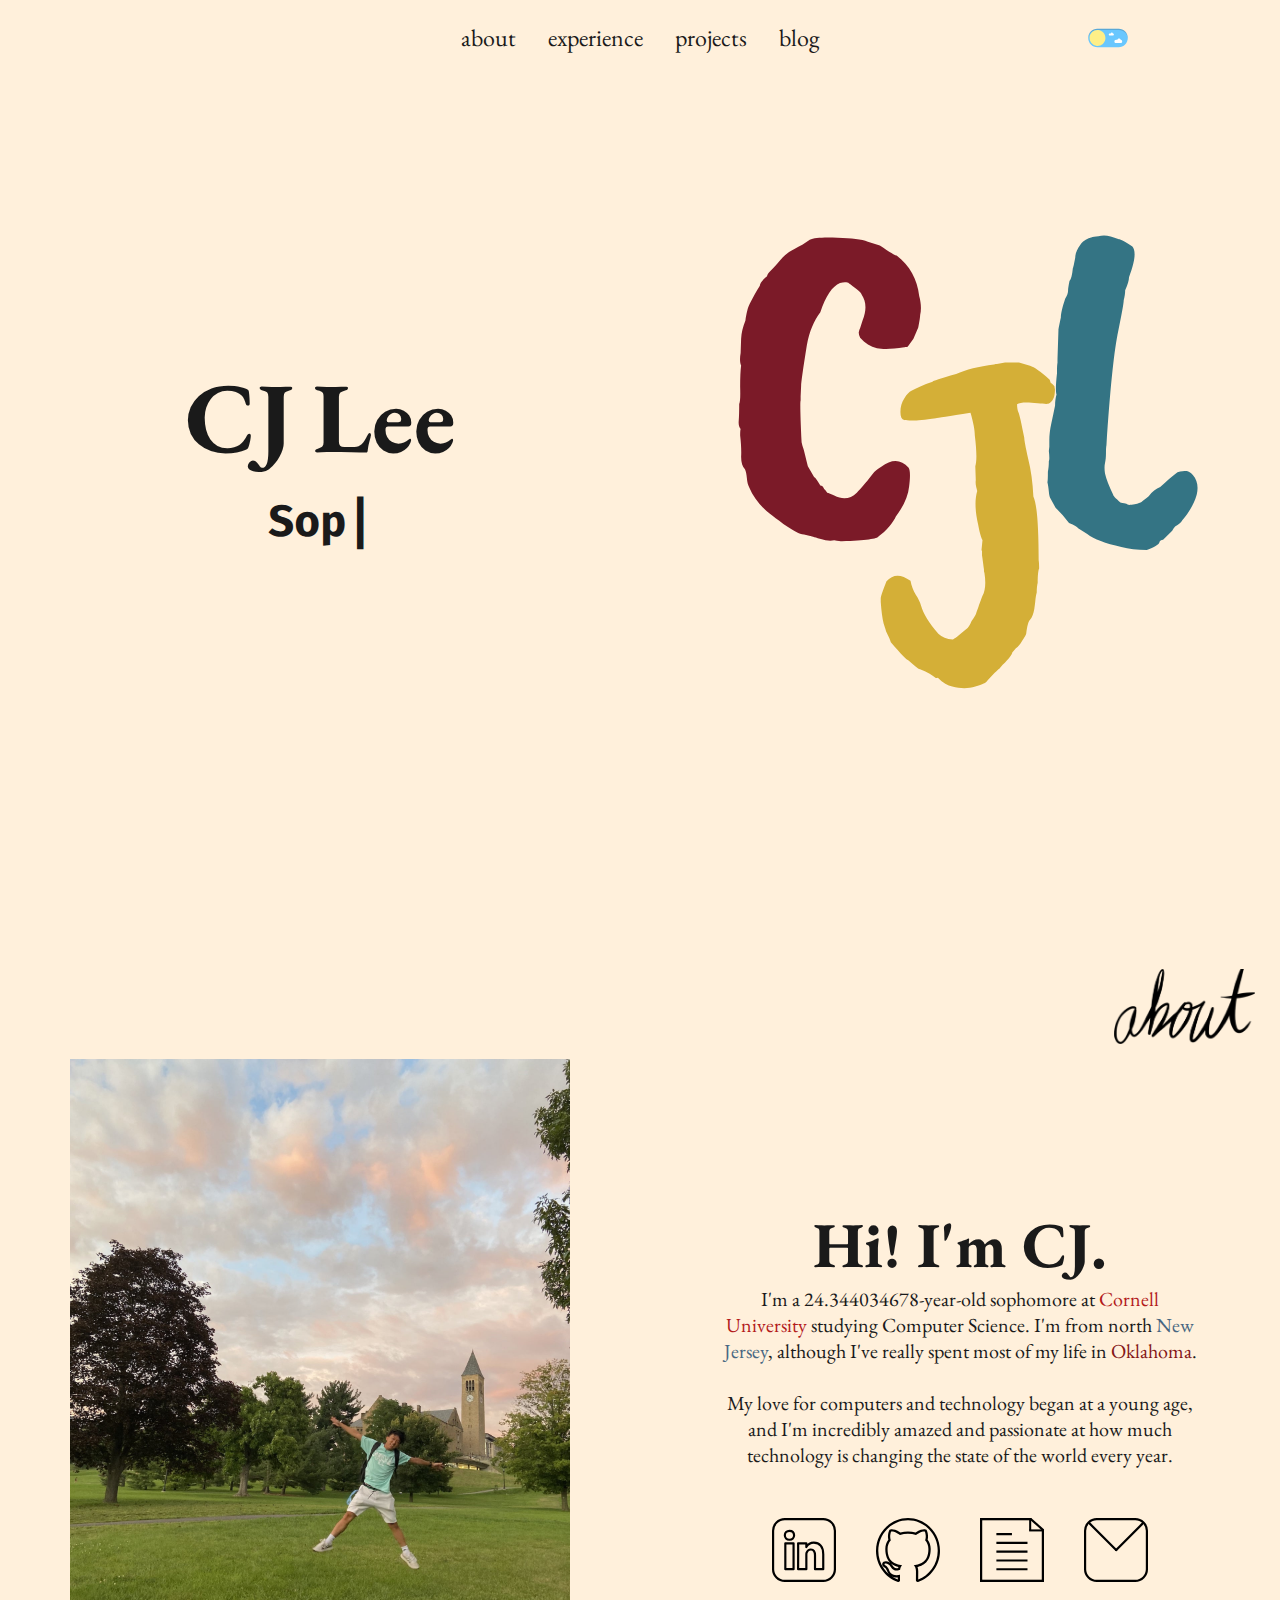
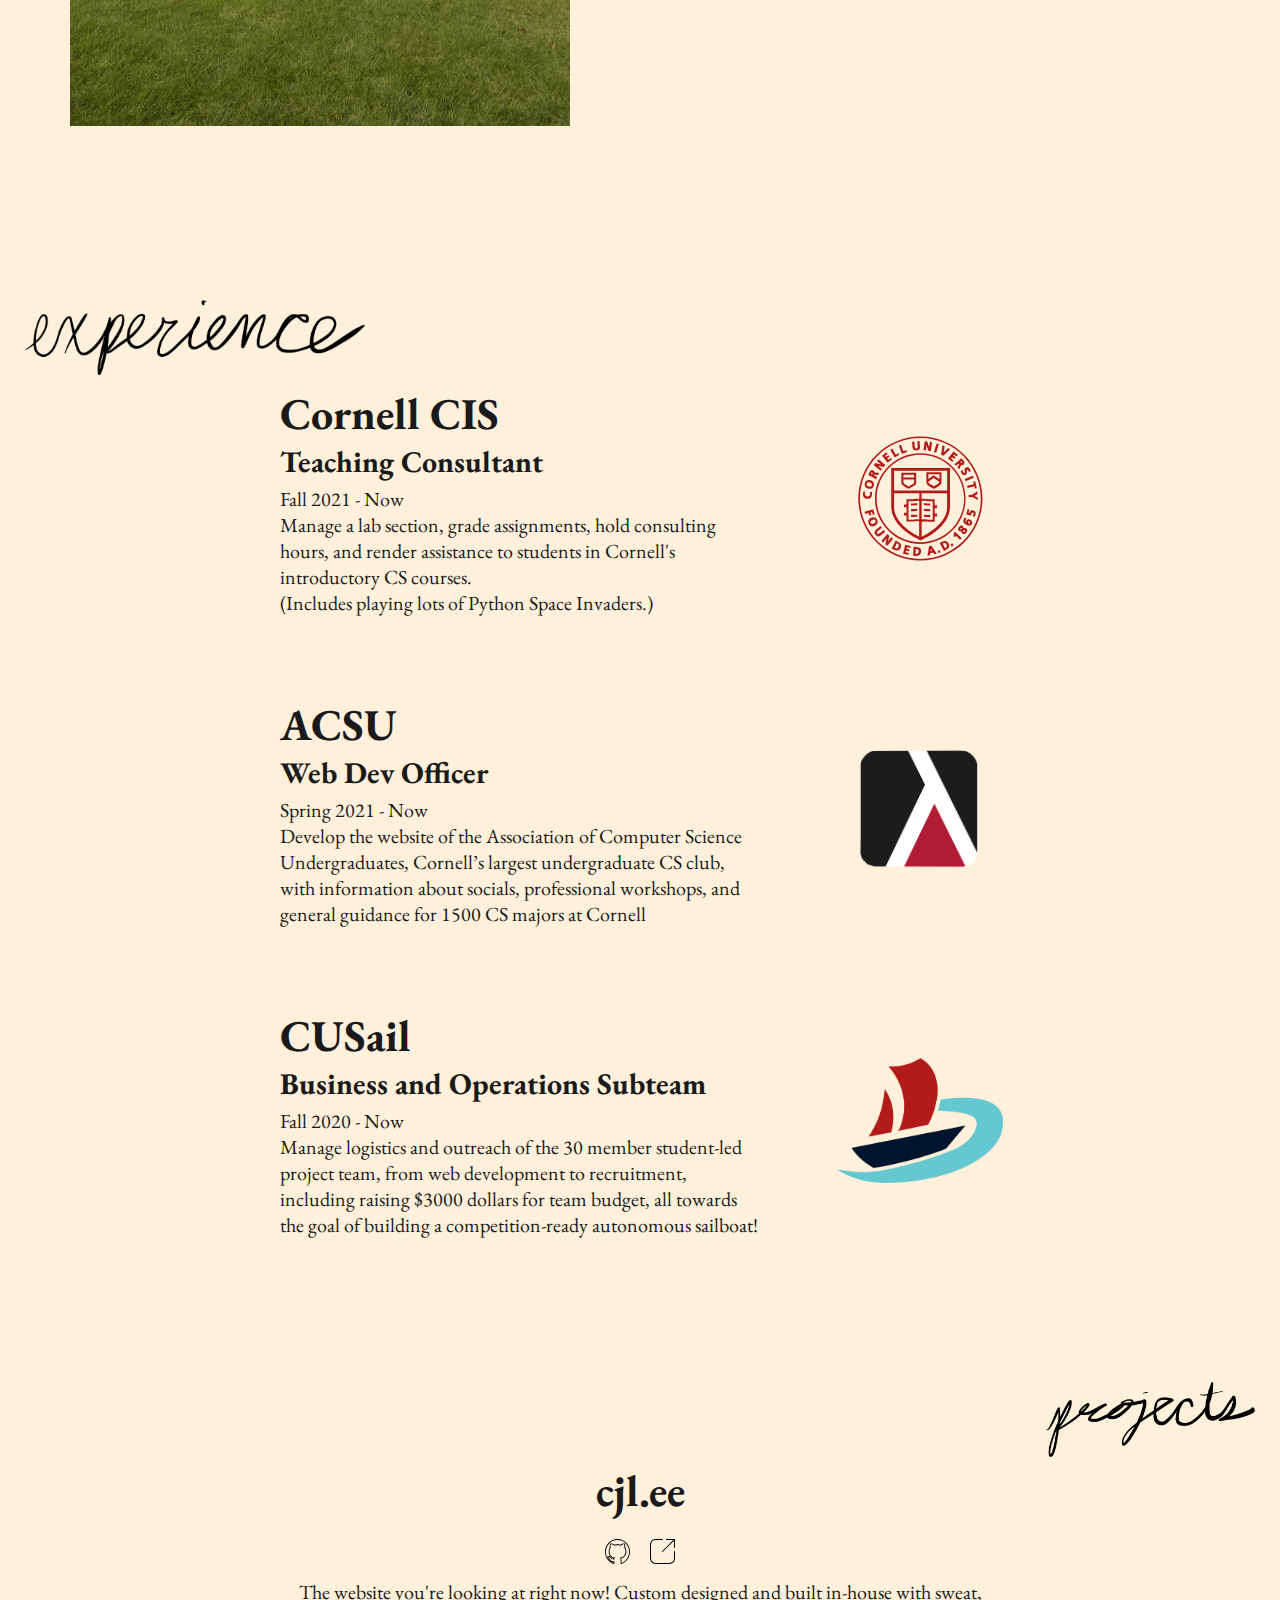
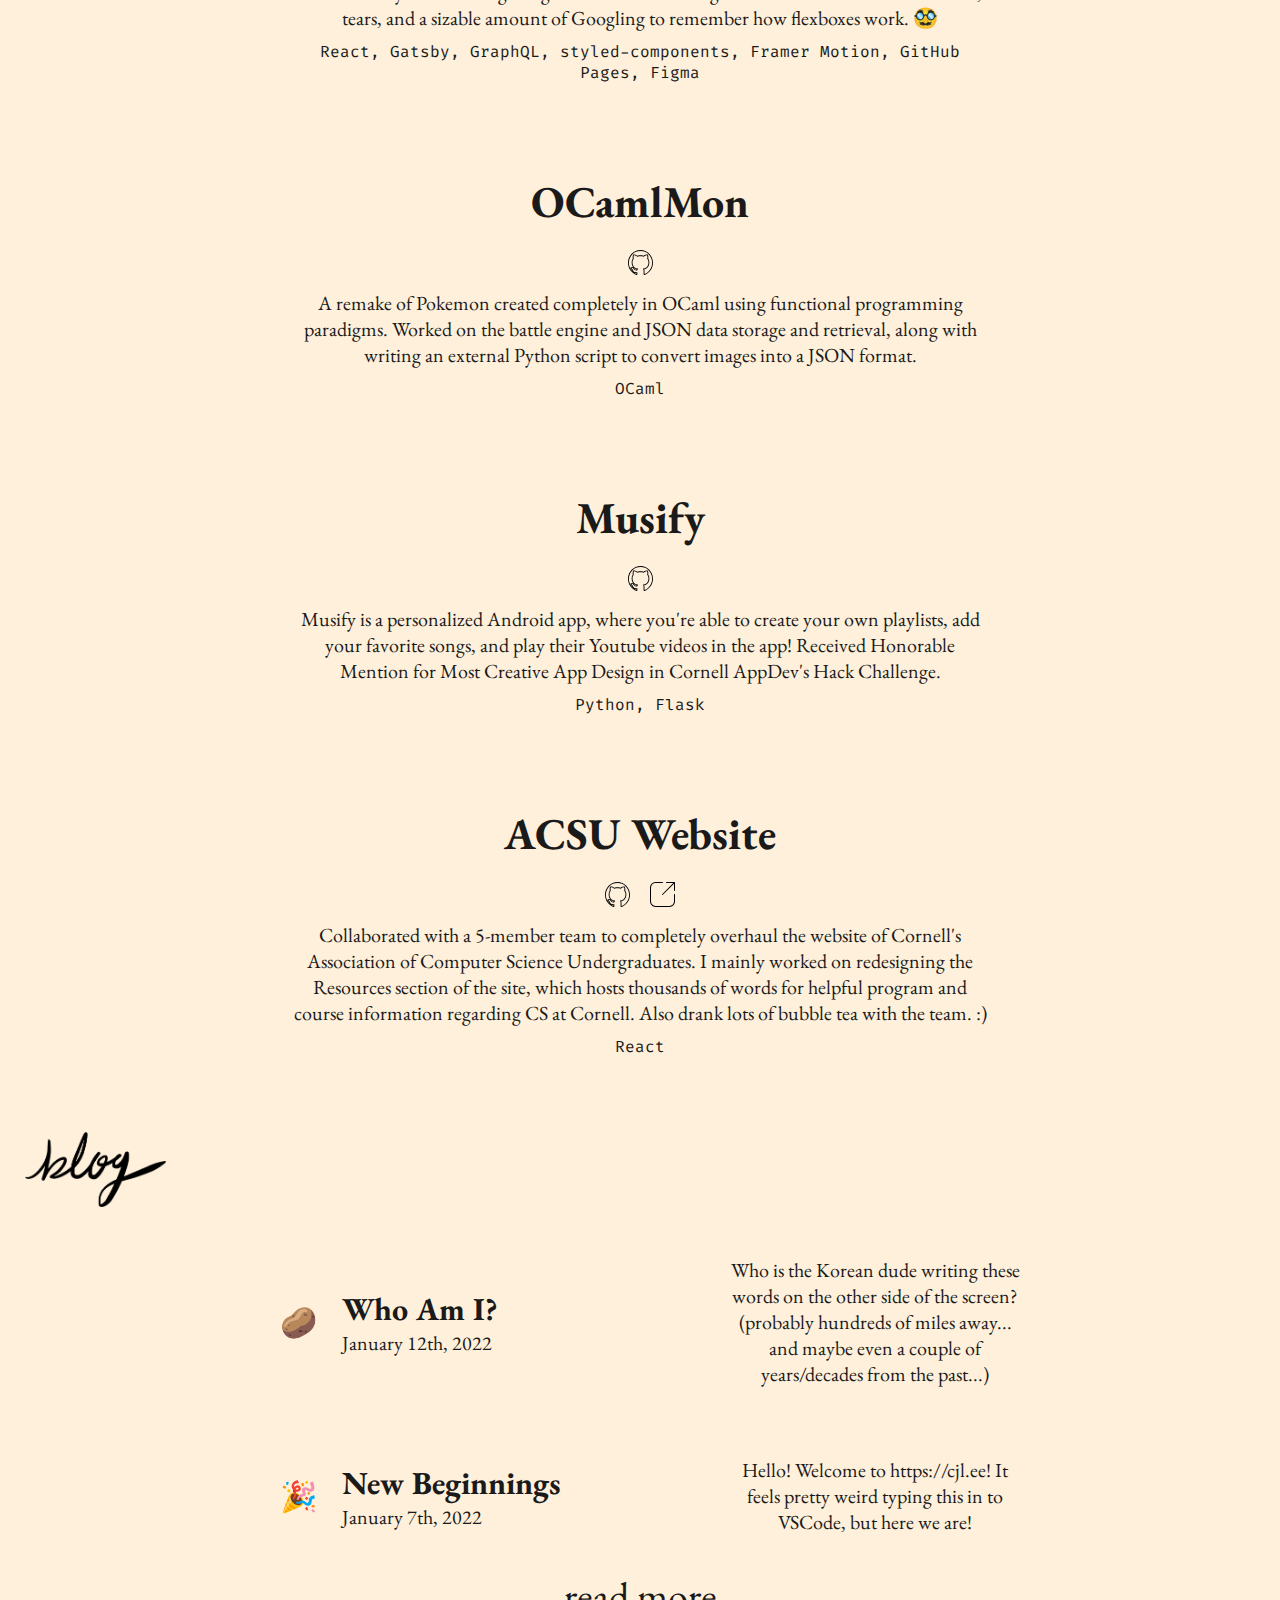
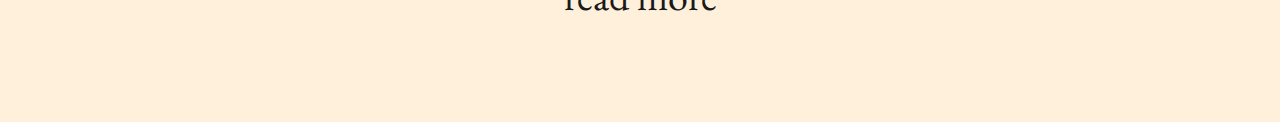
==== index.html @ b2aa8387 "Updates" ====
<!DOCTYPE html><html lang="en"><head><meta charSet="utf-8"/><meta http-equiv="x-ua-compatible" content="ie=edge"/><meta name="viewport" content="width=device-width, initial-scale=1, shrink-to-fit=no"/><style data-href="/styles.afd88bcac24a975f5789.css" data-identity="gatsby-global-css">@import url(https://fonts.googleapis.com/css2?family=EB+Garamond&display=swap);@import url(https://fonts.googleapis.com/css2?family=EB+Garamond&family=Fira+Code&display=swap);</style><meta name="generator" content="Gatsby 4.4.0"/><title data-react-helmet="true">Home · CJ Lee</title><meta data-react-helmet="true" name="description" content="CJ Lee: Computer Science @ Cornell"/><meta data-react-helmet="true" property="og:title" content="Home"/><meta data-react-helmet="true" property="og:description" content="CJ Lee: Computer Science @ Cornell"/><meta data-react-helmet="true" property="og:type" content="website"/><meta data-react-helmet="true" name="twitter:card" content="summary"/><meta data-react-helmet="true" name="twitter:creator" content="@cjlee"/><meta data-react-helmet="true" name="twitter:title" content="Home"/><meta data-react-helmet="true" name="twitter:description" content="CJ Lee: Computer Science @ Cornell"/><style data-styled="" data-styled-version="5.3.3">*{font-family:'EB Garamond';margin:0;padding:0;min-height:0vw;color:var(--color-global);}/*!sc*/
* body{background:var(--color-background);}/*!sc*/
* h1{font-size:80px;color:var(--color-text);}/*!sc*/
* h2{font-size:64px;color:var(--color-text);}/*!sc*/
* h3{font-size:44px;color:var(--color-text);}/*!sc*/
* h4{font-size:32px;color:var(--color-text);}/*!sc*/
* p{font-size:20px;color:var(--color-text);}/*!sc*/
* a{-webkit-text-decoration:none;text-decoration:none;color:var(--color-text);}/*!sc*/
* li{font-size:20px;}/*!sc*/
data-styled.g1[id="sc-global-icLQGF1"]{content:"sc-global-icLQGF1,"}/*!sc*/
.fYUIUa{height:75px;display:-webkit-box;display:-webkit-flex;display:-ms-flexbox;display:flex;-webkit-box-pack:justify;-webkit-justify-content:space-between;-ms-flex-pack:justify;justify-content:space-between;z-index:999;background:var(--color-background);position:fixed;top:0;left:0;right:0;margin-top:0px;-webkit-transition:margin-top 0.5s;transition:margin-top 0.5s;}/*!sc*/
data-styled.g18[id="Header__Nav-sc-9eu2yh-0"]{content:"fYUIUa,"}/*!sc*/
.ddGaii{position:absolute;display:-webkit-box;display:-webkit-flex;display:-ms-flexbox;display:flex;-webkit-flex-direction:row;-ms-flex-direction:row;flex-direction:row;-webkit-box-pack:center;-webkit-justify-content:center;-ms-flex-pack:center;justify-content:center;-webkit-align-items:center;-webkit-box-align:center;-ms-flex-align:center;align-items:center;background:transparent;height:100%;width:100%;}/*!sc*/
data-styled.g19[id="Header__NavMenu-sc-9eu2yh-1"]{content:"ddGaii,"}/*!sc*/
.kGxLnf{display:-webkit-box;display:-webkit-flex;display:-ms-flexbox;display:flex;-webkit-align-items:center;-webkit-box-align:center;-ms-flex-align:center;align-items:center;-webkit-text-decoration:none;text-decoration:none;padding:0 1rem;height:100%;cursor:pointer;text-align:center;font-size:24px;color:var(--color-text);}/*!sc*/
.kGxLnf:first-child{border-radius:0 0 0 25px;}/*!sc*/
.kGxLnf:last-child{border-radius:0 0 25px 0;}/*!sc*/
@media screen and (max-width:475px){.kGxLnf{font-size:18px;}}/*!sc*/
data-styled.g20[id="Header__NavLink-sc-9eu2yh-2"]{content:"kGxLnf,"}/*!sc*/
.fAYknz{position:relative;top:30px;left:85%;overflow:visible !important;background:var(--color-background);border-radius:5px;}/*!sc*/
@media screen and (max-width:475px){.fAYknz{top:70px;left:47%;}}/*!sc*/
data-styled.g21[id="Header__NavToggle-sc-9eu2yh-3"]{content:"fAYknz,"}/*!sc*/
.jYPcQq{font-size:100px;}/*!sc*/
data-styled.g22[id="AnimatedName__Heading-sc-n6vyjk-0"]{content:"jYPcQq,"}/*!sc*/
.gaBnmR{display:inline-block;margin-right:0.1em;margin-left:0.1em;white-space:nowrap;}/*!sc*/
data-styled.g23[id="AnimatedName__Word-sc-n6vyjk-1"]{content:"gaBnmR,"}/*!sc*/
.ewLPZY{display:inline-block;}/*!sc*/
data-styled.g24[id="AnimatedName__Character-sc-n6vyjk-2"]{content:"ewLPZY,"}/*!sc*/
.kpAazw{height:100vh;display:-webkit-box;display:-webkit-flex;display:-ms-flexbox;display:flex;-webkit-flex-direction:row;-ms-flex-direction:row;flex-direction:row;-webkit-box-pack:center;-webkit-justify-content:center;-ms-flex-pack:center;justify-content:center;text-align:center;-webkit-align-items:center;-webkit-box-align:center;-ms-flex-align:center;align-items:center;width:min(100%,1400px);margin:auto;}/*!sc*/
@media screen and (max-width:768px){.kpAazw{width:100%;-webkit-flex-direction:column;-ms-flex-direction:column;flex-direction:column;}}/*!sc*/
@media screen and (max-width:768px){.kpAazw .hTxt{display:none;}}/*!sc*/
data-styled.g25[id="Hero__HContainer-sc-18f8wjv-0"]{content:"kpAazw,"}/*!sc*/
.ewonRX{-webkit-flex:50%;-ms-flex:50%;flex:50%;display:-webkit-box;display:-webkit-flex;display:-ms-flexbox;display:flex;-webkit-flex-direction:column;-ms-flex-direction:column;flex-direction:column;-webkit-box-pack:center;-webkit-justify-content:center;-ms-flex-pack:center;justify-content:center;-webkit-align-items:center;-webkit-box-align:center;-ms-flex-align:center;align-items:center;margin:auto;}/*!sc*/
data-styled.g26[id="Hero__HColumn-sc-18f8wjv-1"]{content:"ewonRX,"}/*!sc*/
.gRMtbW{max-width:75%;height:auto;}/*!sc*/
data-styled.g27[id="Hero__HImage-sc-18f8wjv-2"]{content:"gRMtbW,"}/*!sc*/
.jDXYwD *{font-family:"Fira Code",monospace;margin-top:10px;}/*!sc*/
data-styled.g28[id="Hero__HTitle-sc-18f8wjv-3"]{content:"jDXYwD,"}/*!sc*/
.eomZer{position:relative;font-size:50px;margin-left:25px;margin-right:25px;text-align:right;}/*!sc*/
.eVWWWk{position:relative;font-size:50px;margin-left:25px;margin-right:25px;text-align:left;}/*!sc*/
data-styled.g29[id="SectionHeading__Heading-sc-1lgexs-0"]{content:"eomZer,eVWWWk,"}/*!sc*/
.kUNkDC{display:inline-block;height:75px;width:auto;margin-bottom:0px;}/*!sc*/
.hRjXZo{display:inline-block;height:75px;width:auto;margin-bottom:-25px;}/*!sc*/
data-styled.g30[id="SectionHeading__Title-sc-1lgexs-1"]{content:"kUNkDC,hRjXZo,"}/*!sc*/
.ljPiuo{height:100vh;display:-webkit-box;display:-webkit-flex;display:-ms-flexbox;display:flex;-webkit-flex-direction:column;-ms-flex-direction:column;flex-direction:column;-webkit-box-pack:center;-webkit-justify-content:center;-ms-flex-pack:center;justify-content:center;margin-bottom:100px;}/*!sc*/
@media screen and (max-width:850px){.ljPiuo{height:100%;}}/*!sc*/
data-styled.g31[id="About__AboutContainer-sc-1kt5jo5-0"]{content:"ljPiuo,"}/*!sc*/
.cZtrwE{display:-webkit-box;display:-webkit-flex;display:-ms-flexbox;display:flex;-webkit-flex-direction:row;-ms-flex-direction:row;flex-direction:row;-webkit-box-pack:center;-webkit-justify-content:center;-ms-flex-pack:center;justify-content:center;text-align:center;-webkit-align-items:center;-webkit-box-align:center;-ms-flex-align:center;align-items:center;width:min(100%,1400px);margin:0 auto 0 auto;}/*!sc*/
@media screen and (max-width:768px){.cZtrwE{display:block;margin-top:0px;}}/*!sc*/
data-styled.g32[id="About__AboutFlex-sc-1kt5jo5-1"]{content:"cZtrwE,"}/*!sc*/
.hsDXwW{-webkit-flex:50%;-ms-flex:50%;flex:50%;-webkit-align-items:center;-webkit-box-align:center;-ms-flex-align:center;align-items:center;-webkit-box-pack:center;-webkit-justify-content:center;-ms-flex-pack:center;justify-content:center;}/*!sc*/
data-styled.g33[id="About__AboutColumn-sc-1kt5jo5-2"]{content:"hsDXwW,"}/*!sc*/
.gsesGY{width:min(80%,500px);height:auto;}/*!sc*/
@media screen and (max-width:768px){.gsesGY{display:none;}}/*!sc*/
data-styled.g34[id="About__AboutImage-sc-1kt5jo5-3"]{content:"gsesGY,"}/*!sc*/
.edRTbC{width:min(75%,750px);text-align:center;margin-left:auto;margin-right:auto;}/*!sc*/
data-styled.g36[id="About__AboutDetails-sc-1kt5jo5-5"]{content:"edRTbC,"}/*!sc*/
.hKMwqF{margin:50px 20px 0px 20px;width:min(10%,75px);}/*!sc*/
data-styled.g37[id="About__AboutIcon-sc-1kt5jo5-6"]{content:"hKMwqF,"}/*!sc*/
.cZNtSI{display:-webkit-box;display:-webkit-flex;display:-ms-flexbox;display:flex;-webkit-flex-direction:column;-ms-flex-direction:column;flex-direction:column;margin-top:5%;}/*!sc*/
data-styled.g38[id="Experience__ExpContainer-sc-160a4hl-0"]{content:"cZNtSI,"}/*!sc*/
.jGWCTb{width:800px;margin-left:auto;margin-right:auto;}/*!sc*/
@media screen and (max-width:768px){.jGWCTb{width:100%;}}/*!sc*/
data-styled.g39[id="Experience__ExpBoxes-sc-160a4hl-1"]{content:"jGWCTb,"}/*!sc*/
.drzMgB{display:-webkit-box;display:-webkit-flex;display:-ms-flexbox;display:flex;-webkit-flex-direction:row;-ms-flex-direction:row;flex-direction:row;margin:20px 0 10% 0;-webkit-align-items:center;-webkit-box-align:center;-ms-flex-align:center;align-items:center;-webkit-box-pack:center;-webkit-justify-content:center;-ms-flex-pack:center;justify-content:center;}/*!sc*/
@media screen and (max-width:768px){.drzMgB{-webkit-flex-direction:column-reverse;-ms-flex-direction:column-reverse;flex-direction:column-reverse;margin:20px 0 75px 0;}}/*!sc*/
.drzMgB .expTxt{-webkit-flex:50%;-ms-flex:50%;flex:50%;margin:0 5% 0 5%;}/*!sc*/
@media screen and (max-width:768px){.drzMgB .expTxt{text-align:center;}}/*!sc*/
.drzMgB .expImg{-webkit-flex:20%;-ms-flex:20%;flex:20%;text-align:center;}/*!sc*/
@media screen and (max-width:768px){}/*!sc*/
data-styled.g40[id="Experience__ExpBox-sc-160a4hl-2"]{content:"drzMgB,"}/*!sc*/
.dywupW{font-size:30px;}/*!sc*/
data-styled.g43[id="Experience__ExpTitle-sc-160a4hl-5"]{content:"dywupW,"}/*!sc*/
.dxvTRE{font-size:20px;margin-top:5px;}/*!sc*/
data-styled.g44[id="Experience__ExpBody-sc-160a4hl-6"]{content:"dxvTRE,"}/*!sc*/
.hyHlwS{height:125px;width:auto;-webkit-align-self:end;-ms-flex-item-align:end;align-self:end;}/*!sc*/
@media screen and (max-width:768px){.hyHlwS{height:6rem;}}/*!sc*/
data-styled.g45[id="Experience__ExpImg-sc-160a4hl-7"]{content:"hyHlwS,"}/*!sc*/
.ixYfYw{width:100%;margin-top:5%;}/*!sc*/
data-styled.g46[id="Projects__ProjectContainer-sc-1063zfe-0"]{content:"ixYfYw,"}/*!sc*/
.gIzAoQ{display:-webkit-box;display:-webkit-flex;display:-ms-flexbox;display:flex;-webkit-flex-direction:column;-ms-flex-direction:column;flex-direction:column;text-align:center;}/*!sc*/
data-styled.g47[id="Projects__ProjectBoxes-sc-1063zfe-1"]{content:"gIzAoQ,"}/*!sc*/
.gEGsOp{display:-webkit-box;display:-webkit-flex;display:-ms-flexbox;display:flex;-webkit-flex-direction:column;-ms-flex-direction:column;flex-direction:column;width:700px;margin:auto auto 75px auto;}/*!sc*/
@media screen and (max-width:768px){.gEGsOp{width:80%;}}/*!sc*/
data-styled.g48[id="Projects__ProjectDetails-sc-1063zfe-2"]{content:"gEGsOp,"}/*!sc*/
.fboliv{margin-top:15px;}/*!sc*/
data-styled.g49[id="Projects__ProjectTitle-sc-1063zfe-3"]{content:"fboliv,"}/*!sc*/
.hlPEke{display:-webkit-box;display:-webkit-flex;display:-ms-flexbox;display:flex;-webkit-flex-direction:row;-ms-flex-direction:row;flex-direction:row;-webkit-box-pack:center;-webkit-justify-content:center;-ms-flex-pack:center;justify-content:center;margin-top:10px;}/*!sc*/
data-styled.g50[id="Projects__ProjectLinks-sc-1063zfe-4"]{content:"hlPEke,"}/*!sc*/
.dROvdw{margin:0 10px 0 10px;}/*!sc*/
data-styled.g51[id="Projects__ProjectLinkIcon-sc-1063zfe-5"]{content:"dROvdw,"}/*!sc*/
.hmWMLF{margin-top:10px;}/*!sc*/
data-styled.g52[id="Projects__ProjectDescription-sc-1063zfe-6"]{content:"hmWMLF,"}/*!sc*/
.efneAH{margin-top:10px;font-size:16px;font-family:"Fira Code",monospace;}/*!sc*/
data-styled.g53[id="Projects__ProjectTools-sc-1063zfe-7"]{content:"efneAH,"}/*!sc*/
.gyPSLu{width:25px;}/*!sc*/
data-styled.g54[id="Projects__ProjectIcon-sc-1063zfe-8"]{content:"gyPSLu,"}/*!sc*/
.ibGxiI{height:100%;margin-bottom:100px;}/*!sc*/
data-styled.g55[id="BlogCards__BlogContainer-sc-recu7w-0"]{content:"ibGxiI,"}/*!sc*/
.lmJDyM{border-radius:20px;margin:auto;display:-webkit-box;display:-webkit-flex;display:-ms-flexbox;display:flex;-webkit-flex-direction:column;-ms-flex-direction:column;flex-direction:column;-webkit-box-pack:space-evenly;-webkit-justify-content:space-evenly;-ms-flex-pack:space-evenly;justify-content:space-evenly;height:100%;width:min(800px,90%);}/*!sc*/
data-styled.g56[id="BlogCards__BlogCardContainer-sc-recu7w-1"]{content:"lmJDyM,"}/*!sc*/
.gvvimg{color:inherit;margin:20px 0 20px 0;border-radius:20px;}/*!sc*/
data-styled.g57[id="BlogCards__BlogLink-sc-recu7w-2"]{content:"gvvimg,"}/*!sc*/
.hQsEWW{display:-webkit-box;display:-webkit-flex;display:-ms-flexbox;display:flex;-webkit-flex-direction:row;-ms-flex-direction:row;flex-direction:row;-webkit-box-pack:center;-webkit-justify-content:center;-ms-flex-pack:center;justify-content:center;padding:15px;border-radius:20px;}/*!sc*/
.hQsEWW:hover{background:var(--color-hover);}/*!sc*/
data-styled.g58[id="BlogCards__BlogArticle-sc-recu7w-3"]{content:"hQsEWW,"}/*!sc*/
.bfHXnb{margin:auto 25px auto 25px;font-size:30px;}/*!sc*/
data-styled.g59[id="BlogCards__BlogEmoji-sc-recu7w-4"]{content:"bfHXnb,"}/*!sc*/
.eFQHXj{display:-webkit-box;display:-webkit-flex;display:-ms-flexbox;display:flex;-webkit-flex-direction:column;-ms-flex-direction:column;flex-direction:column;-webkit-box-pack:center;-webkit-justify-content:center;-ms-flex-pack:center;justify-content:center;}/*!sc*/
@media screen and (max-width:768px){.eFQHXj{width:100%;}}/*!sc*/
data-styled.g60[id="BlogCards__BlogCard-sc-recu7w-5"]{content:"eFQHXj,"}/*!sc*/
.Icgfd{word-break:break-word;}/*!sc*/
data-styled.g61[id="BlogCards__BlogArticleHeader-sc-recu7w-6"]{content:"Icgfd,"}/*!sc*/
.eACULY{display:-webkit-box;display:-webkit-flex;display:-ms-flexbox;display:flex;-webkit-flex-direction:row;-ms-flex-direction:row;flex-direction:row;width:60%;margin-right:25px;}/*!sc*/
@media screen and (max-width:768px){.eACULY{width:100%;}}/*!sc*/
data-styled.g62[id="BlogCards__BlogHead-sc-recu7w-7"]{content:"eACULY,"}/*!sc*/
.gQgcTX{margin:auto;max-width:300px;}/*!sc*/
@media screen and (max-width:768px){.gQgcTX{display:none;}}/*!sc*/
data-styled.g63[id="BlogCards__BlogFoot-sc-recu7w-8"]{content:"gQgcTX,"}/*!sc*/
.iSFjcn{text-align:center;}/*!sc*/
data-styled.g64[id="BlogCards__BlogArticleSubtitle-sc-recu7w-9"]{content:"iSFjcn,"}/*!sc*/
.ilbTgX{width:200px;margin:auto;}/*!sc*/
@media screen and (max-width:768px){.ilbTgX{margin-right:10px;}}/*!sc*/
data-styled.g65[id="BlogCards__BlogMore-sc-recu7w-10"]{content:"ilbTgX,"}/*!sc*/
.jqGMPJ{display:block;text-align:center;font-size:40px;color:inherit;border-radius:20px;color:var(--color-text);}/*!sc*/
.jqGMPJ:hover{background:var(--color-hover);}/*!sc*/
data-styled.g66[id="BlogCards__BlogButton-sc-recu7w-11"]{content:"jqGMPJ,"}/*!sc*/
</style><style>.gatsby-image-wrapper{position:relative;overflow:hidden}.gatsby-image-wrapper picture.object-fit-polyfill{position:static!important}.gatsby-image-wrapper img{bottom:0;height:100%;left:0;margin:0;max-width:none;padding:0;position:absolute;right:0;top:0;width:100%;object-fit:cover}.gatsby-image-wrapper [data-main-image]{opacity:0;transform:translateZ(0);transition:opacity .25s linear;will-change:opacity}.gatsby-image-wrapper-constrained{display:inline-block;vertical-align:top}</style><noscript><style>.gatsby-image-wrapper noscript [data-main-image]{opacity:1!important}.gatsby-image-wrapper [data-placeholder-image]{opacity:0!important}</style></noscript><script type="module">const e="undefined"!=typeof HTMLImageElement&&"loading"in HTMLImageElement.prototype;e&&document.body.addEventListener("load",(function(e){if(void 0===e.target.dataset.mainImage)return;if(void 0===e.target.dataset.gatsbyImageSsr)return;const t=e.target;let a=null,n=t;for(;null===a&&n;)void 0!==n.parentNode.dataset.gatsbyImageWrapper&&(a=n.parentNode),n=n.parentNode;const o=a.querySelector("[data-placeholder-image]"),r=new Image;r.src=t.currentSrc,r.decode().catch((()=>{})).then((()=>{t.style.opacity=1,o&&(o.style.opacity=0,o.style.transition="opacity 500ms linear")}))}),!0);</script><link rel="icon" href="/favicon-32x32.png?v=cceedab2dbefdb0adc8164bc815c3c3d" type="image/png"/><link rel="icon" href="/favicon.svg?v=cceedab2dbefdb0adc8164bc815c3c3d" type="image/svg+xml"/><link rel="manifest" href="/manifest.webmanifest" crossorigin="anonymous"/><meta name="theme-color" content="FFF0DB"/><link rel="apple-touch-icon" sizes="48x48" href="/icons/icon-48x48.png?v=cceedab2dbefdb0adc8164bc815c3c3d"/><link rel="apple-touch-icon" sizes="72x72" href="/icons/icon-72x72.png?v=cceedab2dbefdb0adc8164bc815c3c3d"/><link rel="apple-touch-icon" sizes="96x96" href="/icons/icon-96x96.png?v=cceedab2dbefdb0adc8164bc815c3c3d"/><link rel="apple-touch-icon" sizes="144x144" href="/icons/icon-144x144.png?v=cceedab2dbefdb0adc8164bc815c3c3d"/><link rel="apple-touch-icon" sizes="192x192" href="/icons/icon-192x192.png?v=cceedab2dbefdb0adc8164bc815c3c3d"/><link rel="apple-touch-icon" sizes="256x256" href="/icons/icon-256x256.png?v=cceedab2dbefdb0adc8164bc815c3c3d"/><link rel="apple-touch-icon" sizes="384x384" href="/icons/icon-384x384.png?v=cceedab2dbefdb0adc8164bc815c3c3d"/><link rel="apple-touch-icon" sizes="512x512" href="/icons/icon-512x512.png?v=cceedab2dbefdb0adc8164bc815c3c3d"/><style>html { 
--color-global: hsl(0deg, 0%, 10%);
--color-text: hsl(0deg, 0%, 10%);
--color-background: #FFF0DB;
--color-blog: #ffe2bd;
--color-blog2: #fcd8a9;
--color-hover: #fcd8a9; }</style><link as="script" rel="preload" href="/webpack-runtime-69dfd7a8567cec733739.js"/><link as="script" rel="preload" href="/framework-fab26466f6939b34594c.js"/><link as="script" rel="preload" href="/app-a9261b10545855583392.js"/><link as="script" rel="preload" href="/ea88be26-e384379224360a4b3f9a.js"/><link as="script" rel="preload" href="/commons-67b11fb345210981c626.js"/><link as="script" rel="preload" href="/94222588b0570dcffb85ad1f86e8f5f5d20e834c-3fe3df97140741a67b22.js"/><link as="script" rel="preload" href="/component---src-pages-index-js-494d840ad884577b601d.js"/><link as="fetch" rel="preload" href="/page-data/index/page-data.json" crossorigin="anonymous"/><link as="fetch" rel="preload" href="/page-data/sq/d/1588082557.json" crossorigin="anonymous"/><link as="fetch" rel="preload" href="/page-data/sq/d/63159454.json" crossorigin="anonymous"/><link as="fetch" rel="preload" href="/page-data/app-data.json" crossorigin="anonymous"/></head><body><script>(function setColorsByTheme(){const colors={"global":{"light":"hsl(0deg, 0%, 10%)","dark":"hsl(0deg, 0%, 100%)"},"text":{"light":"hsl(0deg, 0%, 10%)","dark":"hsl(0deg, 0%, 100%)"},"background":{"light":"#FFF0DB","dark":"#262734"},"blog":{"light":"#ffe2bd","dark":"#282b4f"},"blog2":{"light":"#fcd8a9","dark":"#3a3f70"},"hover":{"light":"#fcd8a9","dark":"#30335e"}};const colorModeKey="color-mode";const colorModeCssProp="--initial-color-mode";const mql=window.matchMedia("(prefers-color-scheme: dark)");const prefersDarkFromMQ=mql.matches;const persistedPreference=window.localStorage.getItem(colorModeKey);let colorMode="light";const hasUsedToggle=typeof persistedPreference==="string";if(hasUsedToggle){colorMode=persistedPreference;}else{colorMode=prefersDarkFromMQ?"dark":"light";}let root=document.documentElement;root.style.setProperty(colorModeCssProp,colorMode);console.log(colors);Object.entries(colors).forEach(([name,colorByTheme])=>{const cssVarName=`--color-${name}`;console.log(`Adding color ${cssVarName}`);root.style.setProperty(cssVarName,colorByTheme[colorMode]);});})()</script><div id="___gatsby"><div style="outline:none" tabindex="-1" id="gatsby-focus-wrapper"><nav class="Header__Nav-sc-9eu2yh-0 fYUIUa"><div class="Header__NavMenu-sc-9eu2yh-1 ddGaii"><a class="Header__NavLink-sc-9eu2yh-2 kGxLnf" href="/#about">about</a><a class="Header__NavLink-sc-9eu2yh-2 kGxLnf" href="/#experience">experience</a><a class="Header__NavLink-sc-9eu2yh-2 kGxLnf" href="/#projects">projects</a><a class="Header__NavLink-sc-9eu2yh-2 kGxLnf" href="/#blog">blog</a></div></nav><main><div class="Hero__HContainer-sc-18f8wjv-0 kpAazw undefined bg"><div class="Hero__HColumn-sc-18f8wjv-1 ewonRX hTxt"><h1 aria-label="‎ CJ Lee ‎" class="AnimatedName__Heading-sc-n6vyjk-0 jYPcQq"><div aria-hidden="true" class="AnimatedName__Word-sc-n6vyjk-1 gaBnmR"><span aria-hidden="true" class="AnimatedName__Character-sc-n6vyjk-2 ewLPZY">‎</span></div><div aria-hidden="true" class="AnimatedName__Word-sc-n6vyjk-1 gaBnmR"><span aria-hidden="true" class="AnimatedName__Character-sc-n6vyjk-2 ewLPZY">C</span><span aria-hidden="true" class="AnimatedName__Character-sc-n6vyjk-2 ewLPZY">J</span></div><div aria-hidden="true" class="AnimatedName__Word-sc-n6vyjk-1 gaBnmR"><span aria-hidden="true" class="AnimatedName__Character-sc-n6vyjk-2 ewLPZY">L</span><span aria-hidden="true" class="AnimatedName__Character-sc-n6vyjk-2 ewLPZY">e</span><span aria-hidden="true" class="AnimatedName__Character-sc-n6vyjk-2 ewLPZY">e</span></div><div aria-hidden="true" class="AnimatedName__Word-sc-n6vyjk-1 gaBnmR"><span aria-hidden="true" class="AnimatedName__Character-sc-n6vyjk-2 ewLPZY">‎</span></div></h1><h3 class="Hero__HTitle-sc-18f8wjv-3 jDXYwD"><div class="Typewriter" data-testid="typewriter-wrapper"></div></h3></div><div class="Hero__HColumn-sc-18f8wjv-1 ewonRX hImg"><img src="[data-uri]" class="Hero__HImage-sc-18f8wjv-2 gRMtbW"/></div></div><div id="about" class="About__AboutContainer-sc-1kt5jo5-0 ljPiuo"><h2 class="SectionHeading__Heading-sc-1lgexs-0 eomZer"><img src="/static/aboutw-e5783baeb0cde693d3e5790e1c687a32.png" class="SectionHeading__Title-sc-1lgexs-1 kUNkDC"/></h2><div class="About__AboutFlex-sc-1kt5jo5-1 cZtrwE"><div class="About__AboutColumn-sc-1kt5jo5-2 hsDXwW"><img src="/static/self-009d37b0f1ab8067df91b735e8b4e168.jpg" class="About__AboutImage-sc-1kt5jo5-3 gsesGY"/></div><div class="About__AboutColumn-sc-1kt5jo5-2 hsDXwW"><h2 class="About__AboutIntro-sc-1kt5jo5-4 bGeFZW">Hi! I&#x27;m CJ.</h2><p class="About__AboutDetails-sc-1kt5jo5-5 edRTbC">I&#x27;m a <!-- -->19.850484503<!-- -->-year-old sophomore at <a href="https://www.youtube.com/watch?v=OL2fmTJU2P4&amp;t=3896s" style="color:#B31B1B">Cornell University</a> <!-- -->studying Computer Science. I&#x27;m from north <a href="https://youtu.be/2r0h2mNz91M?t=19" style="color:#486782">New Jersey</a>, although I&#x27;ve really spent most of my life in <a href="https://www.youtube.com/watch?v=n7JIFiI63XA" style="color:#841617">Oklahoma</a>.<br/><br/>My love for computers and technology began at a young age, and I&#x27;m incredibly amazed and passionate at how much technology is changing the state of the world every year.</p><span class="About__AboutIcon-sc-1kt5jo5-6 hKMwqF" style="display:inline-block"><a href="https://www.linkedin.com/in/cj-lee/" rel="noopener noreferrer"><img src="[data-uri]" style="width:100%"/></a></span><span class="About__AboutIcon-sc-1kt5jo5-6 hKMwqF" style="display:inline-block"><a href="https://github.com/choongjae" rel="noopener noreferrer"><img src="[data-uri]" style="width:100%"/></a></span><span class="About__AboutIcon-sc-1kt5jo5-6 hKMwqF" style="display:inline-block"><a rel="noopener noreferrer" href="/static/cjlee-resume-6dbf5f8cbfa287577285fdff95a86af1.pdf"><img src="[data-uri]" style="width:100%"/></a></span><span class="About__AboutIcon-sc-1kt5jo5-6 hKMwqF" style="display:inline-block"><a rel="noopener noreferrer" href="/mailto:cl2362@cornell.edu"><img src="[data-uri]" style="width:100%"/></a></span></div></div></div><div id="experience" class="Experience__ExpContainer-sc-160a4hl-0 cZNtSI"><h2 class="SectionHeading__Heading-sc-1lgexs-0 eVWWWk"><img src="/static/experiencew-e097285fa86b5795b1d42f19e1bc4f23.png" class="SectionHeading__Title-sc-1lgexs-1 hRjXZo"/></h2><div class="Experience__ExpBoxes-sc-160a4hl-1 jGWCTb"><div class="Experience__ExpBox-sc-160a4hl-2 drzMgB"><div class="Experience__ExpColumn-sc-160a4hl-3 hAsnGT expTxt"><h3 class="Experience__ExpOrg-sc-160a4hl-4 bOjMLY">Cornell CIS</h3><h4 class="Experience__ExpTitle-sc-160a4hl-5 dywupW">Teaching Consultant</h4><p class="Experience__ExpBody-sc-160a4hl-6 dxvTRE">Fall 2021 - Now<br>     Manage a lab section, grade assignments, hold consulting hours, and      render assistance to students in Cornell's introductory CS courses.<br>    (Includes playing lots of Python Space Invaders.)</p></div><div class="Experience__ExpColumn-sc-160a4hl-3 hAsnGT expImg"><img src="/static/cornell-6b8ed5a66c6d9c7b3ead58d41c11e979.svg" class="Experience__ExpImg-sc-160a4hl-7 hyHlwS"/></div></div><div class="Experience__ExpBox-sc-160a4hl-2 drzMgB"><div class="Experience__ExpColumn-sc-160a4hl-3 hAsnGT expTxt"><h3 class="Experience__ExpOrg-sc-160a4hl-4 bOjMLY">ACSU</h3><h4 class="Experience__ExpTitle-sc-160a4hl-5 dywupW">Web Dev Officer</h4><p class="Experience__ExpBody-sc-160a4hl-6 dxvTRE">Spring 2021 - Now<br>     Develop the website of the Association of Computer Science Undergraduates,     Cornell’s largest undergraduate CS club, with information about socials,     professional workshops, and general guidance for 1500 CS majors at Cornell<br></p></div><div class="Experience__ExpColumn-sc-160a4hl-3 hAsnGT expImg"><img src="[data-uri]" class="Experience__ExpImg-sc-160a4hl-7 hyHlwS"/></div></div><div class="Experience__ExpBox-sc-160a4hl-2 drzMgB"><div class="Experience__ExpColumn-sc-160a4hl-3 hAsnGT expTxt"><h3 class="Experience__ExpOrg-sc-160a4hl-4 bOjMLY">CUSail</h3><h4 class="Experience__ExpTitle-sc-160a4hl-5 dywupW">Business and Operations Subteam</h4><p class="Experience__ExpBody-sc-160a4hl-6 dxvTRE">Fall 2020 - Now <br>    Manage logistics and outreach of the 30 member student-led project team,     from web development to recruitment, including raising $3000 dollars for team budget,    all towards the goal of building a competition-ready autonomous sailboat!    </p></div><div class="Experience__ExpColumn-sc-160a4hl-3 hAsnGT expImg"><img src="/static/cusail-a353913e9409eeb59a34ccb8542c2f25.png" class="Experience__ExpImg-sc-160a4hl-7 hyHlwS"/></div></div></div></div><div id="projects" class="Projects__ProjectContainer-sc-1063zfe-0 ixYfYw"><h2 class="SectionHeading__Heading-sc-1lgexs-0 eomZer"><img src="/static/projectsw-6ea52babc2d10594a50421a4fb1c463c.png" class="SectionHeading__Title-sc-1lgexs-1 hRjXZo"/></h2><div class="Projects__ProjectBoxes-sc-1063zfe-1 gIzAoQ"><div class="Projects__ProjectDetails-sc-1063zfe-2 gEGsOp"><h3 class="Projects__ProjectTitle-sc-1063zfe-3 fboliv">cjl.ee</h3><div class="Projects__ProjectLinks-sc-1063zfe-4 hlPEke"><div class="Projects__ProjectLinks-sc-1063zfe-4 hlPEke"><span class="Projects__ProjectLinkIcon-sc-1063zfe-5 dROvdw"><span class="Projects__ProjectIcon-sc-1063zfe-8 gyPSLu" style="display:inline-block"><a href="https://github.com/choongjae/cjl.ee" rel="noopener noreferrer"><img src="[data-uri]" style="width:100%"/></a></span></span><span class="Projects__ProjectLinkIcon-sc-1063zfe-5 dROvdw"><span class="Projects__ProjectIcon-sc-1063zfe-8 gyPSLu" style="display:inline-block"><a href="https://cjl.ee/secret" rel="noopener noreferrer"><img src="[data-uri]" style="width:100%"/></a></span></span></div></div><p class="Projects__ProjectDescription-sc-1063zfe-6 hmWMLF">The website you&#x27;re looking at right now! Custom designed and built in-house      with sweat, tears, and a sizable amount of Googling to remember how flexboxes      work. 🥸</p><p class="Projects__ProjectTools-sc-1063zfe-7 efneAH">React, Gatsby, GraphQL, styled-components, Framer Motion, GitHub Pages, Figma</p></div><div class="Projects__ProjectDetails-sc-1063zfe-2 gEGsOp"><h3 class="Projects__ProjectTitle-sc-1063zfe-3 fboliv">OCamlMon</h3><div class="Projects__ProjectLinks-sc-1063zfe-4 hlPEke"><div class="Projects__ProjectLinks-sc-1063zfe-4 hlPEke"><span class="Projects__ProjectLinkIcon-sc-1063zfe-5 dROvdw"><span class="Projects__ProjectIcon-sc-1063zfe-8 gyPSLu" style="display:inline-block"><a href="https://github.com/choongjae/OCamlMon" rel="noopener noreferrer"><img src="[data-uri]" style="width:100%"/></a></span></span></div></div><p class="Projects__ProjectDescription-sc-1063zfe-6 hmWMLF">A remake of Pokemon created completely in OCaml using functional       programming paradigms. Worked on the battle engine and JSON data storage       and retrieval, along with writing an external Python script to convert       images into a JSON format.</p><p class="Projects__ProjectTools-sc-1063zfe-7 efneAH">OCaml</p></div><div class="Projects__ProjectDetails-sc-1063zfe-2 gEGsOp"><h3 class="Projects__ProjectTitle-sc-1063zfe-3 fboliv">Musify</h3><div class="Projects__ProjectLinks-sc-1063zfe-4 hlPEke"><div class="Projects__ProjectLinks-sc-1063zfe-4 hlPEke"><span class="Projects__ProjectLinkIcon-sc-1063zfe-5 dROvdw"><span class="Projects__ProjectIcon-sc-1063zfe-8 gyPSLu" style="display:inline-block"><a href="https://github.com/zaedaamrin/HackChallenge2021" rel="noopener noreferrer"><img src="[data-uri]" style="width:100%"/></a></span></span></div></div><p class="Projects__ProjectDescription-sc-1063zfe-6 hmWMLF">Musify is a personalized Android app, where you&#x27;re able to create your       own playlists, add your favorite songs, and play their Youtube videos       in the app! Received Honorable Mention for Most Creative App Design in       Cornell AppDev&#x27;s Hack Challenge.</p><p class="Projects__ProjectTools-sc-1063zfe-7 efneAH">Python, Flask</p></div><div class="Projects__ProjectDetails-sc-1063zfe-2 gEGsOp"><h3 class="Projects__ProjectTitle-sc-1063zfe-3 fboliv">ACSU Website</h3><div class="Projects__ProjectLinks-sc-1063zfe-4 hlPEke"><div class="Projects__ProjectLinks-sc-1063zfe-4 hlPEke"><span class="Projects__ProjectLinkIcon-sc-1063zfe-5 dROvdw"><span class="Projects__ProjectIcon-sc-1063zfe-8 gyPSLu" style="display:inline-block"><a href="https://github.com/cornellacsu/new_web_react" rel="noopener noreferrer"><img src="[data-uri]" style="width:100%"/></a></span></span><span class="Projects__ProjectLinkIcon-sc-1063zfe-5 dROvdw"><span class="Projects__ProjectIcon-sc-1063zfe-8 gyPSLu" style="display:inline-block"><a href="https://acsu.cornell.edu/" rel="noopener noreferrer"><img src="[data-uri]" style="width:100%"/></a></span></span></div></div><p class="Projects__ProjectDescription-sc-1063zfe-6 hmWMLF">Collaborated with a 5-member team to completely overhaul the website of       Cornell&#x27;s Association of Computer Science Undergraduates. I mainly worked on       redesigning the Resources section of the site, which hosts thousands of words       for helpful program and course information regarding CS at Cornell.       Also drank lots of bubble tea with the team. :)</p><p class="Projects__ProjectTools-sc-1063zfe-7 efneAH">React</p></div></div></div><div id="blog" class="BlogCards__BlogContainer-sc-recu7w-0 ibGxiI"><h2 class="SectionHeading__Heading-sc-1lgexs-0 eVWWWk"><img src="/static/blogw-5a12f26d33c398b679833baaff1c160e.png" class="SectionHeading__Title-sc-1lgexs-1 kUNkDC"/></h2><div class="BlogCards__BlogCardContainer-sc-recu7w-1 lmJDyM"><a class="BlogCards__BlogLink-sc-recu7w-2 gvvimg" href="/blog/who-am-i/"><div class="BlogCards__BlogArticle-sc-recu7w-3 hQsEWW"><div class="BlogCards__BlogHead-sc-recu7w-7 eACULY"><div class="BlogCards__BlogEmoji-sc-recu7w-4 bfHXnb">🥔</div><div class="BlogCards__BlogCard-sc-recu7w-5 eFQHXj"><h4 class="BlogCards__BlogArticleHeader-sc-recu7w-6 Icgfd">Who Am I?</h4><p>January 12th, 2022</p></div></div><div class="BlogCards__BlogFoot-sc-recu7w-8 gQgcTX"><p class="BlogCards__BlogArticleSubtitle-sc-recu7w-9 iSFjcn">Who is the Korean dude writing these words on the other side of the screen? (probably hundreds of miles away... and maybe even a couple of years/decades from the past...)</p></div></div></a><a class="BlogCards__BlogLink-sc-recu7w-2 gvvimg" href="/blog/new-beginnings/"><div class="BlogCards__BlogArticle-sc-recu7w-3 hQsEWW"><div class="BlogCards__BlogHead-sc-recu7w-7 eACULY"><div class="BlogCards__BlogEmoji-sc-recu7w-4 bfHXnb">🎉</div><div class="BlogCards__BlogCard-sc-recu7w-5 eFQHXj"><h4 class="BlogCards__BlogArticleHeader-sc-recu7w-6 Icgfd">New Beginnings</h4><p>January 7th, 2022</p></div></div><div class="BlogCards__BlogFoot-sc-recu7w-8 gQgcTX"><p class="BlogCards__BlogArticleSubtitle-sc-recu7w-9 iSFjcn">Hello! Welcome to https://cjl.ee! It feels pretty weird typing this in to VSCode, but here we are!</p></div></div></a></div><div class="BlogCards__BlogMore-sc-recu7w-10 ilbTgX"><a class="BlogCards__BlogButton-sc-recu7w-11 jqGMPJ" href="/blog">read more</a></div></div></main></div><div id="gatsby-announcer" style="position:absolute;top:0;width:1px;height:1px;padding:0;overflow:hidden;clip:rect(0, 0, 0, 0);white-space:nowrap;border:0" aria-live="assertive" aria-atomic="true"></div></div><script id="gatsby-script-loader">/*<![CDATA[*/window.pagePath="/";/*]]>*/</script><script id="gatsby-chunk-mapping">/*<![CDATA[*/window.___chunkMapping={"polyfill":["/polyfill-635a9dfd597478a1f0fa.js"],"app":["/app-a9261b10545855583392.js"],"component---src-pages-404-js":["/component---src-pages-404-js-a10e4e44b7c8d6c152cb.js"],"component---src-pages-blog-js":["/component---src-pages-blog-js-0e8eb59e75a755ddf26a.js"],"component---src-pages-index-js":["/component---src-pages-index-js-494d840ad884577b601d.js"],"component---src-pages-secret-js":["/component---src-pages-secret-js-18530790966e11cee2b3.js"],"component---src-templates-blog-template-js":["/component---src-templates-blog-template-js-660f1da1f6968847c03c.js"]};/*]]>*/</script><script src="/polyfill-635a9dfd597478a1f0fa.js" nomodule=""></script><script src="/component---src-pages-index-js-494d840ad884577b601d.js" async=""></script><script src="/94222588b0570dcffb85ad1f86e8f5f5d20e834c-3fe3df97140741a67b22.js" async=""></script><script src="/commons-67b11fb345210981c626.js" async=""></script><script src="/ea88be26-e384379224360a4b3f9a.js" async=""></script><script src="/app-a9261b10545855583392.js" async=""></script><script src="/framework-fab26466f6939b34594c.js" async=""></script><script src="/webpack-runtime-69dfd7a8567cec733739.js" async=""></script></body></html>
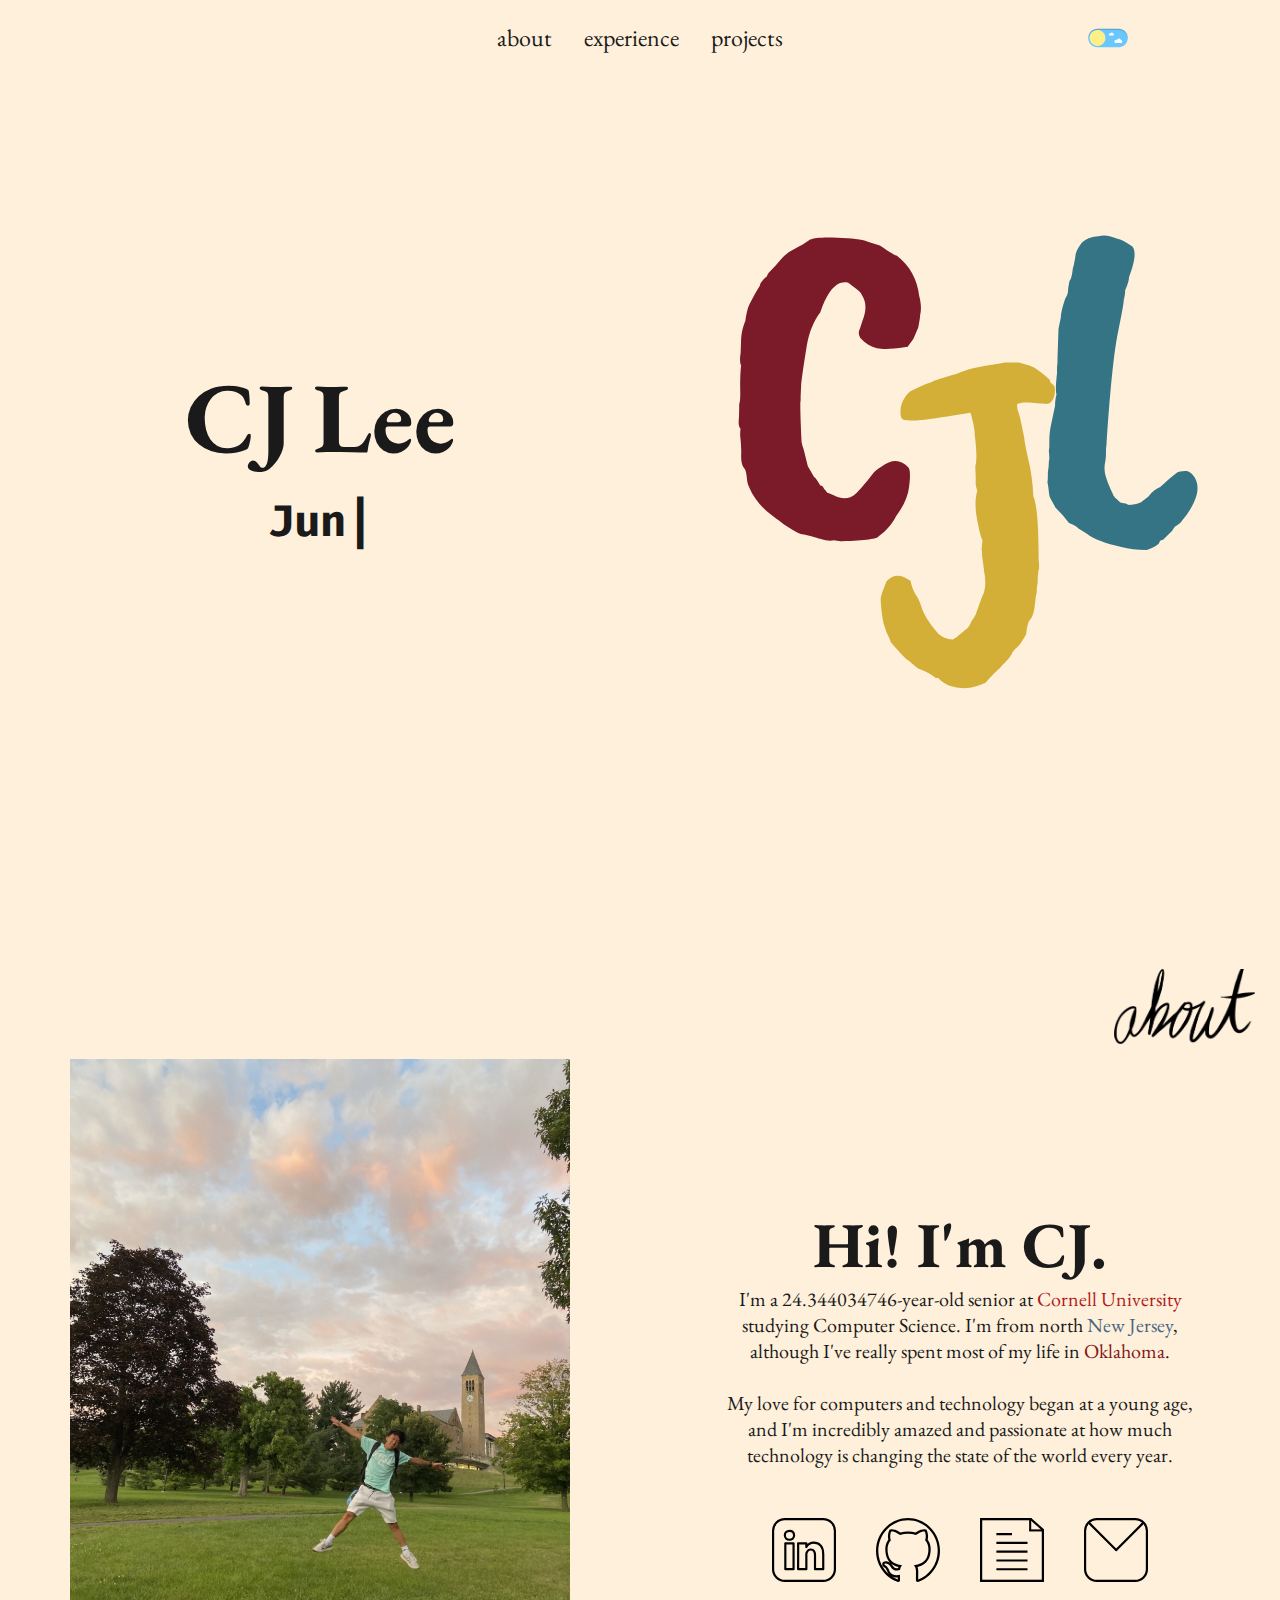
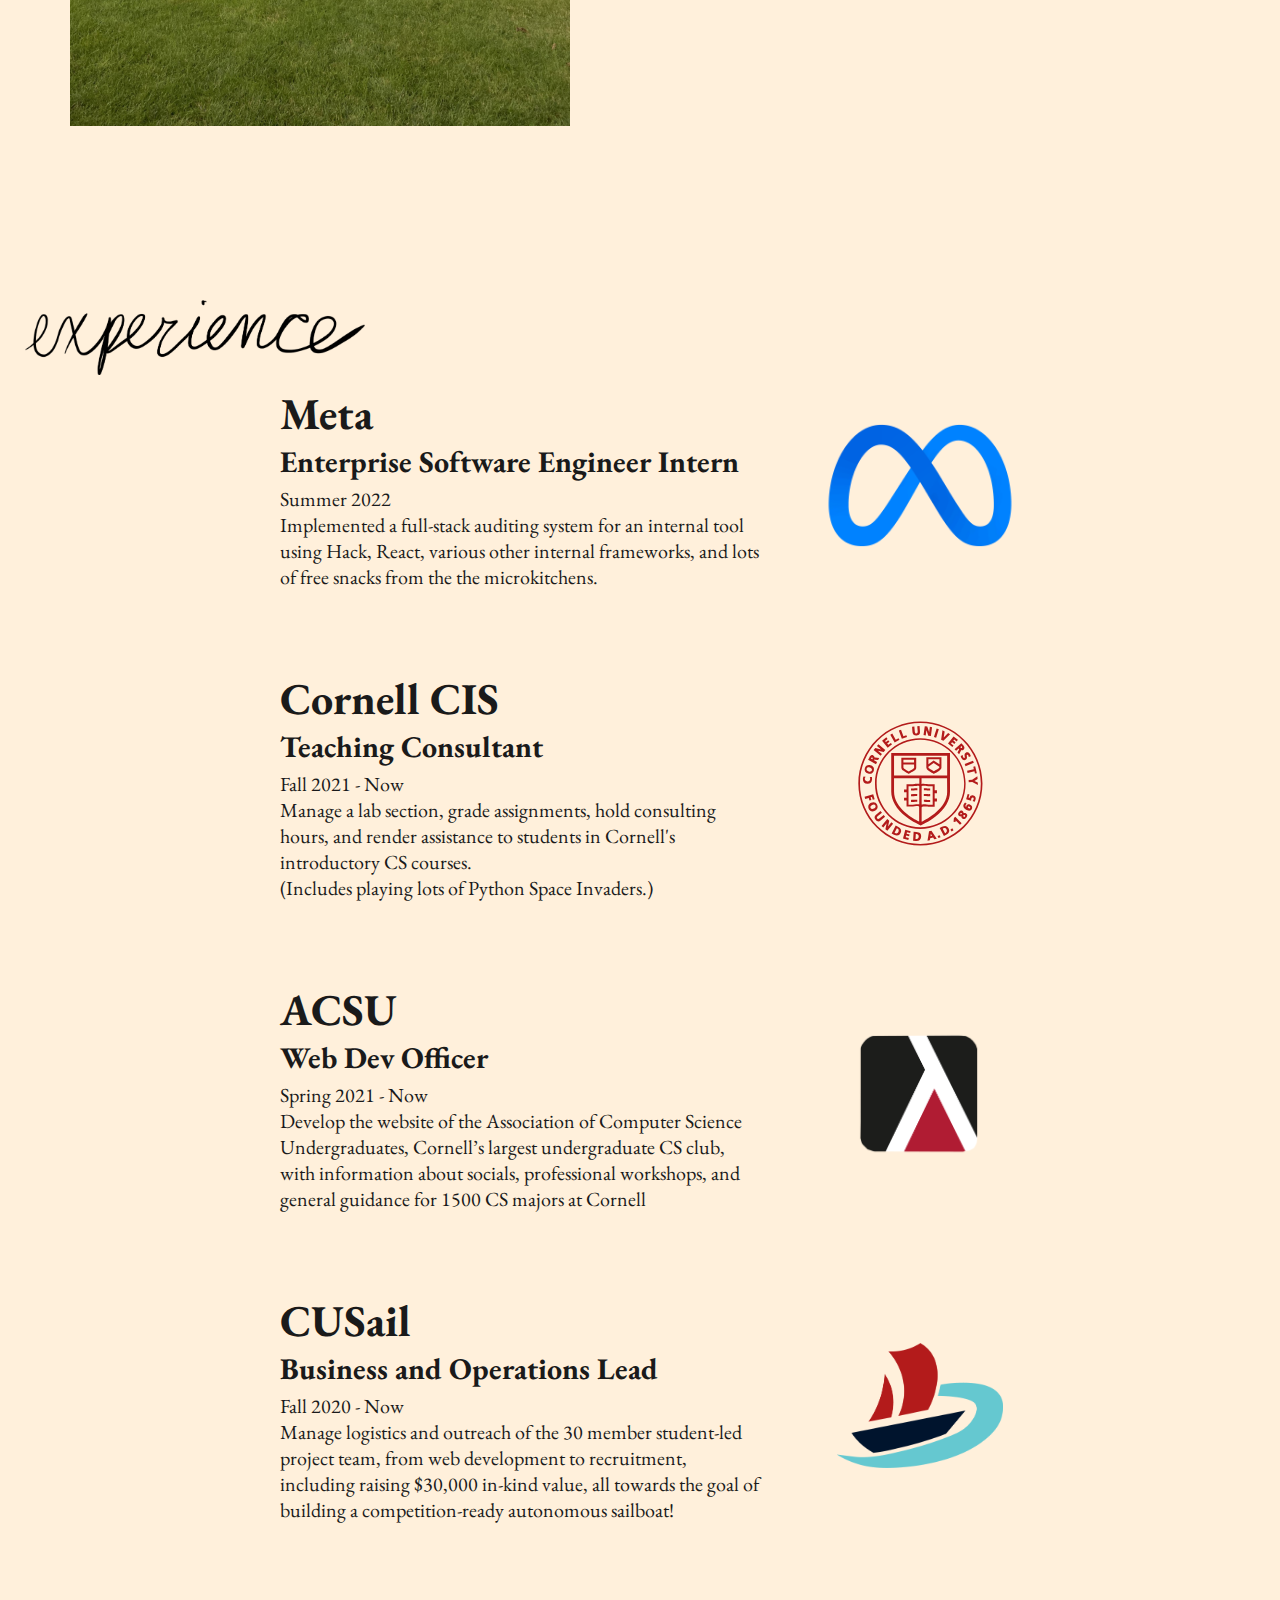
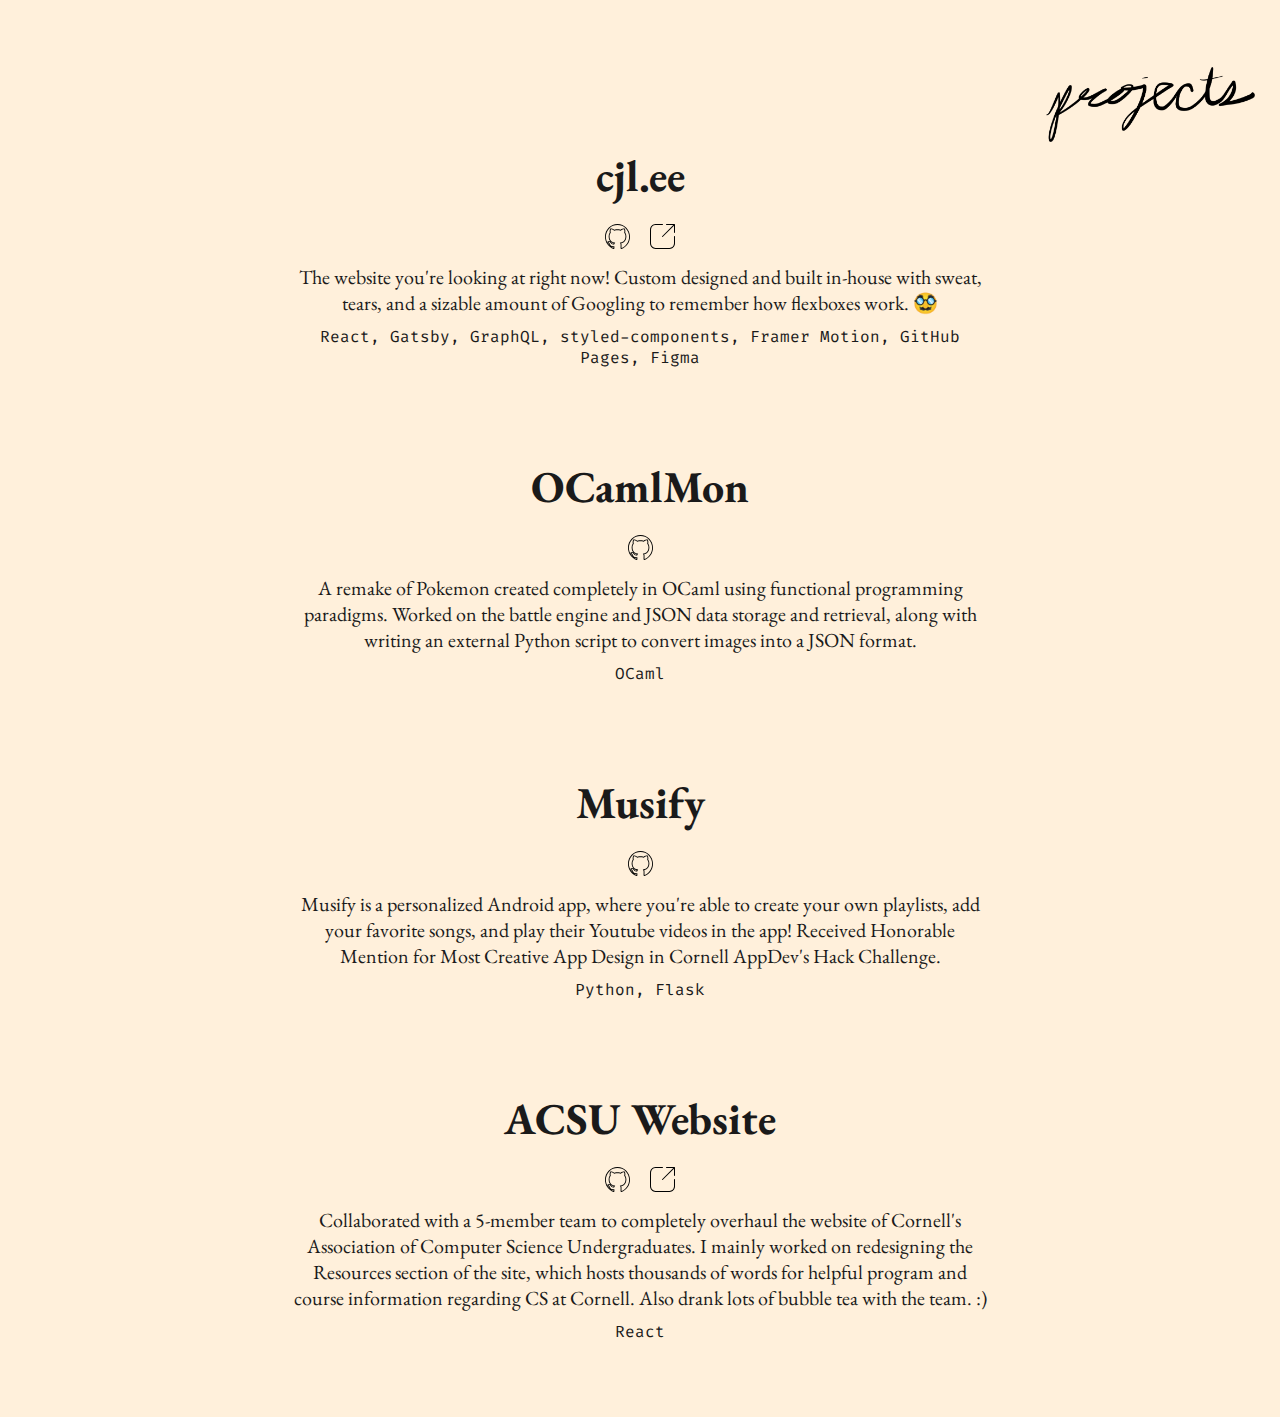
==== commit 0c676fd7: "Updates" ====
--- a/index.html
+++ b/index.html
@@ -95,40 +95,10 @@
 data-styled.g53[id="Projects__ProjectTools-sc-1063zfe-7"]{content:"efneAH,"}/*!sc*/
 .gyPSLu{width:25px;}/*!sc*/
 data-styled.g54[id="Projects__ProjectIcon-sc-1063zfe-8"]{content:"gyPSLu,"}/*!sc*/
-.ibGxiI{height:100%;margin-bottom:100px;}/*!sc*/
-data-styled.g55[id="BlogCards__BlogContainer-sc-recu7w-0"]{content:"ibGxiI,"}/*!sc*/
-.lmJDyM{border-radius:20px;margin:auto;display:-webkit-box;display:-webkit-flex;display:-ms-flexbox;display:flex;-webkit-flex-direction:column;-ms-flex-direction:column;flex-direction:column;-webkit-box-pack:space-evenly;-webkit-justify-content:space-evenly;-ms-flex-pack:space-evenly;justify-content:space-evenly;height:100%;width:min(800px,90%);}/*!sc*/
-data-styled.g56[id="BlogCards__BlogCardContainer-sc-recu7w-1"]{content:"lmJDyM,"}/*!sc*/
-.gvvimg{color:inherit;margin:20px 0 20px 0;border-radius:20px;}/*!sc*/
-data-styled.g57[id="BlogCards__BlogLink-sc-recu7w-2"]{content:"gvvimg,"}/*!sc*/
-.hQsEWW{display:-webkit-box;display:-webkit-flex;display:-ms-flexbox;display:flex;-webkit-flex-direction:row;-ms-flex-direction:row;flex-direction:row;-webkit-box-pack:center;-webkit-justify-content:center;-ms-flex-pack:center;justify-content:center;padding:15px;border-radius:20px;}/*!sc*/
-.hQsEWW:hover{background:var(--color-hover);}/*!sc*/
-data-styled.g58[id="BlogCards__BlogArticle-sc-recu7w-3"]{content:"hQsEWW,"}/*!sc*/
-.bfHXnb{margin:auto 25px auto 25px;font-size:30px;}/*!sc*/
-data-styled.g59[id="BlogCards__BlogEmoji-sc-recu7w-4"]{content:"bfHXnb,"}/*!sc*/
-.eFQHXj{display:-webkit-box;display:-webkit-flex;display:-ms-flexbox;display:flex;-webkit-flex-direction:column;-ms-flex-direction:column;flex-direction:column;-webkit-box-pack:center;-webkit-justify-content:center;-ms-flex-pack:center;justify-content:center;}/*!sc*/
-@media screen and (max-width:768px){.eFQHXj{width:100%;}}/*!sc*/
-data-styled.g60[id="BlogCards__BlogCard-sc-recu7w-5"]{content:"eFQHXj,"}/*!sc*/
-.Icgfd{word-break:break-word;}/*!sc*/
-data-styled.g61[id="BlogCards__BlogArticleHeader-sc-recu7w-6"]{content:"Icgfd,"}/*!sc*/
-.eACULY{display:-webkit-box;display:-webkit-flex;display:-ms-flexbox;display:flex;-webkit-flex-direction:row;-ms-flex-direction:row;flex-direction:row;width:60%;margin-right:25px;}/*!sc*/
-@media screen and (max-width:768px){.eACULY{width:100%;}}/*!sc*/
-data-styled.g62[id="BlogCards__BlogHead-sc-recu7w-7"]{content:"eACULY,"}/*!sc*/
-.gQgcTX{margin:auto;max-width:300px;}/*!sc*/
-@media screen and (max-width:768px){.gQgcTX{display:none;}}/*!sc*/
-data-styled.g63[id="BlogCards__BlogFoot-sc-recu7w-8"]{content:"gQgcTX,"}/*!sc*/
-.iSFjcn{text-align:center;}/*!sc*/
-data-styled.g64[id="BlogCards__BlogArticleSubtitle-sc-recu7w-9"]{content:"iSFjcn,"}/*!sc*/
-.ilbTgX{width:200px;margin:auto;}/*!sc*/
-@media screen and (max-width:768px){.ilbTgX{margin-right:10px;}}/*!sc*/
-data-styled.g65[id="BlogCards__BlogMore-sc-recu7w-10"]{content:"ilbTgX,"}/*!sc*/
-.jqGMPJ{display:block;text-align:center;font-size:40px;color:inherit;border-radius:20px;color:var(--color-text);}/*!sc*/
-.jqGMPJ:hover{background:var(--color-hover);}/*!sc*/
-data-styled.g66[id="BlogCards__BlogButton-sc-recu7w-11"]{content:"jqGMPJ,"}/*!sc*/
 </style><style>.gatsby-image-wrapper{position:relative;overflow:hidden}.gatsby-image-wrapper picture.object-fit-polyfill{position:static!important}.gatsby-image-wrapper img{bottom:0;height:100%;left:0;margin:0;max-width:none;padding:0;position:absolute;right:0;top:0;width:100%;object-fit:cover}.gatsby-image-wrapper [data-main-image]{opacity:0;transform:translateZ(0);transition:opacity .25s linear;will-change:opacity}.gatsby-image-wrapper-constrained{display:inline-block;vertical-align:top}</style><noscript><style>.gatsby-image-wrapper noscript [data-main-image]{opacity:1!important}.gatsby-image-wrapper [data-placeholder-image]{opacity:0!important}</style></noscript><script type="module">const e="undefined"!=typeof HTMLImageElement&&"loading"in HTMLImageElement.prototype;e&&document.body.addEventListener("load",(function(e){if(void 0===e.target.dataset.mainImage)return;if(void 0===e.target.dataset.gatsbyImageSsr)return;const t=e.target;let a=null,n=t;for(;null===a&&n;)void 0!==n.parentNode.dataset.gatsbyImageWrapper&&(a=n.parentNode),n=n.parentNode;const o=a.querySelector("[data-placeholder-image]"),r=new Image;r.src=t.currentSrc,r.decode().catch((()=>{})).then((()=>{t.style.opacity=1,o&&(o.style.opacity=0,o.style.transition="opacity 500ms linear")}))}),!0);</script><link rel="icon" href="/favicon-32x32.png?v=cceedab2dbefdb0adc8164bc815c3c3d" type="image/png"/><link rel="icon" href="/favicon.svg?v=cceedab2dbefdb0adc8164bc815c3c3d" type="image/svg+xml"/><link rel="manifest" href="/manifest.webmanifest" crossorigin="anonymous"/><meta name="theme-color" content="FFF0DB"/><link rel="apple-touch-icon" sizes="48x48" href="/icons/icon-48x48.png?v=cceedab2dbefdb0adc8164bc815c3c3d"/><link rel="apple-touch-icon" sizes="72x72" href="/icons/icon-72x72.png?v=cceedab2dbefdb0adc8164bc815c3c3d"/><link rel="apple-touch-icon" sizes="96x96" href="/icons/icon-96x96.png?v=cceedab2dbefdb0adc8164bc815c3c3d"/><link rel="apple-touch-icon" sizes="144x144" href="/icons/icon-144x144.png?v=cceedab2dbefdb0adc8164bc815c3c3d"/><link rel="apple-touch-icon" sizes="192x192" href="/icons/icon-192x192.png?v=cceedab2dbefdb0adc8164bc815c3c3d"/><link rel="apple-touch-icon" sizes="256x256" href="/icons/icon-256x256.png?v=cceedab2dbefdb0adc8164bc815c3c3d"/><link rel="apple-touch-icon" sizes="384x384" href="/icons/icon-384x384.png?v=cceedab2dbefdb0adc8164bc815c3c3d"/><link rel="apple-touch-icon" sizes="512x512" href="/icons/icon-512x512.png?v=cceedab2dbefdb0adc8164bc815c3c3d"/><style>html { 
 --color-global: hsl(0deg, 0%, 10%);
 --color-text: hsl(0deg, 0%, 10%);
 --color-background: #FFF0DB;
 --color-blog: #ffe2bd;
 --color-blog2: #fcd8a9;
---color-hover: #fcd8a9; }</style><link as="script" rel="preload" href="/webpack-runtime-69dfd7a8567cec733739.js"/><link as="script" rel="preload" href="/framework-fab26466f6939b34594c.js"/><link as="script" rel="preload" href="/app-a9261b10545855583392.js"/><link as="script" rel="preload" href="/ea88be26-e384379224360a4b3f9a.js"/><link as="script" rel="preload" href="/commons-67b11fb345210981c626.js"/><link as="script" rel="preload" href="/94222588b0570dcffb85ad1f86e8f5f5d20e834c-3fe3df97140741a67b22.js"/><link as="script" rel="preload" href="/component---src-pages-index-js-494d840ad884577b601d.js"/><link as="fetch" rel="preload" href="/page-data/index/page-data.json" crossorigin="anonymous"/><link as="fetch" rel="preload" href="/page-data/sq/d/1588082557.json" crossorigin="anonymous"/><link as="fetch" rel="preload" href="/page-data/sq/d/63159454.json" crossorigin="anonymous"/><link as="fetch" rel="preload" href="/page-data/app-data.json" crossorigin="anonymous"/></head><body><script>(function setColorsByTheme(){const colors={"global":{"light":"hsl(0deg, 0%, 10%)","dark":"hsl(0deg, 0%, 100%)"},"text":{"light":"hsl(0deg, 0%, 10%)","dark":"hsl(0deg, 0%, 100%)"},"background":{"light":"#FFF0DB","dark":"#262734"},"blog":{"light":"#ffe2bd","dark":"#282b4f"},"blog2":{"light":"#fcd8a9","dark":"#3a3f70"},"hover":{"light":"#fcd8a9","dark":"#30335e"}};const colorModeKey="color-mode";const colorModeCssProp="--initial-color-mode";const mql=window.matchMedia("(prefers-color-scheme: dark)");const prefersDarkFromMQ=mql.matches;const persistedPreference=window.localStorage.getItem(colorModeKey);let colorMode="light";const hasUsedToggle=typeof persistedPreference==="string";if(hasUsedToggle){colorMode=persistedPreference;}else{colorMode=prefersDarkFromMQ?"dark":"light";}let root=document.documentElement;root.style.setProperty(colorModeCssProp,colorMode);console.log(colors);Object.entries(colors).forEach(([name,colorByTheme])=>{const cssVarName=`--color-${name}`;console.log(`Adding color ${cssVarName}`);root.style.setProperty(cssVarName,colorByTheme[colorMode]);});})()</script><div id="___gatsby"><div style="outline:none" tabindex="-1" id="gatsby-focus-wrapper"><nav class="Header__Nav-sc-9eu2yh-0 fYUIUa"><div class="Header__NavMenu-sc-9eu2yh-1 ddGaii"><a class="Header__NavLink-sc-9eu2yh-2 kGxLnf" href="/#about">about</a><a class="Header__NavLink-sc-9eu2yh-2 kGxLnf" href="/#experience">experience</a><a class="Header__NavLink-sc-9eu2yh-2 kGxLnf" href="/#projects">projects</a><a class="Header__NavLink-sc-9eu2yh-2 kGxLnf" href="/#blog">blog</a></div></nav><main><div class="Hero__HContainer-sc-18f8wjv-0 kpAazw undefined bg"><div class="Hero__HColumn-sc-18f8wjv-1 ewonRX hTxt"><h1 aria-label="‎ CJ Lee ‎" class="AnimatedName__Heading-sc-n6vyjk-0 jYPcQq"><div aria-hidden="true" class="AnimatedName__Word-sc-n6vyjk-1 gaBnmR"><span aria-hidden="true" class="AnimatedName__Character-sc-n6vyjk-2 ewLPZY">‎</span></div><div aria-hidden="true" class="AnimatedName__Word-sc-n6vyjk-1 gaBnmR"><span aria-hidden="true" class="AnimatedName__Character-sc-n6vyjk-2 ewLPZY">C</span><span aria-hidden="true" class="AnimatedName__Character-sc-n6vyjk-2 ewLPZY">J</span></div><div aria-hidden="true" class="AnimatedName__Word-sc-n6vyjk-1 gaBnmR"><span aria-hidden="true" class="AnimatedName__Character-sc-n6vyjk-2 ewLPZY">L</span><span aria-hidden="true" class="AnimatedName__Character-sc-n6vyjk-2 ewLPZY">e</span><span aria-hidden="true" class="AnimatedName__Character-sc-n6vyjk-2 ewLPZY">e</span></div><div aria-hidden="true" class="AnimatedName__Word-sc-n6vyjk-1 gaBnmR"><span aria-hidden="true" class="AnimatedName__Character-sc-n6vyjk-2 ewLPZY">‎</span></div></h1><h3 class="Hero__HTitle-sc-18f8wjv-3 jDXYwD"><div class="Typewriter" data-testid="typewriter-wrapper"></div></h3></div><div class="Hero__HColumn-sc-18f8wjv-1 ewonRX hImg"><img src="[data-uri]" class="Hero__HImage-sc-18f8wjv-2 gRMtbW"/></div></div><div id="about" class="About__AboutContainer-sc-1kt5jo5-0 ljPiuo"><h2 class="SectionHeading__Heading-sc-1lgexs-0 eomZer"><img src="/static/aboutw-e5783baeb0cde693d3e5790e1c687a32.png" class="SectionHeading__Title-sc-1lgexs-1 kUNkDC"/></h2><div class="About__AboutFlex-sc-1kt5jo5-1 cZtrwE"><div class="About__AboutColumn-sc-1kt5jo5-2 hsDXwW"><img src="/static/self-009d37b0f1ab8067df91b735e8b4e168.jpg" class="About__AboutImage-sc-1kt5jo5-3 gsesGY"/></div><div class="About__AboutColumn-sc-1kt5jo5-2 hsDXwW"><h2 class="About__AboutIntro-sc-1kt5jo5-4 bGeFZW">Hi! I&#x27;m CJ.</h2><p class="About__AboutDetails-sc-1kt5jo5-5 edRTbC">I&#x27;m a <!-- -->19.850484503<!-- -->-year-old sophomore at <a href="https://www.youtube.com/watch?v=OL2fmTJU2P4&amp;t=3896s" style="color:#B31B1B">Cornell University</a> <!-- -->studying Computer Science. I&#x27;m from north <a href="https://youtu.be/2r0h2mNz91M?t=19" style="color:#486782">New Jersey</a>, although I&#x27;ve really spent most of my life in <a href="https://www.youtube.com/watch?v=n7JIFiI63XA" style="color:#841617">Oklahoma</a>.<br/><br/>My love for computers and technology began at a young age, and I&#x27;m incredibly amazed and passionate at how much technology is changing the state of the world every year.</p><span class="About__AboutIcon-sc-1kt5jo5-6 hKMwqF" style="display:inline-block"><a href="https://www.linkedin.com/in/cj-lee/" rel="noopener noreferrer"><img src="[data-uri]" style="width:100%"/></a></span><span class="About__AboutIcon-sc-1kt5jo5-6 hKMwqF" style="display:inline-block"><a href="https://github.com/choongjae" rel="noopener noreferrer"><img src="[data-uri]" style="width:100%"/></a></span><span class="About__AboutIcon-sc-1kt5jo5-6 hKMwqF" style="display:inline-block"><a rel="noopener noreferrer" href="/static/cjlee-resume-6dbf5f8cbfa287577285fdff95a86af1.pdf"><img src="[data-uri]" style="width:100%"/></a></span><span class="About__AboutIcon-sc-1kt5jo5-6 hKMwqF" style="display:inline-block"><a rel="noopener noreferrer" href="/mailto:cl2362@cornell.edu"><img src="[data-uri]" style="width:100%"/></a></span></div></div></div><div id="experience" class="Experience__ExpContainer-sc-160a4hl-0 cZNtSI"><h2 class="SectionHeading__Heading-sc-1lgexs-0 eVWWWk"><img src="/static/experiencew-e097285fa86b5795b1d42f19e1bc4f23.png" class="SectionHeading__Title-sc-1lgexs-1 hRjXZo"/></h2><div class="Experience__ExpBoxes-sc-160a4hl-1 jGWCTb"><div class="Experience__ExpBox-sc-160a4hl-2 drzMgB"><div class="Experience__ExpColumn-sc-160a4hl-3 hAsnGT expTxt"><h3 class="Experience__ExpOrg-sc-160a4hl-4 bOjMLY">Cornell CIS</h3><h4 class="Experience__ExpTitle-sc-160a4hl-5 dywupW">Teaching Consultant</h4><p class="Experience__ExpBody-sc-160a4hl-6 dxvTRE">Fall 2021 - Now<br>     Manage a lab section, grade assignments, hold consulting hours, and      render assistance to students in Cornell's introductory CS courses.<br>    (Includes playing lots of Python Space Invaders.)</p></div><div class="Experience__ExpColumn-sc-160a4hl-3 hAsnGT expImg"><img src="/static/cornell-6b8ed5a66c6d9c7b3ead58d41c11e979.svg" class="Experience__ExpImg-sc-160a4hl-7 hyHlwS"/></div></div><div class="Experience__ExpBox-sc-160a4hl-2 drzMgB"><div class="Experience__ExpColumn-sc-160a4hl-3 hAsnGT expTxt"><h3 class="Experience__ExpOrg-sc-160a4hl-4 bOjMLY">ACSU</h3><h4 class="Experience__ExpTitle-sc-160a4hl-5 dywupW">Web Dev Officer</h4><p class="Experience__ExpBody-sc-160a4hl-6 dxvTRE">Spring 2021 - Now<br>     Develop the website of the Association of Computer Science Undergraduates,     Cornell’s largest undergraduate CS club, with information about socials,     professional workshops, and general guidance for 1500 CS majors at Cornell<br></p></div><div class="Experience__ExpColumn-sc-160a4hl-3 hAsnGT expImg"><img src="[data-uri]" class="Experience__ExpImg-sc-160a4hl-7 hyHlwS"/></div></div><div class="Experience__ExpBox-sc-160a4hl-2 drzMgB"><div class="Experience__ExpColumn-sc-160a4hl-3 hAsnGT expTxt"><h3 class="Experience__ExpOrg-sc-160a4hl-4 bOjMLY">CUSail</h3><h4 class="Experience__ExpTitle-sc-160a4hl-5 dywupW">Business and Operations Subteam</h4><p class="Experience__ExpBody-sc-160a4hl-6 dxvTRE">Fall 2020 - Now <br>    Manage logistics and outreach of the 30 member student-led project team,     from web development to recruitment, including raising $3000 dollars for team budget,    all towards the goal of building a competition-ready autonomous sailboat!    </p></div><div class="Experience__ExpColumn-sc-160a4hl-3 hAsnGT expImg"><img src="/static/cusail-a353913e9409eeb59a34ccb8542c2f25.png" class="Experience__ExpImg-sc-160a4hl-7 hyHlwS"/></div></div></div></div><div id="projects" class="Projects__ProjectContainer-sc-1063zfe-0 ixYfYw"><h2 class="SectionHeading__Heading-sc-1lgexs-0 eomZer"><img src="/static/projectsw-6ea52babc2d10594a50421a4fb1c463c.png" class="SectionHeading__Title-sc-1lgexs-1 hRjXZo"/></h2><div class="Projects__ProjectBoxes-sc-1063zfe-1 gIzAoQ"><div class="Projects__ProjectDetails-sc-1063zfe-2 gEGsOp"><h3 class="Projects__ProjectTitle-sc-1063zfe-3 fboliv">cjl.ee</h3><div class="Projects__ProjectLinks-sc-1063zfe-4 hlPEke"><div class="Projects__ProjectLinks-sc-1063zfe-4 hlPEke"><span class="Projects__ProjectLinkIcon-sc-1063zfe-5 dROvdw"><span class="Projects__ProjectIcon-sc-1063zfe-8 gyPSLu" style="display:inline-block"><a href="https://github.com/choongjae/cjl.ee" rel="noopener noreferrer"><img src="[data-uri]" style="width:100%"/></a></span></span><span class="Projects__ProjectLinkIcon-sc-1063zfe-5 dROvdw"><span class="Projects__ProjectIcon-sc-1063zfe-8 gyPSLu" style="display:inline-block"><a href="https://cjl.ee/secret" rel="noopener noreferrer"><img src="[data-uri]" style="width:100%"/></a></span></span></div></div><p class="Projects__ProjectDescription-sc-1063zfe-6 hmWMLF">The website you&#x27;re looking at right now! Custom designed and built in-house      with sweat, tears, and a sizable amount of Googling to remember how flexboxes      work. 🥸</p><p class="Projects__ProjectTools-sc-1063zfe-7 efneAH">React, Gatsby, GraphQL, styled-components, Framer Motion, GitHub Pages, Figma</p></div><div class="Projects__ProjectDetails-sc-1063zfe-2 gEGsOp"><h3 class="Projects__ProjectTitle-sc-1063zfe-3 fboliv">OCamlMon</h3><div class="Projects__ProjectLinks-sc-1063zfe-4 hlPEke"><div class="Projects__ProjectLinks-sc-1063zfe-4 hlPEke"><span class="Projects__ProjectLinkIcon-sc-1063zfe-5 dROvdw"><span class="Projects__ProjectIcon-sc-1063zfe-8 gyPSLu" style="display:inline-block"><a href="https://github.com/choongjae/OCamlMon" rel="noopener noreferrer"><img src="[data-uri]" style="width:100%"/></a></span></span></div></div><p class="Projects__ProjectDescription-sc-1063zfe-6 hmWMLF">A remake of Pokemon created completely in OCaml using functional       programming paradigms. Worked on the battle engine and JSON data storage       and retrieval, along with writing an external Python script to convert       images into a JSON format.</p><p class="Projects__ProjectTools-sc-1063zfe-7 efneAH">OCaml</p></div><div class="Projects__ProjectDetails-sc-1063zfe-2 gEGsOp"><h3 class="Projects__ProjectTitle-sc-1063zfe-3 fboliv">Musify</h3><div class="Projects__ProjectLinks-sc-1063zfe-4 hlPEke"><div class="Projects__ProjectLinks-sc-1063zfe-4 hlPEke"><span class="Projects__ProjectLinkIcon-sc-1063zfe-5 dROvdw"><span class="Projects__ProjectIcon-sc-1063zfe-8 gyPSLu" style="display:inline-block"><a href="https://github.com/zaedaamrin/HackChallenge2021" rel="noopener noreferrer"><img src="[data-uri]" style="width:100%"/></a></span></span></div></div><p class="Projects__ProjectDescription-sc-1063zfe-6 hmWMLF">Musify is a personalized Android app, where you&#x27;re able to create your       own playlists, add your favorite songs, and play their Youtube videos       in the app! Received Honorable Mention for Most Creative App Design in       Cornell AppDev&#x27;s Hack Challenge.</p><p class="Projects__ProjectTools-sc-1063zfe-7 efneAH">Python, Flask</p></div><div class="Projects__ProjectDetails-sc-1063zfe-2 gEGsOp"><h3 class="Projects__ProjectTitle-sc-1063zfe-3 fboliv">ACSU Website</h3><div class="Projects__ProjectLinks-sc-1063zfe-4 hlPEke"><div class="Projects__ProjectLinks-sc-1063zfe-4 hlPEke"><span class="Projects__ProjectLinkIcon-sc-1063zfe-5 dROvdw"><span class="Projects__ProjectIcon-sc-1063zfe-8 gyPSLu" style="display:inline-block"><a href="https://github.com/cornellacsu/new_web_react" rel="noopener noreferrer"><img src="[data-uri]" style="width:100%"/></a></span></span><span class="Projects__ProjectLinkIcon-sc-1063zfe-5 dROvdw"><span class="Projects__ProjectIcon-sc-1063zfe-8 gyPSLu" style="display:inline-block"><a href="https://acsu.cornell.edu/" rel="noopener noreferrer"><img src="[data-uri]" style="width:100%"/></a></span></span></div></div><p class="Projects__ProjectDescription-sc-1063zfe-6 hmWMLF">Collaborated with a 5-member team to completely overhaul the website of       Cornell&#x27;s Association of Computer Science Undergraduates. I mainly worked on       redesigning the Resources section of the site, which hosts thousands of words       for helpful program and course information regarding CS at Cornell.       Also drank lots of bubble tea with the team. :)</p><p class="Projects__ProjectTools-sc-1063zfe-7 efneAH">React</p></div></div></div><div id="blog" class="BlogCards__BlogContainer-sc-recu7w-0 ibGxiI"><h2 class="SectionHeading__Heading-sc-1lgexs-0 eVWWWk"><img src="/static/blogw-5a12f26d33c398b679833baaff1c160e.png" class="SectionHeading__Title-sc-1lgexs-1 kUNkDC"/></h2><div class="BlogCards__BlogCardContainer-sc-recu7w-1 lmJDyM"><a class="BlogCards__BlogLink-sc-recu7w-2 gvvimg" href="/blog/who-am-i/"><div class="BlogCards__BlogArticle-sc-recu7w-3 hQsEWW"><div class="BlogCards__BlogHead-sc-recu7w-7 eACULY"><div class="BlogCards__BlogEmoji-sc-recu7w-4 bfHXnb">🥔</div><div class="BlogCards__BlogCard-sc-recu7w-5 eFQHXj"><h4 class="BlogCards__BlogArticleHeader-sc-recu7w-6 Icgfd">Who Am I?</h4><p>January 12th, 2022</p></div></div><div class="BlogCards__BlogFoot-sc-recu7w-8 gQgcTX"><p class="BlogCards__BlogArticleSubtitle-sc-recu7w-9 iSFjcn">Who is the Korean dude writing these words on the other side of the screen? (probably hundreds of miles away... and maybe even a couple of years/decades from the past...)</p></div></div></a><a class="BlogCards__BlogLink-sc-recu7w-2 gvvimg" href="/blog/new-beginnings/"><div class="BlogCards__BlogArticle-sc-recu7w-3 hQsEWW"><div class="BlogCards__BlogHead-sc-recu7w-7 eACULY"><div class="BlogCards__BlogEmoji-sc-recu7w-4 bfHXnb">🎉</div><div class="BlogCards__BlogCard-sc-recu7w-5 eFQHXj"><h4 class="BlogCards__BlogArticleHeader-sc-recu7w-6 Icgfd">New Beginnings</h4><p>January 7th, 2022</p></div></div><div class="BlogCards__BlogFoot-sc-recu7w-8 gQgcTX"><p class="BlogCards__BlogArticleSubtitle-sc-recu7w-9 iSFjcn">Hello! Welcome to https://cjl.ee! It feels pretty weird typing this in to VSCode, but here we are!</p></div></div></a></div><div class="BlogCards__BlogMore-sc-recu7w-10 ilbTgX"><a class="BlogCards__BlogButton-sc-recu7w-11 jqGMPJ" href="/blog">read more</a></div></div></main></div><div id="gatsby-announcer" style="position:absolute;top:0;width:1px;height:1px;padding:0;overflow:hidden;clip:rect(0, 0, 0, 0);white-space:nowrap;border:0" aria-live="assertive" aria-atomic="true"></div></div><script id="gatsby-script-loader">/*<![CDATA[*/window.pagePath="/";/*]]>*/</script><script id="gatsby-chunk-mapping">/*<![CDATA[*/window.___chunkMapping={"polyfill":["/polyfill-635a9dfd597478a1f0fa.js"],"app":["/app-a9261b10545855583392.js"],"component---src-pages-404-js":["/component---src-pages-404-js-a10e4e44b7c8d6c152cb.js"],"component---src-pages-blog-js":["/component---src-pages-blog-js-0e8eb59e75a755ddf26a.js"],"component---src-pages-index-js":["/component---src-pages-index-js-494d840ad884577b601d.js"],"component---src-pages-secret-js":["/component---src-pages-secret-js-18530790966e11cee2b3.js"],"component---src-templates-blog-template-js":["/component---src-templates-blog-template-js-660f1da1f6968847c03c.js"]};/*]]>*/</script><script src="/polyfill-635a9dfd597478a1f0fa.js" nomodule=""></script><script src="/component---src-pages-index-js-494d840ad884577b601d.js" async=""></script><script src="/94222588b0570dcffb85ad1f86e8f5f5d20e834c-3fe3df97140741a67b22.js" async=""></script><script src="/commons-67b11fb345210981c626.js" async=""></script><script src="/ea88be26-e384379224360a4b3f9a.js" async=""></script><script src="/app-a9261b10545855583392.js" async=""></script><script src="/framework-fab26466f6939b34594c.js" async=""></script><script src="/webpack-runtime-69dfd7a8567cec733739.js" async=""></script></body></html>+--color-hover: #fcd8a9; }</style><link as="script" rel="preload" href="/webpack-runtime-ec2d51ee6db3edc0903a.js"/><link as="script" rel="preload" href="/framework-fab26466f6939b34594c.js"/><link as="script" rel="preload" href="/app-780da4ddaafdf4918132.js"/><link as="script" rel="preload" href="/ea88be26-e384379224360a4b3f9a.js"/><link as="script" rel="preload" href="/commons-67b11fb345210981c626.js"/><link as="script" rel="preload" href="/94222588b0570dcffb85ad1f86e8f5f5d20e834c-3fe3df97140741a67b22.js"/><link as="script" rel="preload" href="/component---src-pages-index-js-3ba422009721547262c5.js"/><link as="fetch" rel="preload" href="/page-data/index/page-data.json" crossorigin="anonymous"/><link as="fetch" rel="preload" href="/page-data/sq/d/1588082557.json" crossorigin="anonymous"/><link as="fetch" rel="preload" href="/page-data/sq/d/63159454.json" crossorigin="anonymous"/><link as="fetch" rel="preload" href="/page-data/app-data.json" crossorigin="anonymous"/></head><body><script>(function setColorsByTheme(){const colors={"global":{"light":"hsl(0deg, 0%, 10%)","dark":"hsl(0deg, 0%, 100%)"},"text":{"light":"hsl(0deg, 0%, 10%)","dark":"hsl(0deg, 0%, 100%)"},"background":{"light":"#FFF0DB","dark":"#262734"},"blog":{"light":"#ffe2bd","dark":"#282b4f"},"blog2":{"light":"#fcd8a9","dark":"#3a3f70"},"hover":{"light":"#fcd8a9","dark":"#30335e"}};const colorModeKey="color-mode";const colorModeCssProp="--initial-color-mode";const mql=window.matchMedia("(prefers-color-scheme: dark)");const prefersDarkFromMQ=mql.matches;const persistedPreference=window.localStorage.getItem(colorModeKey);let colorMode="light";const hasUsedToggle=typeof persistedPreference==="string";if(hasUsedToggle){colorMode=persistedPreference;}else{colorMode=prefersDarkFromMQ?"dark":"light";}let root=document.documentElement;root.style.setProperty(colorModeCssProp,colorMode);console.log(colors);Object.entries(colors).forEach(([name,colorByTheme])=>{const cssVarName=`--color-${name}`;console.log(`Adding color ${cssVarName}`);root.style.setProperty(cssVarName,colorByTheme[colorMode]);});})()</script><div id="___gatsby"><div style="outline:none" tabindex="-1" id="gatsby-focus-wrapper"><nav class="Header__Nav-sc-9eu2yh-0 fYUIUa"><div class="Header__NavMenu-sc-9eu2yh-1 ddGaii"><a class="Header__NavLink-sc-9eu2yh-2 kGxLnf" href="/#about">about</a><a class="Header__NavLink-sc-9eu2yh-2 kGxLnf" href="/#experience">experience</a><a class="Header__NavLink-sc-9eu2yh-2 kGxLnf" href="/#projects">projects</a></div></nav><main><div class="Hero__HContainer-sc-18f8wjv-0 kpAazw undefined bg"><div class="Hero__HColumn-sc-18f8wjv-1 ewonRX hTxt"><h1 aria-label="‎ CJ Lee ‎" class="AnimatedName__Heading-sc-n6vyjk-0 jYPcQq"><div aria-hidden="true" class="AnimatedName__Word-sc-n6vyjk-1 gaBnmR"><span aria-hidden="true" class="AnimatedName__Character-sc-n6vyjk-2 ewLPZY">‎</span></div><div aria-hidden="true" class="AnimatedName__Word-sc-n6vyjk-1 gaBnmR"><span aria-hidden="true" class="AnimatedName__Character-sc-n6vyjk-2 ewLPZY">C</span><span aria-hidden="true" class="AnimatedName__Character-sc-n6vyjk-2 ewLPZY">J</span></div><div aria-hidden="true" class="AnimatedName__Word-sc-n6vyjk-1 gaBnmR"><span aria-hidden="true" class="AnimatedName__Character-sc-n6vyjk-2 ewLPZY">L</span><span aria-hidden="true" class="AnimatedName__Character-sc-n6vyjk-2 ewLPZY">e</span><span aria-hidden="true" class="AnimatedName__Character-sc-n6vyjk-2 ewLPZY">e</span></div><div aria-hidden="true" class="AnimatedName__Word-sc-n6vyjk-1 gaBnmR"><span aria-hidden="true" class="AnimatedName__Character-sc-n6vyjk-2 ewLPZY">‎</span></div></h1><h3 class="Hero__HTitle-sc-18f8wjv-3 jDXYwD"><div class="Typewriter" data-testid="typewriter-wrapper"></div></h3></div><div class="Hero__HColumn-sc-18f8wjv-1 ewonRX hImg"><img src="[data-uri]" class="Hero__HImage-sc-18f8wjv-2 gRMtbW"/></div></div><div id="about" class="About__AboutContainer-sc-1kt5jo5-0 ljPiuo"><h2 class="SectionHeading__Heading-sc-1lgexs-0 eomZer"><img src="/static/aboutw-e5783baeb0cde693d3e5790e1c687a32.png" class="SectionHeading__Title-sc-1lgexs-1 kUNkDC"/></h2><div class="About__AboutFlex-sc-1kt5jo5-1 cZtrwE"><div class="About__AboutColumn-sc-1kt5jo5-2 hsDXwW"><img src="/static/self-009d37b0f1ab8067df91b735e8b4e168.jpg" class="About__AboutImage-sc-1kt5jo5-3 gsesGY"/></div><div class="About__AboutColumn-sc-1kt5jo5-2 hsDXwW"><h2 class="About__AboutIntro-sc-1kt5jo5-4 bGeFZW">Hi! I&#x27;m CJ.</h2><p class="About__AboutDetails-sc-1kt5jo5-5 edRTbC">I&#x27;m a <!-- -->20.461632053<!-- -->-year-old <!-- -->junior<!-- --> at <a href="https://www.facebook.com/Quandoalcinemasisognava/videos/titanic-1953-film-completo-titanic-is-a-1953-american-drama-film-directed-by-jea/964947974323758/?t=3900" target="_blank" style="color:#B31B1B">Cornell University</a> studying Computer Science. I&#x27;m from north <a href="https://youtu.be/2r0h2mNz91M?t=19" target="_blank" style="color:#486782">New Jersey</a>, although I&#x27;ve really spent most of my life in <a href="https://www.youtube.com/watch?v=n7JIFiI63XA" target="_blank" style="color:#841617">Oklahoma</a>.<br/><br/>My love for computers and technology began at a young age, and I&#x27;m incredibly amazed and passionate at how much technology is changing the state of the world every year.</p><span class="About__AboutIcon-sc-1kt5jo5-6 hKMwqF" style="display:inline-block"><a href="https://www.linkedin.com/in/cj-lee/" rel="noopener noreferrer" target="_blank"><img src="[data-uri]" style="width:100%"/></a></span><span class="About__AboutIcon-sc-1kt5jo5-6 hKMwqF" style="display:inline-block"><a href="https://github.com/choongjae" rel="noopener noreferrer" target="_blank"><img src="[data-uri]" style="width:100%"/></a></span><span class="About__AboutIcon-sc-1kt5jo5-6 hKMwqF" style="display:inline-block"><a href="/static/cjlee-resume-4d1afc20c0ac1e2be9cf906b2bc56464.pdf" rel="noopener noreferrer" target="_blank"><img src="[data-uri]" style="width:100%"/></a></span><span class="About__AboutIcon-sc-1kt5jo5-6 hKMwqF" style="display:inline-block"><a href="mailto:cl2362@cornell.edu" rel="noopener noreferrer" target="_blank"><img src="[data-uri]" style="width:100%"/></a></span></div></div></div><div id="experience" class="Experience__ExpContainer-sc-160a4hl-0 cZNtSI"><h2 class="SectionHeading__Heading-sc-1lgexs-0 eVWWWk"><img src="/static/experiencew-e097285fa86b5795b1d42f19e1bc4f23.png" class="SectionHeading__Title-sc-1lgexs-1 hRjXZo"/></h2><div class="Experience__ExpBoxes-sc-160a4hl-1 jGWCTb"><div class="Experience__ExpBox-sc-160a4hl-2 drzMgB"><div class="Experience__ExpColumn-sc-160a4hl-3 hAsnGT expTxt"><h3 class="Experience__ExpOrg-sc-160a4hl-4 bOjMLY">Meta</h3><h4 class="Experience__ExpTitle-sc-160a4hl-5 dywupW">Enterprise Software Engineer Intern</h4><p class="Experience__ExpBody-sc-160a4hl-6 dxvTRE">Summer 2022<br>     Implemented a full-stack auditing system for an internal tool using Hack,     React, various other internal frameworks, and lots of free snacks from the     the microkitchens.</p></div><div class="Experience__ExpColumn-sc-160a4hl-3 hAsnGT expImg"><img src="/static/meta-c384e4ffb97673c97d59885b8b02fd3e.png" class="Experience__ExpImg-sc-160a4hl-7 hyHlwS"/></div></div><div class="Experience__ExpBox-sc-160a4hl-2 drzMgB"><div class="Experience__ExpColumn-sc-160a4hl-3 hAsnGT expTxt"><h3 class="Experience__ExpOrg-sc-160a4hl-4 bOjMLY">Cornell CIS</h3><h4 class="Experience__ExpTitle-sc-160a4hl-5 dywupW">Teaching Consultant</h4><p class="Experience__ExpBody-sc-160a4hl-6 dxvTRE">Fall 2021 - Now<br>     Manage a lab section, grade assignments, hold consulting hours, and      render assistance to students in Cornell's introductory CS courses.<br>    (Includes playing lots of Python Space Invaders.)</p></div><div class="Experience__ExpColumn-sc-160a4hl-3 hAsnGT expImg"><img src="/static/cornell-6b8ed5a66c6d9c7b3ead58d41c11e979.svg" class="Experience__ExpImg-sc-160a4hl-7 hyHlwS"/></div></div><div class="Experience__ExpBox-sc-160a4hl-2 drzMgB"><div class="Experience__ExpColumn-sc-160a4hl-3 hAsnGT expTxt"><h3 class="Experience__ExpOrg-sc-160a4hl-4 bOjMLY">ACSU</h3><h4 class="Experience__ExpTitle-sc-160a4hl-5 dywupW">Web Dev Officer</h4><p class="Experience__ExpBody-sc-160a4hl-6 dxvTRE">Spring 2021 - Now<br>     Develop the website of the Association of Computer Science Undergraduates,     Cornell’s largest undergraduate CS club, with information about socials,     professional workshops, and general guidance for 1500 CS majors at Cornell<br></p></div><div class="Experience__ExpColumn-sc-160a4hl-3 hAsnGT expImg"><img src="[data-uri]" class="Experience__ExpImg-sc-160a4hl-7 hyHlwS"/></div></div><div class="Experience__ExpBox-sc-160a4hl-2 drzMgB"><div class="Experience__ExpColumn-sc-160a4hl-3 hAsnGT expTxt"><h3 class="Experience__ExpOrg-sc-160a4hl-4 bOjMLY">CUSail</h3><h4 class="Experience__ExpTitle-sc-160a4hl-5 dywupW">Business and Operations Lead</h4><p class="Experience__ExpBody-sc-160a4hl-6 dxvTRE">Fall 2020 - Now <br>    Manage logistics and outreach of the 30 member student-led project team,     from web development to recruitment, including raising $30,000 in-kind value,    all towards the goal of building a competition-ready autonomous sailboat!    </p></div><div class="Experience__ExpColumn-sc-160a4hl-3 hAsnGT expImg"><img src="/static/cusail-a353913e9409eeb59a34ccb8542c2f25.png" class="Experience__ExpImg-sc-160a4hl-7 hyHlwS"/></div></div></div></div><div id="projects" class="Projects__ProjectContainer-sc-1063zfe-0 ixYfYw"><h2 class="SectionHeading__Heading-sc-1lgexs-0 eomZer"><img src="/static/projectsw-6ea52babc2d10594a50421a4fb1c463c.png" class="SectionHeading__Title-sc-1lgexs-1 hRjXZo"/></h2><div class="Projects__ProjectBoxes-sc-1063zfe-1 gIzAoQ"><div class="Projects__ProjectDetails-sc-1063zfe-2 gEGsOp"><h3 class="Projects__ProjectTitle-sc-1063zfe-3 fboliv">cjl.ee</h3><div class="Projects__ProjectLinks-sc-1063zfe-4 hlPEke"><div class="Projects__ProjectLinks-sc-1063zfe-4 hlPEke"><span class="Projects__ProjectLinkIcon-sc-1063zfe-5 dROvdw"><span class="Projects__ProjectIcon-sc-1063zfe-8 gyPSLu" style="display:inline-block"><a href="https://github.com/choongjae/cjl.ee" rel="noopener noreferrer" target="_blank"><img src="[data-uri]" style="width:100%"/></a></span></span><span class="Projects__ProjectLinkIcon-sc-1063zfe-5 dROvdw"><span class="Projects__ProjectIcon-sc-1063zfe-8 gyPSLu" style="display:inline-block"><a href="https://cjl.ee/secret" rel="noopener noreferrer" target="_blank"><img src="[data-uri]" style="width:100%"/></a></span></span></div></div><p class="Projects__ProjectDescription-sc-1063zfe-6 hmWMLF">The website you&#x27;re looking at right now! Custom designed and built in-house      with sweat, tears, and a sizable amount of Googling to remember how flexboxes      work. 🥸</p><p class="Projects__ProjectTools-sc-1063zfe-7 efneAH">React, Gatsby, GraphQL, styled-components, Framer Motion, GitHub Pages, Figma</p></div><div class="Projects__ProjectDetails-sc-1063zfe-2 gEGsOp"><h3 class="Projects__ProjectTitle-sc-1063zfe-3 fboliv">OCamlMon</h3><div class="Projects__ProjectLinks-sc-1063zfe-4 hlPEke"><div class="Projects__ProjectLinks-sc-1063zfe-4 hlPEke"><span class="Projects__ProjectLinkIcon-sc-1063zfe-5 dROvdw"><span class="Projects__ProjectIcon-sc-1063zfe-8 gyPSLu" style="display:inline-block"><a href="https://github.com/choongjae/OCamlMon" rel="noopener noreferrer" target="_blank"><img src="[data-uri]" style="width:100%"/></a></span></span></div></div><p class="Projects__ProjectDescription-sc-1063zfe-6 hmWMLF">A remake of Pokemon created completely in OCaml using functional       programming paradigms. Worked on the battle engine and JSON data storage       and retrieval, along with writing an external Python script to convert       images into a JSON format.</p><p class="Projects__ProjectTools-sc-1063zfe-7 efneAH">OCaml</p></div><div class="Projects__ProjectDetails-sc-1063zfe-2 gEGsOp"><h3 class="Projects__ProjectTitle-sc-1063zfe-3 fboliv">Musify</h3><div class="Projects__ProjectLinks-sc-1063zfe-4 hlPEke"><div class="Projects__ProjectLinks-sc-1063zfe-4 hlPEke"><span class="Projects__ProjectLinkIcon-sc-1063zfe-5 dROvdw"><span class="Projects__ProjectIcon-sc-1063zfe-8 gyPSLu" style="display:inline-block"><a href="https://github.com/zaedaamrin/HackChallenge2021" rel="noopener noreferrer" target="_blank"><img src="[data-uri]" style="width:100%"/></a></span></span></div></div><p class="Projects__ProjectDescription-sc-1063zfe-6 hmWMLF">Musify is a personalized Android app, where you&#x27;re able to create your       own playlists, add your favorite songs, and play their Youtube videos       in the app! Received Honorable Mention for Most Creative App Design in       Cornell AppDev&#x27;s Hack Challenge.</p><p class="Projects__ProjectTools-sc-1063zfe-7 efneAH">Python, Flask</p></div><div class="Projects__ProjectDetails-sc-1063zfe-2 gEGsOp"><h3 class="Projects__ProjectTitle-sc-1063zfe-3 fboliv">ACSU Website</h3><div class="Projects__ProjectLinks-sc-1063zfe-4 hlPEke"><div class="Projects__ProjectLinks-sc-1063zfe-4 hlPEke"><span class="Projects__ProjectLinkIcon-sc-1063zfe-5 dROvdw"><span class="Projects__ProjectIcon-sc-1063zfe-8 gyPSLu" style="display:inline-block"><a href="https://github.com/cornellacsu/new_web_react" rel="noopener noreferrer" target="_blank"><img src="[data-uri]" style="width:100%"/></a></span></span><span class="Projects__ProjectLinkIcon-sc-1063zfe-5 dROvdw"><span class="Projects__ProjectIcon-sc-1063zfe-8 gyPSLu" style="display:inline-block"><a href="https://acsu.cornell.edu/" rel="noopener noreferrer" target="_blank"><img src="[data-uri]" style="width:100%"/></a></span></span></div></div><p class="Projects__ProjectDescription-sc-1063zfe-6 hmWMLF">Collaborated with a 5-member team to completely overhaul the website of       Cornell&#x27;s Association of Computer Science Undergraduates. I mainly worked on       redesigning the Resources section of the site, which hosts thousands of words       for helpful program and course information regarding CS at Cornell.       Also drank lots of bubble tea with the team. :)</p><p class="Projects__ProjectTools-sc-1063zfe-7 efneAH">React</p></div></div></div></main></div><div id="gatsby-announcer" style="position:absolute;top:0;width:1px;height:1px;padding:0;overflow:hidden;clip:rect(0, 0, 0, 0);white-space:nowrap;border:0" aria-live="assertive" aria-atomic="true"></div></div><script id="gatsby-script-loader">/*<![CDATA[*/window.pagePath="/";/*]]>*/</script><script id="gatsby-chunk-mapping">/*<![CDATA[*/window.___chunkMapping={"polyfill":["/polyfill-635a9dfd597478a1f0fa.js"],"app":["/app-780da4ddaafdf4918132.js"],"component---src-pages-404-js":["/component---src-pages-404-js-6cc15b1b35518f55d10a.js"],"component---src-pages-blog-js":["/component---src-pages-blog-js-0e8eb59e75a755ddf26a.js"],"component---src-pages-index-js":["/component---src-pages-index-js-3ba422009721547262c5.js"],"component---src-pages-secret-js":["/component---src-pages-secret-js-79942b8431af07837deb.js"],"component---src-templates-blog-template-js":["/component---src-templates-blog-template-js-660f1da1f6968847c03c.js"]};/*]]>*/</script><script src="/polyfill-635a9dfd597478a1f0fa.js" nomodule=""></script><script src="/component---src-pages-index-js-3ba422009721547262c5.js" async=""></script><script src="/94222588b0570dcffb85ad1f86e8f5f5d20e834c-3fe3df97140741a67b22.js" async=""></script><script src="/commons-67b11fb345210981c626.js" async=""></script><script src="/ea88be26-e384379224360a4b3f9a.js" async=""></script><script src="/app-780da4ddaafdf4918132.js" async=""></script><script src="/framework-fab26466f6939b34594c.js" async=""></script><script src="/webpack-runtime-ec2d51ee6db3edc0903a.js" async=""></script></body></html>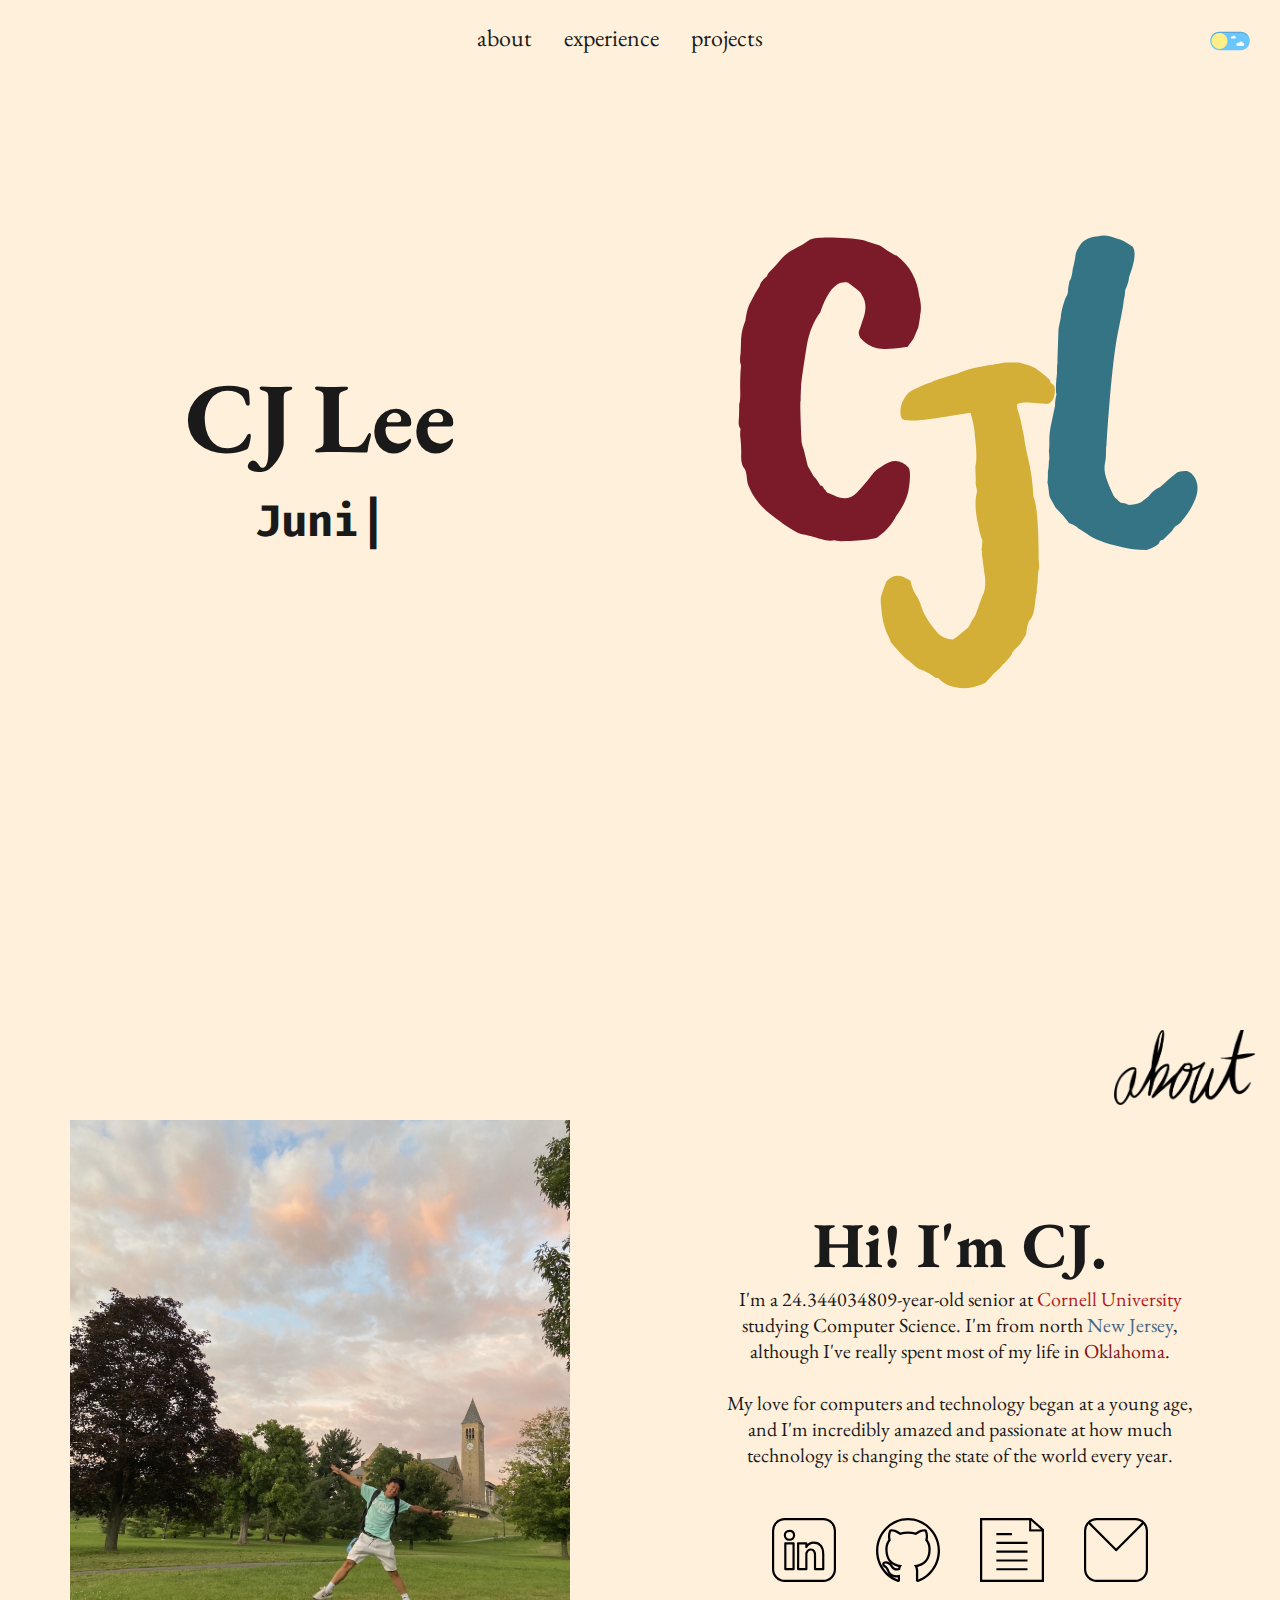
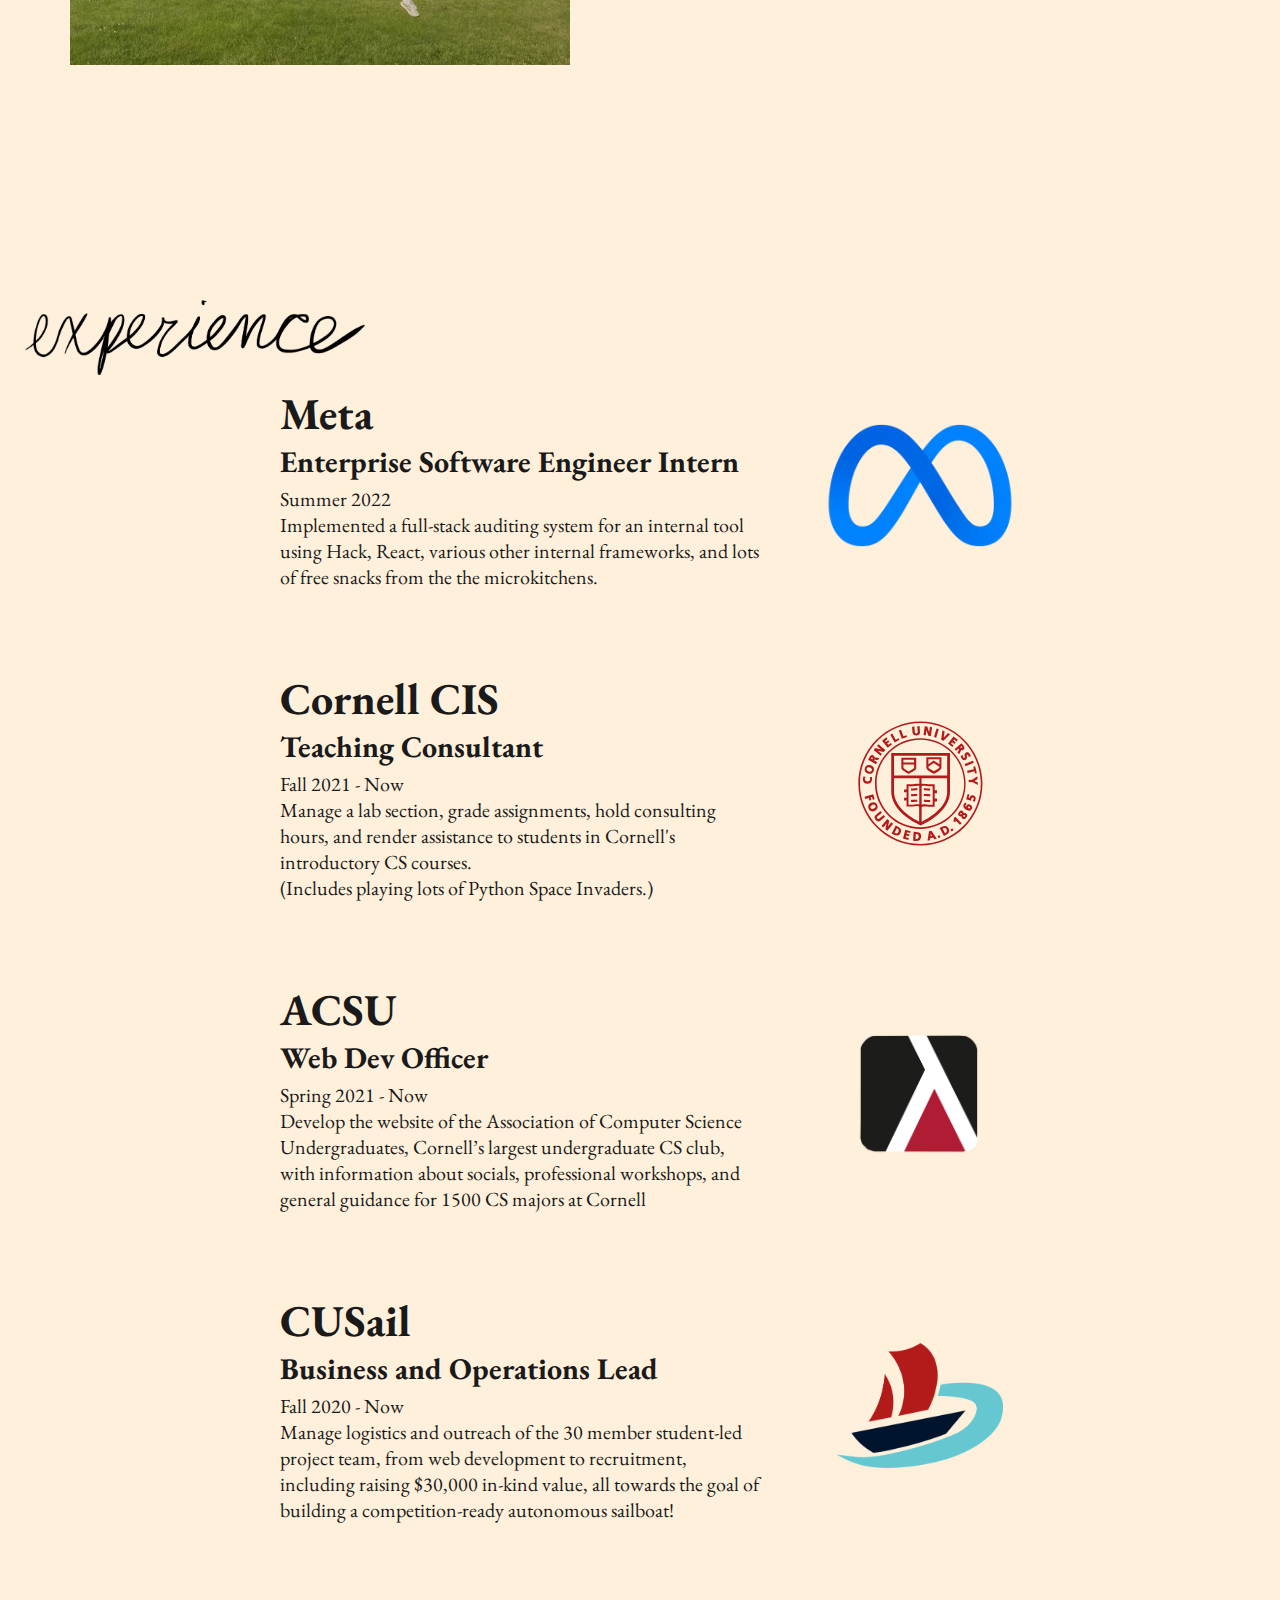
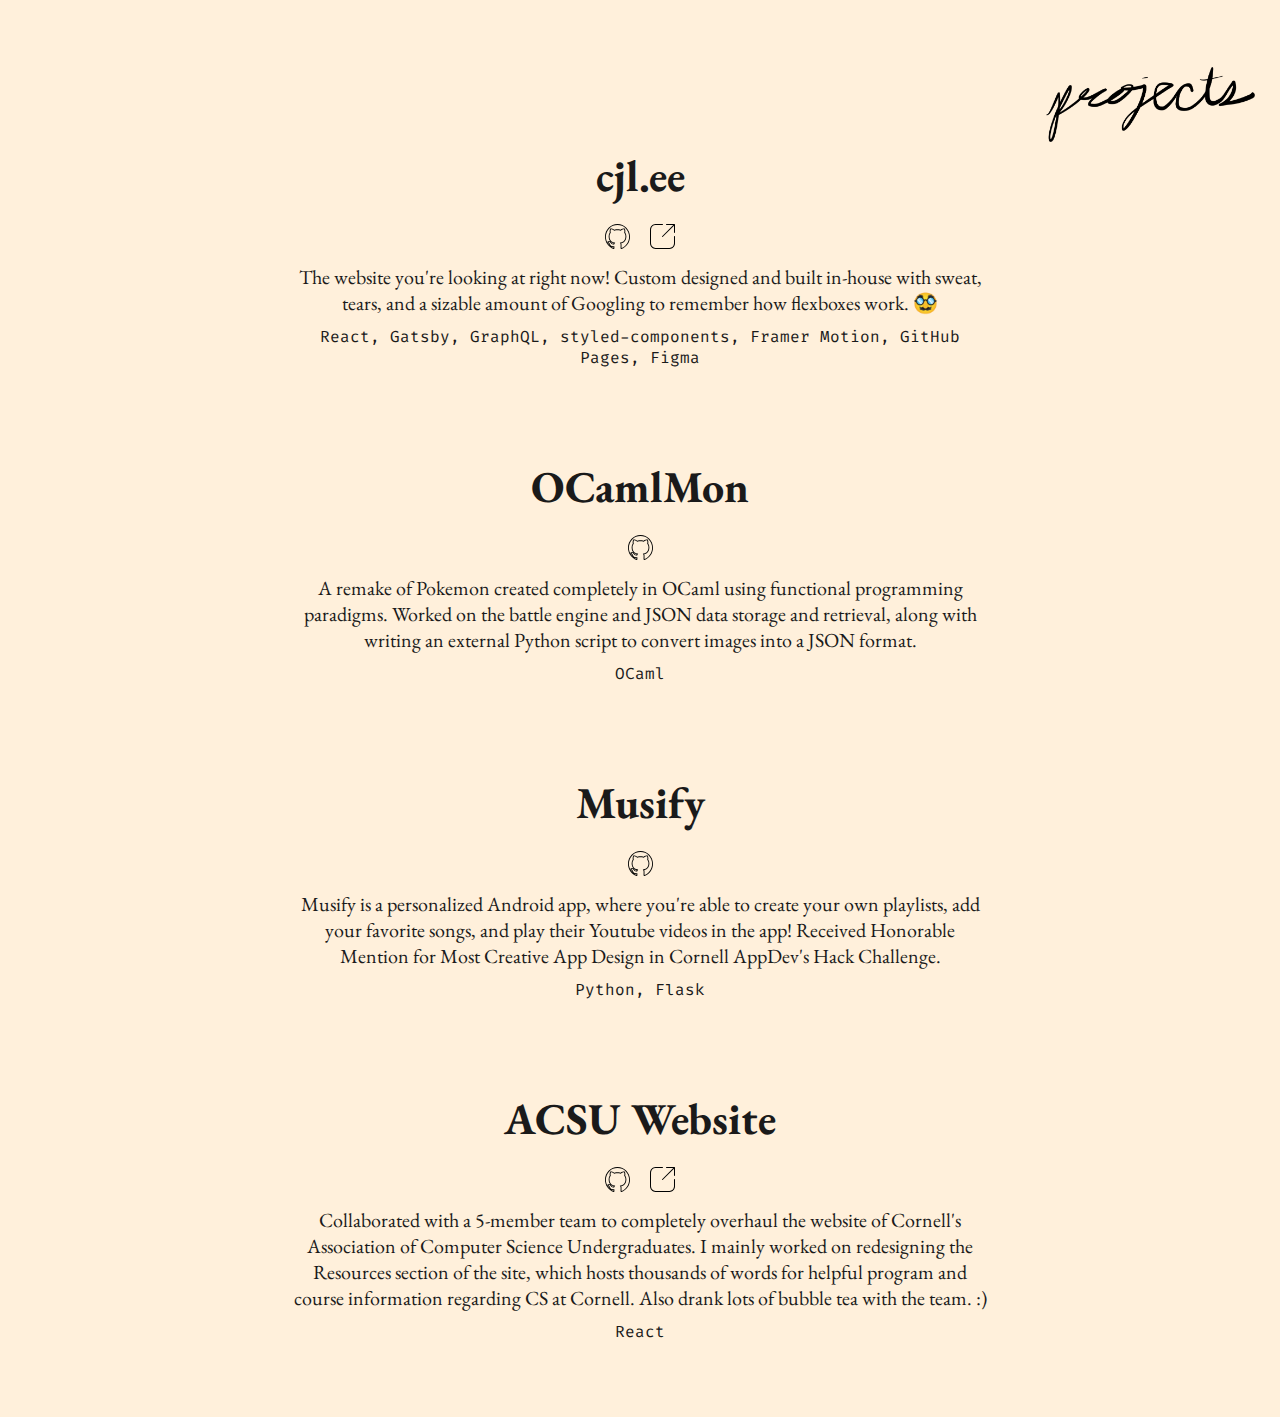
==== commit 9a1b90bd: "Updates" ====
--- a/index.html
+++ b/index.html
@@ -1,4 +1,4 @@
-<!DOCTYPE html><html lang="en"><head><meta charSet="utf-8"/><meta http-equiv="x-ua-compatible" content="ie=edge"/><meta name="viewport" content="width=device-width, initial-scale=1, shrink-to-fit=no"/><style data-href="/styles.afd88bcac24a975f5789.css" data-identity="gatsby-global-css">@import url(https://fonts.googleapis.com/css2?family=EB+Garamond&display=swap);@import url(https://fonts.googleapis.com/css2?family=EB+Garamond&family=Fira+Code&display=swap);</style><meta name="generator" content="Gatsby 4.4.0"/><title data-react-helmet="true">Home · CJ Lee</title><meta data-react-helmet="true" name="description" content="CJ Lee: Computer Science @ Cornell"/><meta data-react-helmet="true" property="og:title" content="Home"/><meta data-react-helmet="true" property="og:description" content="CJ Lee: Computer Science @ Cornell"/><meta data-react-helmet="true" property="og:type" content="website"/><meta data-react-helmet="true" name="twitter:card" content="summary"/><meta data-react-helmet="true" name="twitter:creator" content="@cjlee"/><meta data-react-helmet="true" name="twitter:title" content="Home"/><meta data-react-helmet="true" name="twitter:description" content="CJ Lee: Computer Science @ Cornell"/><style data-styled="" data-styled-version="5.3.3">*{font-family:'EB Garamond';margin:0;padding:0;min-height:0vw;color:var(--color-global);}/*!sc*/
+<!DOCTYPE html><html lang="en"><head><meta charSet="utf-8"/><meta http-equiv="x-ua-compatible" content="ie=edge"/><meta name="viewport" content="width=device-width, initial-scale=1, shrink-to-fit=no"/><style data-href="/styles.afd88bcac24a975f5789.css" data-identity="gatsby-global-css">@import url(https://fonts.googleapis.com/css2?family=EB+Garamond&display=swap);@import url(https://fonts.googleapis.com/css2?family=EB+Garamond&family=Fira+Code&display=swap);</style><meta name="generator" content="Gatsby 4.4.0"/><title data-react-helmet="true">CJ Lee | Home</title><meta data-react-helmet="true" name="description" content="CJ Lee"/><meta data-react-helmet="true" property="og:title" content="Home"/><meta data-react-helmet="true" property="og:description" content="CJ Lee"/><meta data-react-helmet="true" property="og:type" content="website"/><meta data-react-helmet="true" name="twitter:card" content="summary"/><meta data-react-helmet="true" name="twitter:creator" content="@cjlee"/><meta data-react-helmet="true" name="twitter:title" content="Home"/><meta data-react-helmet="true" name="twitter:description" content="CJ Lee"/><style data-styled="" data-styled-version="5.3.3">*{font-family:'EB Garamond';margin:0;padding:0;min-height:0vw;color:var(--color-global);}/*!sc*/
 * body{background:var(--color-background);}/*!sc*/
 * h1{font-size:80px;color:var(--color-text);}/*!sc*/
 * h2{font-size:64px;color:var(--color-text);}/*!sc*/
@@ -8,32 +8,31 @@
 * a{-webkit-text-decoration:none;text-decoration:none;color:var(--color-text);}/*!sc*/
 * li{font-size:20px;}/*!sc*/
 data-styled.g1[id="sc-global-icLQGF1"]{content:"sc-global-icLQGF1,"}/*!sc*/
-.fYUIUa{height:75px;display:-webkit-box;display:-webkit-flex;display:-ms-flexbox;display:flex;-webkit-box-pack:justify;-webkit-justify-content:space-between;-ms-flex-pack:justify;justify-content:space-between;z-index:999;background:var(--color-background);position:fixed;top:0;left:0;right:0;margin-top:0px;-webkit-transition:margin-top 0.5s;transition:margin-top 0.5s;}/*!sc*/
-data-styled.g18[id="Header__Nav-sc-9eu2yh-0"]{content:"fYUIUa,"}/*!sc*/
-.ddGaii{position:absolute;display:-webkit-box;display:-webkit-flex;display:-ms-flexbox;display:flex;-webkit-flex-direction:row;-ms-flex-direction:row;flex-direction:row;-webkit-box-pack:center;-webkit-justify-content:center;-ms-flex-pack:center;justify-content:center;-webkit-align-items:center;-webkit-box-align:center;-ms-flex-align:center;align-items:center;background:transparent;height:100%;width:100%;}/*!sc*/
-data-styled.g19[id="Header__NavMenu-sc-9eu2yh-1"]{content:"ddGaii,"}/*!sc*/
-.kGxLnf{display:-webkit-box;display:-webkit-flex;display:-ms-flexbox;display:flex;-webkit-align-items:center;-webkit-box-align:center;-ms-flex-align:center;align-items:center;-webkit-text-decoration:none;text-decoration:none;padding:0 1rem;height:100%;cursor:pointer;text-align:center;font-size:24px;color:var(--color-text);}/*!sc*/
-.kGxLnf:first-child{border-radius:0 0 0 25px;}/*!sc*/
-.kGxLnf:last-child{border-radius:0 0 25px 0;}/*!sc*/
-@media screen and (max-width:475px){.kGxLnf{font-size:18px;}}/*!sc*/
-data-styled.g20[id="Header__NavLink-sc-9eu2yh-2"]{content:"kGxLnf,"}/*!sc*/
-.fAYknz{position:relative;top:30px;left:85%;overflow:visible !important;background:var(--color-background);border-radius:5px;}/*!sc*/
-@media screen and (max-width:475px){.fAYknz{top:70px;left:47%;}}/*!sc*/
-data-styled.g21[id="Header__NavToggle-sc-9eu2yh-3"]{content:"fAYknz,"}/*!sc*/
+.cJgyuA{height:75px;display:-webkit-box;display:-webkit-flex;display:-ms-flexbox;display:flex;-webkit-box-pack:justify;-webkit-justify-content:space-between;-ms-flex-pack:justify;justify-content:space-between;z-index:999;background:var(--color-background);top:0;left:0;right:0;-webkit-transition:margin-top 0.5s;transition:margin-top 0.5s;}/*!sc*/
+data-styled.g18[id="Header__Nav-sc-9eu2yh-0"]{content:"cJgyuA,"}/*!sc*/
+.cHXind{display:-webkit-box;display:-webkit-flex;display:-ms-flexbox;display:flex;-webkit-flex-direction:row;-ms-flex-direction:row;flex-direction:row;-webkit-box-pack:center;-webkit-justify-content:center;-ms-flex-pack:center;justify-content:center;-webkit-align-items:center;-webkit-box-align:center;-ms-flex-align:center;align-items:center;background:transparent;height:100%;width:100%;}/*!sc*/
+data-styled.g19[id="Header__NavMenu-sc-9eu2yh-1"]{content:"cHXind,"}/*!sc*/
+.jDsvVD{display:-webkit-box;display:-webkit-flex;display:-ms-flexbox;display:flex;-webkit-align-items:center;-webkit-box-align:center;-ms-flex-align:center;align-items:center;-webkit-text-decoration:none;text-decoration:none;padding:0 1rem;height:100%;cursor:pointer;text-align:center;font-size:24px;color:var(--color-text);}/*!sc*/
+.jDsvVD:first-child{border-radius:0 0 0 25px;}/*!sc*/
+.jDsvVD:last-child{border-radius:0 0 25px 0;}/*!sc*/
+@media screen and (max-width:475px){.jDsvVD{font-size:18px;}}/*!sc*/
+data-styled.g20[id="Header__NavLink-sc-9eu2yh-2"]{content:"jDsvVD,"}/*!sc*/
+.kwWXRQ{position:relative;top:33px;left:-30px;overflow:visible !important;background:var(--color-background);border-radius:5px;}/*!sc*/
+data-styled.g21[id="Header__NavToggle-sc-9eu2yh-3"]{content:"kwWXRQ,"}/*!sc*/
 .jYPcQq{font-size:100px;}/*!sc*/
 data-styled.g22[id="AnimatedName__Heading-sc-n6vyjk-0"]{content:"jYPcQq,"}/*!sc*/
 .gaBnmR{display:inline-block;margin-right:0.1em;margin-left:0.1em;white-space:nowrap;}/*!sc*/
 data-styled.g23[id="AnimatedName__Word-sc-n6vyjk-1"]{content:"gaBnmR,"}/*!sc*/
 .ewLPZY{display:inline-block;}/*!sc*/
 data-styled.g24[id="AnimatedName__Character-sc-n6vyjk-2"]{content:"ewLPZY,"}/*!sc*/
-.kpAazw{height:100vh;display:-webkit-box;display:-webkit-flex;display:-ms-flexbox;display:flex;-webkit-flex-direction:row;-ms-flex-direction:row;flex-direction:row;-webkit-box-pack:center;-webkit-justify-content:center;-ms-flex-pack:center;justify-content:center;text-align:center;-webkit-align-items:center;-webkit-box-align:center;-ms-flex-align:center;align-items:center;width:min(100%,1400px);margin:auto;}/*!sc*/
-@media screen and (max-width:768px){.kpAazw{width:100%;-webkit-flex-direction:column;-ms-flex-direction:column;flex-direction:column;}}/*!sc*/
-@media screen and (max-width:768px){.kpAazw .hTxt{display:none;}}/*!sc*/
-data-styled.g25[id="Hero__HContainer-sc-18f8wjv-0"]{content:"kpAazw,"}/*!sc*/
+.ktHHuR{min-height:max(550px,100vh);display:-webkit-box;display:-webkit-flex;display:-ms-flexbox;display:flex;-webkit-flex-direction:row;-ms-flex-direction:row;flex-direction:row;-webkit-box-pack:center;-webkit-justify-content:center;-ms-flex-pack:center;justify-content:center;text-align:center;-webkit-align-items:center;-webkit-box-align:center;-ms-flex-align:center;align-items:center;width:min(100%,1400px);margin:-75px auto auto auto;}/*!sc*/
+@media screen and (max-width:768px){.ktHHuR{width:100%;-webkit-flex-direction:column;-ms-flex-direction:column;flex-direction:column;}}/*!sc*/
+@media screen and (max-width:768px){.ktHHuR .hTxt{display:none;}}/*!sc*/
+data-styled.g25[id="Hero__HContainer-sc-18f8wjv-0"]{content:"ktHHuR,"}/*!sc*/
 .ewonRX{-webkit-flex:50%;-ms-flex:50%;flex:50%;display:-webkit-box;display:-webkit-flex;display:-ms-flexbox;display:flex;-webkit-flex-direction:column;-ms-flex-direction:column;flex-direction:column;-webkit-box-pack:center;-webkit-justify-content:center;-ms-flex-pack:center;justify-content:center;-webkit-align-items:center;-webkit-box-align:center;-ms-flex-align:center;align-items:center;margin:auto;}/*!sc*/
 data-styled.g26[id="Hero__HColumn-sc-18f8wjv-1"]{content:"ewonRX,"}/*!sc*/
-.gRMtbW{max-width:75%;height:auto;}/*!sc*/
-data-styled.g27[id="Hero__HImage-sc-18f8wjv-2"]{content:"gRMtbW,"}/*!sc*/
+.bKPuBj{max-width:75%;}/*!sc*/
+data-styled.g27[id="Hero__HImage-sc-18f8wjv-2"]{content:"bKPuBj,"}/*!sc*/
 .jDXYwD *{font-family:"Fira Code",monospace;margin-top:10px;}/*!sc*/
 data-styled.g28[id="Hero__HTitle-sc-18f8wjv-3"]{content:"jDXYwD,"}/*!sc*/
 .eomZer{position:relative;font-size:50px;margin-left:25px;margin-right:25px;text-align:right;}/*!sc*/
@@ -42,9 +41,9 @@
 .kUNkDC{display:inline-block;height:75px;width:auto;margin-bottom:0px;}/*!sc*/
 .hRjXZo{display:inline-block;height:75px;width:auto;margin-bottom:-25px;}/*!sc*/
 data-styled.g30[id="SectionHeading__Title-sc-1lgexs-1"]{content:"kUNkDC,hRjXZo,"}/*!sc*/
-.ljPiuo{height:100vh;display:-webkit-box;display:-webkit-flex;display:-ms-flexbox;display:flex;-webkit-flex-direction:column;-ms-flex-direction:column;flex-direction:column;-webkit-box-pack:center;-webkit-justify-content:center;-ms-flex-pack:center;justify-content:center;margin-bottom:100px;}/*!sc*/
-@media screen and (max-width:850px){.ljPiuo{height:100%;}}/*!sc*/
-data-styled.g31[id="About__AboutContainer-sc-1kt5jo5-0"]{content:"ljPiuo,"}/*!sc*/
+.linJT{min-height:100vh;display:-webkit-box;display:-webkit-flex;display:-ms-flexbox;display:flex;-webkit-flex-direction:column;-ms-flex-direction:column;flex-direction:column;-webkit-box-pack:center;-webkit-justify-content:center;-ms-flex-pack:center;justify-content:center;margin-bottom:100px;}/*!sc*/
+@media screen and (max-width:850px){.linJT{height:100%;}}/*!sc*/
+data-styled.g31[id="About__AboutContainer-sc-1kt5jo5-0"]{content:"linJT,"}/*!sc*/
 .cZtrwE{display:-webkit-box;display:-webkit-flex;display:-ms-flexbox;display:flex;-webkit-flex-direction:row;-ms-flex-direction:row;flex-direction:row;-webkit-box-pack:center;-webkit-justify-content:center;-ms-flex-pack:center;justify-content:center;text-align:center;-webkit-align-items:center;-webkit-box-align:center;-ms-flex-align:center;align-items:center;width:min(100%,1400px);margin:0 auto 0 auto;}/*!sc*/
 @media screen and (max-width:768px){.cZtrwE{display:block;margin-top:0px;}}/*!sc*/
 data-styled.g32[id="About__AboutFlex-sc-1kt5jo5-1"]{content:"cZtrwE,"}/*!sc*/
@@ -95,10 +94,10 @@
 data-styled.g53[id="Projects__ProjectTools-sc-1063zfe-7"]{content:"efneAH,"}/*!sc*/
 .gyPSLu{width:25px;}/*!sc*/
 data-styled.g54[id="Projects__ProjectIcon-sc-1063zfe-8"]{content:"gyPSLu,"}/*!sc*/
-</style><style>.gatsby-image-wrapper{position:relative;overflow:hidden}.gatsby-image-wrapper picture.object-fit-polyfill{position:static!important}.gatsby-image-wrapper img{bottom:0;height:100%;left:0;margin:0;max-width:none;padding:0;position:absolute;right:0;top:0;width:100%;object-fit:cover}.gatsby-image-wrapper [data-main-image]{opacity:0;transform:translateZ(0);transition:opacity .25s linear;will-change:opacity}.gatsby-image-wrapper-constrained{display:inline-block;vertical-align:top}</style><noscript><style>.gatsby-image-wrapper noscript [data-main-image]{opacity:1!important}.gatsby-image-wrapper [data-placeholder-image]{opacity:0!important}</style></noscript><script type="module">const e="undefined"!=typeof HTMLImageElement&&"loading"in HTMLImageElement.prototype;e&&document.body.addEventListener("load",(function(e){if(void 0===e.target.dataset.mainImage)return;if(void 0===e.target.dataset.gatsbyImageSsr)return;const t=e.target;let a=null,n=t;for(;null===a&&n;)void 0!==n.parentNode.dataset.gatsbyImageWrapper&&(a=n.parentNode),n=n.parentNode;const o=a.querySelector("[data-placeholder-image]"),r=new Image;r.src=t.currentSrc,r.decode().catch((()=>{})).then((()=>{t.style.opacity=1,o&&(o.style.opacity=0,o.style.transition="opacity 500ms linear")}))}),!0);</script><link rel="icon" href="/favicon-32x32.png?v=cceedab2dbefdb0adc8164bc815c3c3d" type="image/png"/><link rel="icon" href="/favicon.svg?v=cceedab2dbefdb0adc8164bc815c3c3d" type="image/svg+xml"/><link rel="manifest" href="/manifest.webmanifest" crossorigin="anonymous"/><meta name="theme-color" content="FFF0DB"/><link rel="apple-touch-icon" sizes="48x48" href="/icons/icon-48x48.png?v=cceedab2dbefdb0adc8164bc815c3c3d"/><link rel="apple-touch-icon" sizes="72x72" href="/icons/icon-72x72.png?v=cceedab2dbefdb0adc8164bc815c3c3d"/><link rel="apple-touch-icon" sizes="96x96" href="/icons/icon-96x96.png?v=cceedab2dbefdb0adc8164bc815c3c3d"/><link rel="apple-touch-icon" sizes="144x144" href="/icons/icon-144x144.png?v=cceedab2dbefdb0adc8164bc815c3c3d"/><link rel="apple-touch-icon" sizes="192x192" href="/icons/icon-192x192.png?v=cceedab2dbefdb0adc8164bc815c3c3d"/><link rel="apple-touch-icon" sizes="256x256" href="/icons/icon-256x256.png?v=cceedab2dbefdb0adc8164bc815c3c3d"/><link rel="apple-touch-icon" sizes="384x384" href="/icons/icon-384x384.png?v=cceedab2dbefdb0adc8164bc815c3c3d"/><link rel="apple-touch-icon" sizes="512x512" href="/icons/icon-512x512.png?v=cceedab2dbefdb0adc8164bc815c3c3d"/><style>html { 
+</style><style>.gatsby-image-wrapper{position:relative;overflow:hidden}.gatsby-image-wrapper picture.object-fit-polyfill{position:static!important}.gatsby-image-wrapper img{bottom:0;height:100%;left:0;margin:0;max-width:none;padding:0;position:absolute;right:0;top:0;width:100%;object-fit:cover}.gatsby-image-wrapper [data-main-image]{opacity:0;transform:translateZ(0);transition:opacity .25s linear;will-change:opacity}.gatsby-image-wrapper-constrained{display:inline-block;vertical-align:top}</style><noscript><style>.gatsby-image-wrapper noscript [data-main-image]{opacity:1!important}.gatsby-image-wrapper [data-placeholder-image]{opacity:0!important}</style></noscript><script type="module">const e="undefined"!=typeof HTMLImageElement&&"loading"in HTMLImageElement.prototype;e&&document.body.addEventListener("load",(function(e){if(void 0===e.target.dataset.mainImage)return;if(void 0===e.target.dataset.gatsbyImageSsr)return;const t=e.target;let a=null,n=t;for(;null===a&&n;)void 0!==n.parentNode.dataset.gatsbyImageWrapper&&(a=n.parentNode),n=n.parentNode;const o=a.querySelector("[data-placeholder-image]"),r=new Image;r.src=t.currentSrc,r.decode().catch((()=>{})).then((()=>{t.style.opacity=1,o&&(o.style.opacity=0,o.style.transition="opacity 500ms linear")}))}),!0);</script><style>html { 
 --color-global: hsl(0deg, 0%, 10%);
 --color-text: hsl(0deg, 0%, 10%);
 --color-background: #FFF0DB;
 --color-blog: #ffe2bd;
 --color-blog2: #fcd8a9;
---color-hover: #fcd8a9; }</style><link as="script" rel="preload" href="/webpack-runtime-ec2d51ee6db3edc0903a.js"/><link as="script" rel="preload" href="/framework-fab26466f6939b34594c.js"/><link as="script" rel="preload" href="/app-780da4ddaafdf4918132.js"/><link as="script" rel="preload" href="/ea88be26-e384379224360a4b3f9a.js"/><link as="script" rel="preload" href="/commons-67b11fb345210981c626.js"/><link as="script" rel="preload" href="/94222588b0570dcffb85ad1f86e8f5f5d20e834c-3fe3df97140741a67b22.js"/><link as="script" rel="preload" href="/component---src-pages-index-js-3ba422009721547262c5.js"/><link as="fetch" rel="preload" href="/page-data/index/page-data.json" crossorigin="anonymous"/><link as="fetch" rel="preload" href="/page-data/sq/d/1588082557.json" crossorigin="anonymous"/><link as="fetch" rel="preload" href="/page-data/sq/d/63159454.json" crossorigin="anonymous"/><link as="fetch" rel="preload" href="/page-data/app-data.json" crossorigin="anonymous"/></head><body><script>(function setColorsByTheme(){const colors={"global":{"light":"hsl(0deg, 0%, 10%)","dark":"hsl(0deg, 0%, 100%)"},"text":{"light":"hsl(0deg, 0%, 10%)","dark":"hsl(0deg, 0%, 100%)"},"background":{"light":"#FFF0DB","dark":"#262734"},"blog":{"light":"#ffe2bd","dark":"#282b4f"},"blog2":{"light":"#fcd8a9","dark":"#3a3f70"},"hover":{"light":"#fcd8a9","dark":"#30335e"}};const colorModeKey="color-mode";const colorModeCssProp="--initial-color-mode";const mql=window.matchMedia("(prefers-color-scheme: dark)");const prefersDarkFromMQ=mql.matches;const persistedPreference=window.localStorage.getItem(colorModeKey);let colorMode="light";const hasUsedToggle=typeof persistedPreference==="string";if(hasUsedToggle){colorMode=persistedPreference;}else{colorMode=prefersDarkFromMQ?"dark":"light";}let root=document.documentElement;root.style.setProperty(colorModeCssProp,colorMode);console.log(colors);Object.entries(colors).forEach(([name,colorByTheme])=>{const cssVarName=`--color-${name}`;console.log(`Adding color ${cssVarName}`);root.style.setProperty(cssVarName,colorByTheme[colorMode]);});})()</script><div id="___gatsby"><div style="outline:none" tabindex="-1" id="gatsby-focus-wrapper"><nav class="Header__Nav-sc-9eu2yh-0 fYUIUa"><div class="Header__NavMenu-sc-9eu2yh-1 ddGaii"><a class="Header__NavLink-sc-9eu2yh-2 kGxLnf" href="/#about">about</a><a class="Header__NavLink-sc-9eu2yh-2 kGxLnf" href="/#experience">experience</a><a class="Header__NavLink-sc-9eu2yh-2 kGxLnf" href="/#projects">projects</a></div></nav><main><div class="Hero__HContainer-sc-18f8wjv-0 kpAazw undefined bg"><div class="Hero__HColumn-sc-18f8wjv-1 ewonRX hTxt"><h1 aria-label="‎ CJ Lee ‎" class="AnimatedName__Heading-sc-n6vyjk-0 jYPcQq"><div aria-hidden="true" class="AnimatedName__Word-sc-n6vyjk-1 gaBnmR"><span aria-hidden="true" class="AnimatedName__Character-sc-n6vyjk-2 ewLPZY">‎</span></div><div aria-hidden="true" class="AnimatedName__Word-sc-n6vyjk-1 gaBnmR"><span aria-hidden="true" class="AnimatedName__Character-sc-n6vyjk-2 ewLPZY">C</span><span aria-hidden="true" class="AnimatedName__Character-sc-n6vyjk-2 ewLPZY">J</span></div><div aria-hidden="true" class="AnimatedName__Word-sc-n6vyjk-1 gaBnmR"><span aria-hidden="true" class="AnimatedName__Character-sc-n6vyjk-2 ewLPZY">L</span><span aria-hidden="true" class="AnimatedName__Character-sc-n6vyjk-2 ewLPZY">e</span><span aria-hidden="true" class="AnimatedName__Character-sc-n6vyjk-2 ewLPZY">e</span></div><div aria-hidden="true" class="AnimatedName__Word-sc-n6vyjk-1 gaBnmR"><span aria-hidden="true" class="AnimatedName__Character-sc-n6vyjk-2 ewLPZY">‎</span></div></h1><h3 class="Hero__HTitle-sc-18f8wjv-3 jDXYwD"><div class="Typewriter" data-testid="typewriter-wrapper"></div></h3></div><div class="Hero__HColumn-sc-18f8wjv-1 ewonRX hImg"><img src="[data-uri]" class="Hero__HImage-sc-18f8wjv-2 gRMtbW"/></div></div><div id="about" class="About__AboutContainer-sc-1kt5jo5-0 ljPiuo"><h2 class="SectionHeading__Heading-sc-1lgexs-0 eomZer"><img src="/static/aboutw-e5783baeb0cde693d3e5790e1c687a32.png" class="SectionHeading__Title-sc-1lgexs-1 kUNkDC"/></h2><div class="About__AboutFlex-sc-1kt5jo5-1 cZtrwE"><div class="About__AboutColumn-sc-1kt5jo5-2 hsDXwW"><img src="/static/self-009d37b0f1ab8067df91b735e8b4e168.jpg" class="About__AboutImage-sc-1kt5jo5-3 gsesGY"/></div><div class="About__AboutColumn-sc-1kt5jo5-2 hsDXwW"><h2 class="About__AboutIntro-sc-1kt5jo5-4 bGeFZW">Hi! I&#x27;m CJ.</h2><p class="About__AboutDetails-sc-1kt5jo5-5 edRTbC">I&#x27;m a <!-- -->20.461632053<!-- -->-year-old <!-- -->junior<!-- --> at <a href="https://www.facebook.com/Quandoalcinemasisognava/videos/titanic-1953-film-completo-titanic-is-a-1953-american-drama-film-directed-by-jea/964947974323758/?t=3900" target="_blank" style="color:#B31B1B">Cornell University</a> studying Computer Science. I&#x27;m from north <a href="https://youtu.be/2r0h2mNz91M?t=19" target="_blank" style="color:#486782">New Jersey</a>, although I&#x27;ve really spent most of my life in <a href="https://www.youtube.com/watch?v=n7JIFiI63XA" target="_blank" style="color:#841617">Oklahoma</a>.<br/><br/>My love for computers and technology began at a young age, and I&#x27;m incredibly amazed and passionate at how much technology is changing the state of the world every year.</p><span class="About__AboutIcon-sc-1kt5jo5-6 hKMwqF" style="display:inline-block"><a href="https://www.linkedin.com/in/cj-lee/" rel="noopener noreferrer" target="_blank"><img src="[data-uri]" style="width:100%"/></a></span><span class="About__AboutIcon-sc-1kt5jo5-6 hKMwqF" style="display:inline-block"><a href="https://github.com/choongjae" rel="noopener noreferrer" target="_blank"><img src="[data-uri]" style="width:100%"/></a></span><span class="About__AboutIcon-sc-1kt5jo5-6 hKMwqF" style="display:inline-block"><a href="/static/cjlee-resume-4d1afc20c0ac1e2be9cf906b2bc56464.pdf" rel="noopener noreferrer" target="_blank"><img src="[data-uri]" style="width:100%"/></a></span><span class="About__AboutIcon-sc-1kt5jo5-6 hKMwqF" style="display:inline-block"><a href="mailto:cl2362@cornell.edu" rel="noopener noreferrer" target="_blank"><img src="[data-uri]" style="width:100%"/></a></span></div></div></div><div id="experience" class="Experience__ExpContainer-sc-160a4hl-0 cZNtSI"><h2 class="SectionHeading__Heading-sc-1lgexs-0 eVWWWk"><img src="/static/experiencew-e097285fa86b5795b1d42f19e1bc4f23.png" class="SectionHeading__Title-sc-1lgexs-1 hRjXZo"/></h2><div class="Experience__ExpBoxes-sc-160a4hl-1 jGWCTb"><div class="Experience__ExpBox-sc-160a4hl-2 drzMgB"><div class="Experience__ExpColumn-sc-160a4hl-3 hAsnGT expTxt"><h3 class="Experience__ExpOrg-sc-160a4hl-4 bOjMLY">Meta</h3><h4 class="Experience__ExpTitle-sc-160a4hl-5 dywupW">Enterprise Software Engineer Intern</h4><p class="Experience__ExpBody-sc-160a4hl-6 dxvTRE">Summer 2022<br>     Implemented a full-stack auditing system for an internal tool using Hack,     React, various other internal frameworks, and lots of free snacks from the     the microkitchens.</p></div><div class="Experience__ExpColumn-sc-160a4hl-3 hAsnGT expImg"><img src="/static/meta-c384e4ffb97673c97d59885b8b02fd3e.png" class="Experience__ExpImg-sc-160a4hl-7 hyHlwS"/></div></div><div class="Experience__ExpBox-sc-160a4hl-2 drzMgB"><div class="Experience__ExpColumn-sc-160a4hl-3 hAsnGT expTxt"><h3 class="Experience__ExpOrg-sc-160a4hl-4 bOjMLY">Cornell CIS</h3><h4 class="Experience__ExpTitle-sc-160a4hl-5 dywupW">Teaching Consultant</h4><p class="Experience__ExpBody-sc-160a4hl-6 dxvTRE">Fall 2021 - Now<br>     Manage a lab section, grade assignments, hold consulting hours, and      render assistance to students in Cornell's introductory CS courses.<br>    (Includes playing lots of Python Space Invaders.)</p></div><div class="Experience__ExpColumn-sc-160a4hl-3 hAsnGT expImg"><img src="/static/cornell-6b8ed5a66c6d9c7b3ead58d41c11e979.svg" class="Experience__ExpImg-sc-160a4hl-7 hyHlwS"/></div></div><div class="Experience__ExpBox-sc-160a4hl-2 drzMgB"><div class="Experience__ExpColumn-sc-160a4hl-3 hAsnGT expTxt"><h3 class="Experience__ExpOrg-sc-160a4hl-4 bOjMLY">ACSU</h3><h4 class="Experience__ExpTitle-sc-160a4hl-5 dywupW">Web Dev Officer</h4><p class="Experience__ExpBody-sc-160a4hl-6 dxvTRE">Spring 2021 - Now<br>     Develop the website of the Association of Computer Science Undergraduates,     Cornell’s largest undergraduate CS club, with information about socials,     professional workshops, and general guidance for 1500 CS majors at Cornell<br></p></div><div class="Experience__ExpColumn-sc-160a4hl-3 hAsnGT expImg"><img src="[data-uri]" class="Experience__ExpImg-sc-160a4hl-7 hyHlwS"/></div></div><div class="Experience__ExpBox-sc-160a4hl-2 drzMgB"><div class="Experience__ExpColumn-sc-160a4hl-3 hAsnGT expTxt"><h3 class="Experience__ExpOrg-sc-160a4hl-4 bOjMLY">CUSail</h3><h4 class="Experience__ExpTitle-sc-160a4hl-5 dywupW">Business and Operations Lead</h4><p class="Experience__ExpBody-sc-160a4hl-6 dxvTRE">Fall 2020 - Now <br>    Manage logistics and outreach of the 30 member student-led project team,     from web development to recruitment, including raising $30,000 in-kind value,    all towards the goal of building a competition-ready autonomous sailboat!    </p></div><div class="Experience__ExpColumn-sc-160a4hl-3 hAsnGT expImg"><img src="/static/cusail-a353913e9409eeb59a34ccb8542c2f25.png" class="Experience__ExpImg-sc-160a4hl-7 hyHlwS"/></div></div></div></div><div id="projects" class="Projects__ProjectContainer-sc-1063zfe-0 ixYfYw"><h2 class="SectionHeading__Heading-sc-1lgexs-0 eomZer"><img src="/static/projectsw-6ea52babc2d10594a50421a4fb1c463c.png" class="SectionHeading__Title-sc-1lgexs-1 hRjXZo"/></h2><div class="Projects__ProjectBoxes-sc-1063zfe-1 gIzAoQ"><div class="Projects__ProjectDetails-sc-1063zfe-2 gEGsOp"><h3 class="Projects__ProjectTitle-sc-1063zfe-3 fboliv">cjl.ee</h3><div class="Projects__ProjectLinks-sc-1063zfe-4 hlPEke"><div class="Projects__ProjectLinks-sc-1063zfe-4 hlPEke"><span class="Projects__ProjectLinkIcon-sc-1063zfe-5 dROvdw"><span class="Projects__ProjectIcon-sc-1063zfe-8 gyPSLu" style="display:inline-block"><a href="https://github.com/choongjae/cjl.ee" rel="noopener noreferrer" target="_blank"><img src="[data-uri]" style="width:100%"/></a></span></span><span class="Projects__ProjectLinkIcon-sc-1063zfe-5 dROvdw"><span class="Projects__ProjectIcon-sc-1063zfe-8 gyPSLu" style="display:inline-block"><a href="https://cjl.ee/secret" rel="noopener noreferrer" target="_blank"><img src="[data-uri]" style="width:100%"/></a></span></span></div></div><p class="Projects__ProjectDescription-sc-1063zfe-6 hmWMLF">The website you&#x27;re looking at right now! Custom designed and built in-house      with sweat, tears, and a sizable amount of Googling to remember how flexboxes      work. 🥸</p><p class="Projects__ProjectTools-sc-1063zfe-7 efneAH">React, Gatsby, GraphQL, styled-components, Framer Motion, GitHub Pages, Figma</p></div><div class="Projects__ProjectDetails-sc-1063zfe-2 gEGsOp"><h3 class="Projects__ProjectTitle-sc-1063zfe-3 fboliv">OCamlMon</h3><div class="Projects__ProjectLinks-sc-1063zfe-4 hlPEke"><div class="Projects__ProjectLinks-sc-1063zfe-4 hlPEke"><span class="Projects__ProjectLinkIcon-sc-1063zfe-5 dROvdw"><span class="Projects__ProjectIcon-sc-1063zfe-8 gyPSLu" style="display:inline-block"><a href="https://github.com/choongjae/OCamlMon" rel="noopener noreferrer" target="_blank"><img src="[data-uri]" style="width:100%"/></a></span></span></div></div><p class="Projects__ProjectDescription-sc-1063zfe-6 hmWMLF">A remake of Pokemon created completely in OCaml using functional       programming paradigms. Worked on the battle engine and JSON data storage       and retrieval, along with writing an external Python script to convert       images into a JSON format.</p><p class="Projects__ProjectTools-sc-1063zfe-7 efneAH">OCaml</p></div><div class="Projects__ProjectDetails-sc-1063zfe-2 gEGsOp"><h3 class="Projects__ProjectTitle-sc-1063zfe-3 fboliv">Musify</h3><div class="Projects__ProjectLinks-sc-1063zfe-4 hlPEke"><div class="Projects__ProjectLinks-sc-1063zfe-4 hlPEke"><span class="Projects__ProjectLinkIcon-sc-1063zfe-5 dROvdw"><span class="Projects__ProjectIcon-sc-1063zfe-8 gyPSLu" style="display:inline-block"><a href="https://github.com/zaedaamrin/HackChallenge2021" rel="noopener noreferrer" target="_blank"><img src="[data-uri]" style="width:100%"/></a></span></span></div></div><p class="Projects__ProjectDescription-sc-1063zfe-6 hmWMLF">Musify is a personalized Android app, where you&#x27;re able to create your       own playlists, add your favorite songs, and play their Youtube videos       in the app! Received Honorable Mention for Most Creative App Design in       Cornell AppDev&#x27;s Hack Challenge.</p><p class="Projects__ProjectTools-sc-1063zfe-7 efneAH">Python, Flask</p></div><div class="Projects__ProjectDetails-sc-1063zfe-2 gEGsOp"><h3 class="Projects__ProjectTitle-sc-1063zfe-3 fboliv">ACSU Website</h3><div class="Projects__ProjectLinks-sc-1063zfe-4 hlPEke"><div class="Projects__ProjectLinks-sc-1063zfe-4 hlPEke"><span class="Projects__ProjectLinkIcon-sc-1063zfe-5 dROvdw"><span class="Projects__ProjectIcon-sc-1063zfe-8 gyPSLu" style="display:inline-block"><a href="https://github.com/cornellacsu/new_web_react" rel="noopener noreferrer" target="_blank"><img src="[data-uri]" style="width:100%"/></a></span></span><span class="Projects__ProjectLinkIcon-sc-1063zfe-5 dROvdw"><span class="Projects__ProjectIcon-sc-1063zfe-8 gyPSLu" style="display:inline-block"><a href="https://acsu.cornell.edu/" rel="noopener noreferrer" target="_blank"><img src="[data-uri]" style="width:100%"/></a></span></span></div></div><p class="Projects__ProjectDescription-sc-1063zfe-6 hmWMLF">Collaborated with a 5-member team to completely overhaul the website of       Cornell&#x27;s Association of Computer Science Undergraduates. I mainly worked on       redesigning the Resources section of the site, which hosts thousands of words       for helpful program and course information regarding CS at Cornell.       Also drank lots of bubble tea with the team. :)</p><p class="Projects__ProjectTools-sc-1063zfe-7 efneAH">React</p></div></div></div></main></div><div id="gatsby-announcer" style="position:absolute;top:0;width:1px;height:1px;padding:0;overflow:hidden;clip:rect(0, 0, 0, 0);white-space:nowrap;border:0" aria-live="assertive" aria-atomic="true"></div></div><script id="gatsby-script-loader">/*<![CDATA[*/window.pagePath="/";/*]]>*/</script><script id="gatsby-chunk-mapping">/*<![CDATA[*/window.___chunkMapping={"polyfill":["/polyfill-635a9dfd597478a1f0fa.js"],"app":["/app-780da4ddaafdf4918132.js"],"component---src-pages-404-js":["/component---src-pages-404-js-6cc15b1b35518f55d10a.js"],"component---src-pages-blog-js":["/component---src-pages-blog-js-0e8eb59e75a755ddf26a.js"],"component---src-pages-index-js":["/component---src-pages-index-js-3ba422009721547262c5.js"],"component---src-pages-secret-js":["/component---src-pages-secret-js-79942b8431af07837deb.js"],"component---src-templates-blog-template-js":["/component---src-templates-blog-template-js-660f1da1f6968847c03c.js"]};/*]]>*/</script><script src="/polyfill-635a9dfd597478a1f0fa.js" nomodule=""></script><script src="/component---src-pages-index-js-3ba422009721547262c5.js" async=""></script><script src="/94222588b0570dcffb85ad1f86e8f5f5d20e834c-3fe3df97140741a67b22.js" async=""></script><script src="/commons-67b11fb345210981c626.js" async=""></script><script src="/ea88be26-e384379224360a4b3f9a.js" async=""></script><script src="/app-780da4ddaafdf4918132.js" async=""></script><script src="/framework-fab26466f6939b34594c.js" async=""></script><script src="/webpack-runtime-ec2d51ee6db3edc0903a.js" async=""></script></body></html>+--color-hover: #fcd8a9; }</style><link as="script" rel="preload" href="/webpack-runtime-1f0b649868b9e75dea61.js"/><link as="script" rel="preload" href="/framework-fab26466f6939b34594c.js"/><link as="script" rel="preload" href="/app-2f2988c69a90cb4bf40f.js"/><link as="script" rel="preload" href="/ea88be26-e384379224360a4b3f9a.js"/><link as="script" rel="preload" href="/commons-67b11fb345210981c626.js"/><link as="script" rel="preload" href="/94222588b0570dcffb85ad1f86e8f5f5d20e834c-cb88d3b001fffc48aa5c.js"/><link as="script" rel="preload" href="/component---src-pages-index-js-b9f1c7864b9aa00463f8.js"/><link as="fetch" rel="preload" href="/page-data/index/page-data.json" crossorigin="anonymous"/><link as="fetch" rel="preload" href="/page-data/sq/d/1588082557.json" crossorigin="anonymous"/><link as="fetch" rel="preload" href="/page-data/sq/d/63159454.json" crossorigin="anonymous"/><link as="fetch" rel="preload" href="/page-data/app-data.json" crossorigin="anonymous"/></head><body><script>(function setColorsByTheme(){const colors={"global":{"light":"hsl(0deg, 0%, 10%)","dark":"hsl(0deg, 0%, 100%)"},"text":{"light":"hsl(0deg, 0%, 10%)","dark":"hsl(0deg, 0%, 100%)"},"background":{"light":"#FFF0DB","dark":"#262734"},"blog":{"light":"#ffe2bd","dark":"#282b4f"},"blog2":{"light":"#fcd8a9","dark":"#3a3f70"},"hover":{"light":"#fcd8a9","dark":"#30335e"}};const colorModeKey="color-mode";const colorModeCssProp="--initial-color-mode";const mql=window.matchMedia("(prefers-color-scheme: dark)");const prefersDarkFromMQ=mql.matches;const persistedPreference=window.localStorage.getItem(colorModeKey);let colorMode="light";const hasUsedToggle=typeof persistedPreference==="string";if(hasUsedToggle){colorMode=persistedPreference;}else{colorMode=prefersDarkFromMQ?"dark":"light";}let root=document.documentElement;root.style.setProperty(colorModeCssProp,colorMode);console.log(colors);Object.entries(colors).forEach(([name,colorByTheme])=>{const cssVarName=`--color-${name}`;console.log(`Adding color ${cssVarName}`);root.style.setProperty(cssVarName,colorByTheme[colorMode]);});})()</script><div id="___gatsby"><div style="outline:none" tabindex="-1" id="gatsby-focus-wrapper"><nav class="Header__Nav-sc-9eu2yh-0 cJgyuA"><div class="Header__NavMenu-sc-9eu2yh-1 cHXind"><a class="Header__NavLink-sc-9eu2yh-2 jDsvVD" href="/#about">about</a><a class="Header__NavLink-sc-9eu2yh-2 jDsvVD" href="/#experience">experience</a><a class="Header__NavLink-sc-9eu2yh-2 jDsvVD" href="/#projects">projects</a></div></nav><main><div class="Hero__HContainer-sc-18f8wjv-0 ktHHuR undefined bg"><div class="Hero__HColumn-sc-18f8wjv-1 ewonRX hTxt"><h1 aria-label="‎ CJ Lee ‎" class="AnimatedName__Heading-sc-n6vyjk-0 jYPcQq"><div aria-hidden="true" class="AnimatedName__Word-sc-n6vyjk-1 gaBnmR"><span aria-hidden="true" class="AnimatedName__Character-sc-n6vyjk-2 ewLPZY">‎</span></div><div aria-hidden="true" class="AnimatedName__Word-sc-n6vyjk-1 gaBnmR"><span aria-hidden="true" class="AnimatedName__Character-sc-n6vyjk-2 ewLPZY">C</span><span aria-hidden="true" class="AnimatedName__Character-sc-n6vyjk-2 ewLPZY">J</span></div><div aria-hidden="true" class="AnimatedName__Word-sc-n6vyjk-1 gaBnmR"><span aria-hidden="true" class="AnimatedName__Character-sc-n6vyjk-2 ewLPZY">L</span><span aria-hidden="true" class="AnimatedName__Character-sc-n6vyjk-2 ewLPZY">e</span><span aria-hidden="true" class="AnimatedName__Character-sc-n6vyjk-2 ewLPZY">e</span></div><div aria-hidden="true" class="AnimatedName__Word-sc-n6vyjk-1 gaBnmR"><span aria-hidden="true" class="AnimatedName__Character-sc-n6vyjk-2 ewLPZY">‎</span></div></h1><h3 class="Hero__HTitle-sc-18f8wjv-3 jDXYwD"><div class="Typewriter" data-testid="typewriter-wrapper"></div></h3></div><div class="Hero__HColumn-sc-18f8wjv-1 ewonRX hImg"><img src="[data-uri]" class="Hero__HImage-sc-18f8wjv-2 bKPuBj"/></div></div><div id="about" class="About__AboutContainer-sc-1kt5jo5-0 linJT"><h2 class="SectionHeading__Heading-sc-1lgexs-0 eomZer"><img src="/static/aboutw-e5783baeb0cde693d3e5790e1c687a32.png" class="SectionHeading__Title-sc-1lgexs-1 kUNkDC"/></h2><div class="About__AboutFlex-sc-1kt5jo5-1 cZtrwE"><div class="About__AboutColumn-sc-1kt5jo5-2 hsDXwW"><img src="/static/self-46e96d945f921c43c051c464e3e66879.jpg" class="About__AboutImage-sc-1kt5jo5-3 gsesGY"/></div><div class="About__AboutColumn-sc-1kt5jo5-2 hsDXwW"><h2 class="About__AboutIntro-sc-1kt5jo5-4 bGeFZW">Hi! I&#x27;m CJ.</h2><p class="About__AboutDetails-sc-1kt5jo5-5 edRTbC">I&#x27;m a <!-- -->20.735613091<!-- -->-year-old <!-- -->junior<!-- --> at <a href="https://www.facebook.com/Quandoalcinemasisognava/videos/titanic-1953-film-completo-titanic-is-a-1953-american-drama-film-directed-by-jea/964947974323758/?t=3900" target="_blank" style="color:#B31B1B">Cornell University</a> studying Computer Science. I&#x27;m from north <a href="https://youtu.be/2r0h2mNz91M?t=19" target="_blank" style="color:#486782">New Jersey</a>, although I&#x27;ve really spent most of my life in <a href="https://www.youtube.com/watch?v=n7JIFiI63XA" target="_blank" style="color:#841617">Oklahoma</a>.<br/><br/>My love for computers and technology began at a young age, and I&#x27;m incredibly amazed and passionate at how much technology is changing the state of the world every year.</p><span class="About__AboutIcon-sc-1kt5jo5-6 hKMwqF" style="display:inline-block"><a href="https://www.linkedin.com/in/cj-lee/" rel="noopener noreferrer" target="_blank"><img src="[data-uri]" style="width:100%"/></a></span><span class="About__AboutIcon-sc-1kt5jo5-6 hKMwqF" style="display:inline-block"><a href="https://github.com/choongjae" rel="noopener noreferrer" target="_blank"><img src="[data-uri]" style="width:100%"/></a></span><span class="About__AboutIcon-sc-1kt5jo5-6 hKMwqF" style="display:inline-block"><a href="/static/cjlee-resume-4d1afc20c0ac1e2be9cf906b2bc56464.pdf" rel="noopener noreferrer" target="_blank"><img src="[data-uri]" style="width:100%"/></a></span><span class="About__AboutIcon-sc-1kt5jo5-6 hKMwqF" style="display:inline-block"><a href="mailto:cl2362@cornell.edu" rel="noopener noreferrer" target="_blank"><img src="[data-uri]" style="width:100%"/></a></span></div></div></div><div id="experience" class="Experience__ExpContainer-sc-160a4hl-0 cZNtSI"><h2 class="SectionHeading__Heading-sc-1lgexs-0 eVWWWk"><img src="/static/experiencew-e097285fa86b5795b1d42f19e1bc4f23.png" class="SectionHeading__Title-sc-1lgexs-1 hRjXZo"/></h2><div class="Experience__ExpBoxes-sc-160a4hl-1 jGWCTb"><div class="Experience__ExpBox-sc-160a4hl-2 drzMgB"><div class="Experience__ExpColumn-sc-160a4hl-3 hAsnGT expTxt"><h3 class="Experience__ExpOrg-sc-160a4hl-4 bOjMLY">Meta</h3><h4 class="Experience__ExpTitle-sc-160a4hl-5 dywupW">Enterprise Software Engineer Intern</h4><p class="Experience__ExpBody-sc-160a4hl-6 dxvTRE">Summer 2022<br>     Implemented a full-stack auditing system for an internal tool using Hack,     React, various other internal frameworks, and lots of free snacks from the     the microkitchens.</p></div><div class="Experience__ExpColumn-sc-160a4hl-3 hAsnGT expImg"><img src="/static/meta-c384e4ffb97673c97d59885b8b02fd3e.png" class="Experience__ExpImg-sc-160a4hl-7 hyHlwS"/></div></div><div class="Experience__ExpBox-sc-160a4hl-2 drzMgB"><div class="Experience__ExpColumn-sc-160a4hl-3 hAsnGT expTxt"><h3 class="Experience__ExpOrg-sc-160a4hl-4 bOjMLY">Cornell CIS</h3><h4 class="Experience__ExpTitle-sc-160a4hl-5 dywupW">Teaching Consultant</h4><p class="Experience__ExpBody-sc-160a4hl-6 dxvTRE">Fall 2021 - Now<br>     Manage a lab section, grade assignments, hold consulting hours, and      render assistance to students in Cornell's introductory CS courses.<br>    (Includes playing lots of Python Space Invaders.)</p></div><div class="Experience__ExpColumn-sc-160a4hl-3 hAsnGT expImg"><img src="/static/cornell-6b8ed5a66c6d9c7b3ead58d41c11e979.svg" class="Experience__ExpImg-sc-160a4hl-7 hyHlwS"/></div></div><div class="Experience__ExpBox-sc-160a4hl-2 drzMgB"><div class="Experience__ExpColumn-sc-160a4hl-3 hAsnGT expTxt"><h3 class="Experience__ExpOrg-sc-160a4hl-4 bOjMLY">ACSU</h3><h4 class="Experience__ExpTitle-sc-160a4hl-5 dywupW">Web Dev Officer</h4><p class="Experience__ExpBody-sc-160a4hl-6 dxvTRE">Spring 2021 - Now<br>     Develop the website of the Association of Computer Science Undergraduates,     Cornell’s largest undergraduate CS club, with information about socials,     professional workshops, and general guidance for 1500 CS majors at Cornell<br></p></div><div class="Experience__ExpColumn-sc-160a4hl-3 hAsnGT expImg"><img src="[data-uri]" class="Experience__ExpImg-sc-160a4hl-7 hyHlwS"/></div></div><div class="Experience__ExpBox-sc-160a4hl-2 drzMgB"><div class="Experience__ExpColumn-sc-160a4hl-3 hAsnGT expTxt"><h3 class="Experience__ExpOrg-sc-160a4hl-4 bOjMLY">CUSail</h3><h4 class="Experience__ExpTitle-sc-160a4hl-5 dywupW">Business and Operations Lead</h4><p class="Experience__ExpBody-sc-160a4hl-6 dxvTRE">Fall 2020 - Now <br>    Manage logistics and outreach of the 30 member student-led project team,     from web development to recruitment, including raising $30,000 in-kind value,    all towards the goal of building a competition-ready autonomous sailboat!    </p></div><div class="Experience__ExpColumn-sc-160a4hl-3 hAsnGT expImg"><img src="/static/cusail-a353913e9409eeb59a34ccb8542c2f25.png" class="Experience__ExpImg-sc-160a4hl-7 hyHlwS"/></div></div></div></div><div id="projects" class="Projects__ProjectContainer-sc-1063zfe-0 ixYfYw"><h2 class="SectionHeading__Heading-sc-1lgexs-0 eomZer"><img src="/static/projectsw-6ea52babc2d10594a50421a4fb1c463c.png" class="SectionHeading__Title-sc-1lgexs-1 hRjXZo"/></h2><div class="Projects__ProjectBoxes-sc-1063zfe-1 gIzAoQ"><div class="Projects__ProjectDetails-sc-1063zfe-2 gEGsOp"><h3 class="Projects__ProjectTitle-sc-1063zfe-3 fboliv">cjl.ee</h3><div class="Projects__ProjectLinks-sc-1063zfe-4 hlPEke"><div class="Projects__ProjectLinks-sc-1063zfe-4 hlPEke"><span class="Projects__ProjectLinkIcon-sc-1063zfe-5 dROvdw"><span class="Projects__ProjectIcon-sc-1063zfe-8 gyPSLu" style="display:inline-block"><a href="https://github.com/choongjae/cjl.ee" rel="noopener noreferrer" target="_blank"><img src="[data-uri]" style="width:100%"/></a></span></span><span class="Projects__ProjectLinkIcon-sc-1063zfe-5 dROvdw"><span class="Projects__ProjectIcon-sc-1063zfe-8 gyPSLu" style="display:inline-block"><a href="https://cjl.ee/secret" rel="noopener noreferrer" target="_blank"><img src="[data-uri]" style="width:100%"/></a></span></span></div></div><p class="Projects__ProjectDescription-sc-1063zfe-6 hmWMLF">The website you&#x27;re looking at right now! Custom designed and built in-house      with sweat, tears, and a sizable amount of Googling to remember how flexboxes      work. 🥸</p><p class="Projects__ProjectTools-sc-1063zfe-7 efneAH">React, Gatsby, GraphQL, styled-components, Framer Motion, GitHub Pages, Figma</p></div><div class="Projects__ProjectDetails-sc-1063zfe-2 gEGsOp"><h3 class="Projects__ProjectTitle-sc-1063zfe-3 fboliv">OCamlMon</h3><div class="Projects__ProjectLinks-sc-1063zfe-4 hlPEke"><div class="Projects__ProjectLinks-sc-1063zfe-4 hlPEke"><span class="Projects__ProjectLinkIcon-sc-1063zfe-5 dROvdw"><span class="Projects__ProjectIcon-sc-1063zfe-8 gyPSLu" style="display:inline-block"><a href="https://github.com/choongjae/OCamlMon" rel="noopener noreferrer" target="_blank"><img src="[data-uri]" style="width:100%"/></a></span></span></div></div><p class="Projects__ProjectDescription-sc-1063zfe-6 hmWMLF">A remake of Pokemon created completely in OCaml using functional       programming paradigms. Worked on the battle engine and JSON data storage       and retrieval, along with writing an external Python script to convert       images into a JSON format.</p><p class="Projects__ProjectTools-sc-1063zfe-7 efneAH">OCaml</p></div><div class="Projects__ProjectDetails-sc-1063zfe-2 gEGsOp"><h3 class="Projects__ProjectTitle-sc-1063zfe-3 fboliv">Musify</h3><div class="Projects__ProjectLinks-sc-1063zfe-4 hlPEke"><div class="Projects__ProjectLinks-sc-1063zfe-4 hlPEke"><span class="Projects__ProjectLinkIcon-sc-1063zfe-5 dROvdw"><span class="Projects__ProjectIcon-sc-1063zfe-8 gyPSLu" style="display:inline-block"><a href="https://github.com/zaedaamrin/HackChallenge2021" rel="noopener noreferrer" target="_blank"><img src="[data-uri]" style="width:100%"/></a></span></span></div></div><p class="Projects__ProjectDescription-sc-1063zfe-6 hmWMLF">Musify is a personalized Android app, where you&#x27;re able to create your       own playlists, add your favorite songs, and play their Youtube videos       in the app! Received Honorable Mention for Most Creative App Design in       Cornell AppDev&#x27;s Hack Challenge.</p><p class="Projects__ProjectTools-sc-1063zfe-7 efneAH">Python, Flask</p></div><div class="Projects__ProjectDetails-sc-1063zfe-2 gEGsOp"><h3 class="Projects__ProjectTitle-sc-1063zfe-3 fboliv">ACSU Website</h3><div class="Projects__ProjectLinks-sc-1063zfe-4 hlPEke"><div class="Projects__ProjectLinks-sc-1063zfe-4 hlPEke"><span class="Projects__ProjectLinkIcon-sc-1063zfe-5 dROvdw"><span class="Projects__ProjectIcon-sc-1063zfe-8 gyPSLu" style="display:inline-block"><a href="https://github.com/cornellacsu/new_web_react" rel="noopener noreferrer" target="_blank"><img src="[data-uri]" style="width:100%"/></a></span></span><span class="Projects__ProjectLinkIcon-sc-1063zfe-5 dROvdw"><span class="Projects__ProjectIcon-sc-1063zfe-8 gyPSLu" style="display:inline-block"><a href="https://acsu.cornell.edu/" rel="noopener noreferrer" target="_blank"><img src="[data-uri]" style="width:100%"/></a></span></span></div></div><p class="Projects__ProjectDescription-sc-1063zfe-6 hmWMLF">Collaborated with a 5-member team to completely overhaul the website of       Cornell&#x27;s Association of Computer Science Undergraduates. I mainly worked on       redesigning the Resources section of the site, which hosts thousands of words       for helpful program and course information regarding CS at Cornell.       Also drank lots of bubble tea with the team. :)</p><p class="Projects__ProjectTools-sc-1063zfe-7 efneAH">React</p></div></div></div></main></div><div id="gatsby-announcer" style="position:absolute;top:0;width:1px;height:1px;padding:0;overflow:hidden;clip:rect(0, 0, 0, 0);white-space:nowrap;border:0" aria-live="assertive" aria-atomic="true"></div></div><script id="gatsby-script-loader">/*<![CDATA[*/window.pagePath="/";/*]]>*/</script><script id="gatsby-chunk-mapping">/*<![CDATA[*/window.___chunkMapping={"polyfill":["/polyfill-635a9dfd597478a1f0fa.js"],"app":["/app-2f2988c69a90cb4bf40f.js"],"component---src-pages-404-js":["/component---src-pages-404-js-d654d3b064041702f604.js"],"component---src-pages-blog-js":["/component---src-pages-blog-js-0e8eb59e75a755ddf26a.js"],"component---src-pages-index-js":["/component---src-pages-index-js-b9f1c7864b9aa00463f8.js"],"component---src-pages-secret-js":["/component---src-pages-secret-js-280590fad5f652325350.js"],"component---src-templates-blog-template-js":["/component---src-templates-blog-template-js-660f1da1f6968847c03c.js"]};/*]]>*/</script><script src="/polyfill-635a9dfd597478a1f0fa.js" nomodule=""></script><script src="/component---src-pages-index-js-b9f1c7864b9aa00463f8.js" async=""></script><script src="/94222588b0570dcffb85ad1f86e8f5f5d20e834c-cb88d3b001fffc48aa5c.js" async=""></script><script src="/commons-67b11fb345210981c626.js" async=""></script><script src="/ea88be26-e384379224360a4b3f9a.js" async=""></script><script src="/app-2f2988c69a90cb4bf40f.js" async=""></script><script src="/framework-fab26466f6939b34594c.js" async=""></script><script src="/webpack-runtime-1f0b649868b9e75dea61.js" async=""></script></body></html>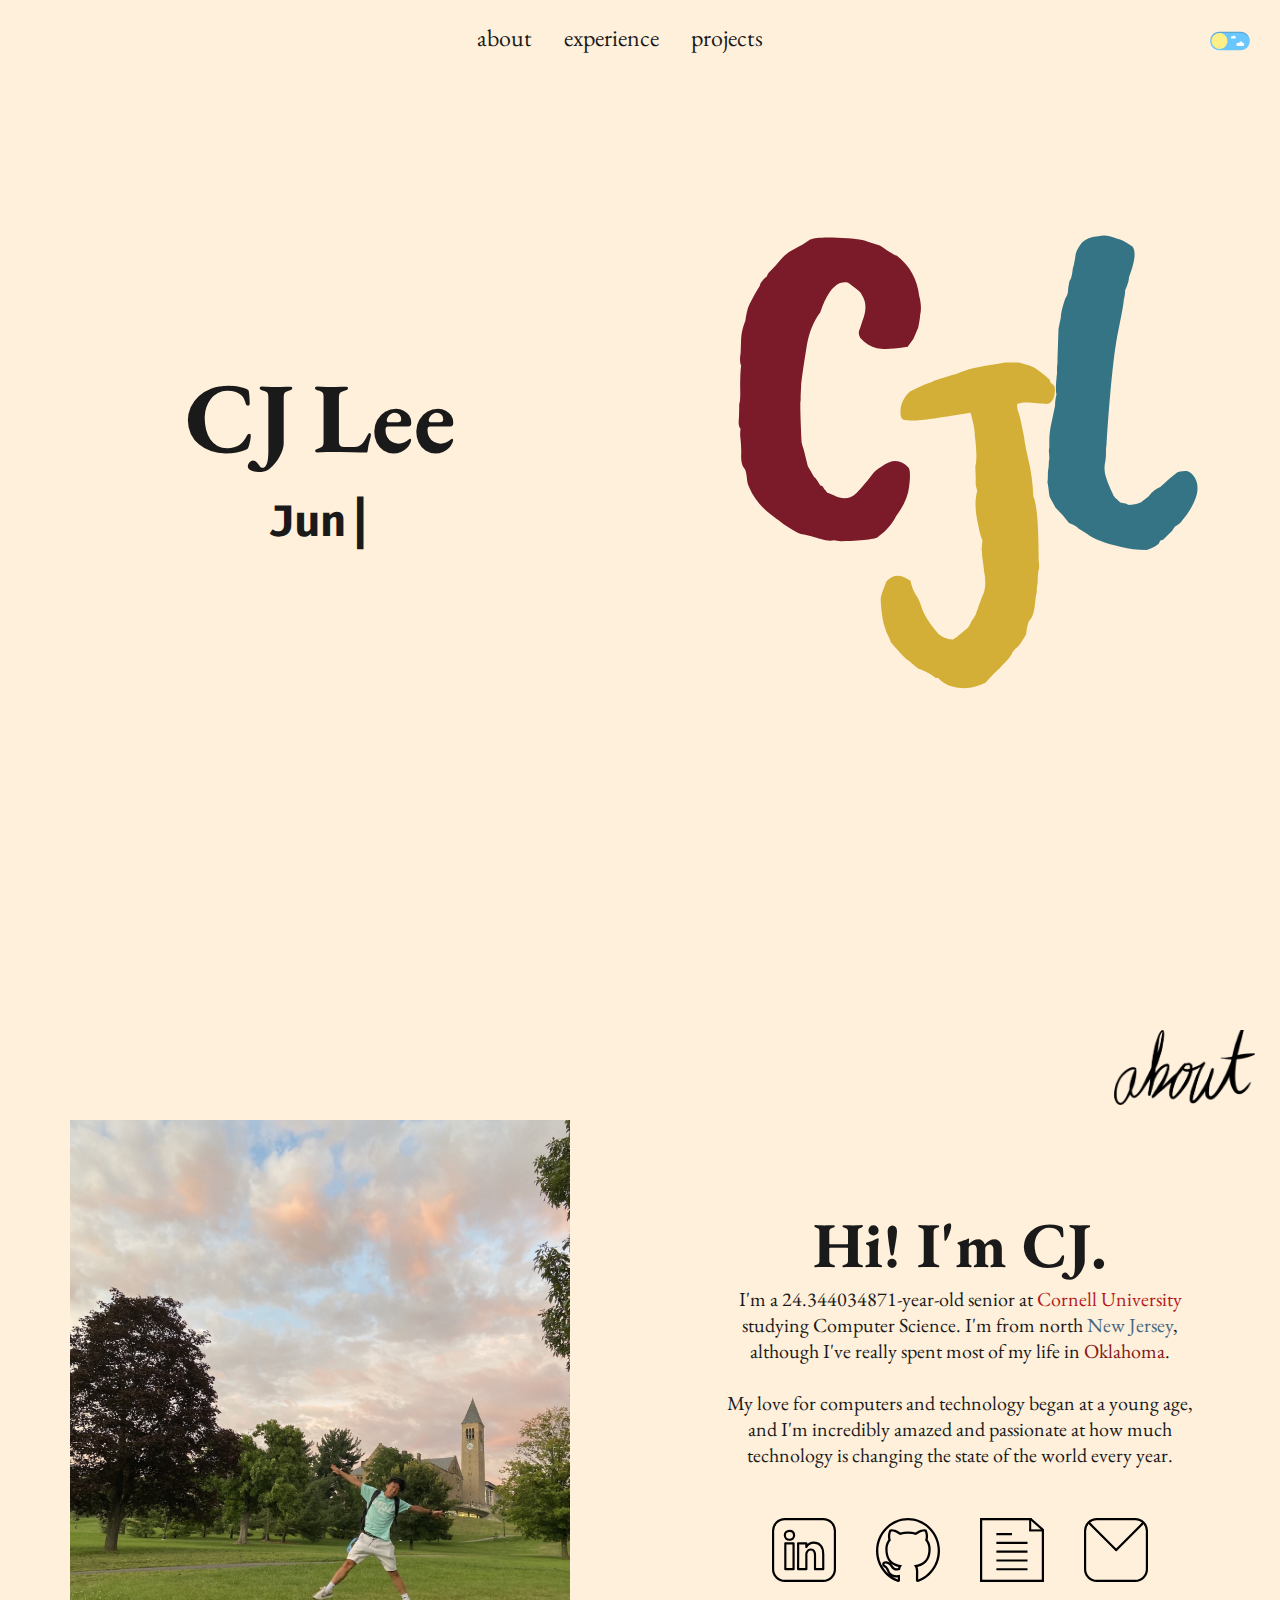
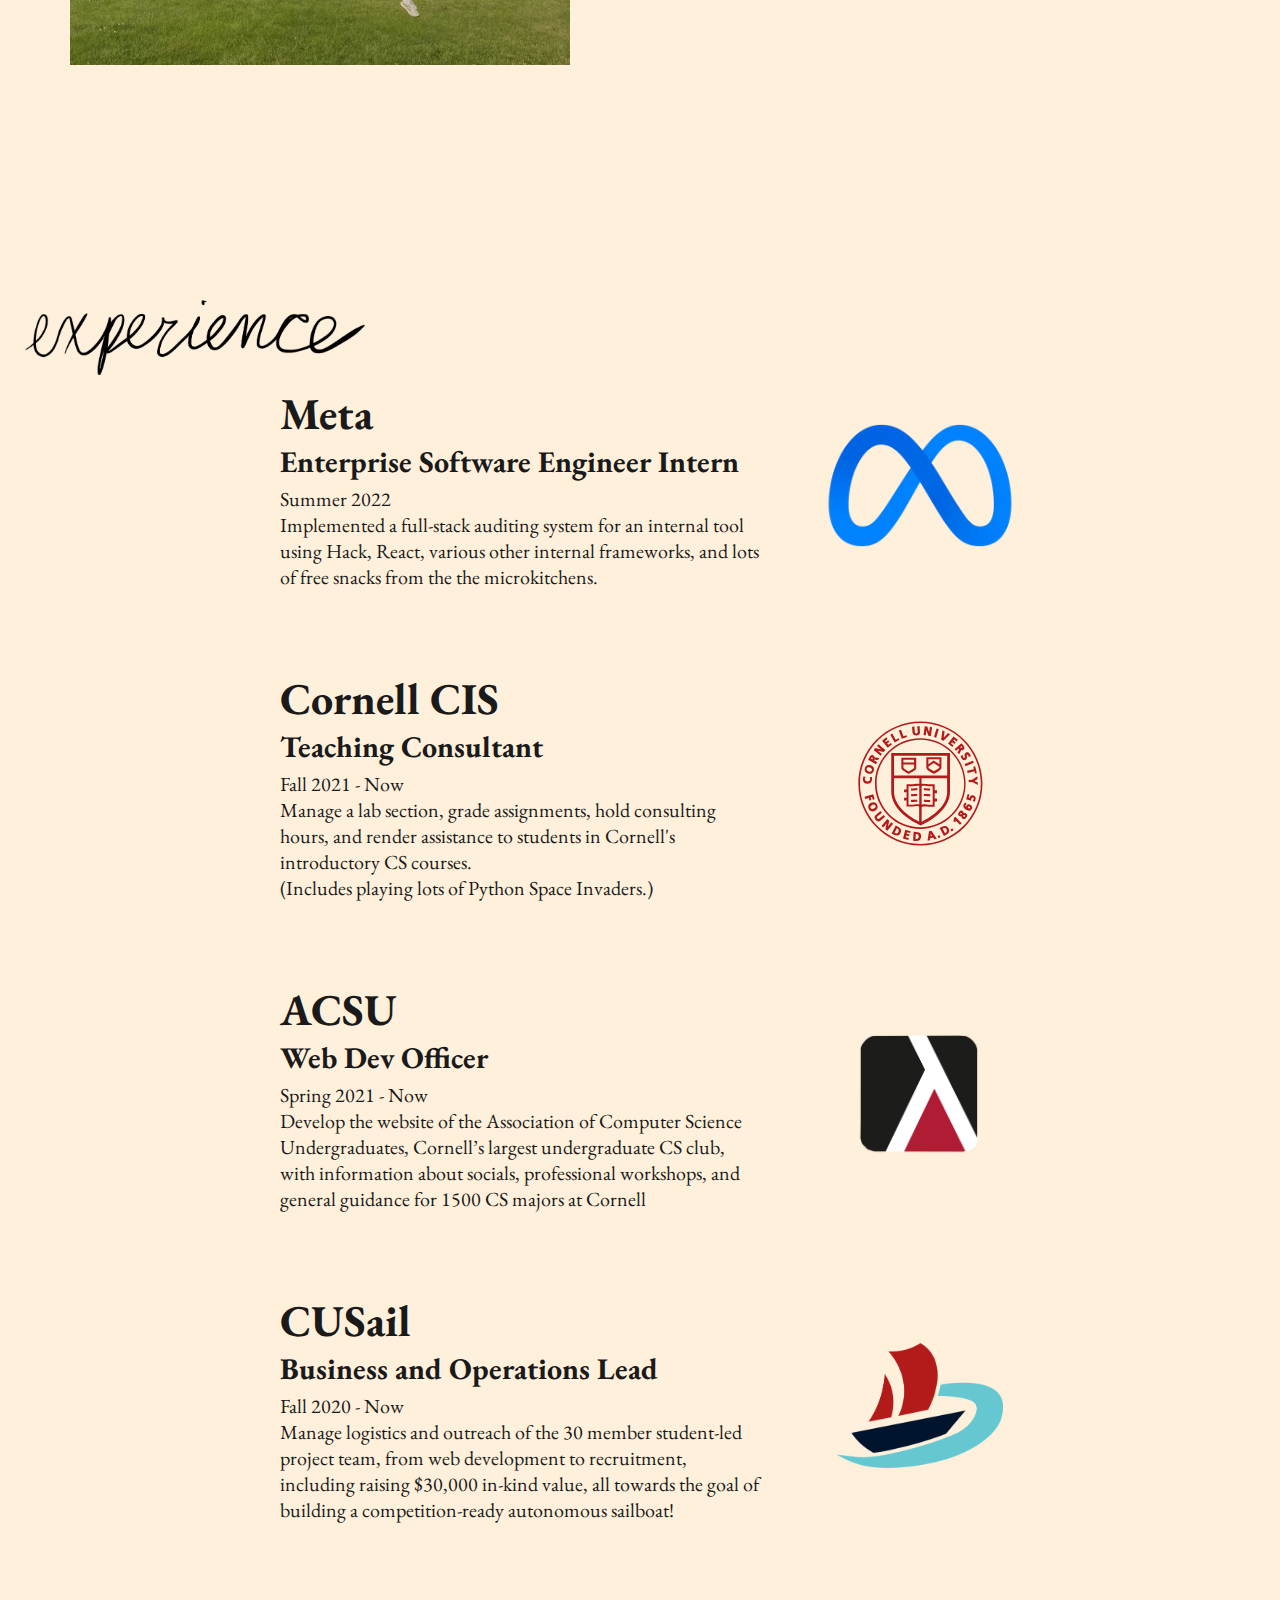
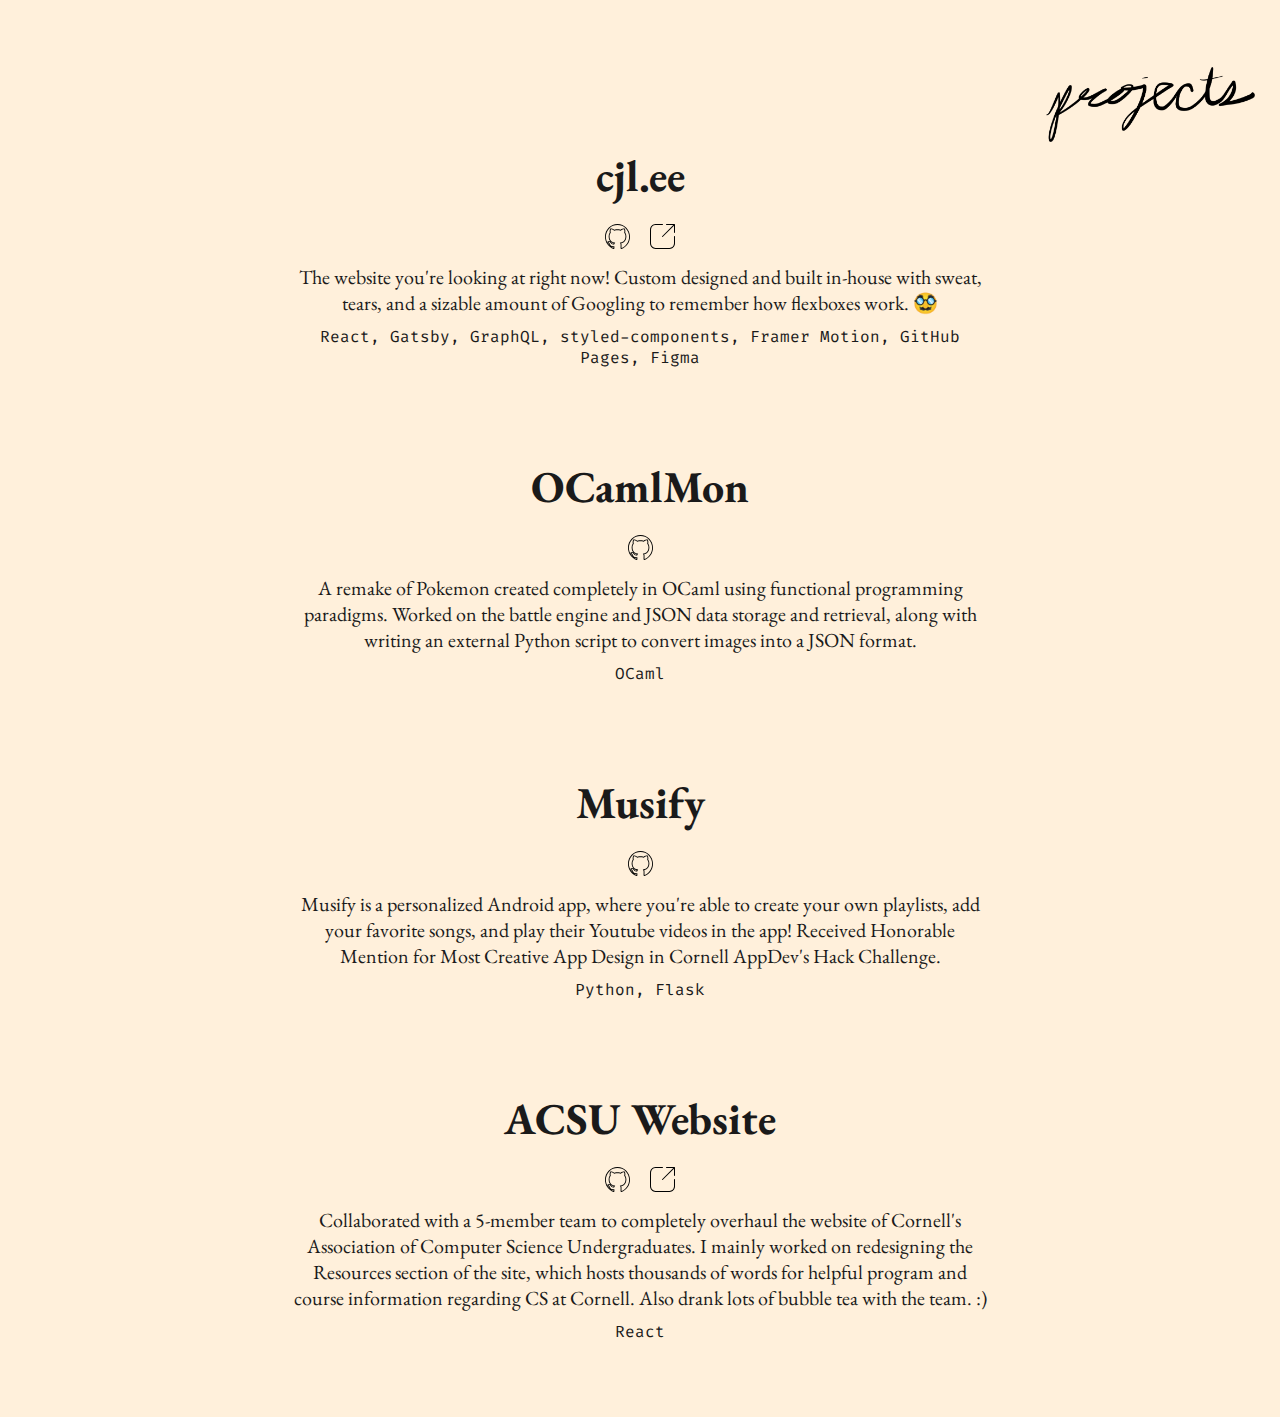
==== commit ded1b39b: "Updates" ====
--- a/index.html
+++ b/index.html
@@ -100,4 +100,4 @@
 --color-background: #FFF0DB;
 --color-blog: #ffe2bd;
 --color-blog2: #fcd8a9;
---color-hover: #fcd8a9; }</style><link as="script" rel="preload" href="/webpack-runtime-1f0b649868b9e75dea61.js"/><link as="script" rel="preload" href="/framework-fab26466f6939b34594c.js"/><link as="script" rel="preload" href="/app-2f2988c69a90cb4bf40f.js"/><link as="script" rel="preload" href="/ea88be26-e384379224360a4b3f9a.js"/><link as="script" rel="preload" href="/commons-67b11fb345210981c626.js"/><link as="script" rel="preload" href="/94222588b0570dcffb85ad1f86e8f5f5d20e834c-cb88d3b001fffc48aa5c.js"/><link as="script" rel="preload" href="/component---src-pages-index-js-b9f1c7864b9aa00463f8.js"/><link as="fetch" rel="preload" href="/page-data/index/page-data.json" crossorigin="anonymous"/><link as="fetch" rel="preload" href="/page-data/sq/d/1588082557.json" crossorigin="anonymous"/><link as="fetch" rel="preload" href="/page-data/sq/d/63159454.json" crossorigin="anonymous"/><link as="fetch" rel="preload" href="/page-data/app-data.json" crossorigin="anonymous"/></head><body><script>(function setColorsByTheme(){const colors={"global":{"light":"hsl(0deg, 0%, 10%)","dark":"hsl(0deg, 0%, 100%)"},"text":{"light":"hsl(0deg, 0%, 10%)","dark":"hsl(0deg, 0%, 100%)"},"background":{"light":"#FFF0DB","dark":"#262734"},"blog":{"light":"#ffe2bd","dark":"#282b4f"},"blog2":{"light":"#fcd8a9","dark":"#3a3f70"},"hover":{"light":"#fcd8a9","dark":"#30335e"}};const colorModeKey="color-mode";const colorModeCssProp="--initial-color-mode";const mql=window.matchMedia("(prefers-color-scheme: dark)");const prefersDarkFromMQ=mql.matches;const persistedPreference=window.localStorage.getItem(colorModeKey);let colorMode="light";const hasUsedToggle=typeof persistedPreference==="string";if(hasUsedToggle){colorMode=persistedPreference;}else{colorMode=prefersDarkFromMQ?"dark":"light";}let root=document.documentElement;root.style.setProperty(colorModeCssProp,colorMode);console.log(colors);Object.entries(colors).forEach(([name,colorByTheme])=>{const cssVarName=`--color-${name}`;console.log(`Adding color ${cssVarName}`);root.style.setProperty(cssVarName,colorByTheme[colorMode]);});})()</script><div id="___gatsby"><div style="outline:none" tabindex="-1" id="gatsby-focus-wrapper"><nav class="Header__Nav-sc-9eu2yh-0 cJgyuA"><div class="Header__NavMenu-sc-9eu2yh-1 cHXind"><a class="Header__NavLink-sc-9eu2yh-2 jDsvVD" href="/#about">about</a><a class="Header__NavLink-sc-9eu2yh-2 jDsvVD" href="/#experience">experience</a><a class="Header__NavLink-sc-9eu2yh-2 jDsvVD" href="/#projects">projects</a></div></nav><main><div class="Hero__HContainer-sc-18f8wjv-0 ktHHuR undefined bg"><div class="Hero__HColumn-sc-18f8wjv-1 ewonRX hTxt"><h1 aria-label="‎ CJ Lee ‎" class="AnimatedName__Heading-sc-n6vyjk-0 jYPcQq"><div aria-hidden="true" class="AnimatedName__Word-sc-n6vyjk-1 gaBnmR"><span aria-hidden="true" class="AnimatedName__Character-sc-n6vyjk-2 ewLPZY">‎</span></div><div aria-hidden="true" class="AnimatedName__Word-sc-n6vyjk-1 gaBnmR"><span aria-hidden="true" class="AnimatedName__Character-sc-n6vyjk-2 ewLPZY">C</span><span aria-hidden="true" class="AnimatedName__Character-sc-n6vyjk-2 ewLPZY">J</span></div><div aria-hidden="true" class="AnimatedName__Word-sc-n6vyjk-1 gaBnmR"><span aria-hidden="true" class="AnimatedName__Character-sc-n6vyjk-2 ewLPZY">L</span><span aria-hidden="true" class="AnimatedName__Character-sc-n6vyjk-2 ewLPZY">e</span><span aria-hidden="true" class="AnimatedName__Character-sc-n6vyjk-2 ewLPZY">e</span></div><div aria-hidden="true" class="AnimatedName__Word-sc-n6vyjk-1 gaBnmR"><span aria-hidden="true" class="AnimatedName__Character-sc-n6vyjk-2 ewLPZY">‎</span></div></h1><h3 class="Hero__HTitle-sc-18f8wjv-3 jDXYwD"><div class="Typewriter" data-testid="typewriter-wrapper"></div></h3></div><div class="Hero__HColumn-sc-18f8wjv-1 ewonRX hImg"><img src="[data-uri]" class="Hero__HImage-sc-18f8wjv-2 bKPuBj"/></div></div><div id="about" class="About__AboutContainer-sc-1kt5jo5-0 linJT"><h2 class="SectionHeading__Heading-sc-1lgexs-0 eomZer"><img src="/static/aboutw-e5783baeb0cde693d3e5790e1c687a32.png" class="SectionHeading__Title-sc-1lgexs-1 kUNkDC"/></h2><div class="About__AboutFlex-sc-1kt5jo5-1 cZtrwE"><div class="About__AboutColumn-sc-1kt5jo5-2 hsDXwW"><img src="/static/self-46e96d945f921c43c051c464e3e66879.jpg" class="About__AboutImage-sc-1kt5jo5-3 gsesGY"/></div><div class="About__AboutColumn-sc-1kt5jo5-2 hsDXwW"><h2 class="About__AboutIntro-sc-1kt5jo5-4 bGeFZW">Hi! I&#x27;m CJ.</h2><p class="About__AboutDetails-sc-1kt5jo5-5 edRTbC">I&#x27;m a <!-- -->20.735613091<!-- -->-year-old <!-- -->junior<!-- --> at <a href="https://www.facebook.com/Quandoalcinemasisognava/videos/titanic-1953-film-completo-titanic-is-a-1953-american-drama-film-directed-by-jea/964947974323758/?t=3900" target="_blank" style="color:#B31B1B">Cornell University</a> studying Computer Science. I&#x27;m from north <a href="https://youtu.be/2r0h2mNz91M?t=19" target="_blank" style="color:#486782">New Jersey</a>, although I&#x27;ve really spent most of my life in <a href="https://www.youtube.com/watch?v=n7JIFiI63XA" target="_blank" style="color:#841617">Oklahoma</a>.<br/><br/>My love for computers and technology began at a young age, and I&#x27;m incredibly amazed and passionate at how much technology is changing the state of the world every year.</p><span class="About__AboutIcon-sc-1kt5jo5-6 hKMwqF" style="display:inline-block"><a href="https://www.linkedin.com/in/cj-lee/" rel="noopener noreferrer" target="_blank"><img src="[data-uri]" style="width:100%"/></a></span><span class="About__AboutIcon-sc-1kt5jo5-6 hKMwqF" style="display:inline-block"><a href="https://github.com/choongjae" rel="noopener noreferrer" target="_blank"><img src="[data-uri]" style="width:100%"/></a></span><span class="About__AboutIcon-sc-1kt5jo5-6 hKMwqF" style="display:inline-block"><a href="/static/cjlee-resume-4d1afc20c0ac1e2be9cf906b2bc56464.pdf" rel="noopener noreferrer" target="_blank"><img src="[data-uri]" style="width:100%"/></a></span><span class="About__AboutIcon-sc-1kt5jo5-6 hKMwqF" style="display:inline-block"><a href="mailto:cl2362@cornell.edu" rel="noopener noreferrer" target="_blank"><img src="[data-uri]" style="width:100%"/></a></span></div></div></div><div id="experience" class="Experience__ExpContainer-sc-160a4hl-0 cZNtSI"><h2 class="SectionHeading__Heading-sc-1lgexs-0 eVWWWk"><img src="/static/experiencew-e097285fa86b5795b1d42f19e1bc4f23.png" class="SectionHeading__Title-sc-1lgexs-1 hRjXZo"/></h2><div class="Experience__ExpBoxes-sc-160a4hl-1 jGWCTb"><div class="Experience__ExpBox-sc-160a4hl-2 drzMgB"><div class="Experience__ExpColumn-sc-160a4hl-3 hAsnGT expTxt"><h3 class="Experience__ExpOrg-sc-160a4hl-4 bOjMLY">Meta</h3><h4 class="Experience__ExpTitle-sc-160a4hl-5 dywupW">Enterprise Software Engineer Intern</h4><p class="Experience__ExpBody-sc-160a4hl-6 dxvTRE">Summer 2022<br>     Implemented a full-stack auditing system for an internal tool using Hack,     React, various other internal frameworks, and lots of free snacks from the     the microkitchens.</p></div><div class="Experience__ExpColumn-sc-160a4hl-3 hAsnGT expImg"><img src="/static/meta-c384e4ffb97673c97d59885b8b02fd3e.png" class="Experience__ExpImg-sc-160a4hl-7 hyHlwS"/></div></div><div class="Experience__ExpBox-sc-160a4hl-2 drzMgB"><div class="Experience__ExpColumn-sc-160a4hl-3 hAsnGT expTxt"><h3 class="Experience__ExpOrg-sc-160a4hl-4 bOjMLY">Cornell CIS</h3><h4 class="Experience__ExpTitle-sc-160a4hl-5 dywupW">Teaching Consultant</h4><p class="Experience__ExpBody-sc-160a4hl-6 dxvTRE">Fall 2021 - Now<br>     Manage a lab section, grade assignments, hold consulting hours, and      render assistance to students in Cornell's introductory CS courses.<br>    (Includes playing lots of Python Space Invaders.)</p></div><div class="Experience__ExpColumn-sc-160a4hl-3 hAsnGT expImg"><img src="/static/cornell-6b8ed5a66c6d9c7b3ead58d41c11e979.svg" class="Experience__ExpImg-sc-160a4hl-7 hyHlwS"/></div></div><div class="Experience__ExpBox-sc-160a4hl-2 drzMgB"><div class="Experience__ExpColumn-sc-160a4hl-3 hAsnGT expTxt"><h3 class="Experience__ExpOrg-sc-160a4hl-4 bOjMLY">ACSU</h3><h4 class="Experience__ExpTitle-sc-160a4hl-5 dywupW">Web Dev Officer</h4><p class="Experience__ExpBody-sc-160a4hl-6 dxvTRE">Spring 2021 - Now<br>     Develop the website of the Association of Computer Science Undergraduates,     Cornell’s largest undergraduate CS club, with information about socials,     professional workshops, and general guidance for 1500 CS majors at Cornell<br></p></div><div class="Experience__ExpColumn-sc-160a4hl-3 hAsnGT expImg"><img src="[data-uri]" class="Experience__ExpImg-sc-160a4hl-7 hyHlwS"/></div></div><div class="Experience__ExpBox-sc-160a4hl-2 drzMgB"><div class="Experience__ExpColumn-sc-160a4hl-3 hAsnGT expTxt"><h3 class="Experience__ExpOrg-sc-160a4hl-4 bOjMLY">CUSail</h3><h4 class="Experience__ExpTitle-sc-160a4hl-5 dywupW">Business and Operations Lead</h4><p class="Experience__ExpBody-sc-160a4hl-6 dxvTRE">Fall 2020 - Now <br>    Manage logistics and outreach of the 30 member student-led project team,     from web development to recruitment, including raising $30,000 in-kind value,    all towards the goal of building a competition-ready autonomous sailboat!    </p></div><div class="Experience__ExpColumn-sc-160a4hl-3 hAsnGT expImg"><img src="/static/cusail-a353913e9409eeb59a34ccb8542c2f25.png" class="Experience__ExpImg-sc-160a4hl-7 hyHlwS"/></div></div></div></div><div id="projects" class="Projects__ProjectContainer-sc-1063zfe-0 ixYfYw"><h2 class="SectionHeading__Heading-sc-1lgexs-0 eomZer"><img src="/static/projectsw-6ea52babc2d10594a50421a4fb1c463c.png" class="SectionHeading__Title-sc-1lgexs-1 hRjXZo"/></h2><div class="Projects__ProjectBoxes-sc-1063zfe-1 gIzAoQ"><div class="Projects__ProjectDetails-sc-1063zfe-2 gEGsOp"><h3 class="Projects__ProjectTitle-sc-1063zfe-3 fboliv">cjl.ee</h3><div class="Projects__ProjectLinks-sc-1063zfe-4 hlPEke"><div class="Projects__ProjectLinks-sc-1063zfe-4 hlPEke"><span class="Projects__ProjectLinkIcon-sc-1063zfe-5 dROvdw"><span class="Projects__ProjectIcon-sc-1063zfe-8 gyPSLu" style="display:inline-block"><a href="https://github.com/choongjae/cjl.ee" rel="noopener noreferrer" target="_blank"><img src="[data-uri]" style="width:100%"/></a></span></span><span class="Projects__ProjectLinkIcon-sc-1063zfe-5 dROvdw"><span class="Projects__ProjectIcon-sc-1063zfe-8 gyPSLu" style="display:inline-block"><a href="https://cjl.ee/secret" rel="noopener noreferrer" target="_blank"><img src="[data-uri]" style="width:100%"/></a></span></span></div></div><p class="Projects__ProjectDescription-sc-1063zfe-6 hmWMLF">The website you&#x27;re looking at right now! Custom designed and built in-house      with sweat, tears, and a sizable amount of Googling to remember how flexboxes      work. 🥸</p><p class="Projects__ProjectTools-sc-1063zfe-7 efneAH">React, Gatsby, GraphQL, styled-components, Framer Motion, GitHub Pages, Figma</p></div><div class="Projects__ProjectDetails-sc-1063zfe-2 gEGsOp"><h3 class="Projects__ProjectTitle-sc-1063zfe-3 fboliv">OCamlMon</h3><div class="Projects__ProjectLinks-sc-1063zfe-4 hlPEke"><div class="Projects__ProjectLinks-sc-1063zfe-4 hlPEke"><span class="Projects__ProjectLinkIcon-sc-1063zfe-5 dROvdw"><span class="Projects__ProjectIcon-sc-1063zfe-8 gyPSLu" style="display:inline-block"><a href="https://github.com/choongjae/OCamlMon" rel="noopener noreferrer" target="_blank"><img src="[data-uri]" style="width:100%"/></a></span></span></div></div><p class="Projects__ProjectDescription-sc-1063zfe-6 hmWMLF">A remake of Pokemon created completely in OCaml using functional       programming paradigms. Worked on the battle engine and JSON data storage       and retrieval, along with writing an external Python script to convert       images into a JSON format.</p><p class="Projects__ProjectTools-sc-1063zfe-7 efneAH">OCaml</p></div><div class="Projects__ProjectDetails-sc-1063zfe-2 gEGsOp"><h3 class="Projects__ProjectTitle-sc-1063zfe-3 fboliv">Musify</h3><div class="Projects__ProjectLinks-sc-1063zfe-4 hlPEke"><div class="Projects__ProjectLinks-sc-1063zfe-4 hlPEke"><span class="Projects__ProjectLinkIcon-sc-1063zfe-5 dROvdw"><span class="Projects__ProjectIcon-sc-1063zfe-8 gyPSLu" style="display:inline-block"><a href="https://github.com/zaedaamrin/HackChallenge2021" rel="noopener noreferrer" target="_blank"><img src="[data-uri]" style="width:100%"/></a></span></span></div></div><p class="Projects__ProjectDescription-sc-1063zfe-6 hmWMLF">Musify is a personalized Android app, where you&#x27;re able to create your       own playlists, add your favorite songs, and play their Youtube videos       in the app! Received Honorable Mention for Most Creative App Design in       Cornell AppDev&#x27;s Hack Challenge.</p><p class="Projects__ProjectTools-sc-1063zfe-7 efneAH">Python, Flask</p></div><div class="Projects__ProjectDetails-sc-1063zfe-2 gEGsOp"><h3 class="Projects__ProjectTitle-sc-1063zfe-3 fboliv">ACSU Website</h3><div class="Projects__ProjectLinks-sc-1063zfe-4 hlPEke"><div class="Projects__ProjectLinks-sc-1063zfe-4 hlPEke"><span class="Projects__ProjectLinkIcon-sc-1063zfe-5 dROvdw"><span class="Projects__ProjectIcon-sc-1063zfe-8 gyPSLu" style="display:inline-block"><a href="https://github.com/cornellacsu/new_web_react" rel="noopener noreferrer" target="_blank"><img src="[data-uri]" style="width:100%"/></a></span></span><span class="Projects__ProjectLinkIcon-sc-1063zfe-5 dROvdw"><span class="Projects__ProjectIcon-sc-1063zfe-8 gyPSLu" style="display:inline-block"><a href="https://acsu.cornell.edu/" rel="noopener noreferrer" target="_blank"><img src="[data-uri]" style="width:100%"/></a></span></span></div></div><p class="Projects__ProjectDescription-sc-1063zfe-6 hmWMLF">Collaborated with a 5-member team to completely overhaul the website of       Cornell&#x27;s Association of Computer Science Undergraduates. I mainly worked on       redesigning the Resources section of the site, which hosts thousands of words       for helpful program and course information regarding CS at Cornell.       Also drank lots of bubble tea with the team. :)</p><p class="Projects__ProjectTools-sc-1063zfe-7 efneAH">React</p></div></div></div></main></div><div id="gatsby-announcer" style="position:absolute;top:0;width:1px;height:1px;padding:0;overflow:hidden;clip:rect(0, 0, 0, 0);white-space:nowrap;border:0" aria-live="assertive" aria-atomic="true"></div></div><script id="gatsby-script-loader">/*<![CDATA[*/window.pagePath="/";/*]]>*/</script><script id="gatsby-chunk-mapping">/*<![CDATA[*/window.___chunkMapping={"polyfill":["/polyfill-635a9dfd597478a1f0fa.js"],"app":["/app-2f2988c69a90cb4bf40f.js"],"component---src-pages-404-js":["/component---src-pages-404-js-d654d3b064041702f604.js"],"component---src-pages-blog-js":["/component---src-pages-blog-js-0e8eb59e75a755ddf26a.js"],"component---src-pages-index-js":["/component---src-pages-index-js-b9f1c7864b9aa00463f8.js"],"component---src-pages-secret-js":["/component---src-pages-secret-js-280590fad5f652325350.js"],"component---src-templates-blog-template-js":["/component---src-templates-blog-template-js-660f1da1f6968847c03c.js"]};/*]]>*/</script><script src="/polyfill-635a9dfd597478a1f0fa.js" nomodule=""></script><script src="/component---src-pages-index-js-b9f1c7864b9aa00463f8.js" async=""></script><script src="/94222588b0570dcffb85ad1f86e8f5f5d20e834c-cb88d3b001fffc48aa5c.js" async=""></script><script src="/commons-67b11fb345210981c626.js" async=""></script><script src="/ea88be26-e384379224360a4b3f9a.js" async=""></script><script src="/app-2f2988c69a90cb4bf40f.js" async=""></script><script src="/framework-fab26466f6939b34594c.js" async=""></script><script src="/webpack-runtime-1f0b649868b9e75dea61.js" async=""></script></body></html>+--color-hover: #fcd8a9; }</style><link as="script" rel="preload" href="/webpack-runtime-1f0b649868b9e75dea61.js"/><link as="script" rel="preload" href="/framework-fab26466f6939b34594c.js"/><link as="script" rel="preload" href="/app-c004cec60a470f26a9a9.js"/><link as="script" rel="preload" href="/ea88be26-e384379224360a4b3f9a.js"/><link as="script" rel="preload" href="/commons-67b11fb345210981c626.js"/><link as="script" rel="preload" href="/94222588b0570dcffb85ad1f86e8f5f5d20e834c-cb88d3b001fffc48aa5c.js"/><link as="script" rel="preload" href="/component---src-pages-index-js-b9f1c7864b9aa00463f8.js"/><link as="fetch" rel="preload" href="/page-data/index/page-data.json" crossorigin="anonymous"/><link as="fetch" rel="preload" href="/page-data/sq/d/1588082557.json" crossorigin="anonymous"/><link as="fetch" rel="preload" href="/page-data/sq/d/63159454.json" crossorigin="anonymous"/><link as="fetch" rel="preload" href="/page-data/app-data.json" crossorigin="anonymous"/></head><body><script>(function setColorsByTheme(){const colors={"global":{"light":"hsl(0deg, 0%, 10%)","dark":"hsl(0deg, 0%, 100%)"},"text":{"light":"hsl(0deg, 0%, 10%)","dark":"hsl(0deg, 0%, 100%)"},"background":{"light":"#FFF0DB","dark":"#262734"},"blog":{"light":"#ffe2bd","dark":"#282b4f"},"blog2":{"light":"#fcd8a9","dark":"#3a3f70"},"hover":{"light":"#fcd8a9","dark":"#30335e"}};const colorModeKey="color-mode";const colorModeCssProp="--initial-color-mode";const mql=window.matchMedia("(prefers-color-scheme: dark)");const prefersDarkFromMQ=mql.matches;const persistedPreference=window.localStorage.getItem(colorModeKey);let colorMode="light";const hasUsedToggle=typeof persistedPreference==="string";if(hasUsedToggle){colorMode=persistedPreference;}else{colorMode=prefersDarkFromMQ?"dark":"light";}let root=document.documentElement;root.style.setProperty(colorModeCssProp,colorMode);console.log(colors);Object.entries(colors).forEach(([name,colorByTheme])=>{const cssVarName=`--color-${name}`;console.log(`Adding color ${cssVarName}`);root.style.setProperty(cssVarName,colorByTheme[colorMode]);});})()</script><div id="___gatsby"><div style="outline:none" tabindex="-1" id="gatsby-focus-wrapper"><nav class="Header__Nav-sc-9eu2yh-0 cJgyuA"><div class="Header__NavMenu-sc-9eu2yh-1 cHXind"><a class="Header__NavLink-sc-9eu2yh-2 jDsvVD" href="/#about">about</a><a class="Header__NavLink-sc-9eu2yh-2 jDsvVD" href="/#experience">experience</a><a class="Header__NavLink-sc-9eu2yh-2 jDsvVD" href="/#projects">projects</a></div></nav><main><div class="Hero__HContainer-sc-18f8wjv-0 ktHHuR undefined bg"><div class="Hero__HColumn-sc-18f8wjv-1 ewonRX hTxt"><h1 aria-label="‎ CJ Lee ‎" class="AnimatedName__Heading-sc-n6vyjk-0 jYPcQq"><div aria-hidden="true" class="AnimatedName__Word-sc-n6vyjk-1 gaBnmR"><span aria-hidden="true" class="AnimatedName__Character-sc-n6vyjk-2 ewLPZY">‎</span></div><div aria-hidden="true" class="AnimatedName__Word-sc-n6vyjk-1 gaBnmR"><span aria-hidden="true" class="AnimatedName__Character-sc-n6vyjk-2 ewLPZY">C</span><span aria-hidden="true" class="AnimatedName__Character-sc-n6vyjk-2 ewLPZY">J</span></div><div aria-hidden="true" class="AnimatedName__Word-sc-n6vyjk-1 gaBnmR"><span aria-hidden="true" class="AnimatedName__Character-sc-n6vyjk-2 ewLPZY">L</span><span aria-hidden="true" class="AnimatedName__Character-sc-n6vyjk-2 ewLPZY">e</span><span aria-hidden="true" class="AnimatedName__Character-sc-n6vyjk-2 ewLPZY">e</span></div><div aria-hidden="true" class="AnimatedName__Word-sc-n6vyjk-1 gaBnmR"><span aria-hidden="true" class="AnimatedName__Character-sc-n6vyjk-2 ewLPZY">‎</span></div></h1><h3 class="Hero__HTitle-sc-18f8wjv-3 jDXYwD"><div class="Typewriter" data-testid="typewriter-wrapper"></div></h3></div><div class="Hero__HColumn-sc-18f8wjv-1 ewonRX hImg"><img src="[data-uri]" class="Hero__HImage-sc-18f8wjv-2 bKPuBj"/></div></div><div id="about" class="About__AboutContainer-sc-1kt5jo5-0 linJT"><h2 class="SectionHeading__Heading-sc-1lgexs-0 eomZer"><img src="/static/aboutw-e5783baeb0cde693d3e5790e1c687a32.png" class="SectionHeading__Title-sc-1lgexs-1 kUNkDC"/></h2><div class="About__AboutFlex-sc-1kt5jo5-1 cZtrwE"><div class="About__AboutColumn-sc-1kt5jo5-2 hsDXwW"><img src="/static/self-46e96d945f921c43c051c464e3e66879.jpg" class="About__AboutImage-sc-1kt5jo5-3 gsesGY"/></div><div class="About__AboutColumn-sc-1kt5jo5-2 hsDXwW"><h2 class="About__AboutIntro-sc-1kt5jo5-4 bGeFZW">Hi! I&#x27;m CJ.</h2><p class="About__AboutDetails-sc-1kt5jo5-5 edRTbC">I&#x27;m a <!-- -->20.737706060<!-- -->-year-old <!-- -->junior<!-- --> at <a href="https://www.facebook.com/Quandoalcinemasisognava/videos/titanic-1953-film-completo-titanic-is-a-1953-american-drama-film-directed-by-jea/964947974323758/?t=3900" target="_blank" style="color:#B31B1B">Cornell University</a> studying Computer Science. I&#x27;m from north <a href="https://youtu.be/2r0h2mNz91M?t=19" target="_blank" style="color:#486782">New Jersey</a>, although I&#x27;ve really spent most of my life in <a href="https://www.youtube.com/watch?v=n7JIFiI63XA" target="_blank" style="color:#841617">Oklahoma</a>.<br/><br/>My love for computers and technology began at a young age, and I&#x27;m incredibly amazed and passionate at how much technology is changing the state of the world every year.</p><span class="About__AboutIcon-sc-1kt5jo5-6 hKMwqF" style="display:inline-block"><a href="https://www.linkedin.com/in/cj-lee/" rel="noopener noreferrer" target="_blank"><img src="[data-uri]" style="width:100%"/></a></span><span class="About__AboutIcon-sc-1kt5jo5-6 hKMwqF" style="display:inline-block"><a href="https://github.com/choongjae" rel="noopener noreferrer" target="_blank"><img src="[data-uri]" style="width:100%"/></a></span><span class="About__AboutIcon-sc-1kt5jo5-6 hKMwqF" style="display:inline-block"><a href="/static/cjlee-resume-4d1afc20c0ac1e2be9cf906b2bc56464.pdf" rel="noopener noreferrer" target="_blank"><img src="[data-uri]" style="width:100%"/></a></span><span class="About__AboutIcon-sc-1kt5jo5-6 hKMwqF" style="display:inline-block"><a href="mailto:cl2362@cornell.edu" rel="noopener noreferrer" target="_blank"><img src="[data-uri]" style="width:100%"/></a></span></div></div></div><div id="experience" class="Experience__ExpContainer-sc-160a4hl-0 cZNtSI"><h2 class="SectionHeading__Heading-sc-1lgexs-0 eVWWWk"><img src="/static/experiencew-e097285fa86b5795b1d42f19e1bc4f23.png" class="SectionHeading__Title-sc-1lgexs-1 hRjXZo"/></h2><div class="Experience__ExpBoxes-sc-160a4hl-1 jGWCTb"><div class="Experience__ExpBox-sc-160a4hl-2 drzMgB"><div class="Experience__ExpColumn-sc-160a4hl-3 hAsnGT expTxt"><h3 class="Experience__ExpOrg-sc-160a4hl-4 bOjMLY">Meta</h3><h4 class="Experience__ExpTitle-sc-160a4hl-5 dywupW">Enterprise Software Engineer Intern</h4><p class="Experience__ExpBody-sc-160a4hl-6 dxvTRE">Summer 2022<br>     Implemented a full-stack auditing system for an internal tool using Hack,     React, various other internal frameworks, and lots of free snacks from the     the microkitchens.</p></div><div class="Experience__ExpColumn-sc-160a4hl-3 hAsnGT expImg"><img src="/static/meta-c384e4ffb97673c97d59885b8b02fd3e.png" class="Experience__ExpImg-sc-160a4hl-7 hyHlwS"/></div></div><div class="Experience__ExpBox-sc-160a4hl-2 drzMgB"><div class="Experience__ExpColumn-sc-160a4hl-3 hAsnGT expTxt"><h3 class="Experience__ExpOrg-sc-160a4hl-4 bOjMLY">Cornell CIS</h3><h4 class="Experience__ExpTitle-sc-160a4hl-5 dywupW">Teaching Consultant</h4><p class="Experience__ExpBody-sc-160a4hl-6 dxvTRE">Fall 2021 - Now<br>     Manage a lab section, grade assignments, hold consulting hours, and      render assistance to students in Cornell's introductory CS courses.<br>    (Includes playing lots of Python Space Invaders.)</p></div><div class="Experience__ExpColumn-sc-160a4hl-3 hAsnGT expImg"><img src="/static/cornell-6b8ed5a66c6d9c7b3ead58d41c11e979.svg" class="Experience__ExpImg-sc-160a4hl-7 hyHlwS"/></div></div><div class="Experience__ExpBox-sc-160a4hl-2 drzMgB"><div class="Experience__ExpColumn-sc-160a4hl-3 hAsnGT expTxt"><h3 class="Experience__ExpOrg-sc-160a4hl-4 bOjMLY">ACSU</h3><h4 class="Experience__ExpTitle-sc-160a4hl-5 dywupW">Web Dev Officer</h4><p class="Experience__ExpBody-sc-160a4hl-6 dxvTRE">Spring 2021 - Now<br>     Develop the website of the Association of Computer Science Undergraduates,     Cornell’s largest undergraduate CS club, with information about socials,     professional workshops, and general guidance for 1500 CS majors at Cornell<br></p></div><div class="Experience__ExpColumn-sc-160a4hl-3 hAsnGT expImg"><img src="[data-uri]" class="Experience__ExpImg-sc-160a4hl-7 hyHlwS"/></div></div><div class="Experience__ExpBox-sc-160a4hl-2 drzMgB"><div class="Experience__ExpColumn-sc-160a4hl-3 hAsnGT expTxt"><h3 class="Experience__ExpOrg-sc-160a4hl-4 bOjMLY">CUSail</h3><h4 class="Experience__ExpTitle-sc-160a4hl-5 dywupW">Business and Operations Lead</h4><p class="Experience__ExpBody-sc-160a4hl-6 dxvTRE">Fall 2020 - Now <br>    Manage logistics and outreach of the 30 member student-led project team,     from web development to recruitment, including raising $30,000 in-kind value,    all towards the goal of building a competition-ready autonomous sailboat!    </p></div><div class="Experience__ExpColumn-sc-160a4hl-3 hAsnGT expImg"><img src="/static/cusail-a353913e9409eeb59a34ccb8542c2f25.png" class="Experience__ExpImg-sc-160a4hl-7 hyHlwS"/></div></div></div></div><div id="projects" class="Projects__ProjectContainer-sc-1063zfe-0 ixYfYw"><h2 class="SectionHeading__Heading-sc-1lgexs-0 eomZer"><img src="/static/projectsw-6ea52babc2d10594a50421a4fb1c463c.png" class="SectionHeading__Title-sc-1lgexs-1 hRjXZo"/></h2><div class="Projects__ProjectBoxes-sc-1063zfe-1 gIzAoQ"><div class="Projects__ProjectDetails-sc-1063zfe-2 gEGsOp"><h3 class="Projects__ProjectTitle-sc-1063zfe-3 fboliv">cjl.ee</h3><div class="Projects__ProjectLinks-sc-1063zfe-4 hlPEke"><div class="Projects__ProjectLinks-sc-1063zfe-4 hlPEke"><span class="Projects__ProjectLinkIcon-sc-1063zfe-5 dROvdw"><span class="Projects__ProjectIcon-sc-1063zfe-8 gyPSLu" style="display:inline-block"><a href="https://github.com/choongjae/cjl.ee" rel="noopener noreferrer" target="_blank"><img src="[data-uri]" style="width:100%"/></a></span></span><span class="Projects__ProjectLinkIcon-sc-1063zfe-5 dROvdw"><span class="Projects__ProjectIcon-sc-1063zfe-8 gyPSLu" style="display:inline-block"><a href="https://cjl.ee/secret" rel="noopener noreferrer" target="_blank"><img src="[data-uri]" style="width:100%"/></a></span></span></div></div><p class="Projects__ProjectDescription-sc-1063zfe-6 hmWMLF">The website you&#x27;re looking at right now! Custom designed and built in-house      with sweat, tears, and a sizable amount of Googling to remember how flexboxes      work. 🥸</p><p class="Projects__ProjectTools-sc-1063zfe-7 efneAH">React, Gatsby, GraphQL, styled-components, Framer Motion, GitHub Pages, Figma</p></div><div class="Projects__ProjectDetails-sc-1063zfe-2 gEGsOp"><h3 class="Projects__ProjectTitle-sc-1063zfe-3 fboliv">OCamlMon</h3><div class="Projects__ProjectLinks-sc-1063zfe-4 hlPEke"><div class="Projects__ProjectLinks-sc-1063zfe-4 hlPEke"><span class="Projects__ProjectLinkIcon-sc-1063zfe-5 dROvdw"><span class="Projects__ProjectIcon-sc-1063zfe-8 gyPSLu" style="display:inline-block"><a href="https://github.com/choongjae/OCamlMon" rel="noopener noreferrer" target="_blank"><img src="[data-uri]" style="width:100%"/></a></span></span></div></div><p class="Projects__ProjectDescription-sc-1063zfe-6 hmWMLF">A remake of Pokemon created completely in OCaml using functional       programming paradigms. Worked on the battle engine and JSON data storage       and retrieval, along with writing an external Python script to convert       images into a JSON format.</p><p class="Projects__ProjectTools-sc-1063zfe-7 efneAH">OCaml</p></div><div class="Projects__ProjectDetails-sc-1063zfe-2 gEGsOp"><h3 class="Projects__ProjectTitle-sc-1063zfe-3 fboliv">Musify</h3><div class="Projects__ProjectLinks-sc-1063zfe-4 hlPEke"><div class="Projects__ProjectLinks-sc-1063zfe-4 hlPEke"><span class="Projects__ProjectLinkIcon-sc-1063zfe-5 dROvdw"><span class="Projects__ProjectIcon-sc-1063zfe-8 gyPSLu" style="display:inline-block"><a href="https://github.com/zaedaamrin/HackChallenge2021" rel="noopener noreferrer" target="_blank"><img src="[data-uri]" style="width:100%"/></a></span></span></div></div><p class="Projects__ProjectDescription-sc-1063zfe-6 hmWMLF">Musify is a personalized Android app, where you&#x27;re able to create your       own playlists, add your favorite songs, and play their Youtube videos       in the app! Received Honorable Mention for Most Creative App Design in       Cornell AppDev&#x27;s Hack Challenge.</p><p class="Projects__ProjectTools-sc-1063zfe-7 efneAH">Python, Flask</p></div><div class="Projects__ProjectDetails-sc-1063zfe-2 gEGsOp"><h3 class="Projects__ProjectTitle-sc-1063zfe-3 fboliv">ACSU Website</h3><div class="Projects__ProjectLinks-sc-1063zfe-4 hlPEke"><div class="Projects__ProjectLinks-sc-1063zfe-4 hlPEke"><span class="Projects__ProjectLinkIcon-sc-1063zfe-5 dROvdw"><span class="Projects__ProjectIcon-sc-1063zfe-8 gyPSLu" style="display:inline-block"><a href="https://github.com/cornellacsu/new_web_react" rel="noopener noreferrer" target="_blank"><img src="[data-uri]" style="width:100%"/></a></span></span><span class="Projects__ProjectLinkIcon-sc-1063zfe-5 dROvdw"><span class="Projects__ProjectIcon-sc-1063zfe-8 gyPSLu" style="display:inline-block"><a href="https://acsu.cornell.edu/" rel="noopener noreferrer" target="_blank"><img src="[data-uri]" style="width:100%"/></a></span></span></div></div><p class="Projects__ProjectDescription-sc-1063zfe-6 hmWMLF">Collaborated with a 5-member team to completely overhaul the website of       Cornell&#x27;s Association of Computer Science Undergraduates. I mainly worked on       redesigning the Resources section of the site, which hosts thousands of words       for helpful program and course information regarding CS at Cornell.       Also drank lots of bubble tea with the team. :)</p><p class="Projects__ProjectTools-sc-1063zfe-7 efneAH">React</p></div></div></div></main></div><div id="gatsby-announcer" style="position:absolute;top:0;width:1px;height:1px;padding:0;overflow:hidden;clip:rect(0, 0, 0, 0);white-space:nowrap;border:0" aria-live="assertive" aria-atomic="true"></div></div><script id="gatsby-script-loader">/*<![CDATA[*/window.pagePath="/";/*]]>*/</script><script id="gatsby-chunk-mapping">/*<![CDATA[*/window.___chunkMapping={"polyfill":["/polyfill-635a9dfd597478a1f0fa.js"],"app":["/app-c004cec60a470f26a9a9.js"],"component---src-pages-404-js":["/component---src-pages-404-js-d654d3b064041702f604.js"],"component---src-pages-blog-js":["/component---src-pages-blog-js-0e8eb59e75a755ddf26a.js"],"component---src-pages-index-js":["/component---src-pages-index-js-b9f1c7864b9aa00463f8.js"],"component---src-pages-secret-js":["/component---src-pages-secret-js-280590fad5f652325350.js"],"component---src-templates-blog-template-js":["/component---src-templates-blog-template-js-660f1da1f6968847c03c.js"]};/*]]>*/</script><script src="/polyfill-635a9dfd597478a1f0fa.js" nomodule=""></script><script src="/component---src-pages-index-js-b9f1c7864b9aa00463f8.js" async=""></script><script src="/94222588b0570dcffb85ad1f86e8f5f5d20e834c-cb88d3b001fffc48aa5c.js" async=""></script><script src="/commons-67b11fb345210981c626.js" async=""></script><script src="/ea88be26-e384379224360a4b3f9a.js" async=""></script><script src="/app-c004cec60a470f26a9a9.js" async=""></script><script src="/framework-fab26466f6939b34594c.js" async=""></script><script src="/webpack-runtime-1f0b649868b9e75dea61.js" async=""></script></body></html>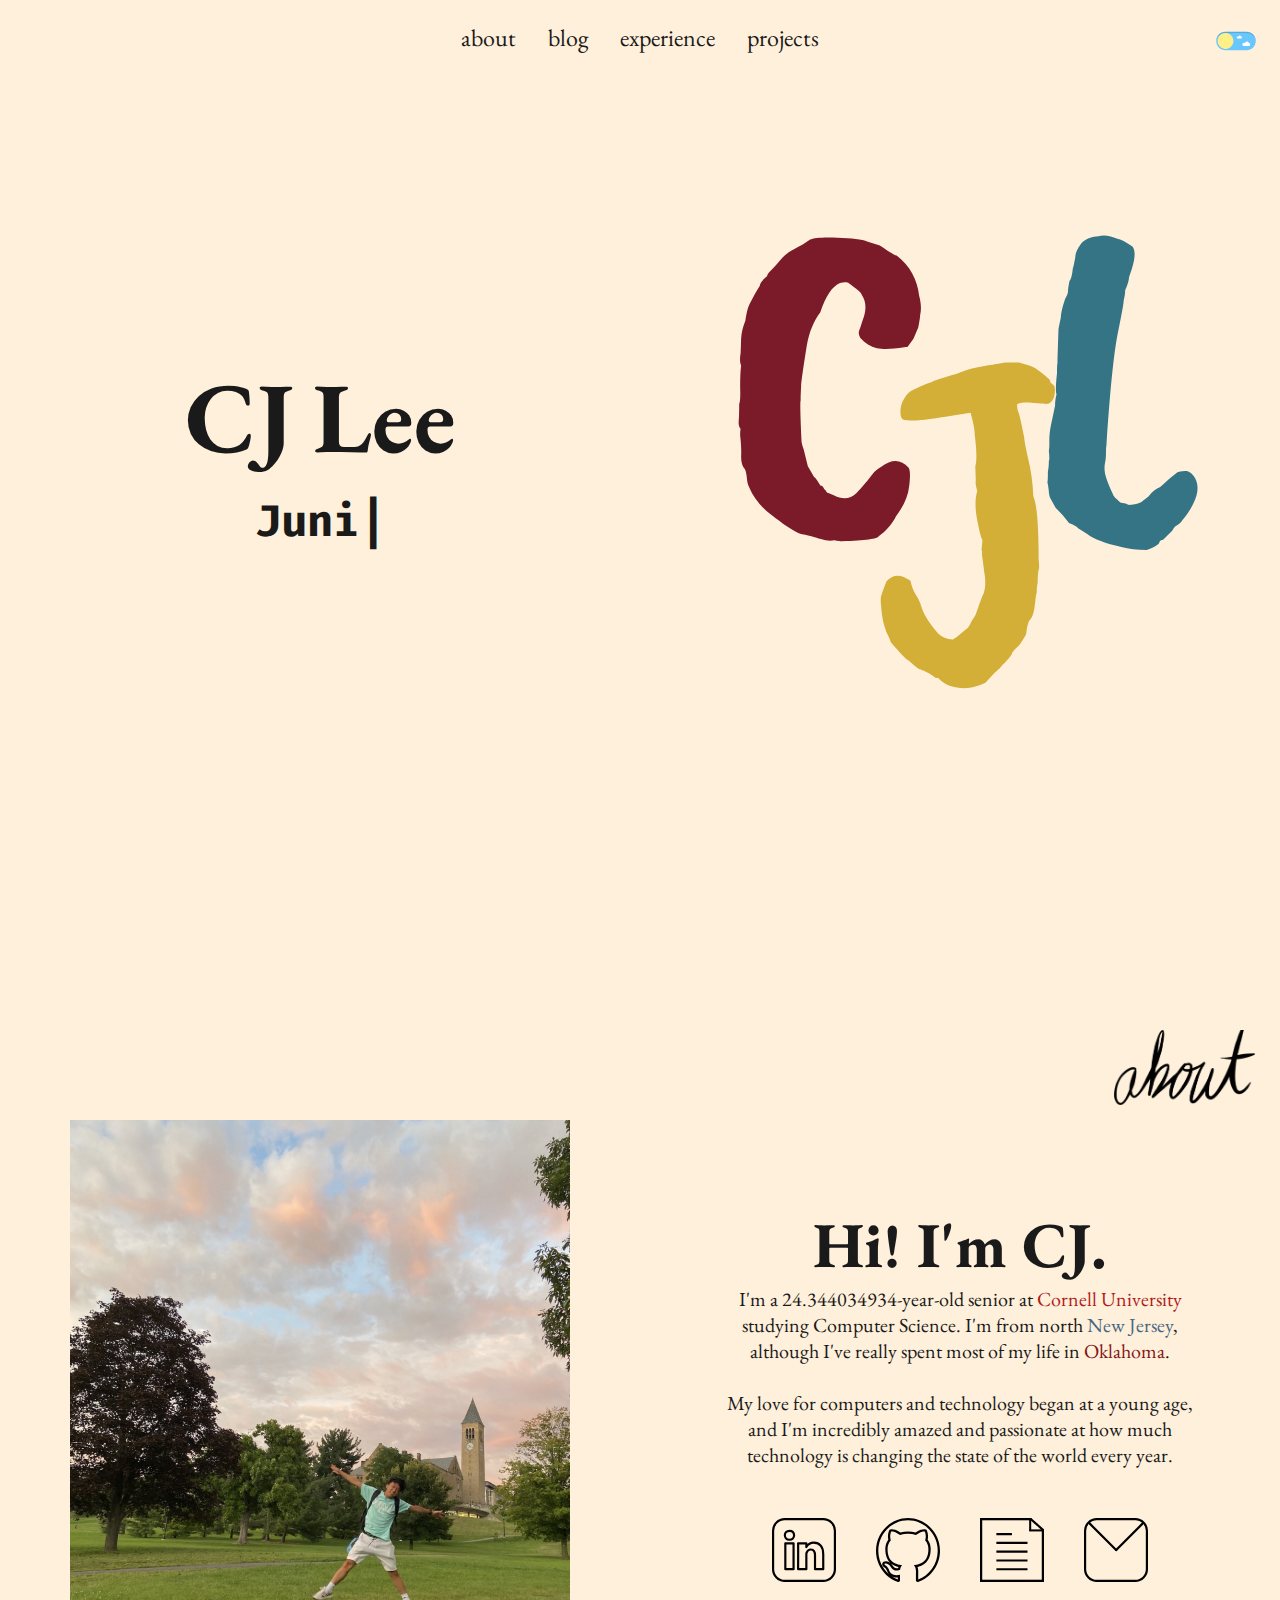
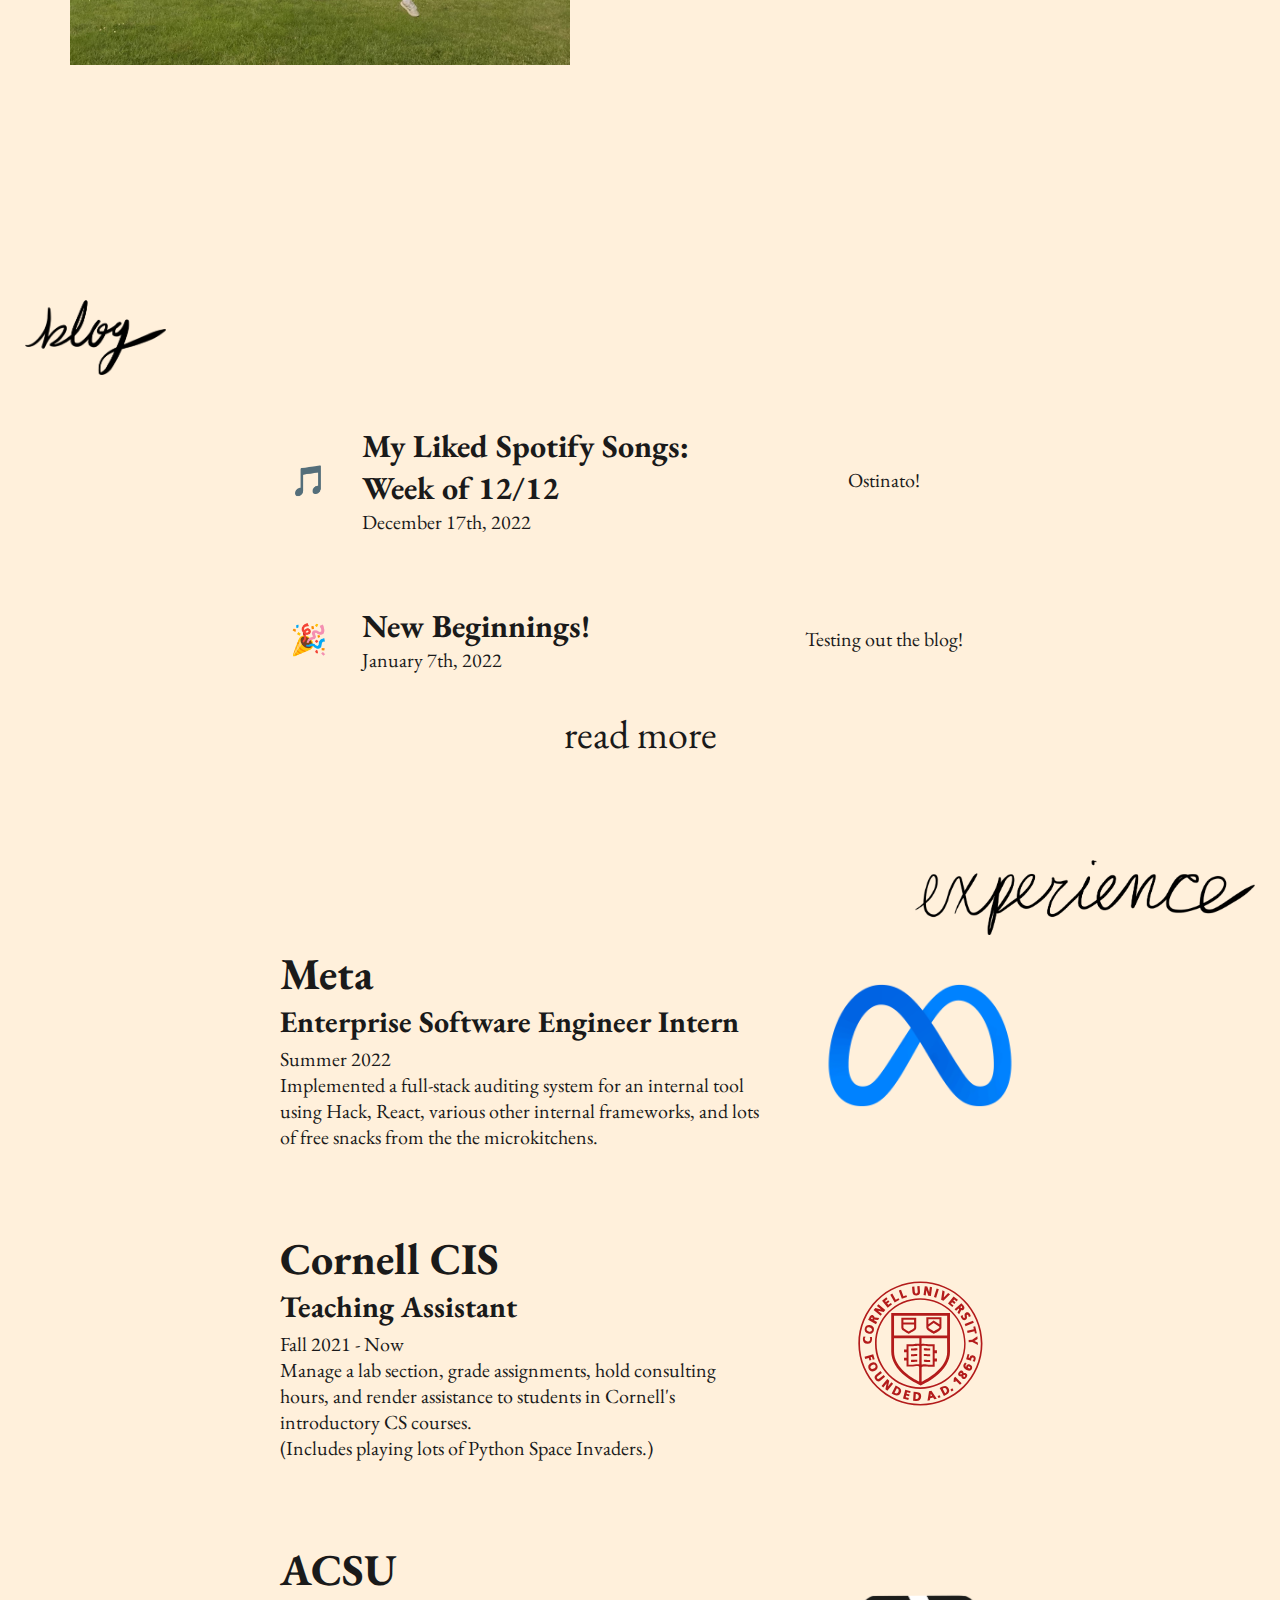
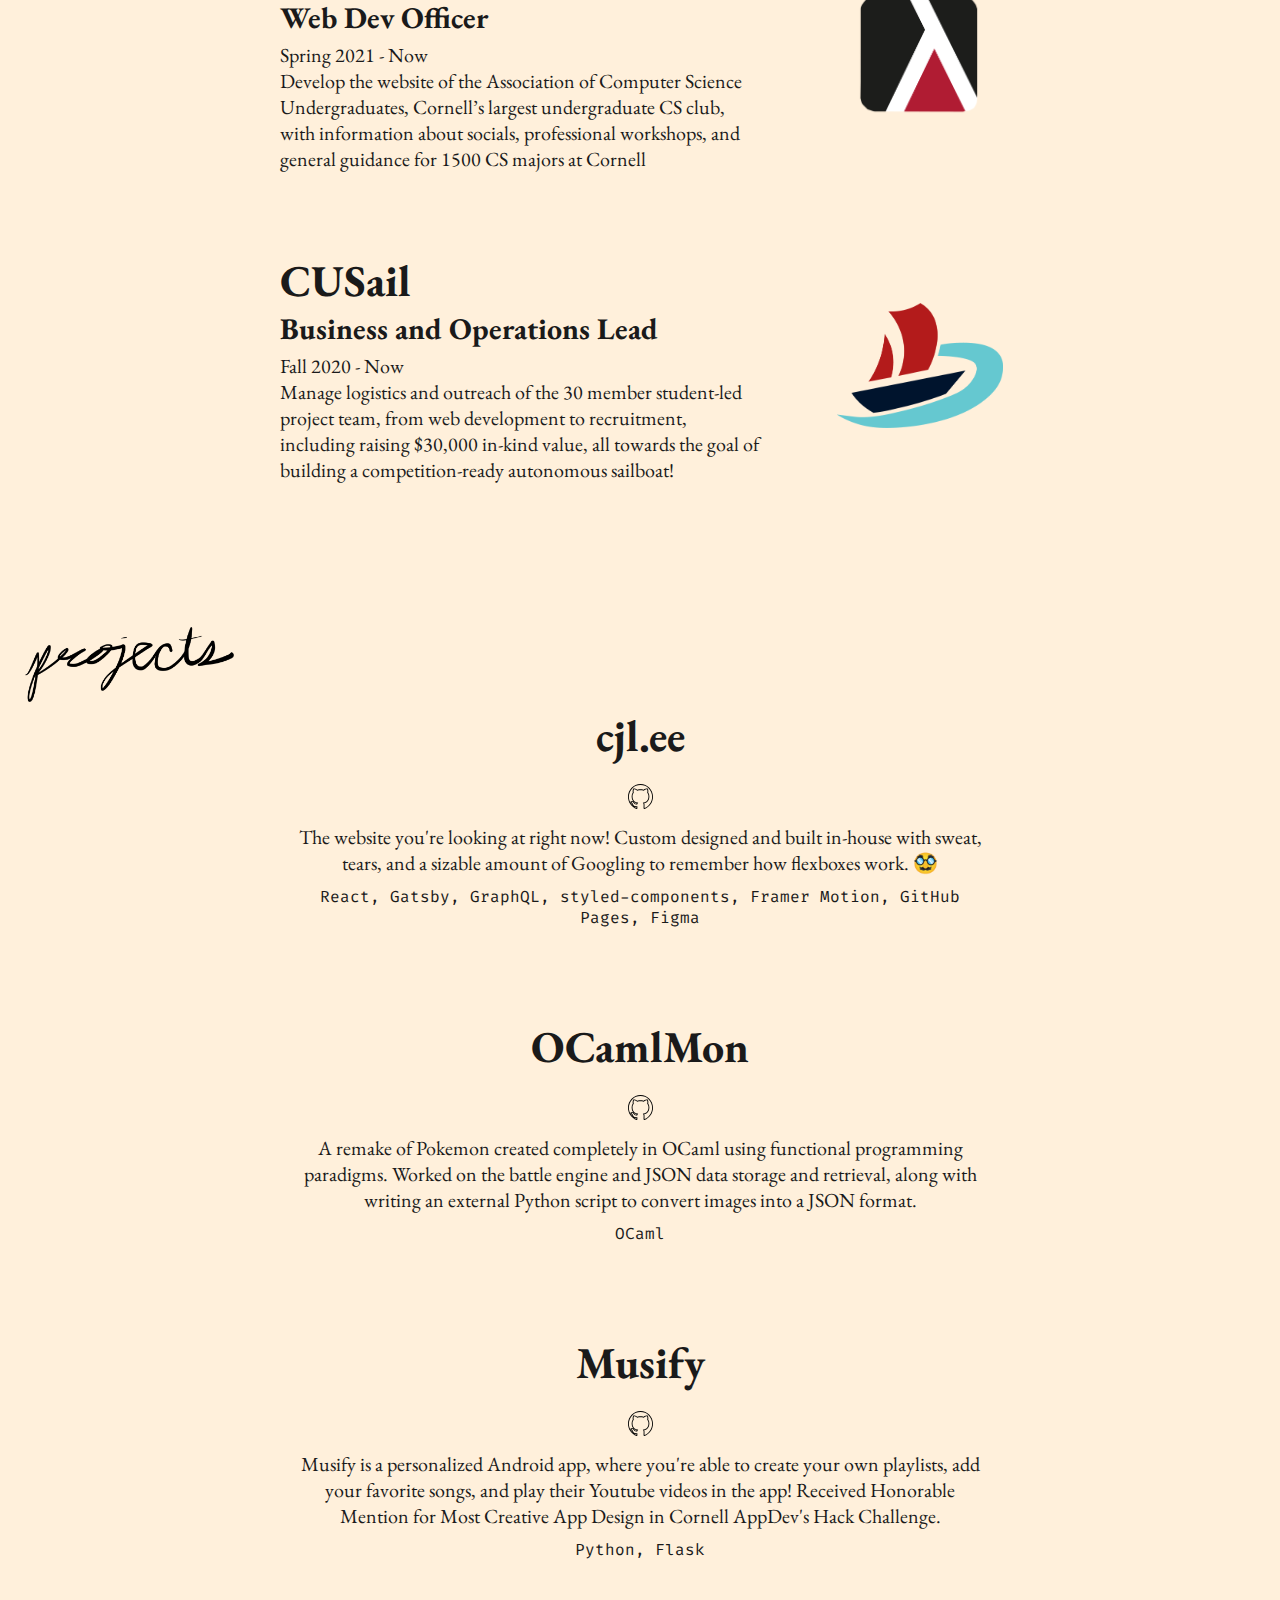
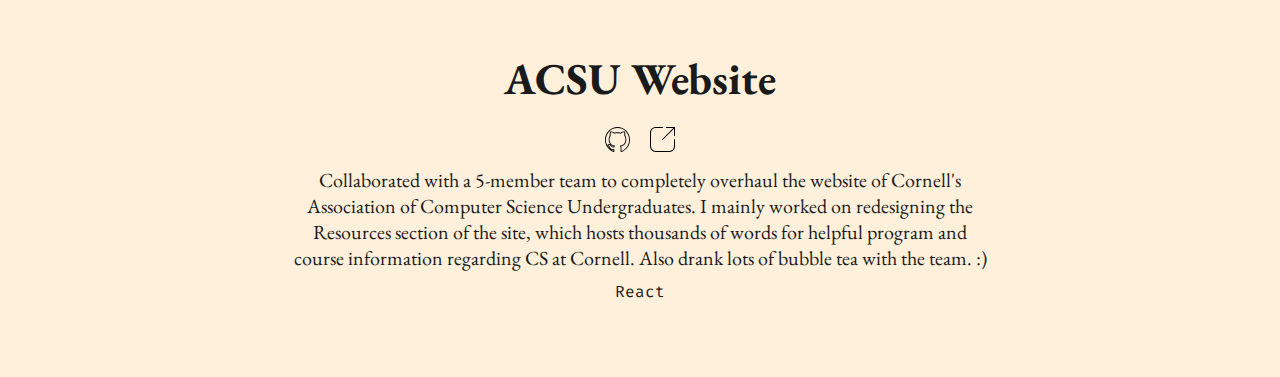
==== commit e7944fbf: "Updates" ====
--- a/index.html
+++ b/index.html
@@ -1,4 +1,4 @@
-<!DOCTYPE html><html lang="en"><head><meta charSet="utf-8"/><meta http-equiv="x-ua-compatible" content="ie=edge"/><meta name="viewport" content="width=device-width, initial-scale=1, shrink-to-fit=no"/><style data-href="/styles.afd88bcac24a975f5789.css" data-identity="gatsby-global-css">@import url(https://fonts.googleapis.com/css2?family=EB+Garamond&display=swap);@import url(https://fonts.googleapis.com/css2?family=EB+Garamond&family=Fira+Code&display=swap);</style><meta name="generator" content="Gatsby 4.4.0"/><title data-react-helmet="true">CJ Lee | Home</title><meta data-react-helmet="true" name="description" content="CJ Lee"/><meta data-react-helmet="true" property="og:title" content="Home"/><meta data-react-helmet="true" property="og:description" content="CJ Lee"/><meta data-react-helmet="true" property="og:type" content="website"/><meta data-react-helmet="true" name="twitter:card" content="summary"/><meta data-react-helmet="true" name="twitter:creator" content="@cjlee"/><meta data-react-helmet="true" name="twitter:title" content="Home"/><meta data-react-helmet="true" name="twitter:description" content="CJ Lee"/><style data-styled="" data-styled-version="5.3.3">*{font-family:'EB Garamond';margin:0;padding:0;min-height:0vw;color:var(--color-global);}/*!sc*/
+<!DOCTYPE html><html lang="en"><head><meta charSet="utf-8"/><meta http-equiv="x-ua-compatible" content="ie=edge"/><meta name="viewport" content="width=device-width, initial-scale=1, shrink-to-fit=no"/><style data-href="/styles.8df09887c67893487653.css" data-identity="gatsby-global-css">@import url(https://fonts.googleapis.com/css2?family=EB+Garamond&family=Fira+Code&display=swap);@import url(https://fonts.googleapis.com/css2?family=Roboto&display=swap);@import url(https://fonts.googleapis.com/css2?family=Inconsolata&display=swap);@import url(https://fonts.googleapis.com/css2?family=Open+Sans:ital,wght@0,400;0,700;1,400&display=swap);@import url(https://fonts.googleapis.com/css2?family=Caveat:wght@500;700&display=swap);</style><meta name="generator" content="Gatsby 4.4.0"/><title data-react-helmet="true">CJ Lee | Home</title><meta data-react-helmet="true" name="description" content="CJ Lee"/><meta data-react-helmet="true" property="og:title" content="Home"/><meta data-react-helmet="true" property="og:description" content="CJ Lee"/><meta data-react-helmet="true" property="og:type" content="website"/><meta data-react-helmet="true" name="twitter:card" content="summary"/><meta data-react-helmet="true" name="twitter:creator" content="@cjlee"/><meta data-react-helmet="true" name="twitter:title" content="Home"/><meta data-react-helmet="true" name="twitter:description" content="CJ Lee"/><style data-styled="" data-styled-version="5.3.3">*{font-family:'EB Garamond';margin:0;padding:0;min-height:0vw;color:var(--color-global);}/*!sc*/
 * body{background:var(--color-background);}/*!sc*/
 * h1{font-size:80px;color:var(--color-text);}/*!sc*/
 * h2{font-size:64px;color:var(--color-text);}/*!sc*/
@@ -8,96 +8,128 @@
 * a{-webkit-text-decoration:none;text-decoration:none;color:var(--color-text);}/*!sc*/
 * li{font-size:20px;}/*!sc*/
 data-styled.g1[id="sc-global-icLQGF1"]{content:"sc-global-icLQGF1,"}/*!sc*/
-.cJgyuA{height:75px;display:-webkit-box;display:-webkit-flex;display:-ms-flexbox;display:flex;-webkit-box-pack:justify;-webkit-justify-content:space-between;-ms-flex-pack:justify;justify-content:space-between;z-index:999;background:var(--color-background);top:0;left:0;right:0;-webkit-transition:margin-top 0.5s;transition:margin-top 0.5s;}/*!sc*/
-data-styled.g18[id="Header__Nav-sc-9eu2yh-0"]{content:"cJgyuA,"}/*!sc*/
+.gSjpgg{height:75px;z-index:999;background:var(--color-background);top:0;left:0;right:0;-webkit-transition:margin-top 0.5s;transition:margin-top 0.5s;}/*!sc*/
+data-styled.g2[id="Header__Nav-sc-9eu2yh-0"]{content:"gSjpgg,"}/*!sc*/
 .cHXind{display:-webkit-box;display:-webkit-flex;display:-ms-flexbox;display:flex;-webkit-flex-direction:row;-ms-flex-direction:row;flex-direction:row;-webkit-box-pack:center;-webkit-justify-content:center;-ms-flex-pack:center;justify-content:center;-webkit-align-items:center;-webkit-box-align:center;-ms-flex-align:center;align-items:center;background:transparent;height:100%;width:100%;}/*!sc*/
-data-styled.g19[id="Header__NavMenu-sc-9eu2yh-1"]{content:"cHXind,"}/*!sc*/
-.jDsvVD{display:-webkit-box;display:-webkit-flex;display:-ms-flexbox;display:flex;-webkit-align-items:center;-webkit-box-align:center;-ms-flex-align:center;align-items:center;-webkit-text-decoration:none;text-decoration:none;padding:0 1rem;height:100%;cursor:pointer;text-align:center;font-size:24px;color:var(--color-text);}/*!sc*/
-.jDsvVD:first-child{border-radius:0 0 0 25px;}/*!sc*/
-.jDsvVD:last-child{border-radius:0 0 25px 0;}/*!sc*/
-@media screen and (max-width:475px){.jDsvVD{font-size:18px;}}/*!sc*/
-data-styled.g20[id="Header__NavLink-sc-9eu2yh-2"]{content:"jDsvVD,"}/*!sc*/
-.kwWXRQ{position:relative;top:33px;left:-30px;overflow:visible !important;background:var(--color-background);border-radius:5px;}/*!sc*/
-data-styled.g21[id="Header__NavToggle-sc-9eu2yh-3"]{content:"kwWXRQ,"}/*!sc*/
+data-styled.g3[id="Header__NavMenu-sc-9eu2yh-1"]{content:"cHXind,"}/*!sc*/
+.iSFVSU{display:-webkit-box;display:-webkit-flex;display:-ms-flexbox;display:flex;-webkit-align-items:center;-webkit-box-align:center;-ms-flex-align:center;align-items:center;-webkit-text-decoration:none;text-decoration:none;padding:0 1rem;height:100%;cursor:pointer;text-align:center;font-family:'EB Garamond';font-size:24px;color:var(--color-text);}/*!sc*/
+.iSFVSU:first-child{border-radius:0 0 0 25px;}/*!sc*/
+.iSFVSU:last-child{border-radius:0 0 25px 0;}/*!sc*/
+data-styled.g4[id="Header__NavLink-sc-9eu2yh-2"]{content:"iSFVSU,"}/*!sc*/
+.eDkGEc{position:relative;top:-42px;left:95%;overflow:visible !important;background:var(--color-background);}/*!sc*/
+@media screen and (max-width:850px){.eDkGEc{top:-10px;left:calc(50% - 15px);}}/*!sc*/
+data-styled.g5[id="Header__NavToggle-sc-9eu2yh-3"]{content:"eDkGEc,"}/*!sc*/
 .jYPcQq{font-size:100px;}/*!sc*/
-data-styled.g22[id="AnimatedName__Heading-sc-n6vyjk-0"]{content:"jYPcQq,"}/*!sc*/
+data-styled.g25[id="AnimatedName__Heading-sc-n6vyjk-0"]{content:"jYPcQq,"}/*!sc*/
 .gaBnmR{display:inline-block;margin-right:0.1em;margin-left:0.1em;white-space:nowrap;}/*!sc*/
-data-styled.g23[id="AnimatedName__Word-sc-n6vyjk-1"]{content:"gaBnmR,"}/*!sc*/
+data-styled.g26[id="AnimatedName__Word-sc-n6vyjk-1"]{content:"gaBnmR,"}/*!sc*/
 .ewLPZY{display:inline-block;}/*!sc*/
-data-styled.g24[id="AnimatedName__Character-sc-n6vyjk-2"]{content:"ewLPZY,"}/*!sc*/
+data-styled.g27[id="AnimatedName__Character-sc-n6vyjk-2"]{content:"ewLPZY,"}/*!sc*/
 .ktHHuR{min-height:max(550px,100vh);display:-webkit-box;display:-webkit-flex;display:-ms-flexbox;display:flex;-webkit-flex-direction:row;-ms-flex-direction:row;flex-direction:row;-webkit-box-pack:center;-webkit-justify-content:center;-ms-flex-pack:center;justify-content:center;text-align:center;-webkit-align-items:center;-webkit-box-align:center;-ms-flex-align:center;align-items:center;width:min(100%,1400px);margin:-75px auto auto auto;}/*!sc*/
 @media screen and (max-width:768px){.ktHHuR{width:100%;-webkit-flex-direction:column;-ms-flex-direction:column;flex-direction:column;}}/*!sc*/
 @media screen and (max-width:768px){.ktHHuR .hTxt{display:none;}}/*!sc*/
-data-styled.g25[id="Hero__HContainer-sc-18f8wjv-0"]{content:"ktHHuR,"}/*!sc*/
+data-styled.g28[id="Hero__HContainer-sc-18f8wjv-0"]{content:"ktHHuR,"}/*!sc*/
 .ewonRX{-webkit-flex:50%;-ms-flex:50%;flex:50%;display:-webkit-box;display:-webkit-flex;display:-ms-flexbox;display:flex;-webkit-flex-direction:column;-ms-flex-direction:column;flex-direction:column;-webkit-box-pack:center;-webkit-justify-content:center;-ms-flex-pack:center;justify-content:center;-webkit-align-items:center;-webkit-box-align:center;-ms-flex-align:center;align-items:center;margin:auto;}/*!sc*/
-data-styled.g26[id="Hero__HColumn-sc-18f8wjv-1"]{content:"ewonRX,"}/*!sc*/
+data-styled.g29[id="Hero__HColumn-sc-18f8wjv-1"]{content:"ewonRX,"}/*!sc*/
 .bKPuBj{max-width:75%;}/*!sc*/
-data-styled.g27[id="Hero__HImage-sc-18f8wjv-2"]{content:"bKPuBj,"}/*!sc*/
+data-styled.g30[id="Hero__HImage-sc-18f8wjv-2"]{content:"bKPuBj,"}/*!sc*/
 .jDXYwD *{font-family:"Fira Code",monospace;margin-top:10px;}/*!sc*/
-data-styled.g28[id="Hero__HTitle-sc-18f8wjv-3"]{content:"jDXYwD,"}/*!sc*/
+data-styled.g31[id="Hero__HTitle-sc-18f8wjv-3"]{content:"jDXYwD,"}/*!sc*/
 .eomZer{position:relative;font-size:50px;margin-left:25px;margin-right:25px;text-align:right;}/*!sc*/
 .eVWWWk{position:relative;font-size:50px;margin-left:25px;margin-right:25px;text-align:left;}/*!sc*/
-data-styled.g29[id="SectionHeading__Heading-sc-1lgexs-0"]{content:"eomZer,eVWWWk,"}/*!sc*/
-.kUNkDC{display:inline-block;height:75px;width:auto;margin-bottom:0px;}/*!sc*/
-.hRjXZo{display:inline-block;height:75px;width:auto;margin-bottom:-25px;}/*!sc*/
-data-styled.g30[id="SectionHeading__Title-sc-1lgexs-1"]{content:"kUNkDC,hRjXZo,"}/*!sc*/
+data-styled.g32[id="SectionHeading__Heading-sc-1lgexs-0"]{content:"eomZer,eVWWWk,"}/*!sc*/
+.kUNkDC{display:inline-block;height:75px;height:clamp(50px,75px,10vw);width:auto;margin-bottom:0px;}/*!sc*/
+.hRjXZo{display:inline-block;height:75px;height:clamp(50px,75px,10vw);width:auto;margin-bottom:-25px;}/*!sc*/
+data-styled.g33[id="SectionHeading__Title-sc-1lgexs-1"]{content:"kUNkDC,hRjXZo,"}/*!sc*/
 .linJT{min-height:100vh;display:-webkit-box;display:-webkit-flex;display:-ms-flexbox;display:flex;-webkit-flex-direction:column;-ms-flex-direction:column;flex-direction:column;-webkit-box-pack:center;-webkit-justify-content:center;-ms-flex-pack:center;justify-content:center;margin-bottom:100px;}/*!sc*/
 @media screen and (max-width:850px){.linJT{height:100%;}}/*!sc*/
-data-styled.g31[id="About__AboutContainer-sc-1kt5jo5-0"]{content:"linJT,"}/*!sc*/
+data-styled.g34[id="About__AboutContainer-sc-1kt5jo5-0"]{content:"linJT,"}/*!sc*/
 .cZtrwE{display:-webkit-box;display:-webkit-flex;display:-ms-flexbox;display:flex;-webkit-flex-direction:row;-ms-flex-direction:row;flex-direction:row;-webkit-box-pack:center;-webkit-justify-content:center;-ms-flex-pack:center;justify-content:center;text-align:center;-webkit-align-items:center;-webkit-box-align:center;-ms-flex-align:center;align-items:center;width:min(100%,1400px);margin:0 auto 0 auto;}/*!sc*/
 @media screen and (max-width:768px){.cZtrwE{display:block;margin-top:0px;}}/*!sc*/
-data-styled.g32[id="About__AboutFlex-sc-1kt5jo5-1"]{content:"cZtrwE,"}/*!sc*/
+data-styled.g35[id="About__AboutFlex-sc-1kt5jo5-1"]{content:"cZtrwE,"}/*!sc*/
 .hsDXwW{-webkit-flex:50%;-ms-flex:50%;flex:50%;-webkit-align-items:center;-webkit-box-align:center;-ms-flex-align:center;align-items:center;-webkit-box-pack:center;-webkit-justify-content:center;-ms-flex-pack:center;justify-content:center;}/*!sc*/
-data-styled.g33[id="About__AboutColumn-sc-1kt5jo5-2"]{content:"hsDXwW,"}/*!sc*/
+data-styled.g36[id="About__AboutColumn-sc-1kt5jo5-2"]{content:"hsDXwW,"}/*!sc*/
 .gsesGY{width:min(80%,500px);height:auto;}/*!sc*/
 @media screen and (max-width:768px){.gsesGY{display:none;}}/*!sc*/
-data-styled.g34[id="About__AboutImage-sc-1kt5jo5-3"]{content:"gsesGY,"}/*!sc*/
+data-styled.g37[id="About__AboutImage-sc-1kt5jo5-3"]{content:"gsesGY,"}/*!sc*/
 .edRTbC{width:min(75%,750px);text-align:center;margin-left:auto;margin-right:auto;}/*!sc*/
-data-styled.g36[id="About__AboutDetails-sc-1kt5jo5-5"]{content:"edRTbC,"}/*!sc*/
+data-styled.g39[id="About__AboutDetails-sc-1kt5jo5-5"]{content:"edRTbC,"}/*!sc*/
 .hKMwqF{margin:50px 20px 0px 20px;width:min(10%,75px);}/*!sc*/
-data-styled.g37[id="About__AboutIcon-sc-1kt5jo5-6"]{content:"hKMwqF,"}/*!sc*/
+data-styled.g40[id="About__AboutIcon-sc-1kt5jo5-6"]{content:"hKMwqF,"}/*!sc*/
 .cZNtSI{display:-webkit-box;display:-webkit-flex;display:-ms-flexbox;display:flex;-webkit-flex-direction:column;-ms-flex-direction:column;flex-direction:column;margin-top:5%;}/*!sc*/
-data-styled.g38[id="Experience__ExpContainer-sc-160a4hl-0"]{content:"cZNtSI,"}/*!sc*/
+data-styled.g41[id="Experience__ExpContainer-sc-160a4hl-0"]{content:"cZNtSI,"}/*!sc*/
 .jGWCTb{width:800px;margin-left:auto;margin-right:auto;}/*!sc*/
 @media screen and (max-width:768px){.jGWCTb{width:100%;}}/*!sc*/
-data-styled.g39[id="Experience__ExpBoxes-sc-160a4hl-1"]{content:"jGWCTb,"}/*!sc*/
+data-styled.g42[id="Experience__ExpBoxes-sc-160a4hl-1"]{content:"jGWCTb,"}/*!sc*/
 .drzMgB{display:-webkit-box;display:-webkit-flex;display:-ms-flexbox;display:flex;-webkit-flex-direction:row;-ms-flex-direction:row;flex-direction:row;margin:20px 0 10% 0;-webkit-align-items:center;-webkit-box-align:center;-ms-flex-align:center;align-items:center;-webkit-box-pack:center;-webkit-justify-content:center;-ms-flex-pack:center;justify-content:center;}/*!sc*/
 @media screen and (max-width:768px){.drzMgB{-webkit-flex-direction:column-reverse;-ms-flex-direction:column-reverse;flex-direction:column-reverse;margin:20px 0 75px 0;}}/*!sc*/
 .drzMgB .expTxt{-webkit-flex:50%;-ms-flex:50%;flex:50%;margin:0 5% 0 5%;}/*!sc*/
 @media screen and (max-width:768px){.drzMgB .expTxt{text-align:center;}}/*!sc*/
 .drzMgB .expImg{-webkit-flex:20%;-ms-flex:20%;flex:20%;text-align:center;}/*!sc*/
 @media screen and (max-width:768px){}/*!sc*/
-data-styled.g40[id="Experience__ExpBox-sc-160a4hl-2"]{content:"drzMgB,"}/*!sc*/
+data-styled.g43[id="Experience__ExpBox-sc-160a4hl-2"]{content:"drzMgB,"}/*!sc*/
 .dywupW{font-size:30px;}/*!sc*/
-data-styled.g43[id="Experience__ExpTitle-sc-160a4hl-5"]{content:"dywupW,"}/*!sc*/
+data-styled.g46[id="Experience__ExpTitle-sc-160a4hl-5"]{content:"dywupW,"}/*!sc*/
 .dxvTRE{font-size:20px;margin-top:5px;}/*!sc*/
-data-styled.g44[id="Experience__ExpBody-sc-160a4hl-6"]{content:"dxvTRE,"}/*!sc*/
+data-styled.g47[id="Experience__ExpBody-sc-160a4hl-6"]{content:"dxvTRE,"}/*!sc*/
 .hyHlwS{height:125px;width:auto;-webkit-align-self:end;-ms-flex-item-align:end;align-self:end;}/*!sc*/
 @media screen and (max-width:768px){.hyHlwS{height:6rem;}}/*!sc*/
-data-styled.g45[id="Experience__ExpImg-sc-160a4hl-7"]{content:"hyHlwS,"}/*!sc*/
+data-styled.g48[id="Experience__ExpImg-sc-160a4hl-7"]{content:"hyHlwS,"}/*!sc*/
 .ixYfYw{width:100%;margin-top:5%;}/*!sc*/
-data-styled.g46[id="Projects__ProjectContainer-sc-1063zfe-0"]{content:"ixYfYw,"}/*!sc*/
+data-styled.g49[id="Projects__ProjectContainer-sc-1063zfe-0"]{content:"ixYfYw,"}/*!sc*/
 .gIzAoQ{display:-webkit-box;display:-webkit-flex;display:-ms-flexbox;display:flex;-webkit-flex-direction:column;-ms-flex-direction:column;flex-direction:column;text-align:center;}/*!sc*/
-data-styled.g47[id="Projects__ProjectBoxes-sc-1063zfe-1"]{content:"gIzAoQ,"}/*!sc*/
+data-styled.g50[id="Projects__ProjectBoxes-sc-1063zfe-1"]{content:"gIzAoQ,"}/*!sc*/
 .gEGsOp{display:-webkit-box;display:-webkit-flex;display:-ms-flexbox;display:flex;-webkit-flex-direction:column;-ms-flex-direction:column;flex-direction:column;width:700px;margin:auto auto 75px auto;}/*!sc*/
 @media screen and (max-width:768px){.gEGsOp{width:80%;}}/*!sc*/
-data-styled.g48[id="Projects__ProjectDetails-sc-1063zfe-2"]{content:"gEGsOp,"}/*!sc*/
+data-styled.g51[id="Projects__ProjectDetails-sc-1063zfe-2"]{content:"gEGsOp,"}/*!sc*/
 .fboliv{margin-top:15px;}/*!sc*/
-data-styled.g49[id="Projects__ProjectTitle-sc-1063zfe-3"]{content:"fboliv,"}/*!sc*/
+data-styled.g52[id="Projects__ProjectTitle-sc-1063zfe-3"]{content:"fboliv,"}/*!sc*/
 .hlPEke{display:-webkit-box;display:-webkit-flex;display:-ms-flexbox;display:flex;-webkit-flex-direction:row;-ms-flex-direction:row;flex-direction:row;-webkit-box-pack:center;-webkit-justify-content:center;-ms-flex-pack:center;justify-content:center;margin-top:10px;}/*!sc*/
-data-styled.g50[id="Projects__ProjectLinks-sc-1063zfe-4"]{content:"hlPEke,"}/*!sc*/
+data-styled.g53[id="Projects__ProjectLinks-sc-1063zfe-4"]{content:"hlPEke,"}/*!sc*/
 .dROvdw{margin:0 10px 0 10px;}/*!sc*/
-data-styled.g51[id="Projects__ProjectLinkIcon-sc-1063zfe-5"]{content:"dROvdw,"}/*!sc*/
+data-styled.g54[id="Projects__ProjectLinkIcon-sc-1063zfe-5"]{content:"dROvdw,"}/*!sc*/
 .hmWMLF{margin-top:10px;}/*!sc*/
-data-styled.g52[id="Projects__ProjectDescription-sc-1063zfe-6"]{content:"hmWMLF,"}/*!sc*/
+data-styled.g55[id="Projects__ProjectDescription-sc-1063zfe-6"]{content:"hmWMLF,"}/*!sc*/
 .efneAH{margin-top:10px;font-size:16px;font-family:"Fira Code",monospace;}/*!sc*/
-data-styled.g53[id="Projects__ProjectTools-sc-1063zfe-7"]{content:"efneAH,"}/*!sc*/
+data-styled.g56[id="Projects__ProjectTools-sc-1063zfe-7"]{content:"efneAH,"}/*!sc*/
 .gyPSLu{width:25px;}/*!sc*/
-data-styled.g54[id="Projects__ProjectIcon-sc-1063zfe-8"]{content:"gyPSLu,"}/*!sc*/
+data-styled.g57[id="Projects__ProjectIcon-sc-1063zfe-8"]{content:"gyPSLu,"}/*!sc*/
+.ibGxiI{height:100%;margin-bottom:100px;}/*!sc*/
+data-styled.g58[id="BlogCards__BlogContainer-sc-recu7w-0"]{content:"ibGxiI,"}/*!sc*/
+.lmJDyM{border-radius:20px;margin:auto;display:-webkit-box;display:-webkit-flex;display:-ms-flexbox;display:flex;-webkit-flex-direction:column;-ms-flex-direction:column;flex-direction:column;-webkit-box-pack:space-evenly;-webkit-justify-content:space-evenly;-ms-flex-pack:space-evenly;justify-content:space-evenly;height:100%;width:min(800px,90%);}/*!sc*/
+data-styled.g59[id="BlogCards__BlogCardContainer-sc-recu7w-1"]{content:"lmJDyM,"}/*!sc*/
+.gvvimg{color:inherit;margin:20px 0 20px 0;border-radius:20px;}/*!sc*/
+data-styled.g60[id="BlogCards__BlogLink-sc-recu7w-2"]{content:"gvvimg,"}/*!sc*/
+.hQsEWW{display:-webkit-box;display:-webkit-flex;display:-ms-flexbox;display:flex;-webkit-flex-direction:row;-ms-flex-direction:row;flex-direction:row;-webkit-box-pack:center;-webkit-justify-content:center;-ms-flex-pack:center;justify-content:center;padding:15px;border-radius:20px;}/*!sc*/
+.hQsEWW:hover{background:var(--color-hover);}/*!sc*/
+data-styled.g61[id="BlogCards__BlogArticle-sc-recu7w-3"]{content:"hQsEWW,"}/*!sc*/
+.kYhTVw{margin:auto 25px auto 25px;font-size:30px;background-color:var(--color-emoji);border-radius:10px;padding:10px;}/*!sc*/
+data-styled.g62[id="BlogCards__BlogEmoji-sc-recu7w-4"]{content:"kYhTVw,"}/*!sc*/
+.eFQHXj{display:-webkit-box;display:-webkit-flex;display:-ms-flexbox;display:flex;-webkit-flex-direction:column;-ms-flex-direction:column;flex-direction:column;-webkit-box-pack:center;-webkit-justify-content:center;-ms-flex-pack:center;justify-content:center;}/*!sc*/
+@media screen and (max-width:768px){.eFQHXj{width:100%;}}/*!sc*/
+data-styled.g63[id="BlogCards__BlogCard-sc-recu7w-5"]{content:"eFQHXj,"}/*!sc*/
+.Icgfd{word-break:break-word;}/*!sc*/
+data-styled.g64[id="BlogCards__BlogArticleHeader-sc-recu7w-6"]{content:"Icgfd,"}/*!sc*/
+.eACULY{display:-webkit-box;display:-webkit-flex;display:-ms-flexbox;display:flex;-webkit-flex-direction:row;-ms-flex-direction:row;flex-direction:row;width:60%;margin-right:25px;}/*!sc*/
+@media screen and (max-width:768px){.eACULY{width:100%;}}/*!sc*/
+data-styled.g65[id="BlogCards__BlogHead-sc-recu7w-7"]{content:"eACULY,"}/*!sc*/
+.gQgcTX{margin:auto;max-width:300px;}/*!sc*/
+@media screen and (max-width:768px){.gQgcTX{display:none;}}/*!sc*/
+data-styled.g66[id="BlogCards__BlogFoot-sc-recu7w-8"]{content:"gQgcTX,"}/*!sc*/
+.iSFjcn{text-align:center;}/*!sc*/
+data-styled.g67[id="BlogCards__BlogArticleSubtitle-sc-recu7w-9"]{content:"iSFjcn,"}/*!sc*/
+.ilbTgX{width:200px;margin:auto;}/*!sc*/
+@media screen and (max-width:768px){.ilbTgX{margin-right:10px;}}/*!sc*/
+data-styled.g68[id="BlogCards__BlogMore-sc-recu7w-10"]{content:"ilbTgX,"}/*!sc*/
+.jqGMPJ{display:block;text-align:center;font-size:40px;color:inherit;border-radius:20px;color:var(--color-text);}/*!sc*/
+.jqGMPJ:hover{background:var(--color-hover);}/*!sc*/
+data-styled.g69[id="BlogCards__BlogButton-sc-recu7w-11"]{content:"jqGMPJ,"}/*!sc*/
 </style><style>.gatsby-image-wrapper{position:relative;overflow:hidden}.gatsby-image-wrapper picture.object-fit-polyfill{position:static!important}.gatsby-image-wrapper img{bottom:0;height:100%;left:0;margin:0;max-width:none;padding:0;position:absolute;right:0;top:0;width:100%;object-fit:cover}.gatsby-image-wrapper [data-main-image]{opacity:0;transform:translateZ(0);transition:opacity .25s linear;will-change:opacity}.gatsby-image-wrapper-constrained{display:inline-block;vertical-align:top}</style><noscript><style>.gatsby-image-wrapper noscript [data-main-image]{opacity:1!important}.gatsby-image-wrapper [data-placeholder-image]{opacity:0!important}</style></noscript><script type="module">const e="undefined"!=typeof HTMLImageElement&&"loading"in HTMLImageElement.prototype;e&&document.body.addEventListener("load",(function(e){if(void 0===e.target.dataset.mainImage)return;if(void 0===e.target.dataset.gatsbyImageSsr)return;const t=e.target;let a=null,n=t;for(;null===a&&n;)void 0!==n.parentNode.dataset.gatsbyImageWrapper&&(a=n.parentNode),n=n.parentNode;const o=a.querySelector("[data-placeholder-image]"),r=new Image;r.src=t.currentSrc,r.decode().catch((()=>{})).then((()=>{t.style.opacity=1,o&&(o.style.opacity=0,o.style.transition="opacity 500ms linear")}))}),!0);</script><style>html { 
 --color-global: hsl(0deg, 0%, 10%);
 --color-text: hsl(0deg, 0%, 10%);
 --color-background: #FFF0DB;
 --color-blog: #ffe2bd;
 --color-blog2: #fcd8a9;
---color-hover: #fcd8a9; }</style><link as="script" rel="preload" href="/webpack-runtime-1f0b649868b9e75dea61.js"/><link as="script" rel="preload" href="/framework-fab26466f6939b34594c.js"/><link as="script" rel="preload" href="/app-c004cec60a470f26a9a9.js"/><link as="script" rel="preload" href="/ea88be26-e384379224360a4b3f9a.js"/><link as="script" rel="preload" href="/commons-67b11fb345210981c626.js"/><link as="script" rel="preload" href="/94222588b0570dcffb85ad1f86e8f5f5d20e834c-cb88d3b001fffc48aa5c.js"/><link as="script" rel="preload" href="/component---src-pages-index-js-b9f1c7864b9aa00463f8.js"/><link as="fetch" rel="preload" href="/page-data/index/page-data.json" crossorigin="anonymous"/><link as="fetch" rel="preload" href="/page-data/sq/d/1588082557.json" crossorigin="anonymous"/><link as="fetch" rel="preload" href="/page-data/sq/d/63159454.json" crossorigin="anonymous"/><link as="fetch" rel="preload" href="/page-data/app-data.json" crossorigin="anonymous"/></head><body><script>(function setColorsByTheme(){const colors={"global":{"light":"hsl(0deg, 0%, 10%)","dark":"hsl(0deg, 0%, 100%)"},"text":{"light":"hsl(0deg, 0%, 10%)","dark":"hsl(0deg, 0%, 100%)"},"background":{"light":"#FFF0DB","dark":"#262734"},"blog":{"light":"#ffe2bd","dark":"#282b4f"},"blog2":{"light":"#fcd8a9","dark":"#3a3f70"},"hover":{"light":"#fcd8a9","dark":"#30335e"}};const colorModeKey="color-mode";const colorModeCssProp="--initial-color-mode";const mql=window.matchMedia("(prefers-color-scheme: dark)");const prefersDarkFromMQ=mql.matches;const persistedPreference=window.localStorage.getItem(colorModeKey);let colorMode="light";const hasUsedToggle=typeof persistedPreference==="string";if(hasUsedToggle){colorMode=persistedPreference;}else{colorMode=prefersDarkFromMQ?"dark":"light";}let root=document.documentElement;root.style.setProperty(colorModeCssProp,colorMode);console.log(colors);Object.entries(colors).forEach(([name,colorByTheme])=>{const cssVarName=`--color-${name}`;console.log(`Adding color ${cssVarName}`);root.style.setProperty(cssVarName,colorByTheme[colorMode]);});})()</script><div id="___gatsby"><div style="outline:none" tabindex="-1" id="gatsby-focus-wrapper"><nav class="Header__Nav-sc-9eu2yh-0 cJgyuA"><div class="Header__NavMenu-sc-9eu2yh-1 cHXind"><a class="Header__NavLink-sc-9eu2yh-2 jDsvVD" href="/#about">about</a><a class="Header__NavLink-sc-9eu2yh-2 jDsvVD" href="/#experience">experience</a><a class="Header__NavLink-sc-9eu2yh-2 jDsvVD" href="/#projects">projects</a></div></nav><main><div class="Hero__HContainer-sc-18f8wjv-0 ktHHuR undefined bg"><div class="Hero__HColumn-sc-18f8wjv-1 ewonRX hTxt"><h1 aria-label="‎ CJ Lee ‎" class="AnimatedName__Heading-sc-n6vyjk-0 jYPcQq"><div aria-hidden="true" class="AnimatedName__Word-sc-n6vyjk-1 gaBnmR"><span aria-hidden="true" class="AnimatedName__Character-sc-n6vyjk-2 ewLPZY">‎</span></div><div aria-hidden="true" class="AnimatedName__Word-sc-n6vyjk-1 gaBnmR"><span aria-hidden="true" class="AnimatedName__Character-sc-n6vyjk-2 ewLPZY">C</span><span aria-hidden="true" class="AnimatedName__Character-sc-n6vyjk-2 ewLPZY">J</span></div><div aria-hidden="true" class="AnimatedName__Word-sc-n6vyjk-1 gaBnmR"><span aria-hidden="true" class="AnimatedName__Character-sc-n6vyjk-2 ewLPZY">L</span><span aria-hidden="true" class="AnimatedName__Character-sc-n6vyjk-2 ewLPZY">e</span><span aria-hidden="true" class="AnimatedName__Character-sc-n6vyjk-2 ewLPZY">e</span></div><div aria-hidden="true" class="AnimatedName__Word-sc-n6vyjk-1 gaBnmR"><span aria-hidden="true" class="AnimatedName__Character-sc-n6vyjk-2 ewLPZY">‎</span></div></h1><h3 class="Hero__HTitle-sc-18f8wjv-3 jDXYwD"><div class="Typewriter" data-testid="typewriter-wrapper"></div></h3></div><div class="Hero__HColumn-sc-18f8wjv-1 ewonRX hImg"><img src="[data-uri]" class="Hero__HImage-sc-18f8wjv-2 bKPuBj"/></div></div><div id="about" class="About__AboutContainer-sc-1kt5jo5-0 linJT"><h2 class="SectionHeading__Heading-sc-1lgexs-0 eomZer"><img src="/static/aboutw-e5783baeb0cde693d3e5790e1c687a32.png" class="SectionHeading__Title-sc-1lgexs-1 kUNkDC"/></h2><div class="About__AboutFlex-sc-1kt5jo5-1 cZtrwE"><div class="About__AboutColumn-sc-1kt5jo5-2 hsDXwW"><img src="/static/self-46e96d945f921c43c051c464e3e66879.jpg" class="About__AboutImage-sc-1kt5jo5-3 gsesGY"/></div><div class="About__AboutColumn-sc-1kt5jo5-2 hsDXwW"><h2 class="About__AboutIntro-sc-1kt5jo5-4 bGeFZW">Hi! I&#x27;m CJ.</h2><p class="About__AboutDetails-sc-1kt5jo5-5 edRTbC">I&#x27;m a <!-- -->20.737706060<!-- -->-year-old <!-- -->junior<!-- --> at <a href="https://www.facebook.com/Quandoalcinemasisognava/videos/titanic-1953-film-completo-titanic-is-a-1953-american-drama-film-directed-by-jea/964947974323758/?t=3900" target="_blank" style="color:#B31B1B">Cornell University</a> studying Computer Science. I&#x27;m from north <a href="https://youtu.be/2r0h2mNz91M?t=19" target="_blank" style="color:#486782">New Jersey</a>, although I&#x27;ve really spent most of my life in <a href="https://www.youtube.com/watch?v=n7JIFiI63XA" target="_blank" style="color:#841617">Oklahoma</a>.<br/><br/>My love for computers and technology began at a young age, and I&#x27;m incredibly amazed and passionate at how much technology is changing the state of the world every year.</p><span class="About__AboutIcon-sc-1kt5jo5-6 hKMwqF" style="display:inline-block"><a href="https://www.linkedin.com/in/cj-lee/" rel="noopener noreferrer" target="_blank"><img src="[data-uri]" style="width:100%"/></a></span><span class="About__AboutIcon-sc-1kt5jo5-6 hKMwqF" style="display:inline-block"><a href="https://github.com/choongjae" rel="noopener noreferrer" target="_blank"><img src="[data-uri]" style="width:100%"/></a></span><span class="About__AboutIcon-sc-1kt5jo5-6 hKMwqF" style="display:inline-block"><a href="/static/cjlee-resume-4d1afc20c0ac1e2be9cf906b2bc56464.pdf" rel="noopener noreferrer" target="_blank"><img src="[data-uri]" style="width:100%"/></a></span><span class="About__AboutIcon-sc-1kt5jo5-6 hKMwqF" style="display:inline-block"><a href="mailto:cl2362@cornell.edu" rel="noopener noreferrer" target="_blank"><img src="[data-uri]" style="width:100%"/></a></span></div></div></div><div id="experience" class="Experience__ExpContainer-sc-160a4hl-0 cZNtSI"><h2 class="SectionHeading__Heading-sc-1lgexs-0 eVWWWk"><img src="/static/experiencew-e097285fa86b5795b1d42f19e1bc4f23.png" class="SectionHeading__Title-sc-1lgexs-1 hRjXZo"/></h2><div class="Experience__ExpBoxes-sc-160a4hl-1 jGWCTb"><div class="Experience__ExpBox-sc-160a4hl-2 drzMgB"><div class="Experience__ExpColumn-sc-160a4hl-3 hAsnGT expTxt"><h3 class="Experience__ExpOrg-sc-160a4hl-4 bOjMLY">Meta</h3><h4 class="Experience__ExpTitle-sc-160a4hl-5 dywupW">Enterprise Software Engineer Intern</h4><p class="Experience__ExpBody-sc-160a4hl-6 dxvTRE">Summer 2022<br>     Implemented a full-stack auditing system for an internal tool using Hack,     React, various other internal frameworks, and lots of free snacks from the     the microkitchens.</p></div><div class="Experience__ExpColumn-sc-160a4hl-3 hAsnGT expImg"><img src="/static/meta-c384e4ffb97673c97d59885b8b02fd3e.png" class="Experience__ExpImg-sc-160a4hl-7 hyHlwS"/></div></div><div class="Experience__ExpBox-sc-160a4hl-2 drzMgB"><div class="Experience__ExpColumn-sc-160a4hl-3 hAsnGT expTxt"><h3 class="Experience__ExpOrg-sc-160a4hl-4 bOjMLY">Cornell CIS</h3><h4 class="Experience__ExpTitle-sc-160a4hl-5 dywupW">Teaching Consultant</h4><p class="Experience__ExpBody-sc-160a4hl-6 dxvTRE">Fall 2021 - Now<br>     Manage a lab section, grade assignments, hold consulting hours, and      render assistance to students in Cornell's introductory CS courses.<br>    (Includes playing lots of Python Space Invaders.)</p></div><div class="Experience__ExpColumn-sc-160a4hl-3 hAsnGT expImg"><img src="/static/cornell-6b8ed5a66c6d9c7b3ead58d41c11e979.svg" class="Experience__ExpImg-sc-160a4hl-7 hyHlwS"/></div></div><div class="Experience__ExpBox-sc-160a4hl-2 drzMgB"><div class="Experience__ExpColumn-sc-160a4hl-3 hAsnGT expTxt"><h3 class="Experience__ExpOrg-sc-160a4hl-4 bOjMLY">ACSU</h3><h4 class="Experience__ExpTitle-sc-160a4hl-5 dywupW">Web Dev Officer</h4><p class="Experience__ExpBody-sc-160a4hl-6 dxvTRE">Spring 2021 - Now<br>     Develop the website of the Association of Computer Science Undergraduates,     Cornell’s largest undergraduate CS club, with information about socials,     professional workshops, and general guidance for 1500 CS majors at Cornell<br></p></div><div class="Experience__ExpColumn-sc-160a4hl-3 hAsnGT expImg"><img src="[data-uri]" class="Experience__ExpImg-sc-160a4hl-7 hyHlwS"/></div></div><div class="Experience__ExpBox-sc-160a4hl-2 drzMgB"><div class="Experience__ExpColumn-sc-160a4hl-3 hAsnGT expTxt"><h3 class="Experience__ExpOrg-sc-160a4hl-4 bOjMLY">CUSail</h3><h4 class="Experience__ExpTitle-sc-160a4hl-5 dywupW">Business and Operations Lead</h4><p class="Experience__ExpBody-sc-160a4hl-6 dxvTRE">Fall 2020 - Now <br>    Manage logistics and outreach of the 30 member student-led project team,     from web development to recruitment, including raising $30,000 in-kind value,    all towards the goal of building a competition-ready autonomous sailboat!    </p></div><div class="Experience__ExpColumn-sc-160a4hl-3 hAsnGT expImg"><img src="/static/cusail-a353913e9409eeb59a34ccb8542c2f25.png" class="Experience__ExpImg-sc-160a4hl-7 hyHlwS"/></div></div></div></div><div id="projects" class="Projects__ProjectContainer-sc-1063zfe-0 ixYfYw"><h2 class="SectionHeading__Heading-sc-1lgexs-0 eomZer"><img src="/static/projectsw-6ea52babc2d10594a50421a4fb1c463c.png" class="SectionHeading__Title-sc-1lgexs-1 hRjXZo"/></h2><div class="Projects__ProjectBoxes-sc-1063zfe-1 gIzAoQ"><div class="Projects__ProjectDetails-sc-1063zfe-2 gEGsOp"><h3 class="Projects__ProjectTitle-sc-1063zfe-3 fboliv">cjl.ee</h3><div class="Projects__ProjectLinks-sc-1063zfe-4 hlPEke"><div class="Projects__ProjectLinks-sc-1063zfe-4 hlPEke"><span class="Projects__ProjectLinkIcon-sc-1063zfe-5 dROvdw"><span class="Projects__ProjectIcon-sc-1063zfe-8 gyPSLu" style="display:inline-block"><a href="https://github.com/choongjae/cjl.ee" rel="noopener noreferrer" target="_blank"><img src="[data-uri]" style="width:100%"/></a></span></span><span class="Projects__ProjectLinkIcon-sc-1063zfe-5 dROvdw"><span class="Projects__ProjectIcon-sc-1063zfe-8 gyPSLu" style="display:inline-block"><a href="https://cjl.ee/secret" rel="noopener noreferrer" target="_blank"><img src="[data-uri]" style="width:100%"/></a></span></span></div></div><p class="Projects__ProjectDescription-sc-1063zfe-6 hmWMLF">The website you&#x27;re looking at right now! Custom designed and built in-house      with sweat, tears, and a sizable amount of Googling to remember how flexboxes      work. 🥸</p><p class="Projects__ProjectTools-sc-1063zfe-7 efneAH">React, Gatsby, GraphQL, styled-components, Framer Motion, GitHub Pages, Figma</p></div><div class="Projects__ProjectDetails-sc-1063zfe-2 gEGsOp"><h3 class="Projects__ProjectTitle-sc-1063zfe-3 fboliv">OCamlMon</h3><div class="Projects__ProjectLinks-sc-1063zfe-4 hlPEke"><div class="Projects__ProjectLinks-sc-1063zfe-4 hlPEke"><span class="Projects__ProjectLinkIcon-sc-1063zfe-5 dROvdw"><span class="Projects__ProjectIcon-sc-1063zfe-8 gyPSLu" style="display:inline-block"><a href="https://github.com/choongjae/OCamlMon" rel="noopener noreferrer" target="_blank"><img src="[data-uri]" style="width:100%"/></a></span></span></div></div><p class="Projects__ProjectDescription-sc-1063zfe-6 hmWMLF">A remake of Pokemon created completely in OCaml using functional       programming paradigms. Worked on the battle engine and JSON data storage       and retrieval, along with writing an external Python script to convert       images into a JSON format.</p><p class="Projects__ProjectTools-sc-1063zfe-7 efneAH">OCaml</p></div><div class="Projects__ProjectDetails-sc-1063zfe-2 gEGsOp"><h3 class="Projects__ProjectTitle-sc-1063zfe-3 fboliv">Musify</h3><div class="Projects__ProjectLinks-sc-1063zfe-4 hlPEke"><div class="Projects__ProjectLinks-sc-1063zfe-4 hlPEke"><span class="Projects__ProjectLinkIcon-sc-1063zfe-5 dROvdw"><span class="Projects__ProjectIcon-sc-1063zfe-8 gyPSLu" style="display:inline-block"><a href="https://github.com/zaedaamrin/HackChallenge2021" rel="noopener noreferrer" target="_blank"><img src="[data-uri]" style="width:100%"/></a></span></span></div></div><p class="Projects__ProjectDescription-sc-1063zfe-6 hmWMLF">Musify is a personalized Android app, where you&#x27;re able to create your       own playlists, add your favorite songs, and play their Youtube videos       in the app! Received Honorable Mention for Most Creative App Design in       Cornell AppDev&#x27;s Hack Challenge.</p><p class="Projects__ProjectTools-sc-1063zfe-7 efneAH">Python, Flask</p></div><div class="Projects__ProjectDetails-sc-1063zfe-2 gEGsOp"><h3 class="Projects__ProjectTitle-sc-1063zfe-3 fboliv">ACSU Website</h3><div class="Projects__ProjectLinks-sc-1063zfe-4 hlPEke"><div class="Projects__ProjectLinks-sc-1063zfe-4 hlPEke"><span class="Projects__ProjectLinkIcon-sc-1063zfe-5 dROvdw"><span class="Projects__ProjectIcon-sc-1063zfe-8 gyPSLu" style="display:inline-block"><a href="https://github.com/cornellacsu/new_web_react" rel="noopener noreferrer" target="_blank"><img src="[data-uri]" style="width:100%"/></a></span></span><span class="Projects__ProjectLinkIcon-sc-1063zfe-5 dROvdw"><span class="Projects__ProjectIcon-sc-1063zfe-8 gyPSLu" style="display:inline-block"><a href="https://acsu.cornell.edu/" rel="noopener noreferrer" target="_blank"><img src="[data-uri]" style="width:100%"/></a></span></span></div></div><p class="Projects__ProjectDescription-sc-1063zfe-6 hmWMLF">Collaborated with a 5-member team to completely overhaul the website of       Cornell&#x27;s Association of Computer Science Undergraduates. I mainly worked on       redesigning the Resources section of the site, which hosts thousands of words       for helpful program and course information regarding CS at Cornell.       Also drank lots of bubble tea with the team. :)</p><p class="Projects__ProjectTools-sc-1063zfe-7 efneAH">React</p></div></div></div></main></div><div id="gatsby-announcer" style="position:absolute;top:0;width:1px;height:1px;padding:0;overflow:hidden;clip:rect(0, 0, 0, 0);white-space:nowrap;border:0" aria-live="assertive" aria-atomic="true"></div></div><script id="gatsby-script-loader">/*<![CDATA[*/window.pagePath="/";/*]]>*/</script><script id="gatsby-chunk-mapping">/*<![CDATA[*/window.___chunkMapping={"polyfill":["/polyfill-635a9dfd597478a1f0fa.js"],"app":["/app-c004cec60a470f26a9a9.js"],"component---src-pages-404-js":["/component---src-pages-404-js-d654d3b064041702f604.js"],"component---src-pages-blog-js":["/component---src-pages-blog-js-0e8eb59e75a755ddf26a.js"],"component---src-pages-index-js":["/component---src-pages-index-js-b9f1c7864b9aa00463f8.js"],"component---src-pages-secret-js":["/component---src-pages-secret-js-280590fad5f652325350.js"],"component---src-templates-blog-template-js":["/component---src-templates-blog-template-js-660f1da1f6968847c03c.js"]};/*]]>*/</script><script src="/polyfill-635a9dfd597478a1f0fa.js" nomodule=""></script><script src="/component---src-pages-index-js-b9f1c7864b9aa00463f8.js" async=""></script><script src="/94222588b0570dcffb85ad1f86e8f5f5d20e834c-cb88d3b001fffc48aa5c.js" async=""></script><script src="/commons-67b11fb345210981c626.js" async=""></script><script src="/ea88be26-e384379224360a4b3f9a.js" async=""></script><script src="/app-c004cec60a470f26a9a9.js" async=""></script><script src="/framework-fab26466f6939b34594c.js" async=""></script><script src="/webpack-runtime-1f0b649868b9e75dea61.js" async=""></script></body></html>+--color-hover: #fcd8a9;
+--color-emoji: transparent;
+--color-hyperlink: blue; }</style><link as="script" rel="preload" href="/webpack-runtime-8d57e0f13123472d4435.js"/><link as="script" rel="preload" href="/framework-fab26466f6939b34594c.js"/><link as="script" rel="preload" href="/app-52e16ae477609d582442.js"/><link as="script" rel="preload" href="/ea88be26-e384379224360a4b3f9a.js"/><link as="script" rel="preload" href="/commons-fc4a47b632a85caa030d.js"/><link as="script" rel="preload" href="/94222588b0570dcffb85ad1f86e8f5f5d20e834c-cb88d3b001fffc48aa5c.js"/><link as="script" rel="preload" href="/component---src-pages-index-js-099fc81af5e5e636185a.js"/><link as="fetch" rel="preload" href="/page-data/index/page-data.json" crossorigin="anonymous"/><link as="fetch" rel="preload" href="/page-data/sq/d/1588082557.json" crossorigin="anonymous"/><link as="fetch" rel="preload" href="/page-data/sq/d/63159454.json" crossorigin="anonymous"/><link as="fetch" rel="preload" href="/page-data/app-data.json" crossorigin="anonymous"/></head><body><script>(function setColorsByTheme(){const colors={"global":{"light":"hsl(0deg, 0%, 10%)","dark":"hsl(0deg, 0%, 100%)"},"text":{"light":"hsl(0deg, 0%, 10%)","dark":"hsl(0deg, 0%, 100%)"},"background":{"light":"#FFF0DB","dark":"#262734"},"blog":{"light":"#ffe2bd","dark":"#282b4f"},"blog2":{"light":"#fcd8a9","dark":"#3a3f70"},"hover":{"light":"#fcd8a9","dark":"#30335e"},"emoji":{"light":"transparent","dark":"#ffffff"},"hyperlink":{"light":"blue","dark":"lightblue"}};const colorModeKey="color-mode";const colorModeCssProp="--initial-color-mode";const mql=window.matchMedia("(prefers-color-scheme: dark)");const prefersDarkFromMQ=mql.matches;const persistedPreference=window.localStorage.getItem(colorModeKey);let colorMode="light";const hasUsedToggle=typeof persistedPreference==="string";if(hasUsedToggle){colorMode=persistedPreference;}else{colorMode=prefersDarkFromMQ?"dark":"light";}let root=document.documentElement;root.style.setProperty(colorModeCssProp,colorMode);console.log(colors);Object.entries(colors).forEach(([name,colorByTheme])=>{const cssVarName=`--color-${name}`;console.log(`Adding color ${cssVarName}`);root.style.setProperty(cssVarName,colorByTheme[colorMode]);});})()</script><div id="___gatsby"><div style="outline:none" tabindex="-1" id="gatsby-focus-wrapper"><nav class="Header__Nav-sc-9eu2yh-0 gSjpgg"><div class="Header__NavMenu-sc-9eu2yh-1 cHXind"><a class="Header__NavLink-sc-9eu2yh-2 iSFVSU" href="/#about">about</a><a class="Header__NavLink-sc-9eu2yh-2 iSFVSU" href="/#blog">blog</a><a class="Header__NavLink-sc-9eu2yh-2 iSFVSU" href="/#experience">experience</a><a class="Header__NavLink-sc-9eu2yh-2 iSFVSU" href="/#projects">projects</a></div></nav><main><div class="Hero__HContainer-sc-18f8wjv-0 ktHHuR undefined bg"><div class="Hero__HColumn-sc-18f8wjv-1 ewonRX hTxt"><h1 aria-label="‎ CJ Lee ‎" class="AnimatedName__Heading-sc-n6vyjk-0 jYPcQq"><div aria-hidden="true" class="AnimatedName__Word-sc-n6vyjk-1 gaBnmR"><span aria-hidden="true" class="AnimatedName__Character-sc-n6vyjk-2 ewLPZY">‎</span></div><div aria-hidden="true" class="AnimatedName__Word-sc-n6vyjk-1 gaBnmR"><span aria-hidden="true" class="AnimatedName__Character-sc-n6vyjk-2 ewLPZY">C</span><span aria-hidden="true" class="AnimatedName__Character-sc-n6vyjk-2 ewLPZY">J</span></div><div aria-hidden="true" class="AnimatedName__Word-sc-n6vyjk-1 gaBnmR"><span aria-hidden="true" class="AnimatedName__Character-sc-n6vyjk-2 ewLPZY">L</span><span aria-hidden="true" class="AnimatedName__Character-sc-n6vyjk-2 ewLPZY">e</span><span aria-hidden="true" class="AnimatedName__Character-sc-n6vyjk-2 ewLPZY">e</span></div><div aria-hidden="true" class="AnimatedName__Word-sc-n6vyjk-1 gaBnmR"><span aria-hidden="true" class="AnimatedName__Character-sc-n6vyjk-2 ewLPZY">‎</span></div></h1><h3 class="Hero__HTitle-sc-18f8wjv-3 jDXYwD"><div class="Typewriter" data-testid="typewriter-wrapper"></div></h3></div><div class="Hero__HColumn-sc-18f8wjv-1 ewonRX hImg"><img src="[data-uri]" class="Hero__HImage-sc-18f8wjv-2 bKPuBj"/></div></div><div id="about" class="About__AboutContainer-sc-1kt5jo5-0 linJT"><h2 class="SectionHeading__Heading-sc-1lgexs-0 eomZer"><img src="/static/aboutw-e5783baeb0cde693d3e5790e1c687a32.png" class="SectionHeading__Title-sc-1lgexs-1 kUNkDC"/></h2><div class="About__AboutFlex-sc-1kt5jo5-1 cZtrwE"><div class="About__AboutColumn-sc-1kt5jo5-2 hsDXwW"><img src="/static/self-46e96d945f921c43c051c464e3e66879.jpg" class="About__AboutImage-sc-1kt5jo5-3 gsesGY"/></div><div class="About__AboutColumn-sc-1kt5jo5-2 hsDXwW"><h2 class="About__AboutIntro-sc-1kt5jo5-4 bGeFZW">Hi! I&#x27;m CJ.</h2><p class="About__AboutDetails-sc-1kt5jo5-5 edRTbC">I&#x27;m a <!-- -->20.737732198<!-- -->-year-old <!-- -->junior<!-- --> at <a href="https://www.facebook.com/Quandoalcinemasisognava/videos/titanic-1953-film-completo-titanic-is-a-1953-american-drama-film-directed-by-jea/964947974323758/?t=3900" target="_blank" style="color:#B31B1B">Cornell University</a> studying Computer Science. I&#x27;m from north <a href="https://youtu.be/2r0h2mNz91M?t=19" target="_blank" style="color:#486782">New Jersey</a>, although I&#x27;ve really spent most of my life in <a href="https://www.youtube.com/watch?v=n7JIFiI63XA" target="_blank" style="color:#841617">Oklahoma</a>.<br/><br/>My love for computers and technology began at a young age, and I&#x27;m incredibly amazed and passionate at how much technology is changing the state of the world every year.</p><span class="About__AboutIcon-sc-1kt5jo5-6 hKMwqF" style="display:inline-block"><a href="https://www.linkedin.com/in/cj-lee/" rel="noopener noreferrer" target="_blank"><img src="[data-uri]" style="width:100%"/></a></span><span class="About__AboutIcon-sc-1kt5jo5-6 hKMwqF" style="display:inline-block"><a href="https://github.com/choongjae" rel="noopener noreferrer" target="_blank"><img src="[data-uri]" style="width:100%"/></a></span><span class="About__AboutIcon-sc-1kt5jo5-6 hKMwqF" style="display:inline-block"><a href="/static/cjlee-resume-4d1afc20c0ac1e2be9cf906b2bc56464.pdf" rel="noopener noreferrer" target="_blank"><img src="[data-uri]" style="width:100%"/></a></span><span class="About__AboutIcon-sc-1kt5jo5-6 hKMwqF" style="display:inline-block"><a href="mailto:cl2362@cornell.edu" rel="noopener noreferrer" target="_blank"><img src="[data-uri]" style="width:100%"/></a></span></div></div></div><div id="blog" class="BlogCards__BlogContainer-sc-recu7w-0 ibGxiI"><h2 class="SectionHeading__Heading-sc-1lgexs-0 eVWWWk"><img src="/static/blogw-5a12f26d33c398b679833baaff1c160e.png" class="SectionHeading__Title-sc-1lgexs-1 kUNkDC"/></h2><div class="BlogCards__BlogCardContainer-sc-recu7w-1 lmJDyM"><a class="BlogCards__BlogLink-sc-recu7w-2 gvvimg" href="/blog/liked-spotify-songs-12-12/"><div class="BlogCards__BlogArticle-sc-recu7w-3 hQsEWW"><div class="BlogCards__BlogHead-sc-recu7w-7 eACULY"><div class="BlogCards__BlogEmoji-sc-recu7w-4 kYhTVw">🎵</div><div class="BlogCards__BlogCard-sc-recu7w-5 eFQHXj"><h4 class="BlogCards__BlogArticleHeader-sc-recu7w-6 Icgfd">My Liked Spotify Songs: Week of 12/12</h4><p>December 17th, 2022</p></div></div><div class="BlogCards__BlogFoot-sc-recu7w-8 gQgcTX"><p class="BlogCards__BlogArticleSubtitle-sc-recu7w-9 iSFjcn">Ostinato!</p></div></div></a><a class="BlogCards__BlogLink-sc-recu7w-2 gvvimg" href="/blog/new-beginnings/"><div class="BlogCards__BlogArticle-sc-recu7w-3 hQsEWW"><div class="BlogCards__BlogHead-sc-recu7w-7 eACULY"><div class="BlogCards__BlogEmoji-sc-recu7w-4 kYhTVw">🎉</div><div class="BlogCards__BlogCard-sc-recu7w-5 eFQHXj"><h4 class="BlogCards__BlogArticleHeader-sc-recu7w-6 Icgfd">New Beginnings!</h4><p>January 7th, 2022</p></div></div><div class="BlogCards__BlogFoot-sc-recu7w-8 gQgcTX"><p class="BlogCards__BlogArticleSubtitle-sc-recu7w-9 iSFjcn">Testing out the blog!</p></div></div></a></div><div class="BlogCards__BlogMore-sc-recu7w-10 ilbTgX"><a class="BlogCards__BlogButton-sc-recu7w-11 jqGMPJ" href="/blog">read more</a></div></div><div id="experience" class="Experience__ExpContainer-sc-160a4hl-0 cZNtSI"><h2 class="SectionHeading__Heading-sc-1lgexs-0 eomZer"><img src="/static/experiencew-e097285fa86b5795b1d42f19e1bc4f23.png" class="SectionHeading__Title-sc-1lgexs-1 hRjXZo"/></h2><div class="Experience__ExpBoxes-sc-160a4hl-1 jGWCTb"><div class="Experience__ExpBox-sc-160a4hl-2 drzMgB"><div class="Experience__ExpColumn-sc-160a4hl-3 hAsnGT expTxt"><h3 class="Experience__ExpOrg-sc-160a4hl-4 bOjMLY">Meta</h3><h4 class="Experience__ExpTitle-sc-160a4hl-5 dywupW">Enterprise Software Engineer Intern</h4><p class="Experience__ExpBody-sc-160a4hl-6 dxvTRE">Summer 2022<br>     Implemented a full-stack auditing system for an internal tool using Hack,     React, various other internal frameworks, and lots of free snacks from the     the microkitchens.</p></div><div class="Experience__ExpColumn-sc-160a4hl-3 hAsnGT expImg"><img src="/static/meta-c384e4ffb97673c97d59885b8b02fd3e.png" class="Experience__ExpImg-sc-160a4hl-7 hyHlwS"/></div></div><div class="Experience__ExpBox-sc-160a4hl-2 drzMgB"><div class="Experience__ExpColumn-sc-160a4hl-3 hAsnGT expTxt"><h3 class="Experience__ExpOrg-sc-160a4hl-4 bOjMLY">Cornell CIS</h3><h4 class="Experience__ExpTitle-sc-160a4hl-5 dywupW">Teaching Assistant</h4><p class="Experience__ExpBody-sc-160a4hl-6 dxvTRE">Fall 2021 - Now<br>     Manage a lab section, grade assignments, hold consulting hours, and      render assistance to students in Cornell's introductory CS courses.<br>    (Includes playing lots of Python Space Invaders.)</p></div><div class="Experience__ExpColumn-sc-160a4hl-3 hAsnGT expImg"><img src="/static/cornell-6b8ed5a66c6d9c7b3ead58d41c11e979.svg" class="Experience__ExpImg-sc-160a4hl-7 hyHlwS"/></div></div><div class="Experience__ExpBox-sc-160a4hl-2 drzMgB"><div class="Experience__ExpColumn-sc-160a4hl-3 hAsnGT expTxt"><h3 class="Experience__ExpOrg-sc-160a4hl-4 bOjMLY">ACSU</h3><h4 class="Experience__ExpTitle-sc-160a4hl-5 dywupW">Web Dev Officer</h4><p class="Experience__ExpBody-sc-160a4hl-6 dxvTRE">Spring 2021 - Now<br>     Develop the website of the Association of Computer Science Undergraduates,     Cornell’s largest undergraduate CS club, with information about socials,     professional workshops, and general guidance for 1500 CS majors at Cornell<br></p></div><div class="Experience__ExpColumn-sc-160a4hl-3 hAsnGT expImg"><img src="[data-uri]" class="Experience__ExpImg-sc-160a4hl-7 hyHlwS"/></div></div><div class="Experience__ExpBox-sc-160a4hl-2 drzMgB"><div class="Experience__ExpColumn-sc-160a4hl-3 hAsnGT expTxt"><h3 class="Experience__ExpOrg-sc-160a4hl-4 bOjMLY">CUSail</h3><h4 class="Experience__ExpTitle-sc-160a4hl-5 dywupW">Business and Operations Lead</h4><p class="Experience__ExpBody-sc-160a4hl-6 dxvTRE">Fall 2020 - Now <br>    Manage logistics and outreach of the 30 member student-led project team,     from web development to recruitment, including raising $30,000 in-kind value,    all towards the goal of building a competition-ready autonomous sailboat!    </p></div><div class="Experience__ExpColumn-sc-160a4hl-3 hAsnGT expImg"><img src="/static/cusail-a353913e9409eeb59a34ccb8542c2f25.png" class="Experience__ExpImg-sc-160a4hl-7 hyHlwS"/></div></div></div></div><div id="projects" class="Projects__ProjectContainer-sc-1063zfe-0 ixYfYw"><h2 class="SectionHeading__Heading-sc-1lgexs-0 eVWWWk"><img src="/static/projectsw-6ea52babc2d10594a50421a4fb1c463c.png" class="SectionHeading__Title-sc-1lgexs-1 hRjXZo"/></h2><div class="Projects__ProjectBoxes-sc-1063zfe-1 gIzAoQ"><div class="Projects__ProjectDetails-sc-1063zfe-2 gEGsOp"><h3 class="Projects__ProjectTitle-sc-1063zfe-3 fboliv">cjl.ee</h3><div class="Projects__ProjectLinks-sc-1063zfe-4 hlPEke"><div class="Projects__ProjectLinks-sc-1063zfe-4 hlPEke"><span class="Projects__ProjectLinkIcon-sc-1063zfe-5 dROvdw"><span class="Projects__ProjectIcon-sc-1063zfe-8 gyPSLu" style="display:inline-block"><a href="https://github.com/choongjae/cjl.ee" rel="noopener noreferrer" target="_blank"><img src="[data-uri]" style="width:100%"/></a></span></span></div></div><p class="Projects__ProjectDescription-sc-1063zfe-6 hmWMLF">The website you&#x27;re looking at right now! Custom designed and built in-house      with sweat, tears, and a sizable amount of Googling to remember how flexboxes      work. 🥸</p><p class="Projects__ProjectTools-sc-1063zfe-7 efneAH">React, Gatsby, GraphQL, styled-components, Framer Motion, GitHub Pages, Figma</p></div><div class="Projects__ProjectDetails-sc-1063zfe-2 gEGsOp"><h3 class="Projects__ProjectTitle-sc-1063zfe-3 fboliv">OCamlMon</h3><div class="Projects__ProjectLinks-sc-1063zfe-4 hlPEke"><div class="Projects__ProjectLinks-sc-1063zfe-4 hlPEke"><span class="Projects__ProjectLinkIcon-sc-1063zfe-5 dROvdw"><span class="Projects__ProjectIcon-sc-1063zfe-8 gyPSLu" style="display:inline-block"><a href="https://github.com/choongjae/OCamlMon" rel="noopener noreferrer" target="_blank"><img src="[data-uri]" style="width:100%"/></a></span></span></div></div><p class="Projects__ProjectDescription-sc-1063zfe-6 hmWMLF">A remake of Pokemon created completely in OCaml using functional       programming paradigms. Worked on the battle engine and JSON data storage       and retrieval, along with writing an external Python script to convert       images into a JSON format.</p><p class="Projects__ProjectTools-sc-1063zfe-7 efneAH">OCaml</p></div><div class="Projects__ProjectDetails-sc-1063zfe-2 gEGsOp"><h3 class="Projects__ProjectTitle-sc-1063zfe-3 fboliv">Musify</h3><div class="Projects__ProjectLinks-sc-1063zfe-4 hlPEke"><div class="Projects__ProjectLinks-sc-1063zfe-4 hlPEke"><span class="Projects__ProjectLinkIcon-sc-1063zfe-5 dROvdw"><span class="Projects__ProjectIcon-sc-1063zfe-8 gyPSLu" style="display:inline-block"><a href="https://github.com/zaedaamrin/HackChallenge2021" rel="noopener noreferrer" target="_blank"><img src="[data-uri]" style="width:100%"/></a></span></span></div></div><p class="Projects__ProjectDescription-sc-1063zfe-6 hmWMLF">Musify is a personalized Android app, where you&#x27;re able to create your       own playlists, add your favorite songs, and play their Youtube videos       in the app! Received Honorable Mention for Most Creative App Design in       Cornell AppDev&#x27;s Hack Challenge.</p><p class="Projects__ProjectTools-sc-1063zfe-7 efneAH">Python, Flask</p></div><div class="Projects__ProjectDetails-sc-1063zfe-2 gEGsOp"><h3 class="Projects__ProjectTitle-sc-1063zfe-3 fboliv">ACSU Website</h3><div class="Projects__ProjectLinks-sc-1063zfe-4 hlPEke"><div class="Projects__ProjectLinks-sc-1063zfe-4 hlPEke"><span class="Projects__ProjectLinkIcon-sc-1063zfe-5 dROvdw"><span class="Projects__ProjectIcon-sc-1063zfe-8 gyPSLu" style="display:inline-block"><a href="https://github.com/cornellacsu/new_web_react" rel="noopener noreferrer" target="_blank"><img src="[data-uri]" style="width:100%"/></a></span></span><span class="Projects__ProjectLinkIcon-sc-1063zfe-5 dROvdw"><span class="Projects__ProjectIcon-sc-1063zfe-8 gyPSLu" style="display:inline-block"><a href="https://acsu.cornell.edu/" rel="noopener noreferrer" target="_blank"><img src="[data-uri]" style="width:100%"/></a></span></span></div></div><p class="Projects__ProjectDescription-sc-1063zfe-6 hmWMLF">Collaborated with a 5-member team to completely overhaul the website of       Cornell&#x27;s Association of Computer Science Undergraduates. I mainly worked on       redesigning the Resources section of the site, which hosts thousands of words       for helpful program and course information regarding CS at Cornell.       Also drank lots of bubble tea with the team. :)</p><p class="Projects__ProjectTools-sc-1063zfe-7 efneAH">React</p></div></div></div></main></div><div id="gatsby-announcer" style="position:absolute;top:0;width:1px;height:1px;padding:0;overflow:hidden;clip:rect(0, 0, 0, 0);white-space:nowrap;border:0" aria-live="assertive" aria-atomic="true"></div></div><script id="gatsby-script-loader">/*<![CDATA[*/window.pagePath="/";/*]]>*/</script><script id="gatsby-chunk-mapping">/*<![CDATA[*/window.___chunkMapping={"polyfill":["/polyfill-635a9dfd597478a1f0fa.js"],"app":["/app-52e16ae477609d582442.js"],"component---src-pages-404-js":["/component---src-pages-404-js-1a2dd8450e4712463dc6.js"],"component---src-pages-blog-js":["/component---src-pages-blog-js-1bd178e57ec02ffb4b09.js"],"component---src-pages-index-js":["/component---src-pages-index-js-099fc81af5e5e636185a.js"],"component---src-pages-secret-js":["/component---src-pages-secret-js-f46878f2ecc81c59545c.js"],"component---src-templates-blog-template-js":["/component---src-templates-blog-template-js-7ca5264e156bfbf3e04e.js"]};/*]]>*/</script><script src="/polyfill-635a9dfd597478a1f0fa.js" nomodule=""></script><script src="/component---src-pages-index-js-099fc81af5e5e636185a.js" async=""></script><script src="/94222588b0570dcffb85ad1f86e8f5f5d20e834c-cb88d3b001fffc48aa5c.js" async=""></script><script src="/commons-fc4a47b632a85caa030d.js" async=""></script><script src="/ea88be26-e384379224360a4b3f9a.js" async=""></script><script src="/app-52e16ae477609d582442.js" async=""></script><script src="/framework-fab26466f6939b34594c.js" async=""></script><script src="/webpack-runtime-8d57e0f13123472d4435.js" async=""></script></body></html>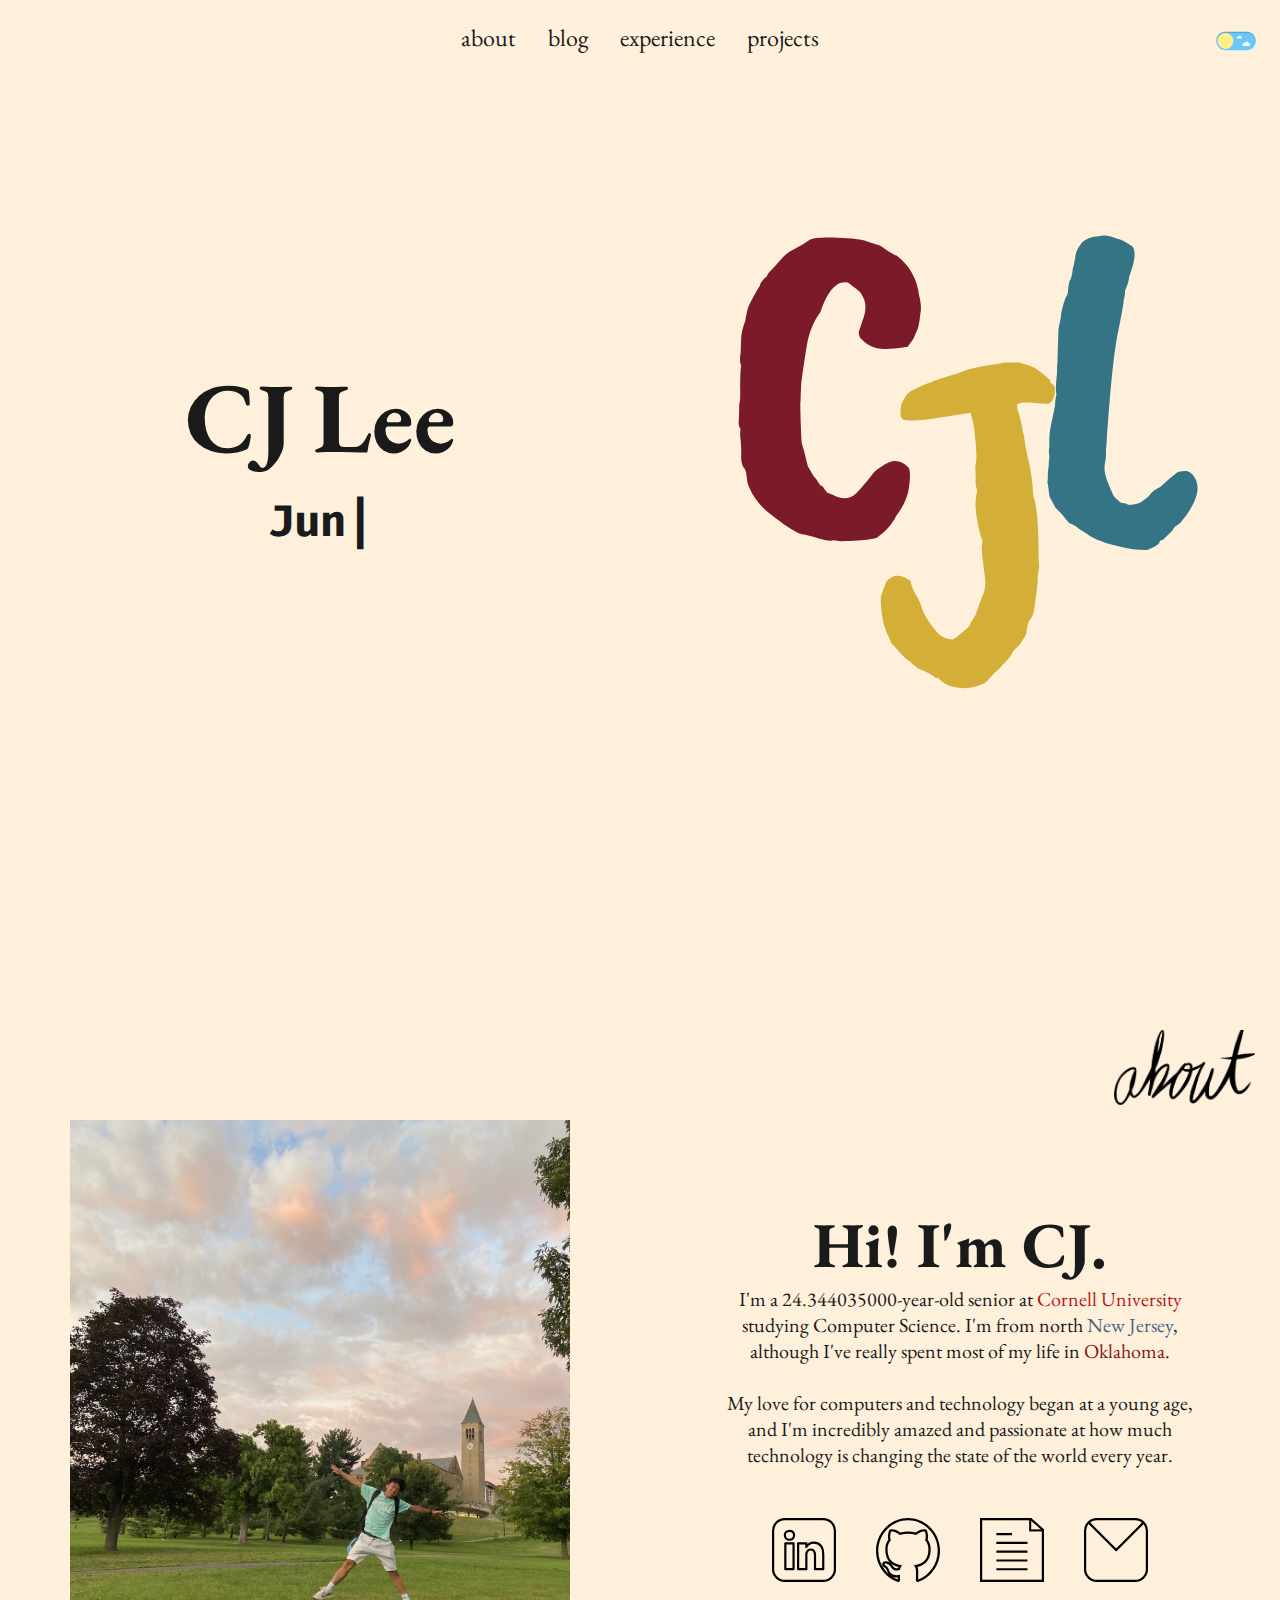
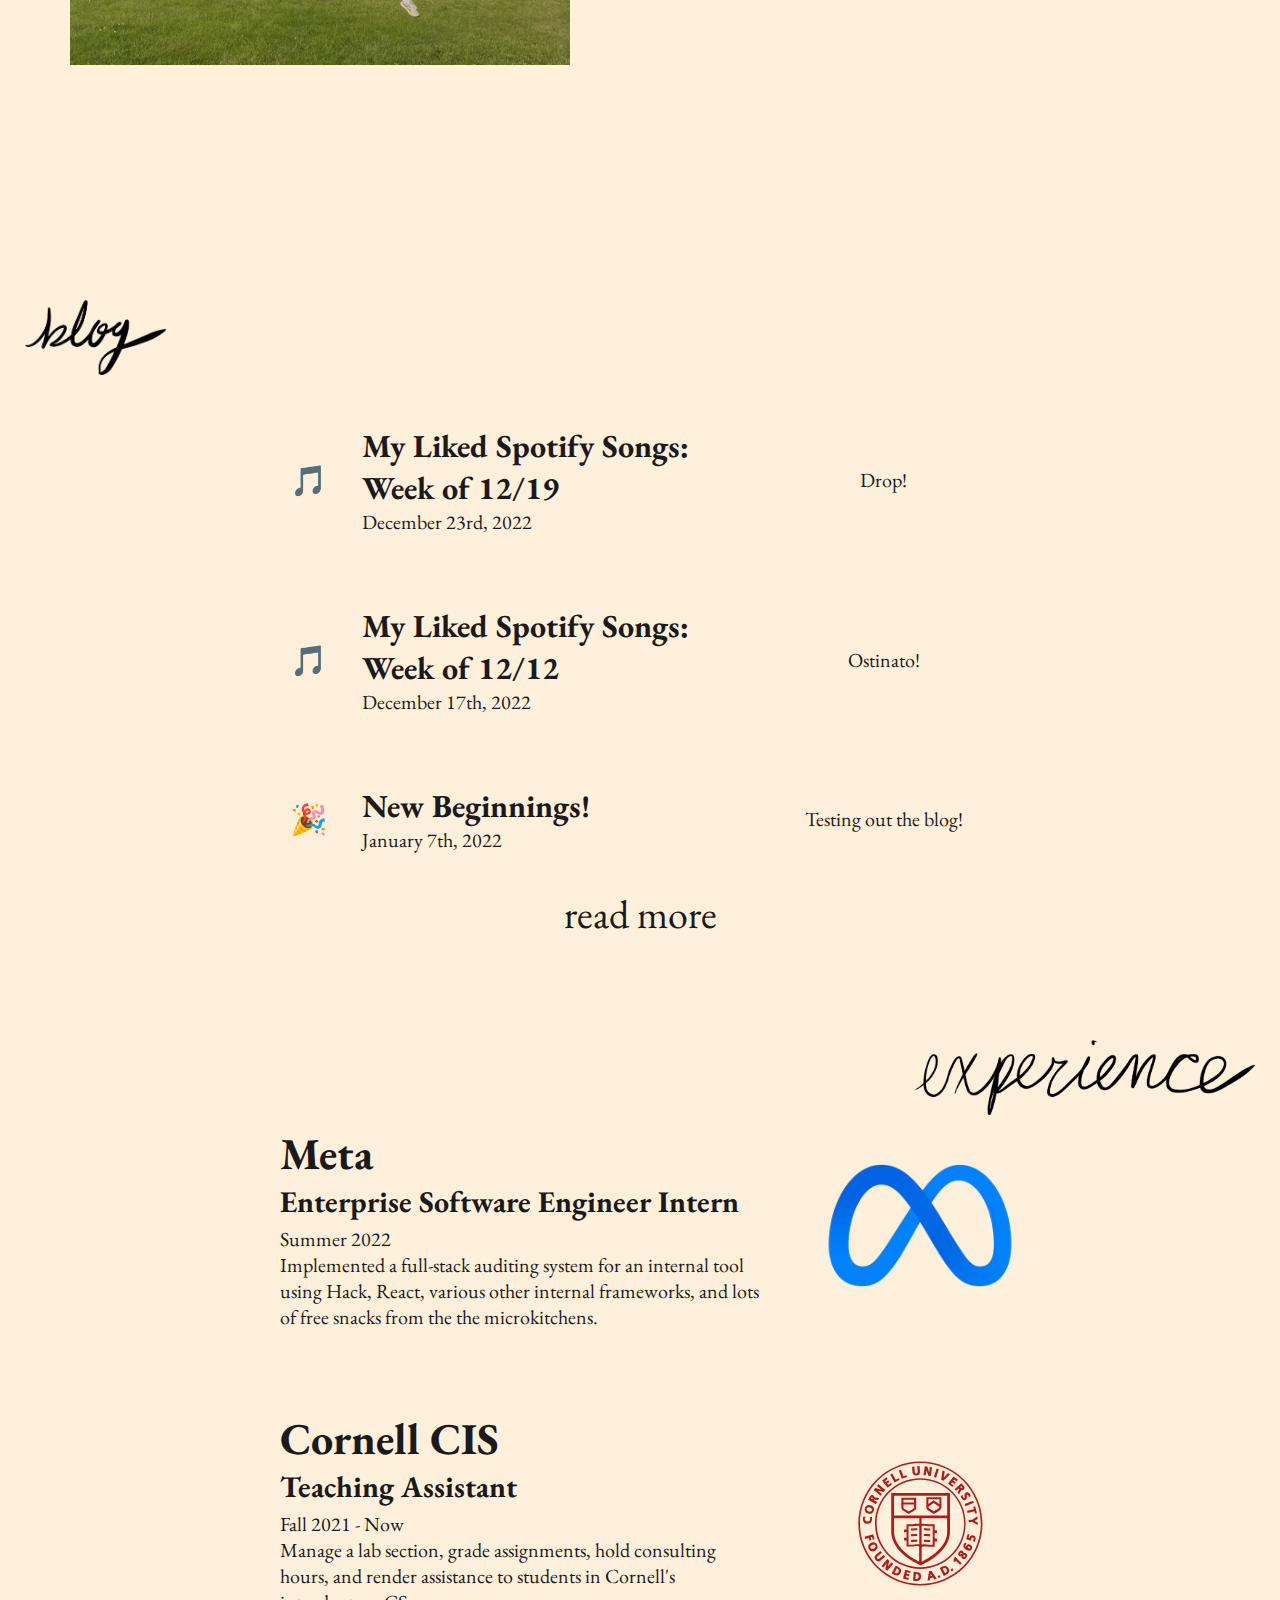
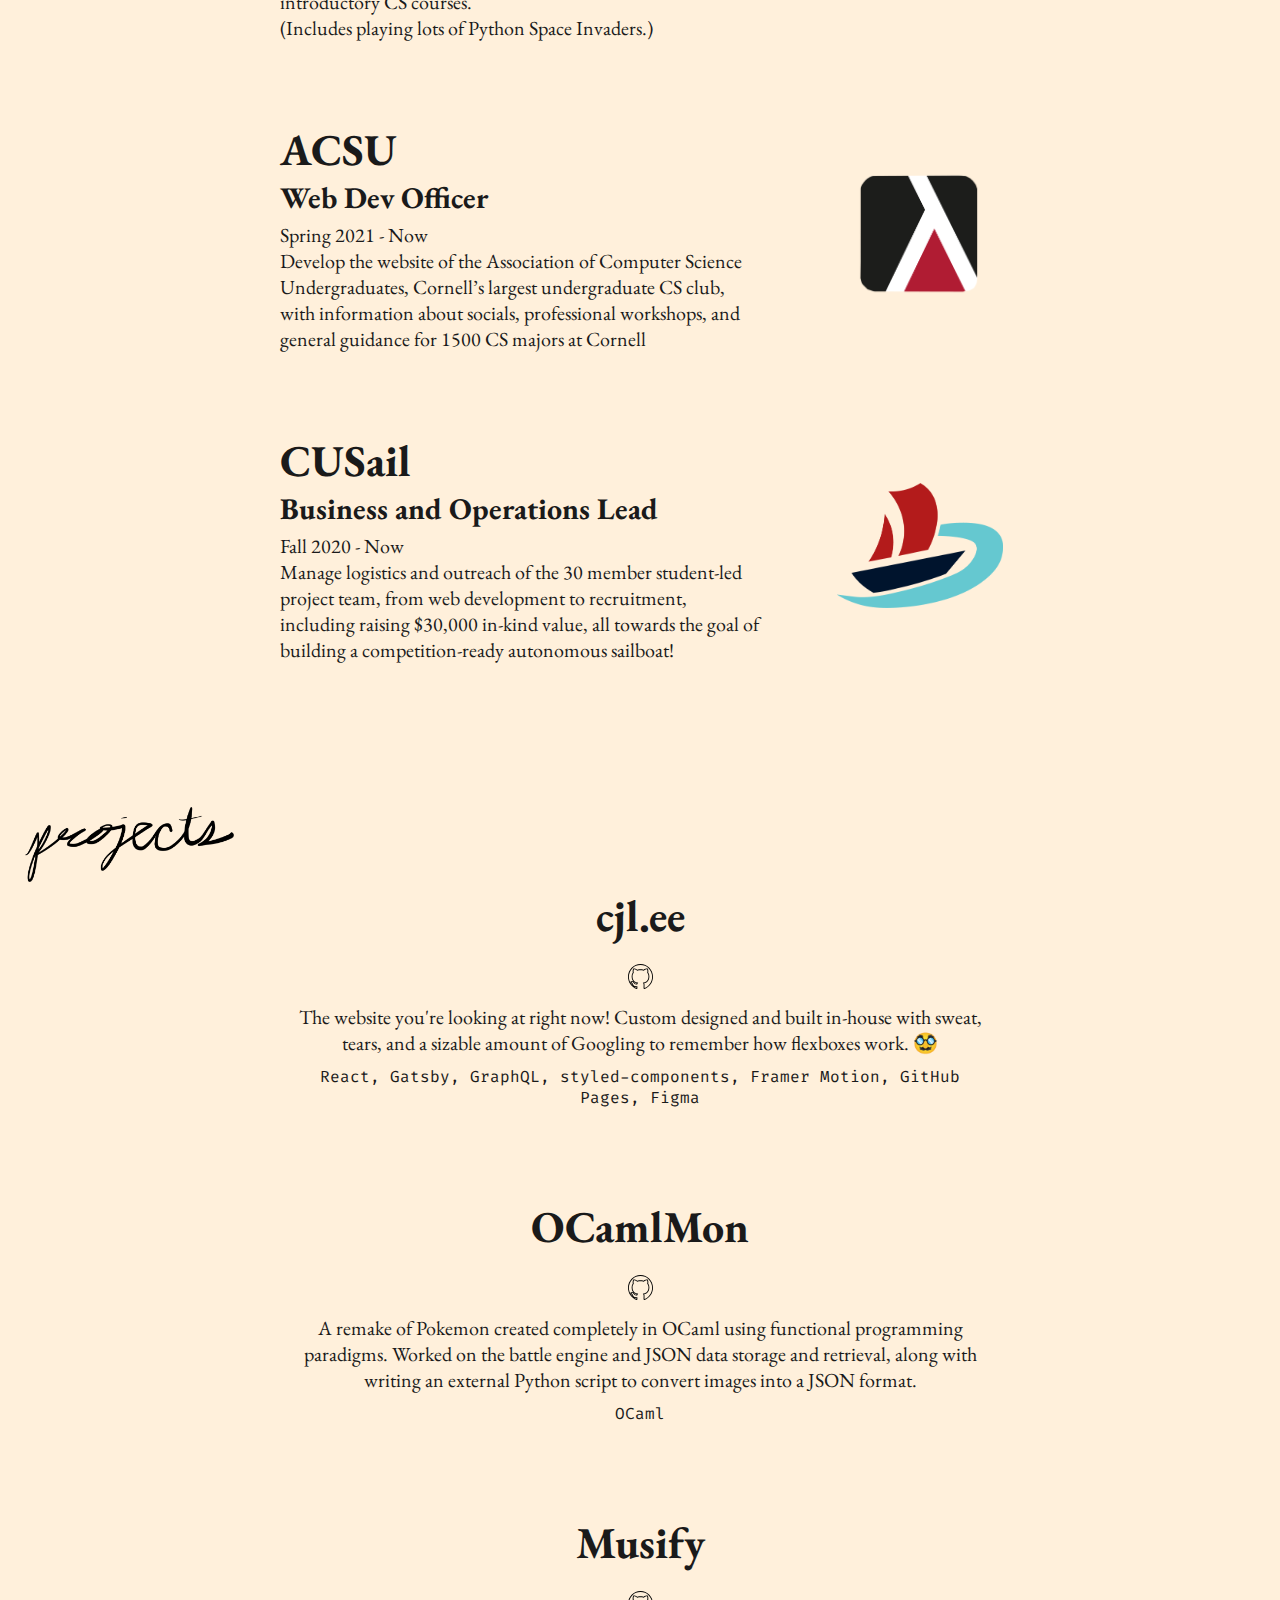
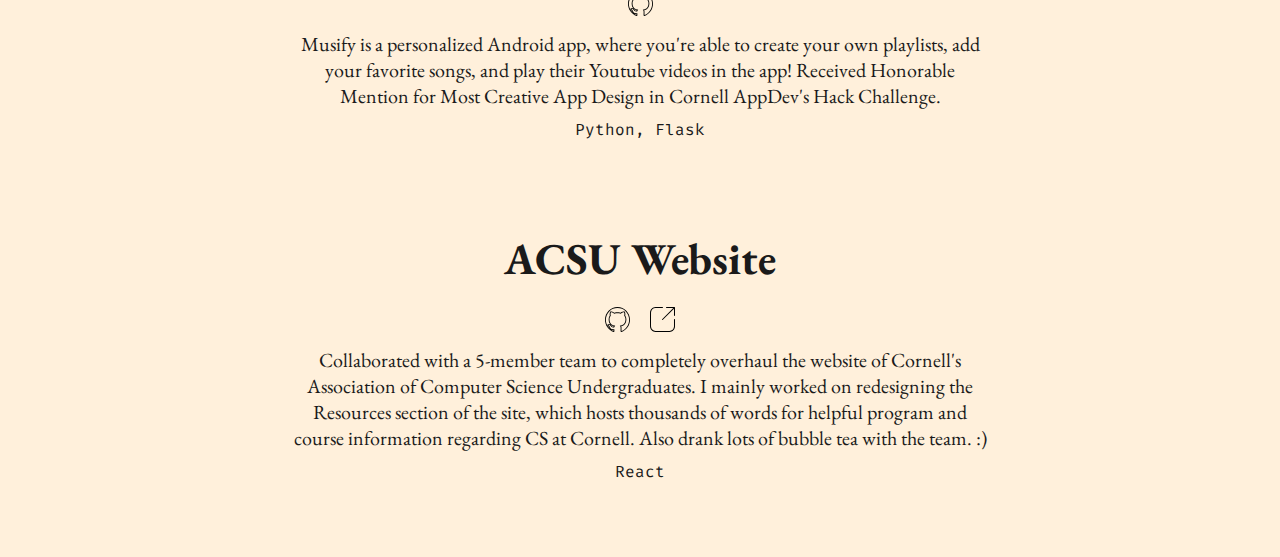
==== commit 9b232f85: "Updates" ====
--- a/index.html
+++ b/index.html
@@ -124,7 +124,7 @@
 .jqGMPJ{display:block;text-align:center;font-size:40px;color:inherit;border-radius:20px;color:var(--color-text);}/*!sc*/
 .jqGMPJ:hover{background:var(--color-hover);}/*!sc*/
 data-styled.g69[id="BlogCards__BlogButton-sc-recu7w-11"]{content:"jqGMPJ,"}/*!sc*/
-</style><style>.gatsby-image-wrapper{position:relative;overflow:hidden}.gatsby-image-wrapper picture.object-fit-polyfill{position:static!important}.gatsby-image-wrapper img{bottom:0;height:100%;left:0;margin:0;max-width:none;padding:0;position:absolute;right:0;top:0;width:100%;object-fit:cover}.gatsby-image-wrapper [data-main-image]{opacity:0;transform:translateZ(0);transition:opacity .25s linear;will-change:opacity}.gatsby-image-wrapper-constrained{display:inline-block;vertical-align:top}</style><noscript><style>.gatsby-image-wrapper noscript [data-main-image]{opacity:1!important}.gatsby-image-wrapper [data-placeholder-image]{opacity:0!important}</style></noscript><script type="module">const e="undefined"!=typeof HTMLImageElement&&"loading"in HTMLImageElement.prototype;e&&document.body.addEventListener("load",(function(e){if(void 0===e.target.dataset.mainImage)return;if(void 0===e.target.dataset.gatsbyImageSsr)return;const t=e.target;let a=null,n=t;for(;null===a&&n;)void 0!==n.parentNode.dataset.gatsbyImageWrapper&&(a=n.parentNode),n=n.parentNode;const o=a.querySelector("[data-placeholder-image]"),r=new Image;r.src=t.currentSrc,r.decode().catch((()=>{})).then((()=>{t.style.opacity=1,o&&(o.style.opacity=0,o.style.transition="opacity 500ms linear")}))}),!0);</script><style>html { 
+</style><style>.gatsby-image-wrapper{position:relative;overflow:hidden}.gatsby-image-wrapper picture.object-fit-polyfill{position:static!important}.gatsby-image-wrapper img{bottom:0;height:100%;left:0;margin:0;max-width:none;padding:0;position:absolute;right:0;top:0;width:100%;object-fit:cover}.gatsby-image-wrapper [data-main-image]{opacity:0;transform:translateZ(0);transition:opacity .25s linear;will-change:opacity}.gatsby-image-wrapper-constrained{display:inline-block;vertical-align:top}</style><noscript><style>.gatsby-image-wrapper noscript [data-main-image]{opacity:1!important}.gatsby-image-wrapper [data-placeholder-image]{opacity:0!important}</style></noscript><script type="module">const e="undefined"!=typeof HTMLImageElement&&"loading"in HTMLImageElement.prototype;e&&document.body.addEventListener("load",(function(e){if(void 0===e.target.dataset.mainImage)return;if(void 0===e.target.dataset.gatsbyImageSsr)return;const t=e.target;let a=null,n=t;for(;null===a&&n;)void 0!==n.parentNode.dataset.gatsbyImageWrapper&&(a=n.parentNode),n=n.parentNode;const o=a.querySelector("[data-placeholder-image]"),r=new Image;r.src=t.currentSrc,r.decode().catch((()=>{})).then((()=>{t.style.opacity=1,o&&(o.style.opacity=0,o.style.transition="opacity 500ms linear")}))}),!0);</script><link rel="icon" href="/favicon-32x32.png?v=cceedab2dbefdb0adc8164bc815c3c3d" type="image/png"/><link rel="icon" href="/favicon.svg?v=cceedab2dbefdb0adc8164bc815c3c3d" type="image/svg+xml"/><link rel="manifest" href="/manifest.webmanifest" crossorigin="anonymous"/><meta name="theme-color" content="FFF0DB"/><link rel="apple-touch-icon" sizes="48x48" href="/icons/icon-48x48.png?v=cceedab2dbefdb0adc8164bc815c3c3d"/><link rel="apple-touch-icon" sizes="72x72" href="/icons/icon-72x72.png?v=cceedab2dbefdb0adc8164bc815c3c3d"/><link rel="apple-touch-icon" sizes="96x96" href="/icons/icon-96x96.png?v=cceedab2dbefdb0adc8164bc815c3c3d"/><link rel="apple-touch-icon" sizes="144x144" href="/icons/icon-144x144.png?v=cceedab2dbefdb0adc8164bc815c3c3d"/><link rel="apple-touch-icon" sizes="192x192" href="/icons/icon-192x192.png?v=cceedab2dbefdb0adc8164bc815c3c3d"/><link rel="apple-touch-icon" sizes="256x256" href="/icons/icon-256x256.png?v=cceedab2dbefdb0adc8164bc815c3c3d"/><link rel="apple-touch-icon" sizes="384x384" href="/icons/icon-384x384.png?v=cceedab2dbefdb0adc8164bc815c3c3d"/><link rel="apple-touch-icon" sizes="512x512" href="/icons/icon-512x512.png?v=cceedab2dbefdb0adc8164bc815c3c3d"/><style>html { 
 --color-global: hsl(0deg, 0%, 10%);
 --color-text: hsl(0deg, 0%, 10%);
 --color-background: #FFF0DB;
@@ -132,4 +132,4 @@
 --color-blog2: #fcd8a9;
 --color-hover: #fcd8a9;
 --color-emoji: transparent;
---color-hyperlink: blue; }</style><link as="script" rel="preload" href="/webpack-runtime-8d57e0f13123472d4435.js"/><link as="script" rel="preload" href="/framework-fab26466f6939b34594c.js"/><link as="script" rel="preload" href="/app-52e16ae477609d582442.js"/><link as="script" rel="preload" href="/ea88be26-e384379224360a4b3f9a.js"/><link as="script" rel="preload" href="/commons-fc4a47b632a85caa030d.js"/><link as="script" rel="preload" href="/94222588b0570dcffb85ad1f86e8f5f5d20e834c-cb88d3b001fffc48aa5c.js"/><link as="script" rel="preload" href="/component---src-pages-index-js-099fc81af5e5e636185a.js"/><link as="fetch" rel="preload" href="/page-data/index/page-data.json" crossorigin="anonymous"/><link as="fetch" rel="preload" href="/page-data/sq/d/1588082557.json" crossorigin="anonymous"/><link as="fetch" rel="preload" href="/page-data/sq/d/63159454.json" crossorigin="anonymous"/><link as="fetch" rel="preload" href="/page-data/app-data.json" crossorigin="anonymous"/></head><body><script>(function setColorsByTheme(){const colors={"global":{"light":"hsl(0deg, 0%, 10%)","dark":"hsl(0deg, 0%, 100%)"},"text":{"light":"hsl(0deg, 0%, 10%)","dark":"hsl(0deg, 0%, 100%)"},"background":{"light":"#FFF0DB","dark":"#262734"},"blog":{"light":"#ffe2bd","dark":"#282b4f"},"blog2":{"light":"#fcd8a9","dark":"#3a3f70"},"hover":{"light":"#fcd8a9","dark":"#30335e"},"emoji":{"light":"transparent","dark":"#ffffff"},"hyperlink":{"light":"blue","dark":"lightblue"}};const colorModeKey="color-mode";const colorModeCssProp="--initial-color-mode";const mql=window.matchMedia("(prefers-color-scheme: dark)");const prefersDarkFromMQ=mql.matches;const persistedPreference=window.localStorage.getItem(colorModeKey);let colorMode="light";const hasUsedToggle=typeof persistedPreference==="string";if(hasUsedToggle){colorMode=persistedPreference;}else{colorMode=prefersDarkFromMQ?"dark":"light";}let root=document.documentElement;root.style.setProperty(colorModeCssProp,colorMode);console.log(colors);Object.entries(colors).forEach(([name,colorByTheme])=>{const cssVarName=`--color-${name}`;console.log(`Adding color ${cssVarName}`);root.style.setProperty(cssVarName,colorByTheme[colorMode]);});})()</script><div id="___gatsby"><div style="outline:none" tabindex="-1" id="gatsby-focus-wrapper"><nav class="Header__Nav-sc-9eu2yh-0 gSjpgg"><div class="Header__NavMenu-sc-9eu2yh-1 cHXind"><a class="Header__NavLink-sc-9eu2yh-2 iSFVSU" href="/#about">about</a><a class="Header__NavLink-sc-9eu2yh-2 iSFVSU" href="/#blog">blog</a><a class="Header__NavLink-sc-9eu2yh-2 iSFVSU" href="/#experience">experience</a><a class="Header__NavLink-sc-9eu2yh-2 iSFVSU" href="/#projects">projects</a></div></nav><main><div class="Hero__HContainer-sc-18f8wjv-0 ktHHuR undefined bg"><div class="Hero__HColumn-sc-18f8wjv-1 ewonRX hTxt"><h1 aria-label="‎ CJ Lee ‎" class="AnimatedName__Heading-sc-n6vyjk-0 jYPcQq"><div aria-hidden="true" class="AnimatedName__Word-sc-n6vyjk-1 gaBnmR"><span aria-hidden="true" class="AnimatedName__Character-sc-n6vyjk-2 ewLPZY">‎</span></div><div aria-hidden="true" class="AnimatedName__Word-sc-n6vyjk-1 gaBnmR"><span aria-hidden="true" class="AnimatedName__Character-sc-n6vyjk-2 ewLPZY">C</span><span aria-hidden="true" class="AnimatedName__Character-sc-n6vyjk-2 ewLPZY">J</span></div><div aria-hidden="true" class="AnimatedName__Word-sc-n6vyjk-1 gaBnmR"><span aria-hidden="true" class="AnimatedName__Character-sc-n6vyjk-2 ewLPZY">L</span><span aria-hidden="true" class="AnimatedName__Character-sc-n6vyjk-2 ewLPZY">e</span><span aria-hidden="true" class="AnimatedName__Character-sc-n6vyjk-2 ewLPZY">e</span></div><div aria-hidden="true" class="AnimatedName__Word-sc-n6vyjk-1 gaBnmR"><span aria-hidden="true" class="AnimatedName__Character-sc-n6vyjk-2 ewLPZY">‎</span></div></h1><h3 class="Hero__HTitle-sc-18f8wjv-3 jDXYwD"><div class="Typewriter" data-testid="typewriter-wrapper"></div></h3></div><div class="Hero__HColumn-sc-18f8wjv-1 ewonRX hImg"><img src="[data-uri]" class="Hero__HImage-sc-18f8wjv-2 bKPuBj"/></div></div><div id="about" class="About__AboutContainer-sc-1kt5jo5-0 linJT"><h2 class="SectionHeading__Heading-sc-1lgexs-0 eomZer"><img src="/static/aboutw-e5783baeb0cde693d3e5790e1c687a32.png" class="SectionHeading__Title-sc-1lgexs-1 kUNkDC"/></h2><div class="About__AboutFlex-sc-1kt5jo5-1 cZtrwE"><div class="About__AboutColumn-sc-1kt5jo5-2 hsDXwW"><img src="/static/self-46e96d945f921c43c051c464e3e66879.jpg" class="About__AboutImage-sc-1kt5jo5-3 gsesGY"/></div><div class="About__AboutColumn-sc-1kt5jo5-2 hsDXwW"><h2 class="About__AboutIntro-sc-1kt5jo5-4 bGeFZW">Hi! I&#x27;m CJ.</h2><p class="About__AboutDetails-sc-1kt5jo5-5 edRTbC">I&#x27;m a <!-- -->20.737732198<!-- -->-year-old <!-- -->junior<!-- --> at <a href="https://www.facebook.com/Quandoalcinemasisognava/videos/titanic-1953-film-completo-titanic-is-a-1953-american-drama-film-directed-by-jea/964947974323758/?t=3900" target="_blank" style="color:#B31B1B">Cornell University</a> studying Computer Science. I&#x27;m from north <a href="https://youtu.be/2r0h2mNz91M?t=19" target="_blank" style="color:#486782">New Jersey</a>, although I&#x27;ve really spent most of my life in <a href="https://www.youtube.com/watch?v=n7JIFiI63XA" target="_blank" style="color:#841617">Oklahoma</a>.<br/><br/>My love for computers and technology began at a young age, and I&#x27;m incredibly amazed and passionate at how much technology is changing the state of the world every year.</p><span class="About__AboutIcon-sc-1kt5jo5-6 hKMwqF" style="display:inline-block"><a href="https://www.linkedin.com/in/cj-lee/" rel="noopener noreferrer" target="_blank"><img src="[data-uri]" style="width:100%"/></a></span><span class="About__AboutIcon-sc-1kt5jo5-6 hKMwqF" style="display:inline-block"><a href="https://github.com/choongjae" rel="noopener noreferrer" target="_blank"><img src="[data-uri]" style="width:100%"/></a></span><span class="About__AboutIcon-sc-1kt5jo5-6 hKMwqF" style="display:inline-block"><a href="/static/cjlee-resume-4d1afc20c0ac1e2be9cf906b2bc56464.pdf" rel="noopener noreferrer" target="_blank"><img src="[data-uri]" style="width:100%"/></a></span><span class="About__AboutIcon-sc-1kt5jo5-6 hKMwqF" style="display:inline-block"><a href="mailto:cl2362@cornell.edu" rel="noopener noreferrer" target="_blank"><img src="[data-uri]" style="width:100%"/></a></span></div></div></div><div id="blog" class="BlogCards__BlogContainer-sc-recu7w-0 ibGxiI"><h2 class="SectionHeading__Heading-sc-1lgexs-0 eVWWWk"><img src="/static/blogw-5a12f26d33c398b679833baaff1c160e.png" class="SectionHeading__Title-sc-1lgexs-1 kUNkDC"/></h2><div class="BlogCards__BlogCardContainer-sc-recu7w-1 lmJDyM"><a class="BlogCards__BlogLink-sc-recu7w-2 gvvimg" href="/blog/liked-spotify-songs-12-12/"><div class="BlogCards__BlogArticle-sc-recu7w-3 hQsEWW"><div class="BlogCards__BlogHead-sc-recu7w-7 eACULY"><div class="BlogCards__BlogEmoji-sc-recu7w-4 kYhTVw">🎵</div><div class="BlogCards__BlogCard-sc-recu7w-5 eFQHXj"><h4 class="BlogCards__BlogArticleHeader-sc-recu7w-6 Icgfd">My Liked Spotify Songs: Week of 12/12</h4><p>December 17th, 2022</p></div></div><div class="BlogCards__BlogFoot-sc-recu7w-8 gQgcTX"><p class="BlogCards__BlogArticleSubtitle-sc-recu7w-9 iSFjcn">Ostinato!</p></div></div></a><a class="BlogCards__BlogLink-sc-recu7w-2 gvvimg" href="/blog/new-beginnings/"><div class="BlogCards__BlogArticle-sc-recu7w-3 hQsEWW"><div class="BlogCards__BlogHead-sc-recu7w-7 eACULY"><div class="BlogCards__BlogEmoji-sc-recu7w-4 kYhTVw">🎉</div><div class="BlogCards__BlogCard-sc-recu7w-5 eFQHXj"><h4 class="BlogCards__BlogArticleHeader-sc-recu7w-6 Icgfd">New Beginnings!</h4><p>January 7th, 2022</p></div></div><div class="BlogCards__BlogFoot-sc-recu7w-8 gQgcTX"><p class="BlogCards__BlogArticleSubtitle-sc-recu7w-9 iSFjcn">Testing out the blog!</p></div></div></a></div><div class="BlogCards__BlogMore-sc-recu7w-10 ilbTgX"><a class="BlogCards__BlogButton-sc-recu7w-11 jqGMPJ" href="/blog">read more</a></div></div><div id="experience" class="Experience__ExpContainer-sc-160a4hl-0 cZNtSI"><h2 class="SectionHeading__Heading-sc-1lgexs-0 eomZer"><img src="/static/experiencew-e097285fa86b5795b1d42f19e1bc4f23.png" class="SectionHeading__Title-sc-1lgexs-1 hRjXZo"/></h2><div class="Experience__ExpBoxes-sc-160a4hl-1 jGWCTb"><div class="Experience__ExpBox-sc-160a4hl-2 drzMgB"><div class="Experience__ExpColumn-sc-160a4hl-3 hAsnGT expTxt"><h3 class="Experience__ExpOrg-sc-160a4hl-4 bOjMLY">Meta</h3><h4 class="Experience__ExpTitle-sc-160a4hl-5 dywupW">Enterprise Software Engineer Intern</h4><p class="Experience__ExpBody-sc-160a4hl-6 dxvTRE">Summer 2022<br>     Implemented a full-stack auditing system for an internal tool using Hack,     React, various other internal frameworks, and lots of free snacks from the     the microkitchens.</p></div><div class="Experience__ExpColumn-sc-160a4hl-3 hAsnGT expImg"><img src="/static/meta-c384e4ffb97673c97d59885b8b02fd3e.png" class="Experience__ExpImg-sc-160a4hl-7 hyHlwS"/></div></div><div class="Experience__ExpBox-sc-160a4hl-2 drzMgB"><div class="Experience__ExpColumn-sc-160a4hl-3 hAsnGT expTxt"><h3 class="Experience__ExpOrg-sc-160a4hl-4 bOjMLY">Cornell CIS</h3><h4 class="Experience__ExpTitle-sc-160a4hl-5 dywupW">Teaching Assistant</h4><p class="Experience__ExpBody-sc-160a4hl-6 dxvTRE">Fall 2021 - Now<br>     Manage a lab section, grade assignments, hold consulting hours, and      render assistance to students in Cornell's introductory CS courses.<br>    (Includes playing lots of Python Space Invaders.)</p></div><div class="Experience__ExpColumn-sc-160a4hl-3 hAsnGT expImg"><img src="/static/cornell-6b8ed5a66c6d9c7b3ead58d41c11e979.svg" class="Experience__ExpImg-sc-160a4hl-7 hyHlwS"/></div></div><div class="Experience__ExpBox-sc-160a4hl-2 drzMgB"><div class="Experience__ExpColumn-sc-160a4hl-3 hAsnGT expTxt"><h3 class="Experience__ExpOrg-sc-160a4hl-4 bOjMLY">ACSU</h3><h4 class="Experience__ExpTitle-sc-160a4hl-5 dywupW">Web Dev Officer</h4><p class="Experience__ExpBody-sc-160a4hl-6 dxvTRE">Spring 2021 - Now<br>     Develop the website of the Association of Computer Science Undergraduates,     Cornell’s largest undergraduate CS club, with information about socials,     professional workshops, and general guidance for 1500 CS majors at Cornell<br></p></div><div class="Experience__ExpColumn-sc-160a4hl-3 hAsnGT expImg"><img src="[data-uri]" class="Experience__ExpImg-sc-160a4hl-7 hyHlwS"/></div></div><div class="Experience__ExpBox-sc-160a4hl-2 drzMgB"><div class="Experience__ExpColumn-sc-160a4hl-3 hAsnGT expTxt"><h3 class="Experience__ExpOrg-sc-160a4hl-4 bOjMLY">CUSail</h3><h4 class="Experience__ExpTitle-sc-160a4hl-5 dywupW">Business and Operations Lead</h4><p class="Experience__ExpBody-sc-160a4hl-6 dxvTRE">Fall 2020 - Now <br>    Manage logistics and outreach of the 30 member student-led project team,     from web development to recruitment, including raising $30,000 in-kind value,    all towards the goal of building a competition-ready autonomous sailboat!    </p></div><div class="Experience__ExpColumn-sc-160a4hl-3 hAsnGT expImg"><img src="/static/cusail-a353913e9409eeb59a34ccb8542c2f25.png" class="Experience__ExpImg-sc-160a4hl-7 hyHlwS"/></div></div></div></div><div id="projects" class="Projects__ProjectContainer-sc-1063zfe-0 ixYfYw"><h2 class="SectionHeading__Heading-sc-1lgexs-0 eVWWWk"><img src="/static/projectsw-6ea52babc2d10594a50421a4fb1c463c.png" class="SectionHeading__Title-sc-1lgexs-1 hRjXZo"/></h2><div class="Projects__ProjectBoxes-sc-1063zfe-1 gIzAoQ"><div class="Projects__ProjectDetails-sc-1063zfe-2 gEGsOp"><h3 class="Projects__ProjectTitle-sc-1063zfe-3 fboliv">cjl.ee</h3><div class="Projects__ProjectLinks-sc-1063zfe-4 hlPEke"><div class="Projects__ProjectLinks-sc-1063zfe-4 hlPEke"><span class="Projects__ProjectLinkIcon-sc-1063zfe-5 dROvdw"><span class="Projects__ProjectIcon-sc-1063zfe-8 gyPSLu" style="display:inline-block"><a href="https://github.com/choongjae/cjl.ee" rel="noopener noreferrer" target="_blank"><img src="[data-uri]" style="width:100%"/></a></span></span></div></div><p class="Projects__ProjectDescription-sc-1063zfe-6 hmWMLF">The website you&#x27;re looking at right now! Custom designed and built in-house      with sweat, tears, and a sizable amount of Googling to remember how flexboxes      work. 🥸</p><p class="Projects__ProjectTools-sc-1063zfe-7 efneAH">React, Gatsby, GraphQL, styled-components, Framer Motion, GitHub Pages, Figma</p></div><div class="Projects__ProjectDetails-sc-1063zfe-2 gEGsOp"><h3 class="Projects__ProjectTitle-sc-1063zfe-3 fboliv">OCamlMon</h3><div class="Projects__ProjectLinks-sc-1063zfe-4 hlPEke"><div class="Projects__ProjectLinks-sc-1063zfe-4 hlPEke"><span class="Projects__ProjectLinkIcon-sc-1063zfe-5 dROvdw"><span class="Projects__ProjectIcon-sc-1063zfe-8 gyPSLu" style="display:inline-block"><a href="https://github.com/choongjae/OCamlMon" rel="noopener noreferrer" target="_blank"><img src="[data-uri]" style="width:100%"/></a></span></span></div></div><p class="Projects__ProjectDescription-sc-1063zfe-6 hmWMLF">A remake of Pokemon created completely in OCaml using functional       programming paradigms. Worked on the battle engine and JSON data storage       and retrieval, along with writing an external Python script to convert       images into a JSON format.</p><p class="Projects__ProjectTools-sc-1063zfe-7 efneAH">OCaml</p></div><div class="Projects__ProjectDetails-sc-1063zfe-2 gEGsOp"><h3 class="Projects__ProjectTitle-sc-1063zfe-3 fboliv">Musify</h3><div class="Projects__ProjectLinks-sc-1063zfe-4 hlPEke"><div class="Projects__ProjectLinks-sc-1063zfe-4 hlPEke"><span class="Projects__ProjectLinkIcon-sc-1063zfe-5 dROvdw"><span class="Projects__ProjectIcon-sc-1063zfe-8 gyPSLu" style="display:inline-block"><a href="https://github.com/zaedaamrin/HackChallenge2021" rel="noopener noreferrer" target="_blank"><img src="[data-uri]" style="width:100%"/></a></span></span></div></div><p class="Projects__ProjectDescription-sc-1063zfe-6 hmWMLF">Musify is a personalized Android app, where you&#x27;re able to create your       own playlists, add your favorite songs, and play their Youtube videos       in the app! Received Honorable Mention for Most Creative App Design in       Cornell AppDev&#x27;s Hack Challenge.</p><p class="Projects__ProjectTools-sc-1063zfe-7 efneAH">Python, Flask</p></div><div class="Projects__ProjectDetails-sc-1063zfe-2 gEGsOp"><h3 class="Projects__ProjectTitle-sc-1063zfe-3 fboliv">ACSU Website</h3><div class="Projects__ProjectLinks-sc-1063zfe-4 hlPEke"><div class="Projects__ProjectLinks-sc-1063zfe-4 hlPEke"><span class="Projects__ProjectLinkIcon-sc-1063zfe-5 dROvdw"><span class="Projects__ProjectIcon-sc-1063zfe-8 gyPSLu" style="display:inline-block"><a href="https://github.com/cornellacsu/new_web_react" rel="noopener noreferrer" target="_blank"><img src="[data-uri]" style="width:100%"/></a></span></span><span class="Projects__ProjectLinkIcon-sc-1063zfe-5 dROvdw"><span class="Projects__ProjectIcon-sc-1063zfe-8 gyPSLu" style="display:inline-block"><a href="https://acsu.cornell.edu/" rel="noopener noreferrer" target="_blank"><img src="[data-uri]" style="width:100%"/></a></span></span></div></div><p class="Projects__ProjectDescription-sc-1063zfe-6 hmWMLF">Collaborated with a 5-member team to completely overhaul the website of       Cornell&#x27;s Association of Computer Science Undergraduates. I mainly worked on       redesigning the Resources section of the site, which hosts thousands of words       for helpful program and course information regarding CS at Cornell.       Also drank lots of bubble tea with the team. :)</p><p class="Projects__ProjectTools-sc-1063zfe-7 efneAH">React</p></div></div></div></main></div><div id="gatsby-announcer" style="position:absolute;top:0;width:1px;height:1px;padding:0;overflow:hidden;clip:rect(0, 0, 0, 0);white-space:nowrap;border:0" aria-live="assertive" aria-atomic="true"></div></div><script id="gatsby-script-loader">/*<![CDATA[*/window.pagePath="/";/*]]>*/</script><script id="gatsby-chunk-mapping">/*<![CDATA[*/window.___chunkMapping={"polyfill":["/polyfill-635a9dfd597478a1f0fa.js"],"app":["/app-52e16ae477609d582442.js"],"component---src-pages-404-js":["/component---src-pages-404-js-1a2dd8450e4712463dc6.js"],"component---src-pages-blog-js":["/component---src-pages-blog-js-1bd178e57ec02ffb4b09.js"],"component---src-pages-index-js":["/component---src-pages-index-js-099fc81af5e5e636185a.js"],"component---src-pages-secret-js":["/component---src-pages-secret-js-f46878f2ecc81c59545c.js"],"component---src-templates-blog-template-js":["/component---src-templates-blog-template-js-7ca5264e156bfbf3e04e.js"]};/*]]>*/</script><script src="/polyfill-635a9dfd597478a1f0fa.js" nomodule=""></script><script src="/component---src-pages-index-js-099fc81af5e5e636185a.js" async=""></script><script src="/94222588b0570dcffb85ad1f86e8f5f5d20e834c-cb88d3b001fffc48aa5c.js" async=""></script><script src="/commons-fc4a47b632a85caa030d.js" async=""></script><script src="/ea88be26-e384379224360a4b3f9a.js" async=""></script><script src="/app-52e16ae477609d582442.js" async=""></script><script src="/framework-fab26466f6939b34594c.js" async=""></script><script src="/webpack-runtime-8d57e0f13123472d4435.js" async=""></script></body></html>+--color-hyperlink: blue; }</style><link as="script" rel="preload" href="/webpack-runtime-8d57e0f13123472d4435.js"/><link as="script" rel="preload" href="/framework-fab26466f6939b34594c.js"/><link as="script" rel="preload" href="/app-8ebadbac55ad1ad4407b.js"/><link as="script" rel="preload" href="/ea88be26-e384379224360a4b3f9a.js"/><link as="script" rel="preload" href="/commons-fc4a47b632a85caa030d.js"/><link as="script" rel="preload" href="/94222588b0570dcffb85ad1f86e8f5f5d20e834c-cb88d3b001fffc48aa5c.js"/><link as="script" rel="preload" href="/component---src-pages-index-js-099fc81af5e5e636185a.js"/><link as="fetch" rel="preload" href="/page-data/index/page-data.json" crossorigin="anonymous"/><link as="fetch" rel="preload" href="/page-data/sq/d/1588082557.json" crossorigin="anonymous"/><link as="fetch" rel="preload" href="/page-data/sq/d/63159454.json" crossorigin="anonymous"/><link as="fetch" rel="preload" href="/page-data/app-data.json" crossorigin="anonymous"/></head><body><script>(function setColorsByTheme(){const colors={"global":{"light":"hsl(0deg, 0%, 10%)","dark":"hsl(0deg, 0%, 100%)"},"text":{"light":"hsl(0deg, 0%, 10%)","dark":"hsl(0deg, 0%, 100%)"},"background":{"light":"#FFF0DB","dark":"#262734"},"blog":{"light":"#ffe2bd","dark":"#282b4f"},"blog2":{"light":"#fcd8a9","dark":"#3a3f70"},"hover":{"light":"#fcd8a9","dark":"#30335e"},"emoji":{"light":"transparent","dark":"#ffffff"},"hyperlink":{"light":"blue","dark":"lightblue"}};const colorModeKey="color-mode";const colorModeCssProp="--initial-color-mode";const mql=window.matchMedia("(prefers-color-scheme: dark)");const prefersDarkFromMQ=mql.matches;const persistedPreference=window.localStorage.getItem(colorModeKey);let colorMode="light";const hasUsedToggle=typeof persistedPreference==="string";if(hasUsedToggle){colorMode=persistedPreference;}else{colorMode=prefersDarkFromMQ?"dark":"light";}let root=document.documentElement;root.style.setProperty(colorModeCssProp,colorMode);console.log(colors);Object.entries(colors).forEach(([name,colorByTheme])=>{const cssVarName=`--color-${name}`;console.log(`Adding color ${cssVarName}`);root.style.setProperty(cssVarName,colorByTheme[colorMode]);});})()</script><div id="___gatsby"><div style="outline:none" tabindex="-1" id="gatsby-focus-wrapper"><nav class="Header__Nav-sc-9eu2yh-0 gSjpgg"><div class="Header__NavMenu-sc-9eu2yh-1 cHXind"><a class="Header__NavLink-sc-9eu2yh-2 iSFVSU" href="/#about">about</a><a class="Header__NavLink-sc-9eu2yh-2 iSFVSU" href="/#blog">blog</a><a class="Header__NavLink-sc-9eu2yh-2 iSFVSU" href="/#experience">experience</a><a class="Header__NavLink-sc-9eu2yh-2 iSFVSU" href="/#projects">projects</a></div></nav><main><div class="Hero__HContainer-sc-18f8wjv-0 ktHHuR undefined bg"><div class="Hero__HColumn-sc-18f8wjv-1 ewonRX hTxt"><h1 aria-label="‎ CJ Lee ‎" class="AnimatedName__Heading-sc-n6vyjk-0 jYPcQq"><div aria-hidden="true" class="AnimatedName__Word-sc-n6vyjk-1 gaBnmR"><span aria-hidden="true" class="AnimatedName__Character-sc-n6vyjk-2 ewLPZY">‎</span></div><div aria-hidden="true" class="AnimatedName__Word-sc-n6vyjk-1 gaBnmR"><span aria-hidden="true" class="AnimatedName__Character-sc-n6vyjk-2 ewLPZY">C</span><span aria-hidden="true" class="AnimatedName__Character-sc-n6vyjk-2 ewLPZY">J</span></div><div aria-hidden="true" class="AnimatedName__Word-sc-n6vyjk-1 gaBnmR"><span aria-hidden="true" class="AnimatedName__Character-sc-n6vyjk-2 ewLPZY">L</span><span aria-hidden="true" class="AnimatedName__Character-sc-n6vyjk-2 ewLPZY">e</span><span aria-hidden="true" class="AnimatedName__Character-sc-n6vyjk-2 ewLPZY">e</span></div><div aria-hidden="true" class="AnimatedName__Word-sc-n6vyjk-1 gaBnmR"><span aria-hidden="true" class="AnimatedName__Character-sc-n6vyjk-2 ewLPZY">‎</span></div></h1><h3 class="Hero__HTitle-sc-18f8wjv-3 jDXYwD"><div class="Typewriter" data-testid="typewriter-wrapper"></div></h3></div><div class="Hero__HColumn-sc-18f8wjv-1 ewonRX hImg"><img src="[data-uri]" class="Hero__HImage-sc-18f8wjv-2 bKPuBj"/></div></div><div id="about" class="About__AboutContainer-sc-1kt5jo5-0 linJT"><h2 class="SectionHeading__Heading-sc-1lgexs-0 eomZer"><img src="/static/aboutw-e5783baeb0cde693d3e5790e1c687a32.png" class="SectionHeading__Title-sc-1lgexs-1 kUNkDC"/></h2><div class="About__AboutFlex-sc-1kt5jo5-1 cZtrwE"><div class="About__AboutColumn-sc-1kt5jo5-2 hsDXwW"><img src="/static/self-46e96d945f921c43c051c464e3e66879.jpg" class="About__AboutImage-sc-1kt5jo5-3 gsesGY"/></div><div class="About__AboutColumn-sc-1kt5jo5-2 hsDXwW"><h2 class="About__AboutIntro-sc-1kt5jo5-4 bGeFZW">Hi! I&#x27;m CJ.</h2><p class="About__AboutDetails-sc-1kt5jo5-5 edRTbC">I&#x27;m a <!-- -->20.753565840<!-- -->-year-old <!-- -->junior<!-- --> at <a href="https://www.facebook.com/Quandoalcinemasisognava/videos/titanic-1953-film-completo-titanic-is-a-1953-american-drama-film-directed-by-jea/964947974323758/?t=3900" target="_blank" style="color:#B31B1B">Cornell University</a> studying Computer Science. I&#x27;m from north <a href="https://youtu.be/2r0h2mNz91M?t=19" target="_blank" style="color:#486782">New Jersey</a>, although I&#x27;ve really spent most of my life in <a href="https://www.youtube.com/watch?v=n7JIFiI63XA" target="_blank" style="color:#841617">Oklahoma</a>.<br/><br/>My love for computers and technology began at a young age, and I&#x27;m incredibly amazed and passionate at how much technology is changing the state of the world every year.</p><span class="About__AboutIcon-sc-1kt5jo5-6 hKMwqF" style="display:inline-block"><a href="https://www.linkedin.com/in/cj-lee/" rel="noopener noreferrer" target="_blank"><img src="[data-uri]" style="width:100%"/></a></span><span class="About__AboutIcon-sc-1kt5jo5-6 hKMwqF" style="display:inline-block"><a href="https://github.com/choongjae" rel="noopener noreferrer" target="_blank"><img src="[data-uri]" style="width:100%"/></a></span><span class="About__AboutIcon-sc-1kt5jo5-6 hKMwqF" style="display:inline-block"><a href="/static/cjlee-resume-4d1afc20c0ac1e2be9cf906b2bc56464.pdf" rel="noopener noreferrer" target="_blank"><img src="[data-uri]" style="width:100%"/></a></span><span class="About__AboutIcon-sc-1kt5jo5-6 hKMwqF" style="display:inline-block"><a href="mailto:cl2362@cornell.edu" rel="noopener noreferrer" target="_blank"><img src="[data-uri]" style="width:100%"/></a></span></div></div></div><div id="blog" class="BlogCards__BlogContainer-sc-recu7w-0 ibGxiI"><h2 class="SectionHeading__Heading-sc-1lgexs-0 eVWWWk"><img src="/static/blogw-5a12f26d33c398b679833baaff1c160e.png" class="SectionHeading__Title-sc-1lgexs-1 kUNkDC"/></h2><div class="BlogCards__BlogCardContainer-sc-recu7w-1 lmJDyM"><a class="BlogCards__BlogLink-sc-recu7w-2 gvvimg" href="/blog/liked-spotify-songs-12-19/"><div class="BlogCards__BlogArticle-sc-recu7w-3 hQsEWW"><div class="BlogCards__BlogHead-sc-recu7w-7 eACULY"><div class="BlogCards__BlogEmoji-sc-recu7w-4 kYhTVw">🎵</div><div class="BlogCards__BlogCard-sc-recu7w-5 eFQHXj"><h4 class="BlogCards__BlogArticleHeader-sc-recu7w-6 Icgfd">My Liked Spotify Songs: Week of 12/19</h4><p>December 23rd, 2022</p></div></div><div class="BlogCards__BlogFoot-sc-recu7w-8 gQgcTX"><p class="BlogCards__BlogArticleSubtitle-sc-recu7w-9 iSFjcn">Drop!</p></div></div></a><a class="BlogCards__BlogLink-sc-recu7w-2 gvvimg" href="/blog/liked-spotify-songs-12-12/"><div class="BlogCards__BlogArticle-sc-recu7w-3 hQsEWW"><div class="BlogCards__BlogHead-sc-recu7w-7 eACULY"><div class="BlogCards__BlogEmoji-sc-recu7w-4 kYhTVw">🎵</div><div class="BlogCards__BlogCard-sc-recu7w-5 eFQHXj"><h4 class="BlogCards__BlogArticleHeader-sc-recu7w-6 Icgfd">My Liked Spotify Songs: Week of 12/12</h4><p>December 17th, 2022</p></div></div><div class="BlogCards__BlogFoot-sc-recu7w-8 gQgcTX"><p class="BlogCards__BlogArticleSubtitle-sc-recu7w-9 iSFjcn">Ostinato!</p></div></div></a><a class="BlogCards__BlogLink-sc-recu7w-2 gvvimg" href="/blog/new-beginnings/"><div class="BlogCards__BlogArticle-sc-recu7w-3 hQsEWW"><div class="BlogCards__BlogHead-sc-recu7w-7 eACULY"><div class="BlogCards__BlogEmoji-sc-recu7w-4 kYhTVw">🎉</div><div class="BlogCards__BlogCard-sc-recu7w-5 eFQHXj"><h4 class="BlogCards__BlogArticleHeader-sc-recu7w-6 Icgfd">New Beginnings!</h4><p>January 7th, 2022</p></div></div><div class="BlogCards__BlogFoot-sc-recu7w-8 gQgcTX"><p class="BlogCards__BlogArticleSubtitle-sc-recu7w-9 iSFjcn">Testing out the blog!</p></div></div></a></div><div class="BlogCards__BlogMore-sc-recu7w-10 ilbTgX"><a class="BlogCards__BlogButton-sc-recu7w-11 jqGMPJ" href="/blog">read more</a></div></div><div id="experience" class="Experience__ExpContainer-sc-160a4hl-0 cZNtSI"><h2 class="SectionHeading__Heading-sc-1lgexs-0 eomZer"><img src="/static/experiencew-e097285fa86b5795b1d42f19e1bc4f23.png" class="SectionHeading__Title-sc-1lgexs-1 hRjXZo"/></h2><div class="Experience__ExpBoxes-sc-160a4hl-1 jGWCTb"><div class="Experience__ExpBox-sc-160a4hl-2 drzMgB"><div class="Experience__ExpColumn-sc-160a4hl-3 hAsnGT expTxt"><h3 class="Experience__ExpOrg-sc-160a4hl-4 bOjMLY">Meta</h3><h4 class="Experience__ExpTitle-sc-160a4hl-5 dywupW">Enterprise Software Engineer Intern</h4><p class="Experience__ExpBody-sc-160a4hl-6 dxvTRE">Summer 2022<br>     Implemented a full-stack auditing system for an internal tool using Hack,     React, various other internal frameworks, and lots of free snacks from the     the microkitchens.</p></div><div class="Experience__ExpColumn-sc-160a4hl-3 hAsnGT expImg"><img src="/static/meta-c384e4ffb97673c97d59885b8b02fd3e.png" class="Experience__ExpImg-sc-160a4hl-7 hyHlwS"/></div></div><div class="Experience__ExpBox-sc-160a4hl-2 drzMgB"><div class="Experience__ExpColumn-sc-160a4hl-3 hAsnGT expTxt"><h3 class="Experience__ExpOrg-sc-160a4hl-4 bOjMLY">Cornell CIS</h3><h4 class="Experience__ExpTitle-sc-160a4hl-5 dywupW">Teaching Assistant</h4><p class="Experience__ExpBody-sc-160a4hl-6 dxvTRE">Fall 2021 - Now<br>     Manage a lab section, grade assignments, hold consulting hours, and      render assistance to students in Cornell's introductory CS courses.<br>    (Includes playing lots of Python Space Invaders.)</p></div><div class="Experience__ExpColumn-sc-160a4hl-3 hAsnGT expImg"><img src="/static/cornell-6b8ed5a66c6d9c7b3ead58d41c11e979.svg" class="Experience__ExpImg-sc-160a4hl-7 hyHlwS"/></div></div><div class="Experience__ExpBox-sc-160a4hl-2 drzMgB"><div class="Experience__ExpColumn-sc-160a4hl-3 hAsnGT expTxt"><h3 class="Experience__ExpOrg-sc-160a4hl-4 bOjMLY">ACSU</h3><h4 class="Experience__ExpTitle-sc-160a4hl-5 dywupW">Web Dev Officer</h4><p class="Experience__ExpBody-sc-160a4hl-6 dxvTRE">Spring 2021 - Now<br>     Develop the website of the Association of Computer Science Undergraduates,     Cornell’s largest undergraduate CS club, with information about socials,     professional workshops, and general guidance for 1500 CS majors at Cornell<br></p></div><div class="Experience__ExpColumn-sc-160a4hl-3 hAsnGT expImg"><img src="[data-uri]" class="Experience__ExpImg-sc-160a4hl-7 hyHlwS"/></div></div><div class="Experience__ExpBox-sc-160a4hl-2 drzMgB"><div class="Experience__ExpColumn-sc-160a4hl-3 hAsnGT expTxt"><h3 class="Experience__ExpOrg-sc-160a4hl-4 bOjMLY">CUSail</h3><h4 class="Experience__ExpTitle-sc-160a4hl-5 dywupW">Business and Operations Lead</h4><p class="Experience__ExpBody-sc-160a4hl-6 dxvTRE">Fall 2020 - Now <br>    Manage logistics and outreach of the 30 member student-led project team,     from web development to recruitment, including raising $30,000 in-kind value,    all towards the goal of building a competition-ready autonomous sailboat!    </p></div><div class="Experience__ExpColumn-sc-160a4hl-3 hAsnGT expImg"><img src="/static/cusail-a353913e9409eeb59a34ccb8542c2f25.png" class="Experience__ExpImg-sc-160a4hl-7 hyHlwS"/></div></div></div></div><div id="projects" class="Projects__ProjectContainer-sc-1063zfe-0 ixYfYw"><h2 class="SectionHeading__Heading-sc-1lgexs-0 eVWWWk"><img src="/static/projectsw-6ea52babc2d10594a50421a4fb1c463c.png" class="SectionHeading__Title-sc-1lgexs-1 hRjXZo"/></h2><div class="Projects__ProjectBoxes-sc-1063zfe-1 gIzAoQ"><div class="Projects__ProjectDetails-sc-1063zfe-2 gEGsOp"><h3 class="Projects__ProjectTitle-sc-1063zfe-3 fboliv">cjl.ee</h3><div class="Projects__ProjectLinks-sc-1063zfe-4 hlPEke"><div class="Projects__ProjectLinks-sc-1063zfe-4 hlPEke"><span class="Projects__ProjectLinkIcon-sc-1063zfe-5 dROvdw"><span class="Projects__ProjectIcon-sc-1063zfe-8 gyPSLu" style="display:inline-block"><a href="https://github.com/choongjae/cjl.ee" rel="noopener noreferrer" target="_blank"><img src="[data-uri]" style="width:100%"/></a></span></span></div></div><p class="Projects__ProjectDescription-sc-1063zfe-6 hmWMLF">The website you&#x27;re looking at right now! Custom designed and built in-house      with sweat, tears, and a sizable amount of Googling to remember how flexboxes      work. 🥸</p><p class="Projects__ProjectTools-sc-1063zfe-7 efneAH">React, Gatsby, GraphQL, styled-components, Framer Motion, GitHub Pages, Figma</p></div><div class="Projects__ProjectDetails-sc-1063zfe-2 gEGsOp"><h3 class="Projects__ProjectTitle-sc-1063zfe-3 fboliv">OCamlMon</h3><div class="Projects__ProjectLinks-sc-1063zfe-4 hlPEke"><div class="Projects__ProjectLinks-sc-1063zfe-4 hlPEke"><span class="Projects__ProjectLinkIcon-sc-1063zfe-5 dROvdw"><span class="Projects__ProjectIcon-sc-1063zfe-8 gyPSLu" style="display:inline-block"><a href="https://github.com/choongjae/OCamlMon" rel="noopener noreferrer" target="_blank"><img src="[data-uri]" style="width:100%"/></a></span></span></div></div><p class="Projects__ProjectDescription-sc-1063zfe-6 hmWMLF">A remake of Pokemon created completely in OCaml using functional       programming paradigms. Worked on the battle engine and JSON data storage       and retrieval, along with writing an external Python script to convert       images into a JSON format.</p><p class="Projects__ProjectTools-sc-1063zfe-7 efneAH">OCaml</p></div><div class="Projects__ProjectDetails-sc-1063zfe-2 gEGsOp"><h3 class="Projects__ProjectTitle-sc-1063zfe-3 fboliv">Musify</h3><div class="Projects__ProjectLinks-sc-1063zfe-4 hlPEke"><div class="Projects__ProjectLinks-sc-1063zfe-4 hlPEke"><span class="Projects__ProjectLinkIcon-sc-1063zfe-5 dROvdw"><span class="Projects__ProjectIcon-sc-1063zfe-8 gyPSLu" style="display:inline-block"><a href="https://github.com/zaedaamrin/HackChallenge2021" rel="noopener noreferrer" target="_blank"><img src="[data-uri]" style="width:100%"/></a></span></span></div></div><p class="Projects__ProjectDescription-sc-1063zfe-6 hmWMLF">Musify is a personalized Android app, where you&#x27;re able to create your       own playlists, add your favorite songs, and play their Youtube videos       in the app! Received Honorable Mention for Most Creative App Design in       Cornell AppDev&#x27;s Hack Challenge.</p><p class="Projects__ProjectTools-sc-1063zfe-7 efneAH">Python, Flask</p></div><div class="Projects__ProjectDetails-sc-1063zfe-2 gEGsOp"><h3 class="Projects__ProjectTitle-sc-1063zfe-3 fboliv">ACSU Website</h3><div class="Projects__ProjectLinks-sc-1063zfe-4 hlPEke"><div class="Projects__ProjectLinks-sc-1063zfe-4 hlPEke"><span class="Projects__ProjectLinkIcon-sc-1063zfe-5 dROvdw"><span class="Projects__ProjectIcon-sc-1063zfe-8 gyPSLu" style="display:inline-block"><a href="https://github.com/cornellacsu/new_web_react" rel="noopener noreferrer" target="_blank"><img src="[data-uri]" style="width:100%"/></a></span></span><span class="Projects__ProjectLinkIcon-sc-1063zfe-5 dROvdw"><span class="Projects__ProjectIcon-sc-1063zfe-8 gyPSLu" style="display:inline-block"><a href="https://acsu.cornell.edu/" rel="noopener noreferrer" target="_blank"><img src="[data-uri]" style="width:100%"/></a></span></span></div></div><p class="Projects__ProjectDescription-sc-1063zfe-6 hmWMLF">Collaborated with a 5-member team to completely overhaul the website of       Cornell&#x27;s Association of Computer Science Undergraduates. I mainly worked on       redesigning the Resources section of the site, which hosts thousands of words       for helpful program and course information regarding CS at Cornell.       Also drank lots of bubble tea with the team. :)</p><p class="Projects__ProjectTools-sc-1063zfe-7 efneAH">React</p></div></div></div></main></div><div id="gatsby-announcer" style="position:absolute;top:0;width:1px;height:1px;padding:0;overflow:hidden;clip:rect(0, 0, 0, 0);white-space:nowrap;border:0" aria-live="assertive" aria-atomic="true"></div></div><script id="gatsby-script-loader">/*<![CDATA[*/window.pagePath="/";/*]]>*/</script><script id="gatsby-chunk-mapping">/*<![CDATA[*/window.___chunkMapping={"polyfill":["/polyfill-635a9dfd597478a1f0fa.js"],"app":["/app-8ebadbac55ad1ad4407b.js"],"component---src-pages-404-js":["/component---src-pages-404-js-1a2dd8450e4712463dc6.js"],"component---src-pages-blog-js":["/component---src-pages-blog-js-1bd178e57ec02ffb4b09.js"],"component---src-pages-index-js":["/component---src-pages-index-js-099fc81af5e5e636185a.js"],"component---src-pages-secret-js":["/component---src-pages-secret-js-f46878f2ecc81c59545c.js"],"component---src-templates-blog-template-js":["/component---src-templates-blog-template-js-7ca5264e156bfbf3e04e.js"]};/*]]>*/</script><script src="/polyfill-635a9dfd597478a1f0fa.js" nomodule=""></script><script src="/component---src-pages-index-js-099fc81af5e5e636185a.js" async=""></script><script src="/94222588b0570dcffb85ad1f86e8f5f5d20e834c-cb88d3b001fffc48aa5c.js" async=""></script><script src="/commons-fc4a47b632a85caa030d.js" async=""></script><script src="/ea88be26-e384379224360a4b3f9a.js" async=""></script><script src="/app-8ebadbac55ad1ad4407b.js" async=""></script><script src="/framework-fab26466f6939b34594c.js" async=""></script><script src="/webpack-runtime-8d57e0f13123472d4435.js" async=""></script></body></html>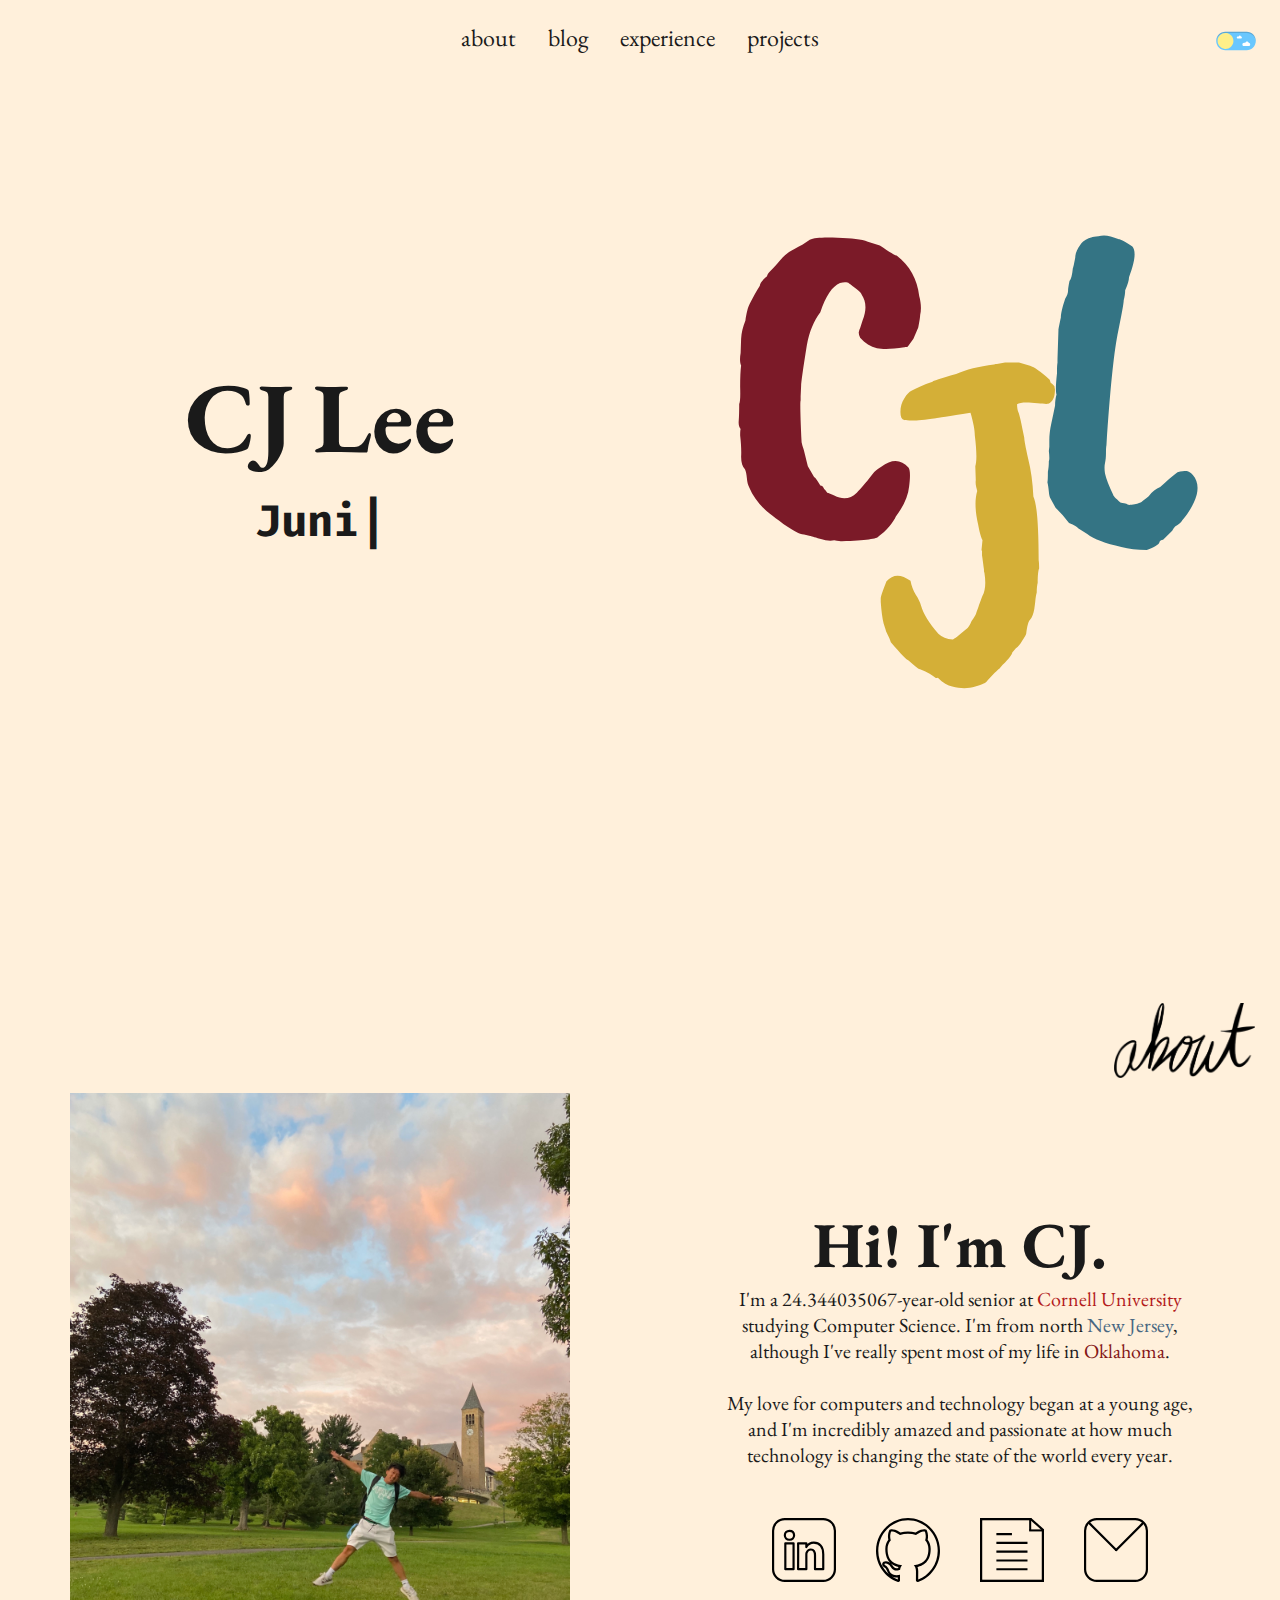
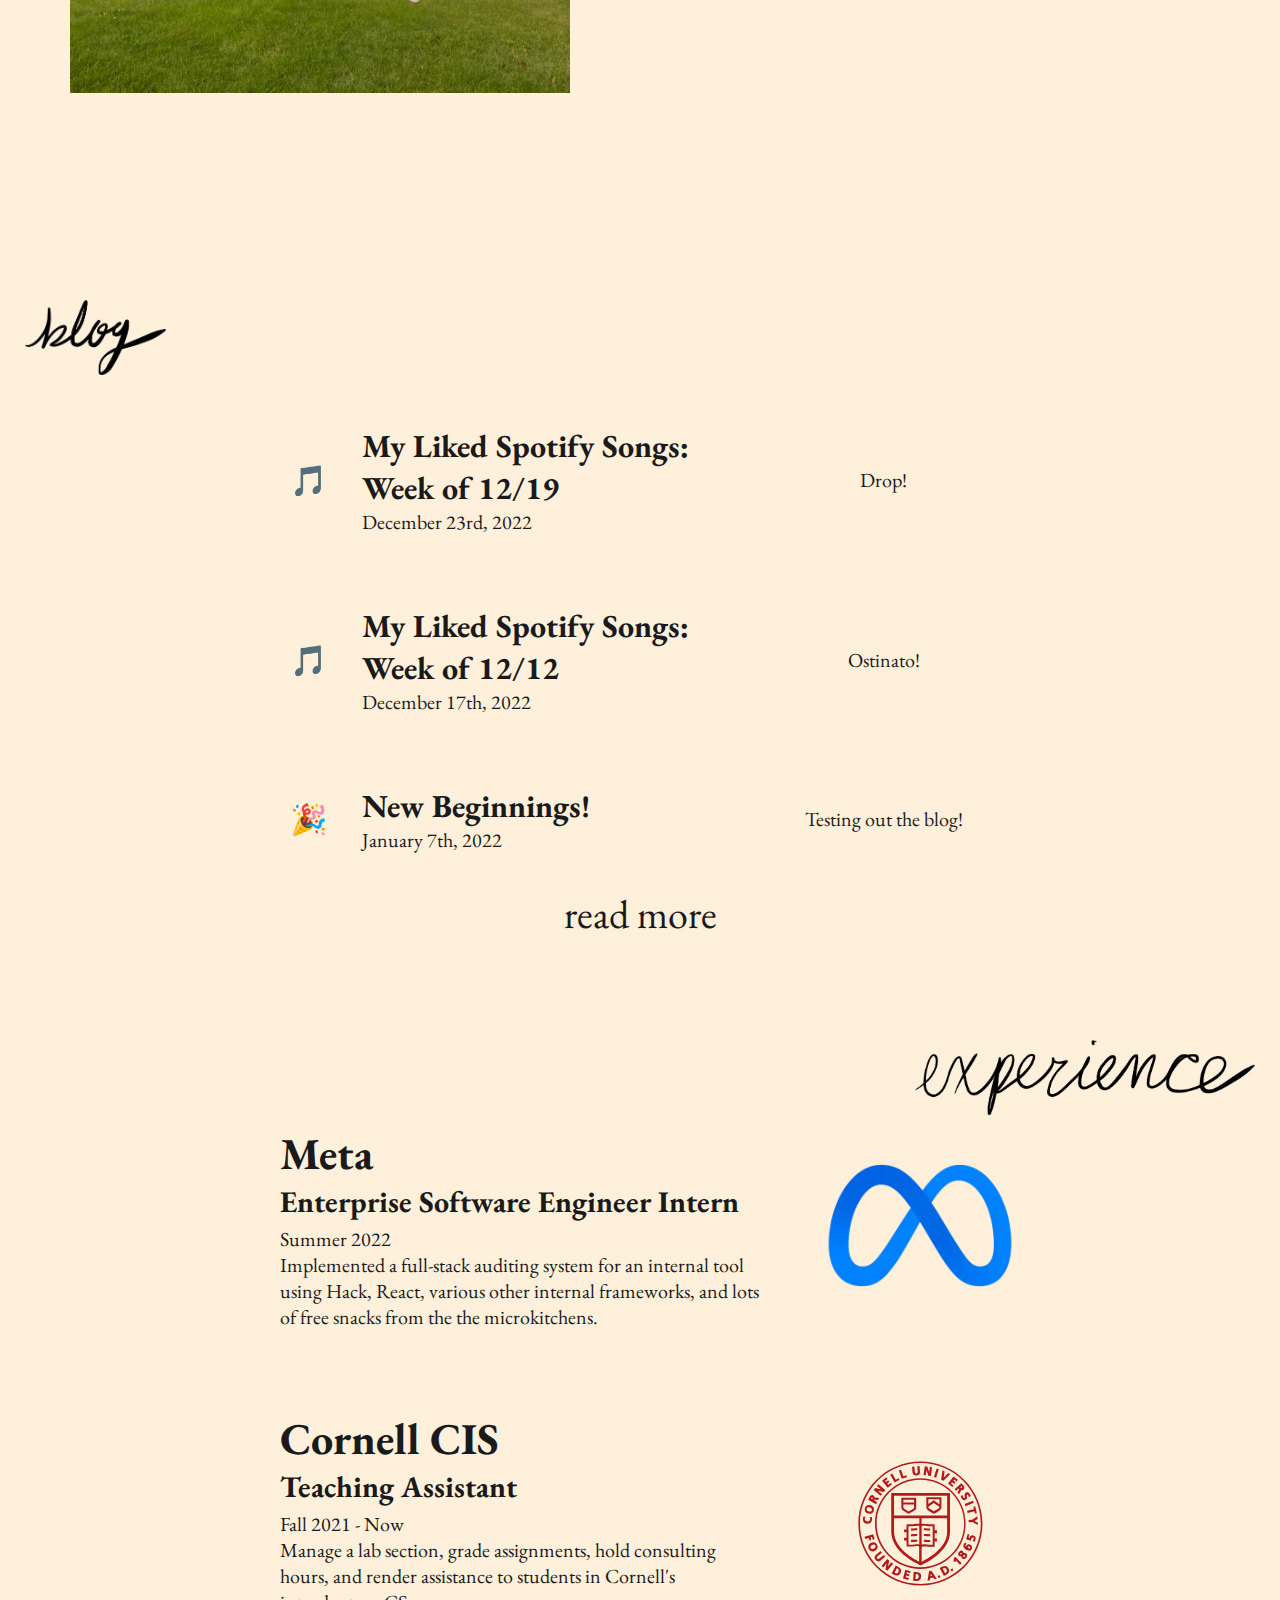
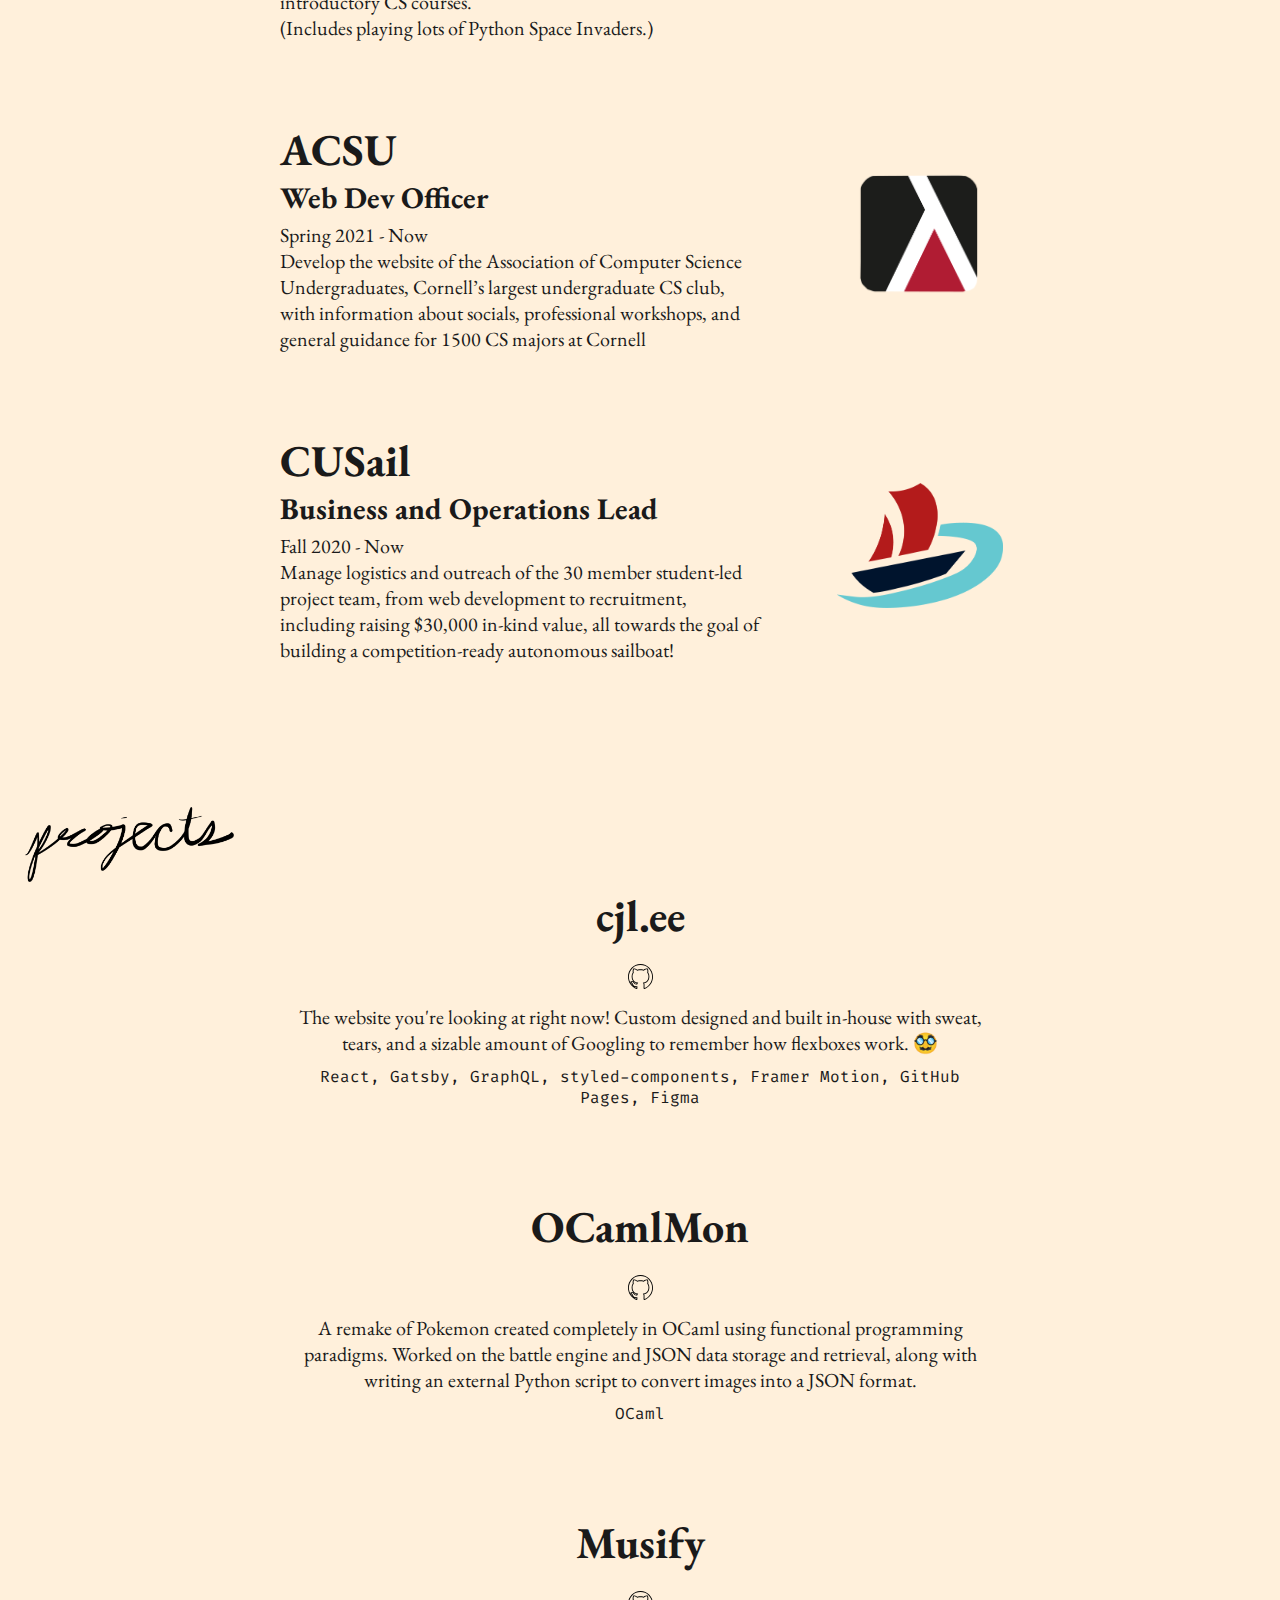
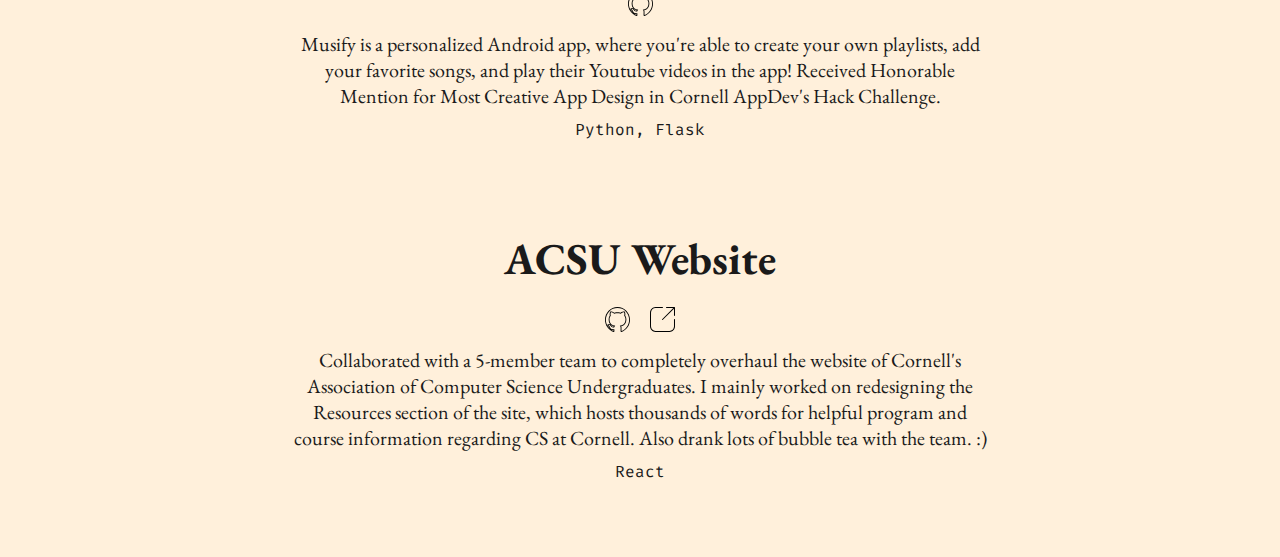
==== commit 36306b07: "Updates" ====
--- a/index.html
+++ b/index.html
@@ -49,9 +49,10 @@
 data-styled.g35[id="About__AboutFlex-sc-1kt5jo5-1"]{content:"cZtrwE,"}/*!sc*/
 .hsDXwW{-webkit-flex:50%;-ms-flex:50%;flex:50%;-webkit-align-items:center;-webkit-box-align:center;-ms-flex-align:center;align-items:center;-webkit-box-pack:center;-webkit-justify-content:center;-ms-flex-pack:center;justify-content:center;}/*!sc*/
 data-styled.g36[id="About__AboutColumn-sc-1kt5jo5-2"]{content:"hsDXwW,"}/*!sc*/
-.gsesGY{width:min(80%,500px);height:auto;}/*!sc*/
-@media screen and (max-width:768px){.gsesGY{display:none;}}/*!sc*/
-data-styled.g37[id="About__AboutImage-sc-1kt5jo5-3"]{content:"gsesGY,"}/*!sc*/
+.clQDVR{width:min(80%,500px);height:auto;max-height:600px;}/*!sc*/
+.clQDVR:hover{cursor:pointer;}/*!sc*/
+@media screen and (max-width:768px){.clQDVR{display:none;}}/*!sc*/
+data-styled.g37[id="About__AboutImage-sc-1kt5jo5-3"]{content:"clQDVR,"}/*!sc*/
 .edRTbC{width:min(75%,750px);text-align:center;margin-left:auto;margin-right:auto;}/*!sc*/
 data-styled.g39[id="About__AboutDetails-sc-1kt5jo5-5"]{content:"edRTbC,"}/*!sc*/
 .hKMwqF{margin:50px 20px 0px 20px;width:min(10%,75px);}/*!sc*/
@@ -132,4 +133,4 @@
 --color-blog2: #fcd8a9;
 --color-hover: #fcd8a9;
 --color-emoji: transparent;
---color-hyperlink: blue; }</style><link as="script" rel="preload" href="/webpack-runtime-8d57e0f13123472d4435.js"/><link as="script" rel="preload" href="/framework-fab26466f6939b34594c.js"/><link as="script" rel="preload" href="/app-8ebadbac55ad1ad4407b.js"/><link as="script" rel="preload" href="/ea88be26-e384379224360a4b3f9a.js"/><link as="script" rel="preload" href="/commons-fc4a47b632a85caa030d.js"/><link as="script" rel="preload" href="/94222588b0570dcffb85ad1f86e8f5f5d20e834c-cb88d3b001fffc48aa5c.js"/><link as="script" rel="preload" href="/component---src-pages-index-js-099fc81af5e5e636185a.js"/><link as="fetch" rel="preload" href="/page-data/index/page-data.json" crossorigin="anonymous"/><link as="fetch" rel="preload" href="/page-data/sq/d/1588082557.json" crossorigin="anonymous"/><link as="fetch" rel="preload" href="/page-data/sq/d/63159454.json" crossorigin="anonymous"/><link as="fetch" rel="preload" href="/page-data/app-data.json" crossorigin="anonymous"/></head><body><script>(function setColorsByTheme(){const colors={"global":{"light":"hsl(0deg, 0%, 10%)","dark":"hsl(0deg, 0%, 100%)"},"text":{"light":"hsl(0deg, 0%, 10%)","dark":"hsl(0deg, 0%, 100%)"},"background":{"light":"#FFF0DB","dark":"#262734"},"blog":{"light":"#ffe2bd","dark":"#282b4f"},"blog2":{"light":"#fcd8a9","dark":"#3a3f70"},"hover":{"light":"#fcd8a9","dark":"#30335e"},"emoji":{"light":"transparent","dark":"#ffffff"},"hyperlink":{"light":"blue","dark":"lightblue"}};const colorModeKey="color-mode";const colorModeCssProp="--initial-color-mode";const mql=window.matchMedia("(prefers-color-scheme: dark)");const prefersDarkFromMQ=mql.matches;const persistedPreference=window.localStorage.getItem(colorModeKey);let colorMode="light";const hasUsedToggle=typeof persistedPreference==="string";if(hasUsedToggle){colorMode=persistedPreference;}else{colorMode=prefersDarkFromMQ?"dark":"light";}let root=document.documentElement;root.style.setProperty(colorModeCssProp,colorMode);console.log(colors);Object.entries(colors).forEach(([name,colorByTheme])=>{const cssVarName=`--color-${name}`;console.log(`Adding color ${cssVarName}`);root.style.setProperty(cssVarName,colorByTheme[colorMode]);});})()</script><div id="___gatsby"><div style="outline:none" tabindex="-1" id="gatsby-focus-wrapper"><nav class="Header__Nav-sc-9eu2yh-0 gSjpgg"><div class="Header__NavMenu-sc-9eu2yh-1 cHXind"><a class="Header__NavLink-sc-9eu2yh-2 iSFVSU" href="/#about">about</a><a class="Header__NavLink-sc-9eu2yh-2 iSFVSU" href="/#blog">blog</a><a class="Header__NavLink-sc-9eu2yh-2 iSFVSU" href="/#experience">experience</a><a class="Header__NavLink-sc-9eu2yh-2 iSFVSU" href="/#projects">projects</a></div></nav><main><div class="Hero__HContainer-sc-18f8wjv-0 ktHHuR undefined bg"><div class="Hero__HColumn-sc-18f8wjv-1 ewonRX hTxt"><h1 aria-label="‎ CJ Lee ‎" class="AnimatedName__Heading-sc-n6vyjk-0 jYPcQq"><div aria-hidden="true" class="AnimatedName__Word-sc-n6vyjk-1 gaBnmR"><span aria-hidden="true" class="AnimatedName__Character-sc-n6vyjk-2 ewLPZY">‎</span></div><div aria-hidden="true" class="AnimatedName__Word-sc-n6vyjk-1 gaBnmR"><span aria-hidden="true" class="AnimatedName__Character-sc-n6vyjk-2 ewLPZY">C</span><span aria-hidden="true" class="AnimatedName__Character-sc-n6vyjk-2 ewLPZY">J</span></div><div aria-hidden="true" class="AnimatedName__Word-sc-n6vyjk-1 gaBnmR"><span aria-hidden="true" class="AnimatedName__Character-sc-n6vyjk-2 ewLPZY">L</span><span aria-hidden="true" class="AnimatedName__Character-sc-n6vyjk-2 ewLPZY">e</span><span aria-hidden="true" class="AnimatedName__Character-sc-n6vyjk-2 ewLPZY">e</span></div><div aria-hidden="true" class="AnimatedName__Word-sc-n6vyjk-1 gaBnmR"><span aria-hidden="true" class="AnimatedName__Character-sc-n6vyjk-2 ewLPZY">‎</span></div></h1><h3 class="Hero__HTitle-sc-18f8wjv-3 jDXYwD"><div class="Typewriter" data-testid="typewriter-wrapper"></div></h3></div><div class="Hero__HColumn-sc-18f8wjv-1 ewonRX hImg"><img src="[data-uri]" class="Hero__HImage-sc-18f8wjv-2 bKPuBj"/></div></div><div id="about" class="About__AboutContainer-sc-1kt5jo5-0 linJT"><h2 class="SectionHeading__Heading-sc-1lgexs-0 eomZer"><img src="/static/aboutw-e5783baeb0cde693d3e5790e1c687a32.png" class="SectionHeading__Title-sc-1lgexs-1 kUNkDC"/></h2><div class="About__AboutFlex-sc-1kt5jo5-1 cZtrwE"><div class="About__AboutColumn-sc-1kt5jo5-2 hsDXwW"><img src="/static/self-46e96d945f921c43c051c464e3e66879.jpg" class="About__AboutImage-sc-1kt5jo5-3 gsesGY"/></div><div class="About__AboutColumn-sc-1kt5jo5-2 hsDXwW"><h2 class="About__AboutIntro-sc-1kt5jo5-4 bGeFZW">Hi! I&#x27;m CJ.</h2><p class="About__AboutDetails-sc-1kt5jo5-5 edRTbC">I&#x27;m a <!-- -->20.753565840<!-- -->-year-old <!-- -->junior<!-- --> at <a href="https://www.facebook.com/Quandoalcinemasisognava/videos/titanic-1953-film-completo-titanic-is-a-1953-american-drama-film-directed-by-jea/964947974323758/?t=3900" target="_blank" style="color:#B31B1B">Cornell University</a> studying Computer Science. I&#x27;m from north <a href="https://youtu.be/2r0h2mNz91M?t=19" target="_blank" style="color:#486782">New Jersey</a>, although I&#x27;ve really spent most of my life in <a href="https://www.youtube.com/watch?v=n7JIFiI63XA" target="_blank" style="color:#841617">Oklahoma</a>.<br/><br/>My love for computers and technology began at a young age, and I&#x27;m incredibly amazed and passionate at how much technology is changing the state of the world every year.</p><span class="About__AboutIcon-sc-1kt5jo5-6 hKMwqF" style="display:inline-block"><a href="https://www.linkedin.com/in/cj-lee/" rel="noopener noreferrer" target="_blank"><img src="[data-uri]" style="width:100%"/></a></span><span class="About__AboutIcon-sc-1kt5jo5-6 hKMwqF" style="display:inline-block"><a href="https://github.com/choongjae" rel="noopener noreferrer" target="_blank"><img src="[data-uri]" style="width:100%"/></a></span><span class="About__AboutIcon-sc-1kt5jo5-6 hKMwqF" style="display:inline-block"><a href="/static/cjlee-resume-4d1afc20c0ac1e2be9cf906b2bc56464.pdf" rel="noopener noreferrer" target="_blank"><img src="[data-uri]" style="width:100%"/></a></span><span class="About__AboutIcon-sc-1kt5jo5-6 hKMwqF" style="display:inline-block"><a href="mailto:cl2362@cornell.edu" rel="noopener noreferrer" target="_blank"><img src="[data-uri]" style="width:100%"/></a></span></div></div></div><div id="blog" class="BlogCards__BlogContainer-sc-recu7w-0 ibGxiI"><h2 class="SectionHeading__Heading-sc-1lgexs-0 eVWWWk"><img src="/static/blogw-5a12f26d33c398b679833baaff1c160e.png" class="SectionHeading__Title-sc-1lgexs-1 kUNkDC"/></h2><div class="BlogCards__BlogCardContainer-sc-recu7w-1 lmJDyM"><a class="BlogCards__BlogLink-sc-recu7w-2 gvvimg" href="/blog/liked-spotify-songs-12-19/"><div class="BlogCards__BlogArticle-sc-recu7w-3 hQsEWW"><div class="BlogCards__BlogHead-sc-recu7w-7 eACULY"><div class="BlogCards__BlogEmoji-sc-recu7w-4 kYhTVw">🎵</div><div class="BlogCards__BlogCard-sc-recu7w-5 eFQHXj"><h4 class="BlogCards__BlogArticleHeader-sc-recu7w-6 Icgfd">My Liked Spotify Songs: Week of 12/19</h4><p>December 23rd, 2022</p></div></div><div class="BlogCards__BlogFoot-sc-recu7w-8 gQgcTX"><p class="BlogCards__BlogArticleSubtitle-sc-recu7w-9 iSFjcn">Drop!</p></div></div></a><a class="BlogCards__BlogLink-sc-recu7w-2 gvvimg" href="/blog/liked-spotify-songs-12-12/"><div class="BlogCards__BlogArticle-sc-recu7w-3 hQsEWW"><div class="BlogCards__BlogHead-sc-recu7w-7 eACULY"><div class="BlogCards__BlogEmoji-sc-recu7w-4 kYhTVw">🎵</div><div class="BlogCards__BlogCard-sc-recu7w-5 eFQHXj"><h4 class="BlogCards__BlogArticleHeader-sc-recu7w-6 Icgfd">My Liked Spotify Songs: Week of 12/12</h4><p>December 17th, 2022</p></div></div><div class="BlogCards__BlogFoot-sc-recu7w-8 gQgcTX"><p class="BlogCards__BlogArticleSubtitle-sc-recu7w-9 iSFjcn">Ostinato!</p></div></div></a><a class="BlogCards__BlogLink-sc-recu7w-2 gvvimg" href="/blog/new-beginnings/"><div class="BlogCards__BlogArticle-sc-recu7w-3 hQsEWW"><div class="BlogCards__BlogHead-sc-recu7w-7 eACULY"><div class="BlogCards__BlogEmoji-sc-recu7w-4 kYhTVw">🎉</div><div class="BlogCards__BlogCard-sc-recu7w-5 eFQHXj"><h4 class="BlogCards__BlogArticleHeader-sc-recu7w-6 Icgfd">New Beginnings!</h4><p>January 7th, 2022</p></div></div><div class="BlogCards__BlogFoot-sc-recu7w-8 gQgcTX"><p class="BlogCards__BlogArticleSubtitle-sc-recu7w-9 iSFjcn">Testing out the blog!</p></div></div></a></div><div class="BlogCards__BlogMore-sc-recu7w-10 ilbTgX"><a class="BlogCards__BlogButton-sc-recu7w-11 jqGMPJ" href="/blog">read more</a></div></div><div id="experience" class="Experience__ExpContainer-sc-160a4hl-0 cZNtSI"><h2 class="SectionHeading__Heading-sc-1lgexs-0 eomZer"><img src="/static/experiencew-e097285fa86b5795b1d42f19e1bc4f23.png" class="SectionHeading__Title-sc-1lgexs-1 hRjXZo"/></h2><div class="Experience__ExpBoxes-sc-160a4hl-1 jGWCTb"><div class="Experience__ExpBox-sc-160a4hl-2 drzMgB"><div class="Experience__ExpColumn-sc-160a4hl-3 hAsnGT expTxt"><h3 class="Experience__ExpOrg-sc-160a4hl-4 bOjMLY">Meta</h3><h4 class="Experience__ExpTitle-sc-160a4hl-5 dywupW">Enterprise Software Engineer Intern</h4><p class="Experience__ExpBody-sc-160a4hl-6 dxvTRE">Summer 2022<br>     Implemented a full-stack auditing system for an internal tool using Hack,     React, various other internal frameworks, and lots of free snacks from the     the microkitchens.</p></div><div class="Experience__ExpColumn-sc-160a4hl-3 hAsnGT expImg"><img src="/static/meta-c384e4ffb97673c97d59885b8b02fd3e.png" class="Experience__ExpImg-sc-160a4hl-7 hyHlwS"/></div></div><div class="Experience__ExpBox-sc-160a4hl-2 drzMgB"><div class="Experience__ExpColumn-sc-160a4hl-3 hAsnGT expTxt"><h3 class="Experience__ExpOrg-sc-160a4hl-4 bOjMLY">Cornell CIS</h3><h4 class="Experience__ExpTitle-sc-160a4hl-5 dywupW">Teaching Assistant</h4><p class="Experience__ExpBody-sc-160a4hl-6 dxvTRE">Fall 2021 - Now<br>     Manage a lab section, grade assignments, hold consulting hours, and      render assistance to students in Cornell's introductory CS courses.<br>    (Includes playing lots of Python Space Invaders.)</p></div><div class="Experience__ExpColumn-sc-160a4hl-3 hAsnGT expImg"><img src="/static/cornell-6b8ed5a66c6d9c7b3ead58d41c11e979.svg" class="Experience__ExpImg-sc-160a4hl-7 hyHlwS"/></div></div><div class="Experience__ExpBox-sc-160a4hl-2 drzMgB"><div class="Experience__ExpColumn-sc-160a4hl-3 hAsnGT expTxt"><h3 class="Experience__ExpOrg-sc-160a4hl-4 bOjMLY">ACSU</h3><h4 class="Experience__ExpTitle-sc-160a4hl-5 dywupW">Web Dev Officer</h4><p class="Experience__ExpBody-sc-160a4hl-6 dxvTRE">Spring 2021 - Now<br>     Develop the website of the Association of Computer Science Undergraduates,     Cornell’s largest undergraduate CS club, with information about socials,     professional workshops, and general guidance for 1500 CS majors at Cornell<br></p></div><div class="Experience__ExpColumn-sc-160a4hl-3 hAsnGT expImg"><img src="[data-uri]" class="Experience__ExpImg-sc-160a4hl-7 hyHlwS"/></div></div><div class="Experience__ExpBox-sc-160a4hl-2 drzMgB"><div class="Experience__ExpColumn-sc-160a4hl-3 hAsnGT expTxt"><h3 class="Experience__ExpOrg-sc-160a4hl-4 bOjMLY">CUSail</h3><h4 class="Experience__ExpTitle-sc-160a4hl-5 dywupW">Business and Operations Lead</h4><p class="Experience__ExpBody-sc-160a4hl-6 dxvTRE">Fall 2020 - Now <br>    Manage logistics and outreach of the 30 member student-led project team,     from web development to recruitment, including raising $30,000 in-kind value,    all towards the goal of building a competition-ready autonomous sailboat!    </p></div><div class="Experience__ExpColumn-sc-160a4hl-3 hAsnGT expImg"><img src="/static/cusail-a353913e9409eeb59a34ccb8542c2f25.png" class="Experience__ExpImg-sc-160a4hl-7 hyHlwS"/></div></div></div></div><div id="projects" class="Projects__ProjectContainer-sc-1063zfe-0 ixYfYw"><h2 class="SectionHeading__Heading-sc-1lgexs-0 eVWWWk"><img src="/static/projectsw-6ea52babc2d10594a50421a4fb1c463c.png" class="SectionHeading__Title-sc-1lgexs-1 hRjXZo"/></h2><div class="Projects__ProjectBoxes-sc-1063zfe-1 gIzAoQ"><div class="Projects__ProjectDetails-sc-1063zfe-2 gEGsOp"><h3 class="Projects__ProjectTitle-sc-1063zfe-3 fboliv">cjl.ee</h3><div class="Projects__ProjectLinks-sc-1063zfe-4 hlPEke"><div class="Projects__ProjectLinks-sc-1063zfe-4 hlPEke"><span class="Projects__ProjectLinkIcon-sc-1063zfe-5 dROvdw"><span class="Projects__ProjectIcon-sc-1063zfe-8 gyPSLu" style="display:inline-block"><a href="https://github.com/choongjae/cjl.ee" rel="noopener noreferrer" target="_blank"><img src="[data-uri]" style="width:100%"/></a></span></span></div></div><p class="Projects__ProjectDescription-sc-1063zfe-6 hmWMLF">The website you&#x27;re looking at right now! Custom designed and built in-house      with sweat, tears, and a sizable amount of Googling to remember how flexboxes      work. 🥸</p><p class="Projects__ProjectTools-sc-1063zfe-7 efneAH">React, Gatsby, GraphQL, styled-components, Framer Motion, GitHub Pages, Figma</p></div><div class="Projects__ProjectDetails-sc-1063zfe-2 gEGsOp"><h3 class="Projects__ProjectTitle-sc-1063zfe-3 fboliv">OCamlMon</h3><div class="Projects__ProjectLinks-sc-1063zfe-4 hlPEke"><div class="Projects__ProjectLinks-sc-1063zfe-4 hlPEke"><span class="Projects__ProjectLinkIcon-sc-1063zfe-5 dROvdw"><span class="Projects__ProjectIcon-sc-1063zfe-8 gyPSLu" style="display:inline-block"><a href="https://github.com/choongjae/OCamlMon" rel="noopener noreferrer" target="_blank"><img src="[data-uri]" style="width:100%"/></a></span></span></div></div><p class="Projects__ProjectDescription-sc-1063zfe-6 hmWMLF">A remake of Pokemon created completely in OCaml using functional       programming paradigms. Worked on the battle engine and JSON data storage       and retrieval, along with writing an external Python script to convert       images into a JSON format.</p><p class="Projects__ProjectTools-sc-1063zfe-7 efneAH">OCaml</p></div><div class="Projects__ProjectDetails-sc-1063zfe-2 gEGsOp"><h3 class="Projects__ProjectTitle-sc-1063zfe-3 fboliv">Musify</h3><div class="Projects__ProjectLinks-sc-1063zfe-4 hlPEke"><div class="Projects__ProjectLinks-sc-1063zfe-4 hlPEke"><span class="Projects__ProjectLinkIcon-sc-1063zfe-5 dROvdw"><span class="Projects__ProjectIcon-sc-1063zfe-8 gyPSLu" style="display:inline-block"><a href="https://github.com/zaedaamrin/HackChallenge2021" rel="noopener noreferrer" target="_blank"><img src="[data-uri]" style="width:100%"/></a></span></span></div></div><p class="Projects__ProjectDescription-sc-1063zfe-6 hmWMLF">Musify is a personalized Android app, where you&#x27;re able to create your       own playlists, add your favorite songs, and play their Youtube videos       in the app! Received Honorable Mention for Most Creative App Design in       Cornell AppDev&#x27;s Hack Challenge.</p><p class="Projects__ProjectTools-sc-1063zfe-7 efneAH">Python, Flask</p></div><div class="Projects__ProjectDetails-sc-1063zfe-2 gEGsOp"><h3 class="Projects__ProjectTitle-sc-1063zfe-3 fboliv">ACSU Website</h3><div class="Projects__ProjectLinks-sc-1063zfe-4 hlPEke"><div class="Projects__ProjectLinks-sc-1063zfe-4 hlPEke"><span class="Projects__ProjectLinkIcon-sc-1063zfe-5 dROvdw"><span class="Projects__ProjectIcon-sc-1063zfe-8 gyPSLu" style="display:inline-block"><a href="https://github.com/cornellacsu/new_web_react" rel="noopener noreferrer" target="_blank"><img src="[data-uri]" style="width:100%"/></a></span></span><span class="Projects__ProjectLinkIcon-sc-1063zfe-5 dROvdw"><span class="Projects__ProjectIcon-sc-1063zfe-8 gyPSLu" style="display:inline-block"><a href="https://acsu.cornell.edu/" rel="noopener noreferrer" target="_blank"><img src="[data-uri]" style="width:100%"/></a></span></span></div></div><p class="Projects__ProjectDescription-sc-1063zfe-6 hmWMLF">Collaborated with a 5-member team to completely overhaul the website of       Cornell&#x27;s Association of Computer Science Undergraduates. I mainly worked on       redesigning the Resources section of the site, which hosts thousands of words       for helpful program and course information regarding CS at Cornell.       Also drank lots of bubble tea with the team. :)</p><p class="Projects__ProjectTools-sc-1063zfe-7 efneAH">React</p></div></div></div></main></div><div id="gatsby-announcer" style="position:absolute;top:0;width:1px;height:1px;padding:0;overflow:hidden;clip:rect(0, 0, 0, 0);white-space:nowrap;border:0" aria-live="assertive" aria-atomic="true"></div></div><script id="gatsby-script-loader">/*<![CDATA[*/window.pagePath="/";/*]]>*/</script><script id="gatsby-chunk-mapping">/*<![CDATA[*/window.___chunkMapping={"polyfill":["/polyfill-635a9dfd597478a1f0fa.js"],"app":["/app-8ebadbac55ad1ad4407b.js"],"component---src-pages-404-js":["/component---src-pages-404-js-1a2dd8450e4712463dc6.js"],"component---src-pages-blog-js":["/component---src-pages-blog-js-1bd178e57ec02ffb4b09.js"],"component---src-pages-index-js":["/component---src-pages-index-js-099fc81af5e5e636185a.js"],"component---src-pages-secret-js":["/component---src-pages-secret-js-f46878f2ecc81c59545c.js"],"component---src-templates-blog-template-js":["/component---src-templates-blog-template-js-7ca5264e156bfbf3e04e.js"]};/*]]>*/</script><script src="/polyfill-635a9dfd597478a1f0fa.js" nomodule=""></script><script src="/component---src-pages-index-js-099fc81af5e5e636185a.js" async=""></script><script src="/94222588b0570dcffb85ad1f86e8f5f5d20e834c-cb88d3b001fffc48aa5c.js" async=""></script><script src="/commons-fc4a47b632a85caa030d.js" async=""></script><script src="/ea88be26-e384379224360a4b3f9a.js" async=""></script><script src="/app-8ebadbac55ad1ad4407b.js" async=""></script><script src="/framework-fab26466f6939b34594c.js" async=""></script><script src="/webpack-runtime-8d57e0f13123472d4435.js" async=""></script></body></html>+--color-hyperlink: blue; }</style><link as="script" rel="preload" href="/webpack-runtime-2024762e9018187b1e44.js"/><link as="script" rel="preload" href="/framework-fab26466f6939b34594c.js"/><link as="script" rel="preload" href="/app-156cc25fa9258dc6e514.js"/><link as="script" rel="preload" href="/ea88be26-e384379224360a4b3f9a.js"/><link as="script" rel="preload" href="/commons-fc4a47b632a85caa030d.js"/><link as="script" rel="preload" href="/94222588b0570dcffb85ad1f86e8f5f5d20e834c-cb88d3b001fffc48aa5c.js"/><link as="script" rel="preload" href="/component---src-pages-index-js-4fe5f947c77b89b65239.js"/><link as="fetch" rel="preload" href="/page-data/index/page-data.json" crossorigin="anonymous"/><link as="fetch" rel="preload" href="/page-data/sq/d/1588082557.json" crossorigin="anonymous"/><link as="fetch" rel="preload" href="/page-data/sq/d/63159454.json" crossorigin="anonymous"/><link as="fetch" rel="preload" href="/page-data/app-data.json" crossorigin="anonymous"/></head><body><script>(function setColorsByTheme(){const colors={"global":{"light":"hsl(0deg, 0%, 10%)","dark":"hsl(0deg, 0%, 100%)"},"text":{"light":"hsl(0deg, 0%, 10%)","dark":"hsl(0deg, 0%, 100%)"},"background":{"light":"#FFF0DB","dark":"#262734"},"blog":{"light":"#ffe2bd","dark":"#282b4f"},"blog2":{"light":"#fcd8a9","dark":"#3a3f70"},"hover":{"light":"#fcd8a9","dark":"#30335e"},"emoji":{"light":"transparent","dark":"#ffffff"},"hyperlink":{"light":"blue","dark":"lightblue"}};const colorModeKey="color-mode";const colorModeCssProp="--initial-color-mode";const mql=window.matchMedia("(prefers-color-scheme: dark)");const prefersDarkFromMQ=mql.matches;const persistedPreference=window.localStorage.getItem(colorModeKey);let colorMode="light";const hasUsedToggle=typeof persistedPreference==="string";if(hasUsedToggle){colorMode=persistedPreference;}else{colorMode=prefersDarkFromMQ?"dark":"light";}let root=document.documentElement;root.style.setProperty(colorModeCssProp,colorMode);console.log(colors);Object.entries(colors).forEach(([name,colorByTheme])=>{const cssVarName=`--color-${name}`;console.log(`Adding color ${cssVarName}`);root.style.setProperty(cssVarName,colorByTheme[colorMode]);});})()</script><div id="___gatsby"><div style="outline:none" tabindex="-1" id="gatsby-focus-wrapper"><nav class="Header__Nav-sc-9eu2yh-0 gSjpgg"><div class="Header__NavMenu-sc-9eu2yh-1 cHXind"><a class="Header__NavLink-sc-9eu2yh-2 iSFVSU" href="/#about">about</a><a class="Header__NavLink-sc-9eu2yh-2 iSFVSU" href="/#blog">blog</a><a class="Header__NavLink-sc-9eu2yh-2 iSFVSU" href="/#experience">experience</a><a class="Header__NavLink-sc-9eu2yh-2 iSFVSU" href="/#projects">projects</a></div></nav><main><div class="Hero__HContainer-sc-18f8wjv-0 ktHHuR undefined bg"><div class="Hero__HColumn-sc-18f8wjv-1 ewonRX hTxt"><h1 aria-label="‎ CJ Lee ‎" class="AnimatedName__Heading-sc-n6vyjk-0 jYPcQq"><div aria-hidden="true" class="AnimatedName__Word-sc-n6vyjk-1 gaBnmR"><span aria-hidden="true" class="AnimatedName__Character-sc-n6vyjk-2 ewLPZY">‎</span></div><div aria-hidden="true" class="AnimatedName__Word-sc-n6vyjk-1 gaBnmR"><span aria-hidden="true" class="AnimatedName__Character-sc-n6vyjk-2 ewLPZY">C</span><span aria-hidden="true" class="AnimatedName__Character-sc-n6vyjk-2 ewLPZY">J</span></div><div aria-hidden="true" class="AnimatedName__Word-sc-n6vyjk-1 gaBnmR"><span aria-hidden="true" class="AnimatedName__Character-sc-n6vyjk-2 ewLPZY">L</span><span aria-hidden="true" class="AnimatedName__Character-sc-n6vyjk-2 ewLPZY">e</span><span aria-hidden="true" class="AnimatedName__Character-sc-n6vyjk-2 ewLPZY">e</span></div><div aria-hidden="true" class="AnimatedName__Word-sc-n6vyjk-1 gaBnmR"><span aria-hidden="true" class="AnimatedName__Character-sc-n6vyjk-2 ewLPZY">‎</span></div></h1><h3 class="Hero__HTitle-sc-18f8wjv-3 jDXYwD"><div class="Typewriter" data-testid="typewriter-wrapper"></div></h3></div><div class="Hero__HColumn-sc-18f8wjv-1 ewonRX hImg"><img src="[data-uri]" class="Hero__HImage-sc-18f8wjv-2 bKPuBj"/></div></div><div id="about" class="About__AboutContainer-sc-1kt5jo5-0 linJT"><h2 class="SectionHeading__Heading-sc-1lgexs-0 eomZer"><img src="/static/aboutw-e5783baeb0cde693d3e5790e1c687a32.png" class="SectionHeading__Title-sc-1lgexs-1 kUNkDC"/></h2><div class="About__AboutFlex-sc-1kt5jo5-1 cZtrwE"><div class="About__AboutColumn-sc-1kt5jo5-2 hsDXwW"><img src="/static/self-eb0b69ea9a5fa14b2a670c49d2f7fb71.jpg" class="About__AboutImage-sc-1kt5jo5-3 clQDVR"/></div><div class="About__AboutColumn-sc-1kt5jo5-2 hsDXwW"><h2 class="About__AboutIntro-sc-1kt5jo5-4 bGeFZW">Hi! I&#x27;m CJ.</h2><p class="About__AboutDetails-sc-1kt5jo5-5 edRTbC">I&#x27;m a <!-- -->20.855811212<!-- -->-year-old <!-- -->junior<!-- --> at <a href="https://www.facebook.com/Quandoalcinemasisognava/videos/titanic-1953-film-completo-titanic-is-a-1953-american-drama-film-directed-by-jea/964947974323758/?t=3900" target="_blank" style="color:#B31B1B">Cornell University</a> studying Computer Science. I&#x27;m from north <a href="https://youtu.be/2r0h2mNz91M?t=19" target="_blank" style="color:#486782">New Jersey</a>, although I&#x27;ve really spent most of my life in <a href="https://www.youtube.com/watch?v=n7JIFiI63XA" target="_blank" style="color:#841617">Oklahoma</a>.<br/><br/>My love for computers and technology began at a young age, and I&#x27;m incredibly amazed and passionate at how much technology is changing the state of the world every year.</p><span class="About__AboutIcon-sc-1kt5jo5-6 hKMwqF" style="display:inline-block"><a href="https://www.linkedin.com/in/cj-lee/" rel="noopener noreferrer" target="_blank"><img src="[data-uri]" style="width:100%"/></a></span><span class="About__AboutIcon-sc-1kt5jo5-6 hKMwqF" style="display:inline-block"><a href="https://github.com/choongjae" rel="noopener noreferrer" target="_blank"><img src="[data-uri]" style="width:100%"/></a></span><span class="About__AboutIcon-sc-1kt5jo5-6 hKMwqF" style="display:inline-block"><a href="/static/cjlee-resume-4d1afc20c0ac1e2be9cf906b2bc56464.pdf" rel="noopener noreferrer" target="_blank"><img src="[data-uri]" style="width:100%"/></a></span><span class="About__AboutIcon-sc-1kt5jo5-6 hKMwqF" style="display:inline-block"><a href="mailto:cl2362@cornell.edu" rel="noopener noreferrer" target="_blank"><img src="[data-uri]" style="width:100%"/></a></span></div></div></div><div id="blog" class="BlogCards__BlogContainer-sc-recu7w-0 ibGxiI"><h2 class="SectionHeading__Heading-sc-1lgexs-0 eVWWWk"><img src="/static/blogw-5a12f26d33c398b679833baaff1c160e.png" class="SectionHeading__Title-sc-1lgexs-1 kUNkDC"/></h2><div class="BlogCards__BlogCardContainer-sc-recu7w-1 lmJDyM"><a class="BlogCards__BlogLink-sc-recu7w-2 gvvimg" href="/blog/liked-spotify-songs-12-19/"><div class="BlogCards__BlogArticle-sc-recu7w-3 hQsEWW"><div class="BlogCards__BlogHead-sc-recu7w-7 eACULY"><div class="BlogCards__BlogEmoji-sc-recu7w-4 kYhTVw">🎵</div><div class="BlogCards__BlogCard-sc-recu7w-5 eFQHXj"><h4 class="BlogCards__BlogArticleHeader-sc-recu7w-6 Icgfd">My Liked Spotify Songs: Week of 12/19</h4><p>December 23rd, 2022</p></div></div><div class="BlogCards__BlogFoot-sc-recu7w-8 gQgcTX"><p class="BlogCards__BlogArticleSubtitle-sc-recu7w-9 iSFjcn">Drop!</p></div></div></a><a class="BlogCards__BlogLink-sc-recu7w-2 gvvimg" href="/blog/liked-spotify-songs-12-12/"><div class="BlogCards__BlogArticle-sc-recu7w-3 hQsEWW"><div class="BlogCards__BlogHead-sc-recu7w-7 eACULY"><div class="BlogCards__BlogEmoji-sc-recu7w-4 kYhTVw">🎵</div><div class="BlogCards__BlogCard-sc-recu7w-5 eFQHXj"><h4 class="BlogCards__BlogArticleHeader-sc-recu7w-6 Icgfd">My Liked Spotify Songs: Week of 12/12</h4><p>December 17th, 2022</p></div></div><div class="BlogCards__BlogFoot-sc-recu7w-8 gQgcTX"><p class="BlogCards__BlogArticleSubtitle-sc-recu7w-9 iSFjcn">Ostinato!</p></div></div></a><a class="BlogCards__BlogLink-sc-recu7w-2 gvvimg" href="/blog/new-beginnings/"><div class="BlogCards__BlogArticle-sc-recu7w-3 hQsEWW"><div class="BlogCards__BlogHead-sc-recu7w-7 eACULY"><div class="BlogCards__BlogEmoji-sc-recu7w-4 kYhTVw">🎉</div><div class="BlogCards__BlogCard-sc-recu7w-5 eFQHXj"><h4 class="BlogCards__BlogArticleHeader-sc-recu7w-6 Icgfd">New Beginnings!</h4><p>January 7th, 2022</p></div></div><div class="BlogCards__BlogFoot-sc-recu7w-8 gQgcTX"><p class="BlogCards__BlogArticleSubtitle-sc-recu7w-9 iSFjcn">Testing out the blog!</p></div></div></a></div><div class="BlogCards__BlogMore-sc-recu7w-10 ilbTgX"><a class="BlogCards__BlogButton-sc-recu7w-11 jqGMPJ" href="/blog">read more</a></div></div><div id="experience" class="Experience__ExpContainer-sc-160a4hl-0 cZNtSI"><h2 class="SectionHeading__Heading-sc-1lgexs-0 eomZer"><img src="/static/experiencew-e097285fa86b5795b1d42f19e1bc4f23.png" class="SectionHeading__Title-sc-1lgexs-1 hRjXZo"/></h2><div class="Experience__ExpBoxes-sc-160a4hl-1 jGWCTb"><div class="Experience__ExpBox-sc-160a4hl-2 drzMgB"><div class="Experience__ExpColumn-sc-160a4hl-3 hAsnGT expTxt"><h3 class="Experience__ExpOrg-sc-160a4hl-4 bOjMLY">Meta</h3><h4 class="Experience__ExpTitle-sc-160a4hl-5 dywupW">Enterprise Software Engineer Intern</h4><p class="Experience__ExpBody-sc-160a4hl-6 dxvTRE">Summer 2022<br>     Implemented a full-stack auditing system for an internal tool using Hack,     React, various other internal frameworks, and lots of free snacks from the     the microkitchens.</p></div><div class="Experience__ExpColumn-sc-160a4hl-3 hAsnGT expImg"><img src="/static/meta-c384e4ffb97673c97d59885b8b02fd3e.png" class="Experience__ExpImg-sc-160a4hl-7 hyHlwS"/></div></div><div class="Experience__ExpBox-sc-160a4hl-2 drzMgB"><div class="Experience__ExpColumn-sc-160a4hl-3 hAsnGT expTxt"><h3 class="Experience__ExpOrg-sc-160a4hl-4 bOjMLY">Cornell CIS</h3><h4 class="Experience__ExpTitle-sc-160a4hl-5 dywupW">Teaching Assistant</h4><p class="Experience__ExpBody-sc-160a4hl-6 dxvTRE">Fall 2021 - Now<br>     Manage a lab section, grade assignments, hold consulting hours, and      render assistance to students in Cornell's introductory CS courses.<br>    (Includes playing lots of Python Space Invaders.)</p></div><div class="Experience__ExpColumn-sc-160a4hl-3 hAsnGT expImg"><img src="/static/cornell-6b8ed5a66c6d9c7b3ead58d41c11e979.svg" class="Experience__ExpImg-sc-160a4hl-7 hyHlwS"/></div></div><div class="Experience__ExpBox-sc-160a4hl-2 drzMgB"><div class="Experience__ExpColumn-sc-160a4hl-3 hAsnGT expTxt"><h3 class="Experience__ExpOrg-sc-160a4hl-4 bOjMLY">ACSU</h3><h4 class="Experience__ExpTitle-sc-160a4hl-5 dywupW">Web Dev Officer</h4><p class="Experience__ExpBody-sc-160a4hl-6 dxvTRE">Spring 2021 - Now<br>     Develop the website of the Association of Computer Science Undergraduates,     Cornell’s largest undergraduate CS club, with information about socials,     professional workshops, and general guidance for 1500 CS majors at Cornell<br></p></div><div class="Experience__ExpColumn-sc-160a4hl-3 hAsnGT expImg"><img src="[data-uri]" class="Experience__ExpImg-sc-160a4hl-7 hyHlwS"/></div></div><div class="Experience__ExpBox-sc-160a4hl-2 drzMgB"><div class="Experience__ExpColumn-sc-160a4hl-3 hAsnGT expTxt"><h3 class="Experience__ExpOrg-sc-160a4hl-4 bOjMLY">CUSail</h3><h4 class="Experience__ExpTitle-sc-160a4hl-5 dywupW">Business and Operations Lead</h4><p class="Experience__ExpBody-sc-160a4hl-6 dxvTRE">Fall 2020 - Now <br>    Manage logistics and outreach of the 30 member student-led project team,     from web development to recruitment, including raising $30,000 in-kind value,    all towards the goal of building a competition-ready autonomous sailboat!    </p></div><div class="Experience__ExpColumn-sc-160a4hl-3 hAsnGT expImg"><img src="/static/cusail-a353913e9409eeb59a34ccb8542c2f25.png" class="Experience__ExpImg-sc-160a4hl-7 hyHlwS"/></div></div></div></div><div id="projects" class="Projects__ProjectContainer-sc-1063zfe-0 ixYfYw"><h2 class="SectionHeading__Heading-sc-1lgexs-0 eVWWWk"><img src="/static/projectsw-6ea52babc2d10594a50421a4fb1c463c.png" class="SectionHeading__Title-sc-1lgexs-1 hRjXZo"/></h2><div class="Projects__ProjectBoxes-sc-1063zfe-1 gIzAoQ"><div class="Projects__ProjectDetails-sc-1063zfe-2 gEGsOp"><h3 class="Projects__ProjectTitle-sc-1063zfe-3 fboliv">cjl.ee</h3><div class="Projects__ProjectLinks-sc-1063zfe-4 hlPEke"><div class="Projects__ProjectLinks-sc-1063zfe-4 hlPEke"><span class="Projects__ProjectLinkIcon-sc-1063zfe-5 dROvdw"><span class="Projects__ProjectIcon-sc-1063zfe-8 gyPSLu" style="display:inline-block"><a href="https://github.com/choongjae/cjl.ee" rel="noopener noreferrer" target="_blank"><img src="[data-uri]" style="width:100%"/></a></span></span></div></div><p class="Projects__ProjectDescription-sc-1063zfe-6 hmWMLF">The website you&#x27;re looking at right now! Custom designed and built in-house      with sweat, tears, and a sizable amount of Googling to remember how flexboxes      work. 🥸</p><p class="Projects__ProjectTools-sc-1063zfe-7 efneAH">React, Gatsby, GraphQL, styled-components, Framer Motion, GitHub Pages, Figma</p></div><div class="Projects__ProjectDetails-sc-1063zfe-2 gEGsOp"><h3 class="Projects__ProjectTitle-sc-1063zfe-3 fboliv">OCamlMon</h3><div class="Projects__ProjectLinks-sc-1063zfe-4 hlPEke"><div class="Projects__ProjectLinks-sc-1063zfe-4 hlPEke"><span class="Projects__ProjectLinkIcon-sc-1063zfe-5 dROvdw"><span class="Projects__ProjectIcon-sc-1063zfe-8 gyPSLu" style="display:inline-block"><a href="https://github.com/choongjae/OCamlMon" rel="noopener noreferrer" target="_blank"><img src="[data-uri]" style="width:100%"/></a></span></span></div></div><p class="Projects__ProjectDescription-sc-1063zfe-6 hmWMLF">A remake of Pokemon created completely in OCaml using functional       programming paradigms. Worked on the battle engine and JSON data storage       and retrieval, along with writing an external Python script to convert       images into a JSON format.</p><p class="Projects__ProjectTools-sc-1063zfe-7 efneAH">OCaml</p></div><div class="Projects__ProjectDetails-sc-1063zfe-2 gEGsOp"><h3 class="Projects__ProjectTitle-sc-1063zfe-3 fboliv">Musify</h3><div class="Projects__ProjectLinks-sc-1063zfe-4 hlPEke"><div class="Projects__ProjectLinks-sc-1063zfe-4 hlPEke"><span class="Projects__ProjectLinkIcon-sc-1063zfe-5 dROvdw"><span class="Projects__ProjectIcon-sc-1063zfe-8 gyPSLu" style="display:inline-block"><a href="https://github.com/zaedaamrin/HackChallenge2021" rel="noopener noreferrer" target="_blank"><img src="[data-uri]" style="width:100%"/></a></span></span></div></div><p class="Projects__ProjectDescription-sc-1063zfe-6 hmWMLF">Musify is a personalized Android app, where you&#x27;re able to create your       own playlists, add your favorite songs, and play their Youtube videos       in the app! Received Honorable Mention for Most Creative App Design in       Cornell AppDev&#x27;s Hack Challenge.</p><p class="Projects__ProjectTools-sc-1063zfe-7 efneAH">Python, Flask</p></div><div class="Projects__ProjectDetails-sc-1063zfe-2 gEGsOp"><h3 class="Projects__ProjectTitle-sc-1063zfe-3 fboliv">ACSU Website</h3><div class="Projects__ProjectLinks-sc-1063zfe-4 hlPEke"><div class="Projects__ProjectLinks-sc-1063zfe-4 hlPEke"><span class="Projects__ProjectLinkIcon-sc-1063zfe-5 dROvdw"><span class="Projects__ProjectIcon-sc-1063zfe-8 gyPSLu" style="display:inline-block"><a href="https://github.com/cornellacsu/new_web_react" rel="noopener noreferrer" target="_blank"><img src="[data-uri]" style="width:100%"/></a></span></span><span class="Projects__ProjectLinkIcon-sc-1063zfe-5 dROvdw"><span class="Projects__ProjectIcon-sc-1063zfe-8 gyPSLu" style="display:inline-block"><a href="https://acsu.cornell.edu/" rel="noopener noreferrer" target="_blank"><img src="[data-uri]" style="width:100%"/></a></span></span></div></div><p class="Projects__ProjectDescription-sc-1063zfe-6 hmWMLF">Collaborated with a 5-member team to completely overhaul the website of       Cornell&#x27;s Association of Computer Science Undergraduates. I mainly worked on       redesigning the Resources section of the site, which hosts thousands of words       for helpful program and course information regarding CS at Cornell.       Also drank lots of bubble tea with the team. :)</p><p class="Projects__ProjectTools-sc-1063zfe-7 efneAH">React</p></div></div></div></main></div><div id="gatsby-announcer" style="position:absolute;top:0;width:1px;height:1px;padding:0;overflow:hidden;clip:rect(0, 0, 0, 0);white-space:nowrap;border:0" aria-live="assertive" aria-atomic="true"></div></div><script id="gatsby-script-loader">/*<![CDATA[*/window.pagePath="/";/*]]>*/</script><script id="gatsby-chunk-mapping">/*<![CDATA[*/window.___chunkMapping={"polyfill":["/polyfill-635a9dfd597478a1f0fa.js"],"app":["/app-156cc25fa9258dc6e514.js"],"component---src-pages-404-js":["/component---src-pages-404-js-1a2dd8450e4712463dc6.js"],"component---src-pages-blog-js":["/component---src-pages-blog-js-1bd178e57ec02ffb4b09.js"],"component---src-pages-index-js":["/component---src-pages-index-js-4fe5f947c77b89b65239.js"],"component---src-pages-secret-js":["/component---src-pages-secret-js-f46878f2ecc81c59545c.js"],"component---src-templates-blog-template-js":["/component---src-templates-blog-template-js-7ca5264e156bfbf3e04e.js"]};/*]]>*/</script><script src="/polyfill-635a9dfd597478a1f0fa.js" nomodule=""></script><script src="/component---src-pages-index-js-4fe5f947c77b89b65239.js" async=""></script><script src="/94222588b0570dcffb85ad1f86e8f5f5d20e834c-cb88d3b001fffc48aa5c.js" async=""></script><script src="/commons-fc4a47b632a85caa030d.js" async=""></script><script src="/ea88be26-e384379224360a4b3f9a.js" async=""></script><script src="/app-156cc25fa9258dc6e514.js" async=""></script><script src="/framework-fab26466f6939b34594c.js" async=""></script><script src="/webpack-runtime-2024762e9018187b1e44.js" async=""></script></body></html>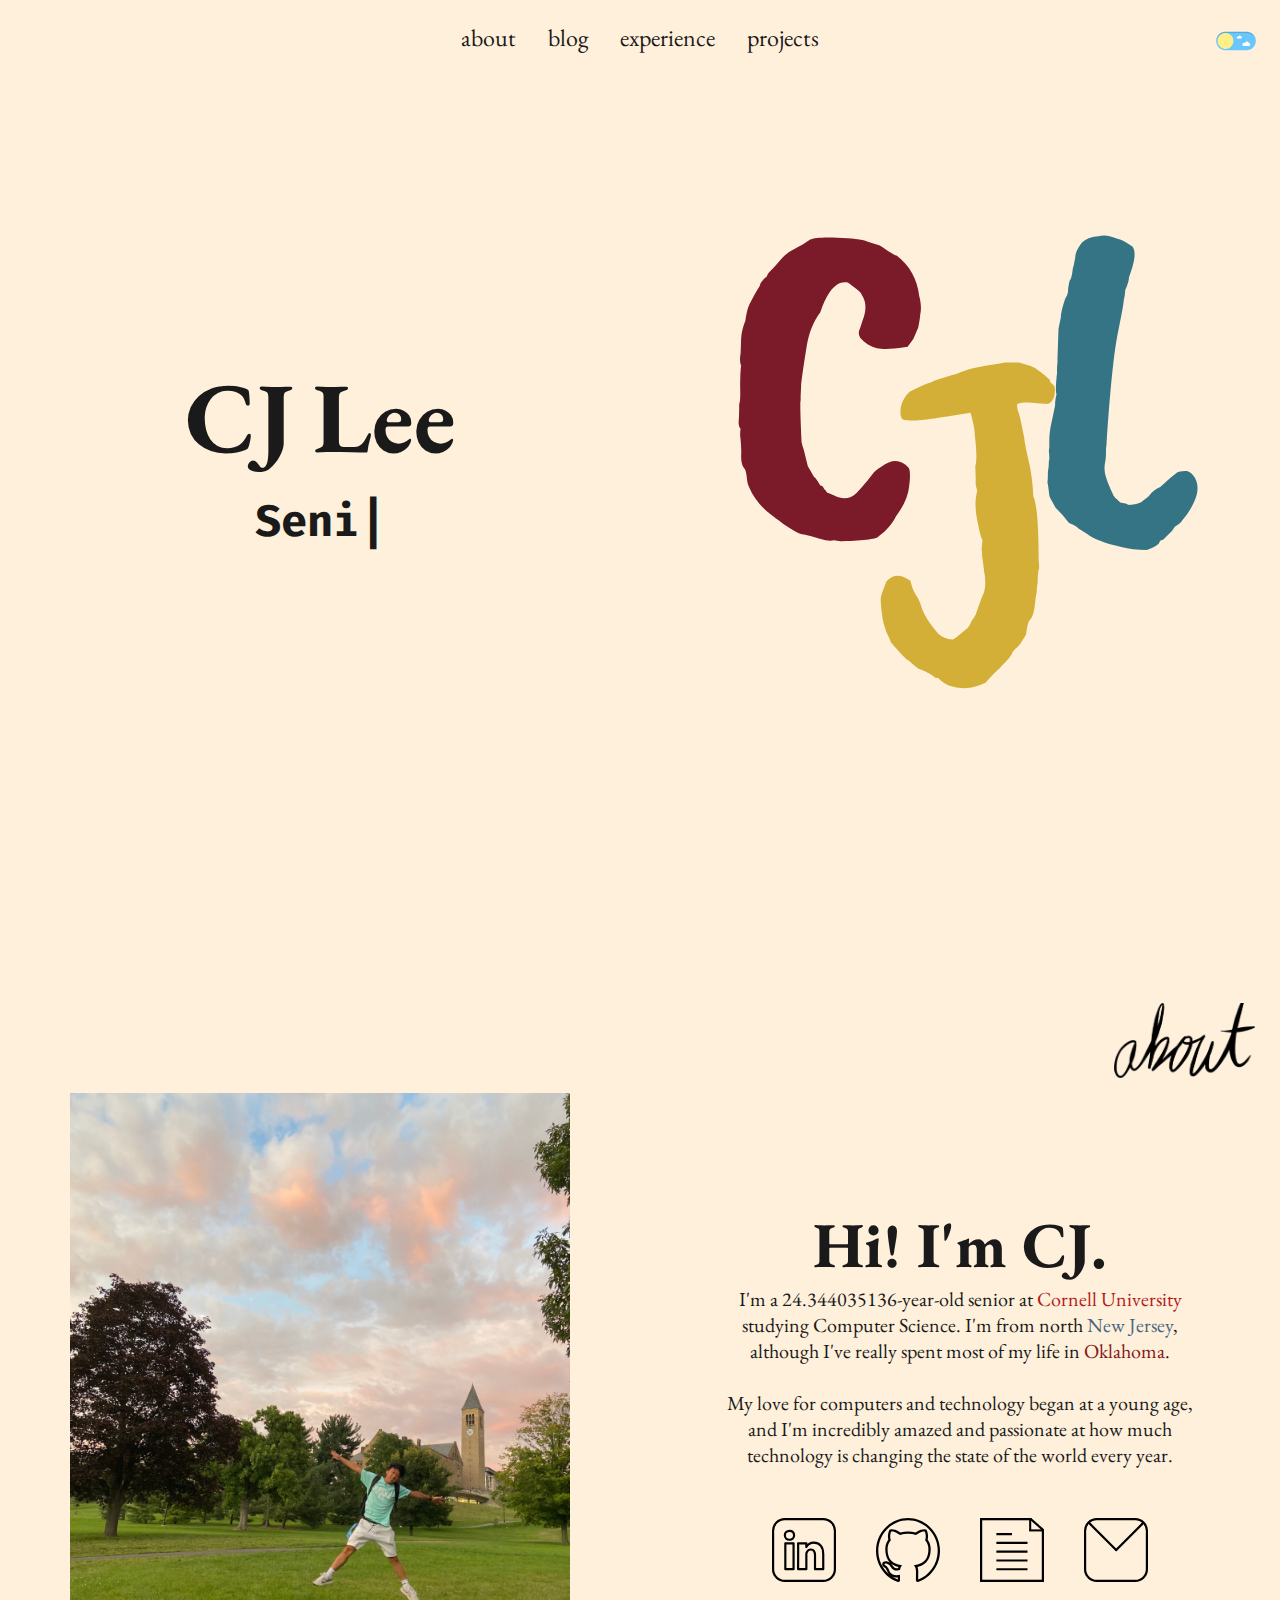
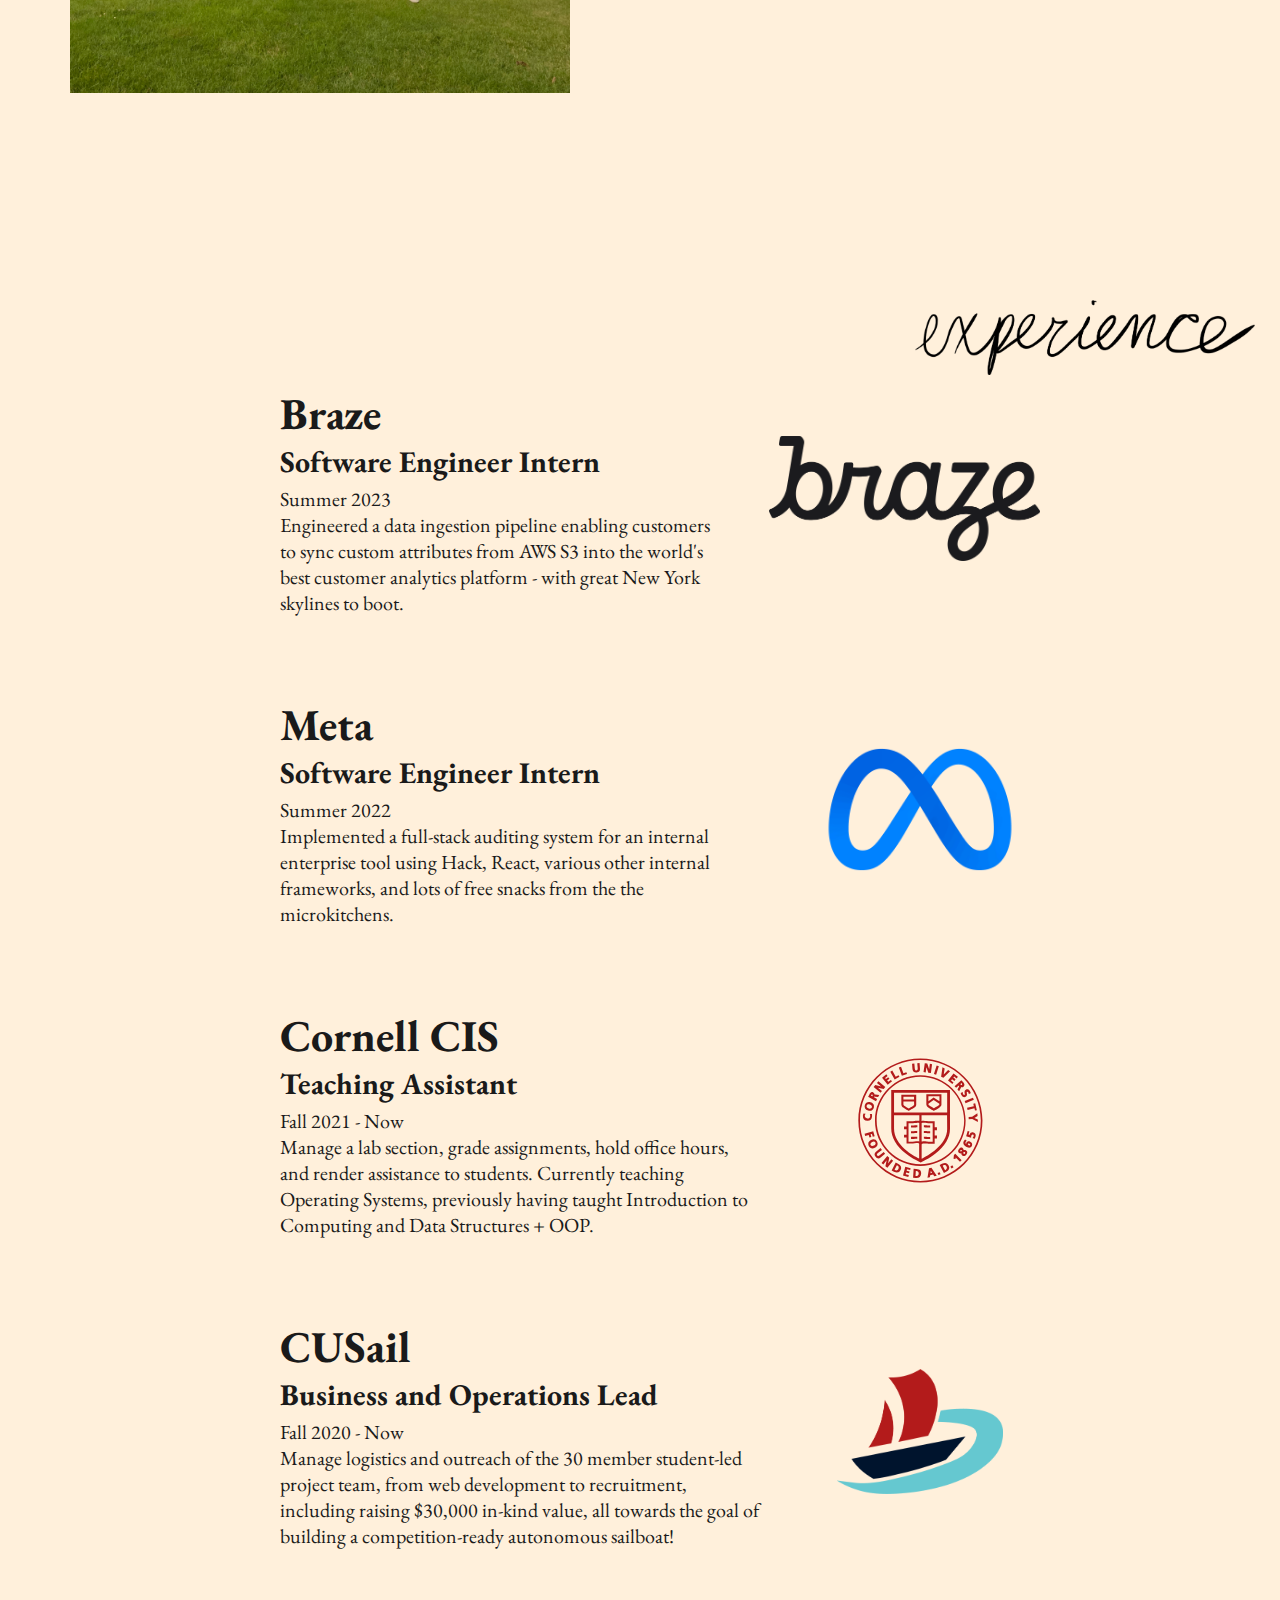
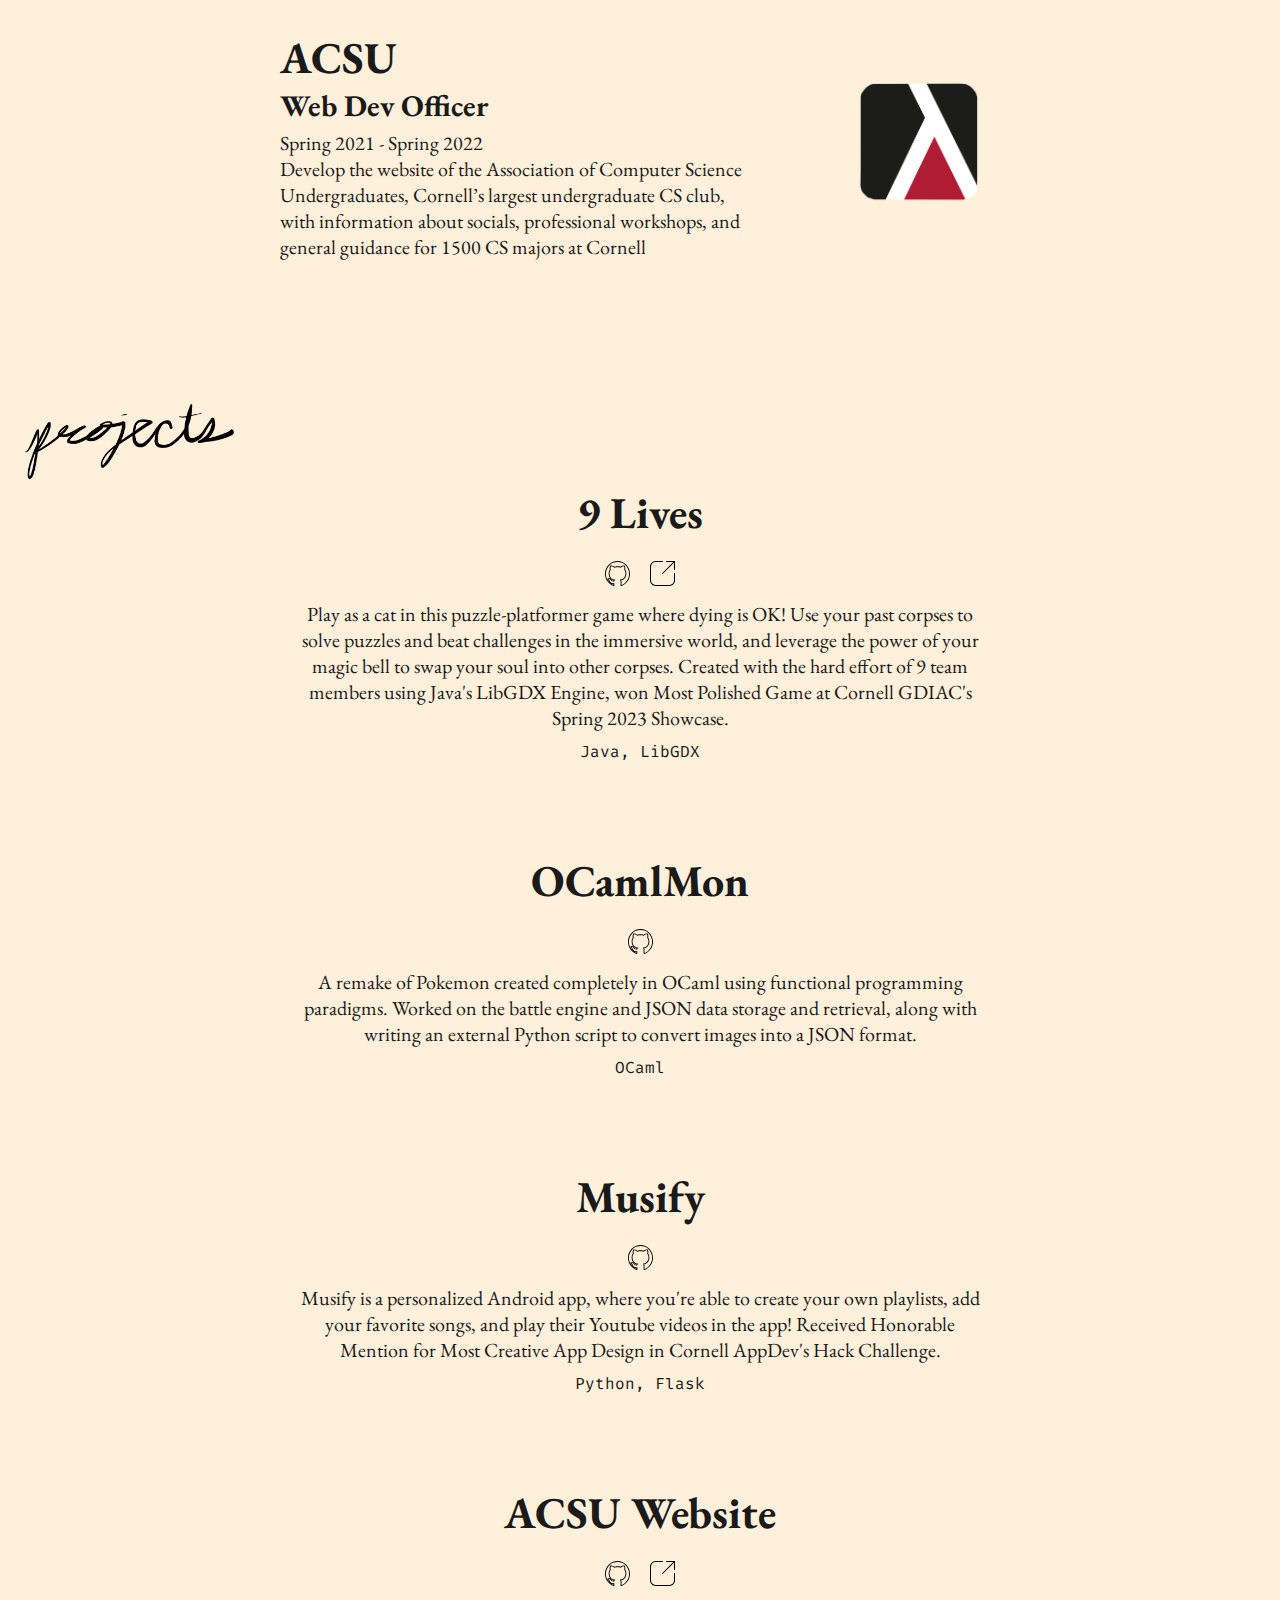
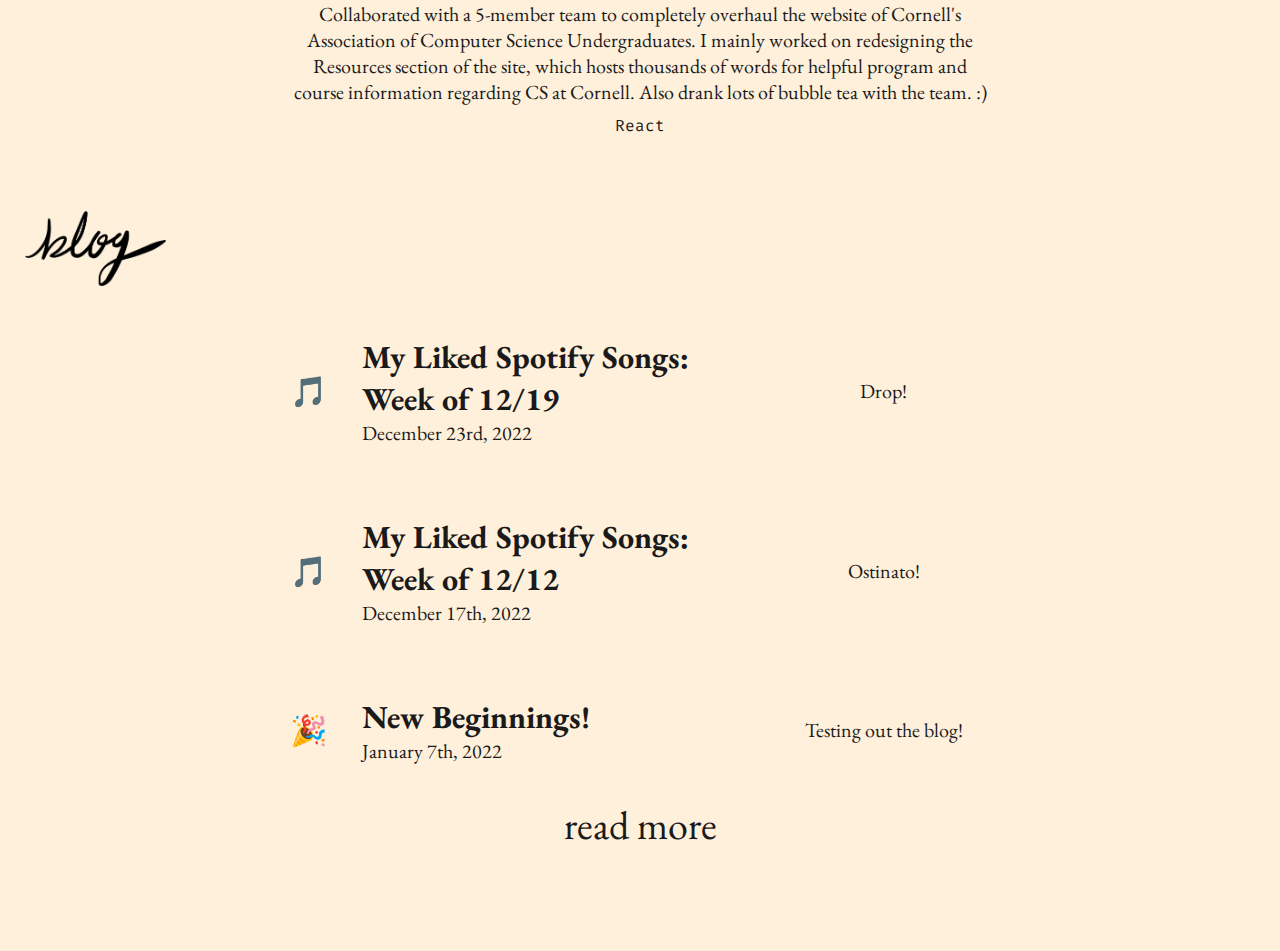
==== commit b5e2a83b: "Updates" ====
--- a/index.html
+++ b/index.html
@@ -133,4 +133,4 @@
 --color-blog2: #fcd8a9;
 --color-hover: #fcd8a9;
 --color-emoji: transparent;
---color-hyperlink: blue; }</style><link as="script" rel="preload" href="/webpack-runtime-2024762e9018187b1e44.js"/><link as="script" rel="preload" href="/framework-fab26466f6939b34594c.js"/><link as="script" rel="preload" href="/app-156cc25fa9258dc6e514.js"/><link as="script" rel="preload" href="/ea88be26-e384379224360a4b3f9a.js"/><link as="script" rel="preload" href="/commons-fc4a47b632a85caa030d.js"/><link as="script" rel="preload" href="/94222588b0570dcffb85ad1f86e8f5f5d20e834c-cb88d3b001fffc48aa5c.js"/><link as="script" rel="preload" href="/component---src-pages-index-js-4fe5f947c77b89b65239.js"/><link as="fetch" rel="preload" href="/page-data/index/page-data.json" crossorigin="anonymous"/><link as="fetch" rel="preload" href="/page-data/sq/d/1588082557.json" crossorigin="anonymous"/><link as="fetch" rel="preload" href="/page-data/sq/d/63159454.json" crossorigin="anonymous"/><link as="fetch" rel="preload" href="/page-data/app-data.json" crossorigin="anonymous"/></head><body><script>(function setColorsByTheme(){const colors={"global":{"light":"hsl(0deg, 0%, 10%)","dark":"hsl(0deg, 0%, 100%)"},"text":{"light":"hsl(0deg, 0%, 10%)","dark":"hsl(0deg, 0%, 100%)"},"background":{"light":"#FFF0DB","dark":"#262734"},"blog":{"light":"#ffe2bd","dark":"#282b4f"},"blog2":{"light":"#fcd8a9","dark":"#3a3f70"},"hover":{"light":"#fcd8a9","dark":"#30335e"},"emoji":{"light":"transparent","dark":"#ffffff"},"hyperlink":{"light":"blue","dark":"lightblue"}};const colorModeKey="color-mode";const colorModeCssProp="--initial-color-mode";const mql=window.matchMedia("(prefers-color-scheme: dark)");const prefersDarkFromMQ=mql.matches;const persistedPreference=window.localStorage.getItem(colorModeKey);let colorMode="light";const hasUsedToggle=typeof persistedPreference==="string";if(hasUsedToggle){colorMode=persistedPreference;}else{colorMode=prefersDarkFromMQ?"dark":"light";}let root=document.documentElement;root.style.setProperty(colorModeCssProp,colorMode);console.log(colors);Object.entries(colors).forEach(([name,colorByTheme])=>{const cssVarName=`--color-${name}`;console.log(`Adding color ${cssVarName}`);root.style.setProperty(cssVarName,colorByTheme[colorMode]);});})()</script><div id="___gatsby"><div style="outline:none" tabindex="-1" id="gatsby-focus-wrapper"><nav class="Header__Nav-sc-9eu2yh-0 gSjpgg"><div class="Header__NavMenu-sc-9eu2yh-1 cHXind"><a class="Header__NavLink-sc-9eu2yh-2 iSFVSU" href="/#about">about</a><a class="Header__NavLink-sc-9eu2yh-2 iSFVSU" href="/#blog">blog</a><a class="Header__NavLink-sc-9eu2yh-2 iSFVSU" href="/#experience">experience</a><a class="Header__NavLink-sc-9eu2yh-2 iSFVSU" href="/#projects">projects</a></div></nav><main><div class="Hero__HContainer-sc-18f8wjv-0 ktHHuR undefined bg"><div class="Hero__HColumn-sc-18f8wjv-1 ewonRX hTxt"><h1 aria-label="‎ CJ Lee ‎" class="AnimatedName__Heading-sc-n6vyjk-0 jYPcQq"><div aria-hidden="true" class="AnimatedName__Word-sc-n6vyjk-1 gaBnmR"><span aria-hidden="true" class="AnimatedName__Character-sc-n6vyjk-2 ewLPZY">‎</span></div><div aria-hidden="true" class="AnimatedName__Word-sc-n6vyjk-1 gaBnmR"><span aria-hidden="true" class="AnimatedName__Character-sc-n6vyjk-2 ewLPZY">C</span><span aria-hidden="true" class="AnimatedName__Character-sc-n6vyjk-2 ewLPZY">J</span></div><div aria-hidden="true" class="AnimatedName__Word-sc-n6vyjk-1 gaBnmR"><span aria-hidden="true" class="AnimatedName__Character-sc-n6vyjk-2 ewLPZY">L</span><span aria-hidden="true" class="AnimatedName__Character-sc-n6vyjk-2 ewLPZY">e</span><span aria-hidden="true" class="AnimatedName__Character-sc-n6vyjk-2 ewLPZY">e</span></div><div aria-hidden="true" class="AnimatedName__Word-sc-n6vyjk-1 gaBnmR"><span aria-hidden="true" class="AnimatedName__Character-sc-n6vyjk-2 ewLPZY">‎</span></div></h1><h3 class="Hero__HTitle-sc-18f8wjv-3 jDXYwD"><div class="Typewriter" data-testid="typewriter-wrapper"></div></h3></div><div class="Hero__HColumn-sc-18f8wjv-1 ewonRX hImg"><img src="[data-uri]" class="Hero__HImage-sc-18f8wjv-2 bKPuBj"/></div></div><div id="about" class="About__AboutContainer-sc-1kt5jo5-0 linJT"><h2 class="SectionHeading__Heading-sc-1lgexs-0 eomZer"><img src="/static/aboutw-e5783baeb0cde693d3e5790e1c687a32.png" class="SectionHeading__Title-sc-1lgexs-1 kUNkDC"/></h2><div class="About__AboutFlex-sc-1kt5jo5-1 cZtrwE"><div class="About__AboutColumn-sc-1kt5jo5-2 hsDXwW"><img src="/static/self-eb0b69ea9a5fa14b2a670c49d2f7fb71.jpg" class="About__AboutImage-sc-1kt5jo5-3 clQDVR"/></div><div class="About__AboutColumn-sc-1kt5jo5-2 hsDXwW"><h2 class="About__AboutIntro-sc-1kt5jo5-4 bGeFZW">Hi! I&#x27;m CJ.</h2><p class="About__AboutDetails-sc-1kt5jo5-5 edRTbC">I&#x27;m a <!-- -->20.855811212<!-- -->-year-old <!-- -->junior<!-- --> at <a href="https://www.facebook.com/Quandoalcinemasisognava/videos/titanic-1953-film-completo-titanic-is-a-1953-american-drama-film-directed-by-jea/964947974323758/?t=3900" target="_blank" style="color:#B31B1B">Cornell University</a> studying Computer Science. I&#x27;m from north <a href="https://youtu.be/2r0h2mNz91M?t=19" target="_blank" style="color:#486782">New Jersey</a>, although I&#x27;ve really spent most of my life in <a href="https://www.youtube.com/watch?v=n7JIFiI63XA" target="_blank" style="color:#841617">Oklahoma</a>.<br/><br/>My love for computers and technology began at a young age, and I&#x27;m incredibly amazed and passionate at how much technology is changing the state of the world every year.</p><span class="About__AboutIcon-sc-1kt5jo5-6 hKMwqF" style="display:inline-block"><a href="https://www.linkedin.com/in/cj-lee/" rel="noopener noreferrer" target="_blank"><img src="[data-uri]" style="width:100%"/></a></span><span class="About__AboutIcon-sc-1kt5jo5-6 hKMwqF" style="display:inline-block"><a href="https://github.com/choongjae" rel="noopener noreferrer" target="_blank"><img src="[data-uri]" style="width:100%"/></a></span><span class="About__AboutIcon-sc-1kt5jo5-6 hKMwqF" style="display:inline-block"><a href="/static/cjlee-resume-4d1afc20c0ac1e2be9cf906b2bc56464.pdf" rel="noopener noreferrer" target="_blank"><img src="[data-uri]" style="width:100%"/></a></span><span class="About__AboutIcon-sc-1kt5jo5-6 hKMwqF" style="display:inline-block"><a href="mailto:cl2362@cornell.edu" rel="noopener noreferrer" target="_blank"><img src="[data-uri]" style="width:100%"/></a></span></div></div></div><div id="blog" class="BlogCards__BlogContainer-sc-recu7w-0 ibGxiI"><h2 class="SectionHeading__Heading-sc-1lgexs-0 eVWWWk"><img src="/static/blogw-5a12f26d33c398b679833baaff1c160e.png" class="SectionHeading__Title-sc-1lgexs-1 kUNkDC"/></h2><div class="BlogCards__BlogCardContainer-sc-recu7w-1 lmJDyM"><a class="BlogCards__BlogLink-sc-recu7w-2 gvvimg" href="/blog/liked-spotify-songs-12-19/"><div class="BlogCards__BlogArticle-sc-recu7w-3 hQsEWW"><div class="BlogCards__BlogHead-sc-recu7w-7 eACULY"><div class="BlogCards__BlogEmoji-sc-recu7w-4 kYhTVw">🎵</div><div class="BlogCards__BlogCard-sc-recu7w-5 eFQHXj"><h4 class="BlogCards__BlogArticleHeader-sc-recu7w-6 Icgfd">My Liked Spotify Songs: Week of 12/19</h4><p>December 23rd, 2022</p></div></div><div class="BlogCards__BlogFoot-sc-recu7w-8 gQgcTX"><p class="BlogCards__BlogArticleSubtitle-sc-recu7w-9 iSFjcn">Drop!</p></div></div></a><a class="BlogCards__BlogLink-sc-recu7w-2 gvvimg" href="/blog/liked-spotify-songs-12-12/"><div class="BlogCards__BlogArticle-sc-recu7w-3 hQsEWW"><div class="BlogCards__BlogHead-sc-recu7w-7 eACULY"><div class="BlogCards__BlogEmoji-sc-recu7w-4 kYhTVw">🎵</div><div class="BlogCards__BlogCard-sc-recu7w-5 eFQHXj"><h4 class="BlogCards__BlogArticleHeader-sc-recu7w-6 Icgfd">My Liked Spotify Songs: Week of 12/12</h4><p>December 17th, 2022</p></div></div><div class="BlogCards__BlogFoot-sc-recu7w-8 gQgcTX"><p class="BlogCards__BlogArticleSubtitle-sc-recu7w-9 iSFjcn">Ostinato!</p></div></div></a><a class="BlogCards__BlogLink-sc-recu7w-2 gvvimg" href="/blog/new-beginnings/"><div class="BlogCards__BlogArticle-sc-recu7w-3 hQsEWW"><div class="BlogCards__BlogHead-sc-recu7w-7 eACULY"><div class="BlogCards__BlogEmoji-sc-recu7w-4 kYhTVw">🎉</div><div class="BlogCards__BlogCard-sc-recu7w-5 eFQHXj"><h4 class="BlogCards__BlogArticleHeader-sc-recu7w-6 Icgfd">New Beginnings!</h4><p>January 7th, 2022</p></div></div><div class="BlogCards__BlogFoot-sc-recu7w-8 gQgcTX"><p class="BlogCards__BlogArticleSubtitle-sc-recu7w-9 iSFjcn">Testing out the blog!</p></div></div></a></div><div class="BlogCards__BlogMore-sc-recu7w-10 ilbTgX"><a class="BlogCards__BlogButton-sc-recu7w-11 jqGMPJ" href="/blog">read more</a></div></div><div id="experience" class="Experience__ExpContainer-sc-160a4hl-0 cZNtSI"><h2 class="SectionHeading__Heading-sc-1lgexs-0 eomZer"><img src="/static/experiencew-e097285fa86b5795b1d42f19e1bc4f23.png" class="SectionHeading__Title-sc-1lgexs-1 hRjXZo"/></h2><div class="Experience__ExpBoxes-sc-160a4hl-1 jGWCTb"><div class="Experience__ExpBox-sc-160a4hl-2 drzMgB"><div class="Experience__ExpColumn-sc-160a4hl-3 hAsnGT expTxt"><h3 class="Experience__ExpOrg-sc-160a4hl-4 bOjMLY">Meta</h3><h4 class="Experience__ExpTitle-sc-160a4hl-5 dywupW">Enterprise Software Engineer Intern</h4><p class="Experience__ExpBody-sc-160a4hl-6 dxvTRE">Summer 2022<br>     Implemented a full-stack auditing system for an internal tool using Hack,     React, various other internal frameworks, and lots of free snacks from the     the microkitchens.</p></div><div class="Experience__ExpColumn-sc-160a4hl-3 hAsnGT expImg"><img src="/static/meta-c384e4ffb97673c97d59885b8b02fd3e.png" class="Experience__ExpImg-sc-160a4hl-7 hyHlwS"/></div></div><div class="Experience__ExpBox-sc-160a4hl-2 drzMgB"><div class="Experience__ExpColumn-sc-160a4hl-3 hAsnGT expTxt"><h3 class="Experience__ExpOrg-sc-160a4hl-4 bOjMLY">Cornell CIS</h3><h4 class="Experience__ExpTitle-sc-160a4hl-5 dywupW">Teaching Assistant</h4><p class="Experience__ExpBody-sc-160a4hl-6 dxvTRE">Fall 2021 - Now<br>     Manage a lab section, grade assignments, hold consulting hours, and      render assistance to students in Cornell's introductory CS courses.<br>    (Includes playing lots of Python Space Invaders.)</p></div><div class="Experience__ExpColumn-sc-160a4hl-3 hAsnGT expImg"><img src="/static/cornell-6b8ed5a66c6d9c7b3ead58d41c11e979.svg" class="Experience__ExpImg-sc-160a4hl-7 hyHlwS"/></div></div><div class="Experience__ExpBox-sc-160a4hl-2 drzMgB"><div class="Experience__ExpColumn-sc-160a4hl-3 hAsnGT expTxt"><h3 class="Experience__ExpOrg-sc-160a4hl-4 bOjMLY">ACSU</h3><h4 class="Experience__ExpTitle-sc-160a4hl-5 dywupW">Web Dev Officer</h4><p class="Experience__ExpBody-sc-160a4hl-6 dxvTRE">Spring 2021 - Now<br>     Develop the website of the Association of Computer Science Undergraduates,     Cornell’s largest undergraduate CS club, with information about socials,     professional workshops, and general guidance for 1500 CS majors at Cornell<br></p></div><div class="Experience__ExpColumn-sc-160a4hl-3 hAsnGT expImg"><img src="[data-uri]" class="Experience__ExpImg-sc-160a4hl-7 hyHlwS"/></div></div><div class="Experience__ExpBox-sc-160a4hl-2 drzMgB"><div class="Experience__ExpColumn-sc-160a4hl-3 hAsnGT expTxt"><h3 class="Experience__ExpOrg-sc-160a4hl-4 bOjMLY">CUSail</h3><h4 class="Experience__ExpTitle-sc-160a4hl-5 dywupW">Business and Operations Lead</h4><p class="Experience__ExpBody-sc-160a4hl-6 dxvTRE">Fall 2020 - Now <br>    Manage logistics and outreach of the 30 member student-led project team,     from web development to recruitment, including raising $30,000 in-kind value,    all towards the goal of building a competition-ready autonomous sailboat!    </p></div><div class="Experience__ExpColumn-sc-160a4hl-3 hAsnGT expImg"><img src="/static/cusail-a353913e9409eeb59a34ccb8542c2f25.png" class="Experience__ExpImg-sc-160a4hl-7 hyHlwS"/></div></div></div></div><div id="projects" class="Projects__ProjectContainer-sc-1063zfe-0 ixYfYw"><h2 class="SectionHeading__Heading-sc-1lgexs-0 eVWWWk"><img src="/static/projectsw-6ea52babc2d10594a50421a4fb1c463c.png" class="SectionHeading__Title-sc-1lgexs-1 hRjXZo"/></h2><div class="Projects__ProjectBoxes-sc-1063zfe-1 gIzAoQ"><div class="Projects__ProjectDetails-sc-1063zfe-2 gEGsOp"><h3 class="Projects__ProjectTitle-sc-1063zfe-3 fboliv">cjl.ee</h3><div class="Projects__ProjectLinks-sc-1063zfe-4 hlPEke"><div class="Projects__ProjectLinks-sc-1063zfe-4 hlPEke"><span class="Projects__ProjectLinkIcon-sc-1063zfe-5 dROvdw"><span class="Projects__ProjectIcon-sc-1063zfe-8 gyPSLu" style="display:inline-block"><a href="https://github.com/choongjae/cjl.ee" rel="noopener noreferrer" target="_blank"><img src="[data-uri]" style="width:100%"/></a></span></span></div></div><p class="Projects__ProjectDescription-sc-1063zfe-6 hmWMLF">The website you&#x27;re looking at right now! Custom designed and built in-house      with sweat, tears, and a sizable amount of Googling to remember how flexboxes      work. 🥸</p><p class="Projects__ProjectTools-sc-1063zfe-7 efneAH">React, Gatsby, GraphQL, styled-components, Framer Motion, GitHub Pages, Figma</p></div><div class="Projects__ProjectDetails-sc-1063zfe-2 gEGsOp"><h3 class="Projects__ProjectTitle-sc-1063zfe-3 fboliv">OCamlMon</h3><div class="Projects__ProjectLinks-sc-1063zfe-4 hlPEke"><div class="Projects__ProjectLinks-sc-1063zfe-4 hlPEke"><span class="Projects__ProjectLinkIcon-sc-1063zfe-5 dROvdw"><span class="Projects__ProjectIcon-sc-1063zfe-8 gyPSLu" style="display:inline-block"><a href="https://github.com/choongjae/OCamlMon" rel="noopener noreferrer" target="_blank"><img src="[data-uri]" style="width:100%"/></a></span></span></div></div><p class="Projects__ProjectDescription-sc-1063zfe-6 hmWMLF">A remake of Pokemon created completely in OCaml using functional       programming paradigms. Worked on the battle engine and JSON data storage       and retrieval, along with writing an external Python script to convert       images into a JSON format.</p><p class="Projects__ProjectTools-sc-1063zfe-7 efneAH">OCaml</p></div><div class="Projects__ProjectDetails-sc-1063zfe-2 gEGsOp"><h3 class="Projects__ProjectTitle-sc-1063zfe-3 fboliv">Musify</h3><div class="Projects__ProjectLinks-sc-1063zfe-4 hlPEke"><div class="Projects__ProjectLinks-sc-1063zfe-4 hlPEke"><span class="Projects__ProjectLinkIcon-sc-1063zfe-5 dROvdw"><span class="Projects__ProjectIcon-sc-1063zfe-8 gyPSLu" style="display:inline-block"><a href="https://github.com/zaedaamrin/HackChallenge2021" rel="noopener noreferrer" target="_blank"><img src="[data-uri]" style="width:100%"/></a></span></span></div></div><p class="Projects__ProjectDescription-sc-1063zfe-6 hmWMLF">Musify is a personalized Android app, where you&#x27;re able to create your       own playlists, add your favorite songs, and play their Youtube videos       in the app! Received Honorable Mention for Most Creative App Design in       Cornell AppDev&#x27;s Hack Challenge.</p><p class="Projects__ProjectTools-sc-1063zfe-7 efneAH">Python, Flask</p></div><div class="Projects__ProjectDetails-sc-1063zfe-2 gEGsOp"><h3 class="Projects__ProjectTitle-sc-1063zfe-3 fboliv">ACSU Website</h3><div class="Projects__ProjectLinks-sc-1063zfe-4 hlPEke"><div class="Projects__ProjectLinks-sc-1063zfe-4 hlPEke"><span class="Projects__ProjectLinkIcon-sc-1063zfe-5 dROvdw"><span class="Projects__ProjectIcon-sc-1063zfe-8 gyPSLu" style="display:inline-block"><a href="https://github.com/cornellacsu/new_web_react" rel="noopener noreferrer" target="_blank"><img src="[data-uri]" style="width:100%"/></a></span></span><span class="Projects__ProjectLinkIcon-sc-1063zfe-5 dROvdw"><span class="Projects__ProjectIcon-sc-1063zfe-8 gyPSLu" style="display:inline-block"><a href="https://acsu.cornell.edu/" rel="noopener noreferrer" target="_blank"><img src="[data-uri]" style="width:100%"/></a></span></span></div></div><p class="Projects__ProjectDescription-sc-1063zfe-6 hmWMLF">Collaborated with a 5-member team to completely overhaul the website of       Cornell&#x27;s Association of Computer Science Undergraduates. I mainly worked on       redesigning the Resources section of the site, which hosts thousands of words       for helpful program and course information regarding CS at Cornell.       Also drank lots of bubble tea with the team. :)</p><p class="Projects__ProjectTools-sc-1063zfe-7 efneAH">React</p></div></div></div></main></div><div id="gatsby-announcer" style="position:absolute;top:0;width:1px;height:1px;padding:0;overflow:hidden;clip:rect(0, 0, 0, 0);white-space:nowrap;border:0" aria-live="assertive" aria-atomic="true"></div></div><script id="gatsby-script-loader">/*<![CDATA[*/window.pagePath="/";/*]]>*/</script><script id="gatsby-chunk-mapping">/*<![CDATA[*/window.___chunkMapping={"polyfill":["/polyfill-635a9dfd597478a1f0fa.js"],"app":["/app-156cc25fa9258dc6e514.js"],"component---src-pages-404-js":["/component---src-pages-404-js-1a2dd8450e4712463dc6.js"],"component---src-pages-blog-js":["/component---src-pages-blog-js-1bd178e57ec02ffb4b09.js"],"component---src-pages-index-js":["/component---src-pages-index-js-4fe5f947c77b89b65239.js"],"component---src-pages-secret-js":["/component---src-pages-secret-js-f46878f2ecc81c59545c.js"],"component---src-templates-blog-template-js":["/component---src-templates-blog-template-js-7ca5264e156bfbf3e04e.js"]};/*]]>*/</script><script src="/polyfill-635a9dfd597478a1f0fa.js" nomodule=""></script><script src="/component---src-pages-index-js-4fe5f947c77b89b65239.js" async=""></script><script src="/94222588b0570dcffb85ad1f86e8f5f5d20e834c-cb88d3b001fffc48aa5c.js" async=""></script><script src="/commons-fc4a47b632a85caa030d.js" async=""></script><script src="/ea88be26-e384379224360a4b3f9a.js" async=""></script><script src="/app-156cc25fa9258dc6e514.js" async=""></script><script src="/framework-fab26466f6939b34594c.js" async=""></script><script src="/webpack-runtime-2024762e9018187b1e44.js" async=""></script></body></html>+--color-hyperlink: blue; }</style><link as="script" rel="preload" href="/webpack-runtime-df0d040585472aebaae7.js"/><link as="script" rel="preload" href="/framework-fab26466f6939b34594c.js"/><link as="script" rel="preload" href="/app-a67524652be9ade6340b.js"/><link as="script" rel="preload" href="/ea88be26-e384379224360a4b3f9a.js"/><link as="script" rel="preload" href="/commons-fc4a47b632a85caa030d.js"/><link as="script" rel="preload" href="/94222588b0570dcffb85ad1f86e8f5f5d20e834c-cb88d3b001fffc48aa5c.js"/><link as="script" rel="preload" href="/component---src-pages-index-js-e81b9ee131c21b47e3d0.js"/><link as="fetch" rel="preload" href="/page-data/index/page-data.json" crossorigin="anonymous"/><link as="fetch" rel="preload" href="/page-data/sq/d/1588082557.json" crossorigin="anonymous"/><link as="fetch" rel="preload" href="/page-data/sq/d/63159454.json" crossorigin="anonymous"/><link as="fetch" rel="preload" href="/page-data/app-data.json" crossorigin="anonymous"/></head><body><script>(function setColorsByTheme(){const colors={"global":{"light":"hsl(0deg, 0%, 10%)","dark":"hsl(0deg, 0%, 100%)"},"text":{"light":"hsl(0deg, 0%, 10%)","dark":"hsl(0deg, 0%, 100%)"},"background":{"light":"#FFF0DB","dark":"#262734"},"blog":{"light":"#ffe2bd","dark":"#282b4f"},"blog2":{"light":"#fcd8a9","dark":"#3a3f70"},"hover":{"light":"#fcd8a9","dark":"#30335e"},"emoji":{"light":"transparent","dark":"#ffffff"},"hyperlink":{"light":"blue","dark":"lightblue"}};const colorModeKey="color-mode";const colorModeCssProp="--initial-color-mode";const mql=window.matchMedia("(prefers-color-scheme: dark)");const prefersDarkFromMQ=mql.matches;const persistedPreference=window.localStorage.getItem(colorModeKey);let colorMode="light";const hasUsedToggle=typeof persistedPreference==="string";if(hasUsedToggle){colorMode=persistedPreference;}else{colorMode=prefersDarkFromMQ?"dark":"light";}let root=document.documentElement;root.style.setProperty(colorModeCssProp,colorMode);console.log(colors);Object.entries(colors).forEach(([name,colorByTheme])=>{const cssVarName=`--color-${name}`;console.log(`Adding color ${cssVarName}`);root.style.setProperty(cssVarName,colorByTheme[colorMode]);});})()</script><div id="___gatsby"><div style="outline:none" tabindex="-1" id="gatsby-focus-wrapper"><nav class="Header__Nav-sc-9eu2yh-0 gSjpgg"><div class="Header__NavMenu-sc-9eu2yh-1 cHXind"><a class="Header__NavLink-sc-9eu2yh-2 iSFVSU" href="/#about">about</a><a class="Header__NavLink-sc-9eu2yh-2 iSFVSU" href="/#blog">blog</a><a class="Header__NavLink-sc-9eu2yh-2 iSFVSU" href="/#experience">experience</a><a class="Header__NavLink-sc-9eu2yh-2 iSFVSU" href="/#projects">projects</a></div></nav><main><div class="Hero__HContainer-sc-18f8wjv-0 ktHHuR undefined bg"><div class="Hero__HColumn-sc-18f8wjv-1 ewonRX hTxt"><h1 aria-label="‎ CJ Lee ‎" class="AnimatedName__Heading-sc-n6vyjk-0 jYPcQq"><div aria-hidden="true" class="AnimatedName__Word-sc-n6vyjk-1 gaBnmR"><span aria-hidden="true" class="AnimatedName__Character-sc-n6vyjk-2 ewLPZY">‎</span></div><div aria-hidden="true" class="AnimatedName__Word-sc-n6vyjk-1 gaBnmR"><span aria-hidden="true" class="AnimatedName__Character-sc-n6vyjk-2 ewLPZY">C</span><span aria-hidden="true" class="AnimatedName__Character-sc-n6vyjk-2 ewLPZY">J</span></div><div aria-hidden="true" class="AnimatedName__Word-sc-n6vyjk-1 gaBnmR"><span aria-hidden="true" class="AnimatedName__Character-sc-n6vyjk-2 ewLPZY">L</span><span aria-hidden="true" class="AnimatedName__Character-sc-n6vyjk-2 ewLPZY">e</span><span aria-hidden="true" class="AnimatedName__Character-sc-n6vyjk-2 ewLPZY">e</span></div><div aria-hidden="true" class="AnimatedName__Word-sc-n6vyjk-1 gaBnmR"><span aria-hidden="true" class="AnimatedName__Character-sc-n6vyjk-2 ewLPZY">‎</span></div></h1><h3 class="Hero__HTitle-sc-18f8wjv-3 jDXYwD"><div class="Typewriter" data-testid="typewriter-wrapper"></div></h3></div><div class="Hero__HColumn-sc-18f8wjv-1 ewonRX hImg"><img src="[data-uri]" class="Hero__HImage-sc-18f8wjv-2 bKPuBj"/></div></div><div id="about" class="About__AboutContainer-sc-1kt5jo5-0 linJT"><h2 class="SectionHeading__Heading-sc-1lgexs-0 eomZer"><img src="/static/aboutw-e5783baeb0cde693d3e5790e1c687a32.png" class="SectionHeading__Title-sc-1lgexs-1 kUNkDC"/></h2><div class="About__AboutFlex-sc-1kt5jo5-1 cZtrwE"><div class="About__AboutColumn-sc-1kt5jo5-2 hsDXwW"><img src="/static/self-eb0b69ea9a5fa14b2a670c49d2f7fb71.jpg" class="About__AboutImage-sc-1kt5jo5-3 clQDVR"/></div><div class="About__AboutColumn-sc-1kt5jo5-2 hsDXwW"><h2 class="About__AboutIntro-sc-1kt5jo5-4 bGeFZW">Hi! I&#x27;m CJ.</h2><p class="About__AboutDetails-sc-1kt5jo5-5 edRTbC">I&#x27;m a <!-- -->21.423185808<!-- -->-year-old <!-- -->senior<!-- --> at <a href="https://www.youtube.com/watch?v=j8qp3ITVqY0&amp;t=14s" target="_blank" style="color:#B31B1B">Cornell University</a> studying Computer Science. I&#x27;m from north <a href="https://youtu.be/2r0h2mNz91M?t=19" target="_blank" style="color:#486782">New Jersey</a>, although I&#x27;ve really spent most of my life in <a href="https://www.youtube.com/watch?v=n7JIFiI63XA" target="_blank" style="color:#841617">Oklahoma</a>.<br/><br/>My love for computers and technology began at a young age, and I&#x27;m incredibly amazed and passionate at how much technology is changing the state of the world every year.</p><span class="About__AboutIcon-sc-1kt5jo5-6 hKMwqF" style="display:inline-block"><a href="https://www.linkedin.com/in/cj-lee/" rel="noopener noreferrer" target="_blank"><img src="[data-uri]" style="width:100%"/></a></span><span class="About__AboutIcon-sc-1kt5jo5-6 hKMwqF" style="display:inline-block"><a href="https://github.com/choongjae" rel="noopener noreferrer" target="_blank"><img src="[data-uri]" style="width:100%"/></a></span><span class="About__AboutIcon-sc-1kt5jo5-6 hKMwqF" style="display:inline-block"><a href="/static/cjlee-resume-34954bbe12873f828aa2db3f339af7db.pdf" rel="noopener noreferrer" target="_blank"><img src="[data-uri]" style="width:100%"/></a></span><span class="About__AboutIcon-sc-1kt5jo5-6 hKMwqF" style="display:inline-block"><a href="mailto:cl2362@cornell.edu" rel="noopener noreferrer" target="_blank"><img src="[data-uri]" style="width:100%"/></a></span></div></div></div><div id="experience" class="Experience__ExpContainer-sc-160a4hl-0 cZNtSI"><h2 class="SectionHeading__Heading-sc-1lgexs-0 eomZer"><img src="/static/experiencew-e097285fa86b5795b1d42f19e1bc4f23.png" class="SectionHeading__Title-sc-1lgexs-1 hRjXZo"/></h2><div class="Experience__ExpBoxes-sc-160a4hl-1 jGWCTb"><div class="Experience__ExpBox-sc-160a4hl-2 drzMgB"><div class="Experience__ExpColumn-sc-160a4hl-3 hAsnGT expTxt"><h3 class="Experience__ExpOrg-sc-160a4hl-4 bOjMLY">Braze</h3><h4 class="Experience__ExpTitle-sc-160a4hl-5 dywupW">Software Engineer Intern</h4><p class="Experience__ExpBody-sc-160a4hl-6 dxvTRE">Summer 2023<br>     Engineered a data ingestion pipeline enabling customers to sync custom attributes from AWS S3      into the world's best customer analytics platform - with great New York skylines to boot.</p></div><div class="Experience__ExpColumn-sc-160a4hl-3 hAsnGT expImg"><img src="/static/braze-65b99645bb4e918b233301c3e8d59396.png" class="Experience__ExpImg-sc-160a4hl-7 hyHlwS"/></div></div><div class="Experience__ExpBox-sc-160a4hl-2 drzMgB"><div class="Experience__ExpColumn-sc-160a4hl-3 hAsnGT expTxt"><h3 class="Experience__ExpOrg-sc-160a4hl-4 bOjMLY">Meta</h3><h4 class="Experience__ExpTitle-sc-160a4hl-5 dywupW">Software Engineer Intern</h4><p class="Experience__ExpBody-sc-160a4hl-6 dxvTRE">Summer 2022<br>     Implemented a full-stack auditing system for an internal enterprise tool using Hack,     React, various other internal frameworks, and lots of free snacks from the     the microkitchens.</p></div><div class="Experience__ExpColumn-sc-160a4hl-3 hAsnGT expImg"><img src="/static/meta-c384e4ffb97673c97d59885b8b02fd3e.png" class="Experience__ExpImg-sc-160a4hl-7 hyHlwS"/></div></div><div class="Experience__ExpBox-sc-160a4hl-2 drzMgB"><div class="Experience__ExpColumn-sc-160a4hl-3 hAsnGT expTxt"><h3 class="Experience__ExpOrg-sc-160a4hl-4 bOjMLY">Cornell CIS</h3><h4 class="Experience__ExpTitle-sc-160a4hl-5 dywupW">Teaching Assistant</h4><p class="Experience__ExpBody-sc-160a4hl-6 dxvTRE">Fall 2021 - Now<br>     Manage a lab section, grade assignments, hold office hours, and      render assistance to students. Currently teaching Operating Systems,     previously having taught Introduction to Computing and Data Structures + OOP.</p></div><div class="Experience__ExpColumn-sc-160a4hl-3 hAsnGT expImg"><img src="/static/cornell-6b8ed5a66c6d9c7b3ead58d41c11e979.svg" class="Experience__ExpImg-sc-160a4hl-7 hyHlwS"/></div></div><div class="Experience__ExpBox-sc-160a4hl-2 drzMgB"><div class="Experience__ExpColumn-sc-160a4hl-3 hAsnGT expTxt"><h3 class="Experience__ExpOrg-sc-160a4hl-4 bOjMLY">CUSail</h3><h4 class="Experience__ExpTitle-sc-160a4hl-5 dywupW">Business and Operations Lead</h4><p class="Experience__ExpBody-sc-160a4hl-6 dxvTRE">Fall 2020 - Now <br>    Manage logistics and outreach of the 30 member student-led project team,     from web development to recruitment, including raising $30,000 in-kind value,    all towards the goal of building a competition-ready autonomous sailboat!    </p></div><div class="Experience__ExpColumn-sc-160a4hl-3 hAsnGT expImg"><img src="/static/cusail-a353913e9409eeb59a34ccb8542c2f25.png" class="Experience__ExpImg-sc-160a4hl-7 hyHlwS"/></div></div><div class="Experience__ExpBox-sc-160a4hl-2 drzMgB"><div class="Experience__ExpColumn-sc-160a4hl-3 hAsnGT expTxt"><h3 class="Experience__ExpOrg-sc-160a4hl-4 bOjMLY">ACSU</h3><h4 class="Experience__ExpTitle-sc-160a4hl-5 dywupW">Web Dev Officer</h4><p class="Experience__ExpBody-sc-160a4hl-6 dxvTRE">Spring 2021 - Spring 2022<br>     Develop the website of the Association of Computer Science Undergraduates,     Cornell’s largest undergraduate CS club, with information about socials,     professional workshops, and general guidance for 1500 CS majors at Cornell<br></p></div><div class="Experience__ExpColumn-sc-160a4hl-3 hAsnGT expImg"><img src="[data-uri]" class="Experience__ExpImg-sc-160a4hl-7 hyHlwS"/></div></div></div></div><div id="projects" class="Projects__ProjectContainer-sc-1063zfe-0 ixYfYw"><h2 class="SectionHeading__Heading-sc-1lgexs-0 eVWWWk"><img src="/static/projectsw-6ea52babc2d10594a50421a4fb1c463c.png" class="SectionHeading__Title-sc-1lgexs-1 hRjXZo"/></h2><div class="Projects__ProjectBoxes-sc-1063zfe-1 gIzAoQ"><div class="Projects__ProjectDetails-sc-1063zfe-2 gEGsOp"><h3 class="Projects__ProjectTitle-sc-1063zfe-3 fboliv">9 Lives</h3><div class="Projects__ProjectLinks-sc-1063zfe-4 hlPEke"><div class="Projects__ProjectLinks-sc-1063zfe-4 hlPEke"><span class="Projects__ProjectLinkIcon-sc-1063zfe-5 dROvdw"><span class="Projects__ProjectIcon-sc-1063zfe-8 gyPSLu" style="display:inline-block"><a href="https://github.com/studiosstudios/nine-lives" rel="noopener noreferrer" target="_blank"><img src="[data-uri]" style="width:100%"/></a></span></span><span class="Projects__ProjectLinkIcon-sc-1063zfe-5 dROvdw"><span class="Projects__ProjectIcon-sc-1063zfe-8 gyPSLu" style="display:inline-block"><a href="https://gdiac.cs.cornell.edu/gdiac/showcase/gallery/ninelives/" rel="noopener noreferrer" target="_blank"><img src="[data-uri]" style="width:100%"/></a></span></span></div></div><p class="Projects__ProjectDescription-sc-1063zfe-6 hmWMLF">Play as a cat in this puzzle-platformer game where dying is OK!       Use your past corpses to solve puzzles and beat challenges in the immersive world,       and leverage the power of your magic bell to swap your soul into other corpses.       Created with the hard effort of 9 team members using Java&#x27;s LibGDX Engine, won       Most Polished Game at Cornell GDIAC&#x27;s Spring 2023 Showcase.</p><p class="Projects__ProjectTools-sc-1063zfe-7 efneAH">Java, LibGDX</p></div><div class="Projects__ProjectDetails-sc-1063zfe-2 gEGsOp"><h3 class="Projects__ProjectTitle-sc-1063zfe-3 fboliv">OCamlMon</h3><div class="Projects__ProjectLinks-sc-1063zfe-4 hlPEke"><div class="Projects__ProjectLinks-sc-1063zfe-4 hlPEke"><span class="Projects__ProjectLinkIcon-sc-1063zfe-5 dROvdw"><span class="Projects__ProjectIcon-sc-1063zfe-8 gyPSLu" style="display:inline-block"><a href="https://github.com/choongjae/OCamlMon" rel="noopener noreferrer" target="_blank"><img src="[data-uri]" style="width:100%"/></a></span></span></div></div><p class="Projects__ProjectDescription-sc-1063zfe-6 hmWMLF">A remake of Pokemon created completely in OCaml using functional       programming paradigms. Worked on the battle engine and JSON data storage       and retrieval, along with writing an external Python script to convert       images into a JSON format.</p><p class="Projects__ProjectTools-sc-1063zfe-7 efneAH">OCaml</p></div><div class="Projects__ProjectDetails-sc-1063zfe-2 gEGsOp"><h3 class="Projects__ProjectTitle-sc-1063zfe-3 fboliv">Musify</h3><div class="Projects__ProjectLinks-sc-1063zfe-4 hlPEke"><div class="Projects__ProjectLinks-sc-1063zfe-4 hlPEke"><span class="Projects__ProjectLinkIcon-sc-1063zfe-5 dROvdw"><span class="Projects__ProjectIcon-sc-1063zfe-8 gyPSLu" style="display:inline-block"><a href="https://github.com/zaedaamrin/HackChallenge2021" rel="noopener noreferrer" target="_blank"><img src="[data-uri]" style="width:100%"/></a></span></span></div></div><p class="Projects__ProjectDescription-sc-1063zfe-6 hmWMLF">Musify is a personalized Android app, where you&#x27;re able to create your       own playlists, add your favorite songs, and play their Youtube videos       in the app! Received Honorable Mention for Most Creative App Design in       Cornell AppDev&#x27;s Hack Challenge.</p><p class="Projects__ProjectTools-sc-1063zfe-7 efneAH">Python, Flask</p></div><div class="Projects__ProjectDetails-sc-1063zfe-2 gEGsOp"><h3 class="Projects__ProjectTitle-sc-1063zfe-3 fboliv">ACSU Website</h3><div class="Projects__ProjectLinks-sc-1063zfe-4 hlPEke"><div class="Projects__ProjectLinks-sc-1063zfe-4 hlPEke"><span class="Projects__ProjectLinkIcon-sc-1063zfe-5 dROvdw"><span class="Projects__ProjectIcon-sc-1063zfe-8 gyPSLu" style="display:inline-block"><a href="https://github.com/cornellacsu/new_web_react" rel="noopener noreferrer" target="_blank"><img src="[data-uri]" style="width:100%"/></a></span></span><span class="Projects__ProjectLinkIcon-sc-1063zfe-5 dROvdw"><span class="Projects__ProjectIcon-sc-1063zfe-8 gyPSLu" style="display:inline-block"><a href="https://acsu.cornell.edu/" rel="noopener noreferrer" target="_blank"><img src="[data-uri]" style="width:100%"/></a></span></span></div></div><p class="Projects__ProjectDescription-sc-1063zfe-6 hmWMLF">Collaborated with a 5-member team to completely overhaul the website of       Cornell&#x27;s Association of Computer Science Undergraduates. I mainly worked on       redesigning the Resources section of the site, which hosts thousands of words       for helpful program and course information regarding CS at Cornell.       Also drank lots of bubble tea with the team. :)</p><p class="Projects__ProjectTools-sc-1063zfe-7 efneAH">React</p></div></div></div><div id="blog" class="BlogCards__BlogContainer-sc-recu7w-0 ibGxiI"><h2 class="SectionHeading__Heading-sc-1lgexs-0 eVWWWk"><img src="/static/blogw-5a12f26d33c398b679833baaff1c160e.png" class="SectionHeading__Title-sc-1lgexs-1 kUNkDC"/></h2><div class="BlogCards__BlogCardContainer-sc-recu7w-1 lmJDyM"><a class="BlogCards__BlogLink-sc-recu7w-2 gvvimg" href="/blog/liked-spotify-songs-12-19/"><div class="BlogCards__BlogArticle-sc-recu7w-3 hQsEWW"><div class="BlogCards__BlogHead-sc-recu7w-7 eACULY"><div class="BlogCards__BlogEmoji-sc-recu7w-4 kYhTVw">🎵</div><div class="BlogCards__BlogCard-sc-recu7w-5 eFQHXj"><h4 class="BlogCards__BlogArticleHeader-sc-recu7w-6 Icgfd">My Liked Spotify Songs: Week of 12/19</h4><p>December 23rd, 2022</p></div></div><div class="BlogCards__BlogFoot-sc-recu7w-8 gQgcTX"><p class="BlogCards__BlogArticleSubtitle-sc-recu7w-9 iSFjcn">Drop!</p></div></div></a><a class="BlogCards__BlogLink-sc-recu7w-2 gvvimg" href="/blog/liked-spotify-songs-12-12/"><div class="BlogCards__BlogArticle-sc-recu7w-3 hQsEWW"><div class="BlogCards__BlogHead-sc-recu7w-7 eACULY"><div class="BlogCards__BlogEmoji-sc-recu7w-4 kYhTVw">🎵</div><div class="BlogCards__BlogCard-sc-recu7w-5 eFQHXj"><h4 class="BlogCards__BlogArticleHeader-sc-recu7w-6 Icgfd">My Liked Spotify Songs: Week of 12/12</h4><p>December 17th, 2022</p></div></div><div class="BlogCards__BlogFoot-sc-recu7w-8 gQgcTX"><p class="BlogCards__BlogArticleSubtitle-sc-recu7w-9 iSFjcn">Ostinato!</p></div></div></a><a class="BlogCards__BlogLink-sc-recu7w-2 gvvimg" href="/blog/new-beginnings/"><div class="BlogCards__BlogArticle-sc-recu7w-3 hQsEWW"><div class="BlogCards__BlogHead-sc-recu7w-7 eACULY"><div class="BlogCards__BlogEmoji-sc-recu7w-4 kYhTVw">🎉</div><div class="BlogCards__BlogCard-sc-recu7w-5 eFQHXj"><h4 class="BlogCards__BlogArticleHeader-sc-recu7w-6 Icgfd">New Beginnings!</h4><p>January 7th, 2022</p></div></div><div class="BlogCards__BlogFoot-sc-recu7w-8 gQgcTX"><p class="BlogCards__BlogArticleSubtitle-sc-recu7w-9 iSFjcn">Testing out the blog!</p></div></div></a></div><div class="BlogCards__BlogMore-sc-recu7w-10 ilbTgX"><a class="BlogCards__BlogButton-sc-recu7w-11 jqGMPJ" href="/blog">read more</a></div></div></main></div><div id="gatsby-announcer" style="position:absolute;top:0;width:1px;height:1px;padding:0;overflow:hidden;clip:rect(0, 0, 0, 0);white-space:nowrap;border:0" aria-live="assertive" aria-atomic="true"></div></div><script id="gatsby-script-loader">/*<![CDATA[*/window.pagePath="/";/*]]>*/</script><script id="gatsby-chunk-mapping">/*<![CDATA[*/window.___chunkMapping={"polyfill":["/polyfill-635a9dfd597478a1f0fa.js"],"app":["/app-a67524652be9ade6340b.js"],"component---src-pages-404-js":["/component---src-pages-404-js-1a2dd8450e4712463dc6.js"],"component---src-pages-blog-js":["/component---src-pages-blog-js-1bd178e57ec02ffb4b09.js"],"component---src-pages-index-js":["/component---src-pages-index-js-e81b9ee131c21b47e3d0.js"],"component---src-pages-secret-js":["/component---src-pages-secret-js-f46878f2ecc81c59545c.js"],"component---src-templates-blog-template-js":["/component---src-templates-blog-template-js-7ca5264e156bfbf3e04e.js"]};/*]]>*/</script><script src="/polyfill-635a9dfd597478a1f0fa.js" nomodule=""></script><script src="/component---src-pages-index-js-e81b9ee131c21b47e3d0.js" async=""></script><script src="/94222588b0570dcffb85ad1f86e8f5f5d20e834c-cb88d3b001fffc48aa5c.js" async=""></script><script src="/commons-fc4a47b632a85caa030d.js" async=""></script><script src="/ea88be26-e384379224360a4b3f9a.js" async=""></script><script src="/app-a67524652be9ade6340b.js" async=""></script><script src="/framework-fab26466f6939b34594c.js" async=""></script><script src="/webpack-runtime-df0d040585472aebaae7.js" async=""></script></body></html>